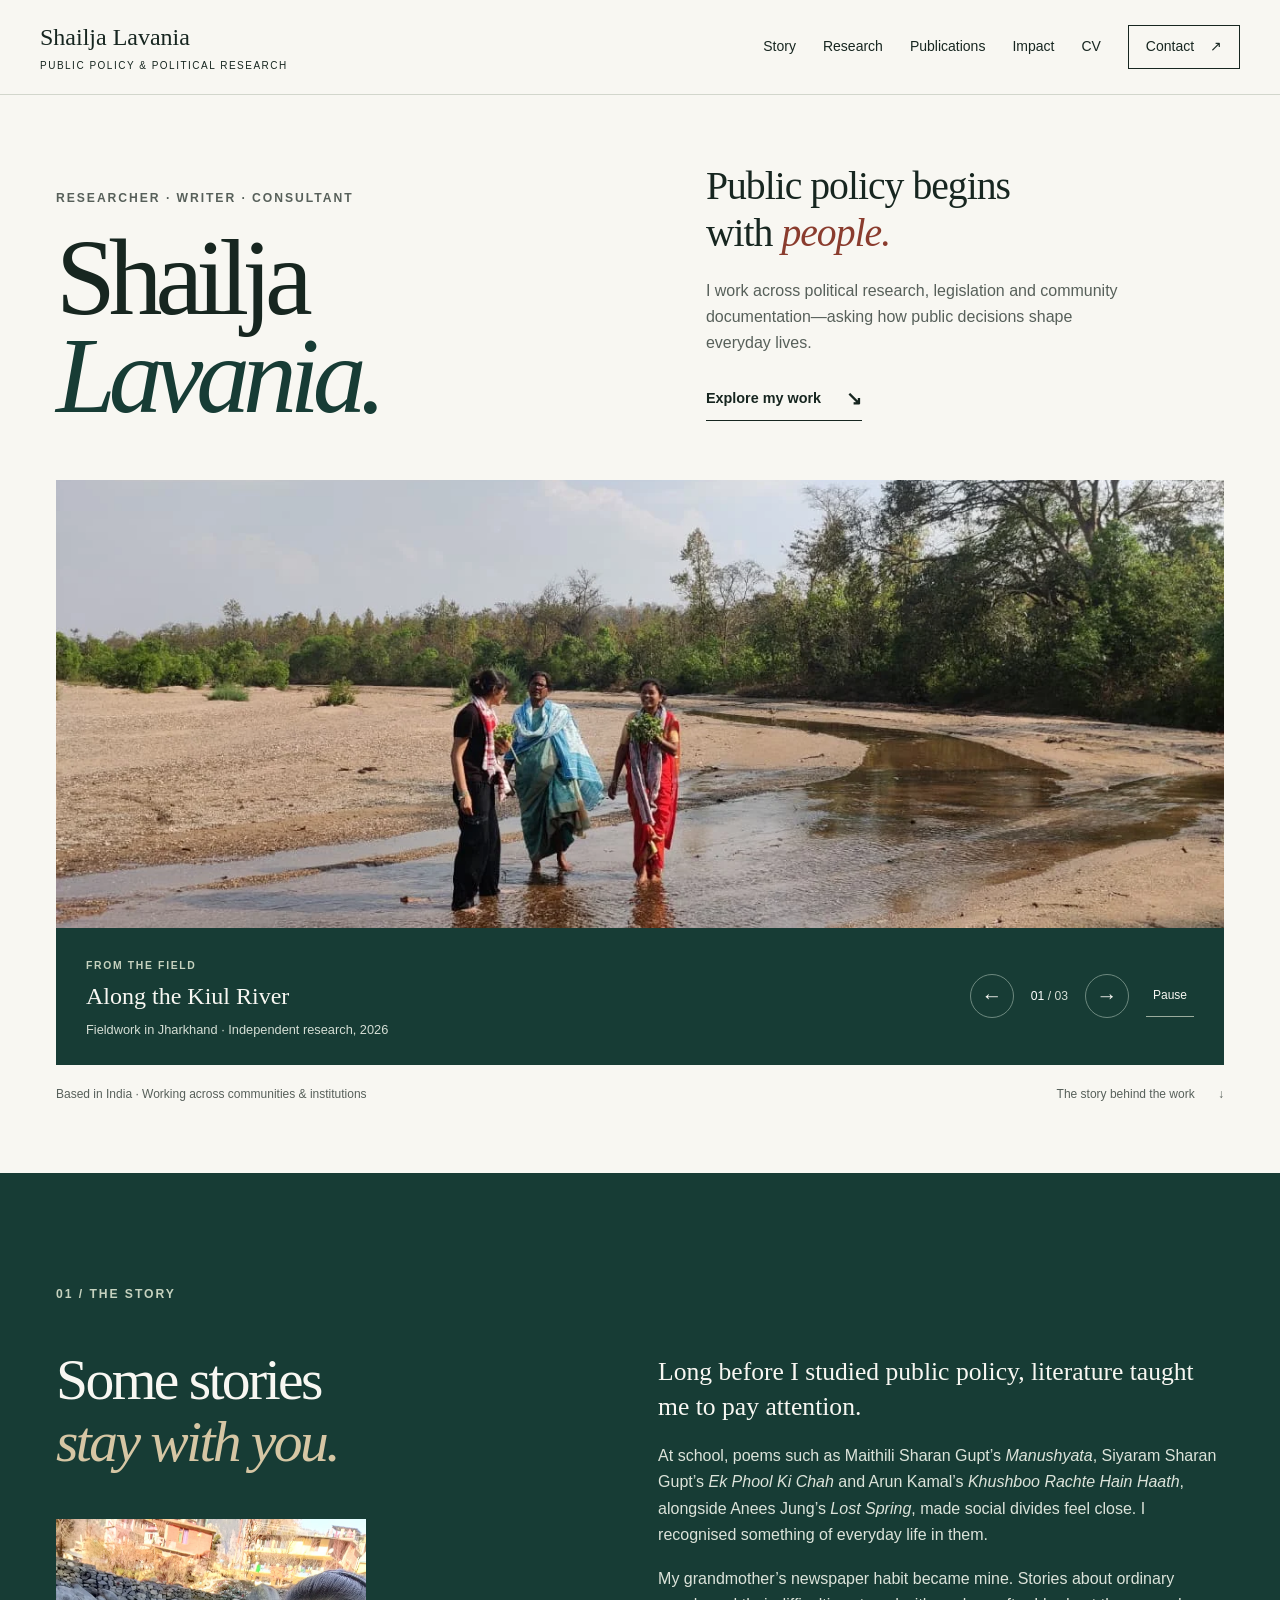
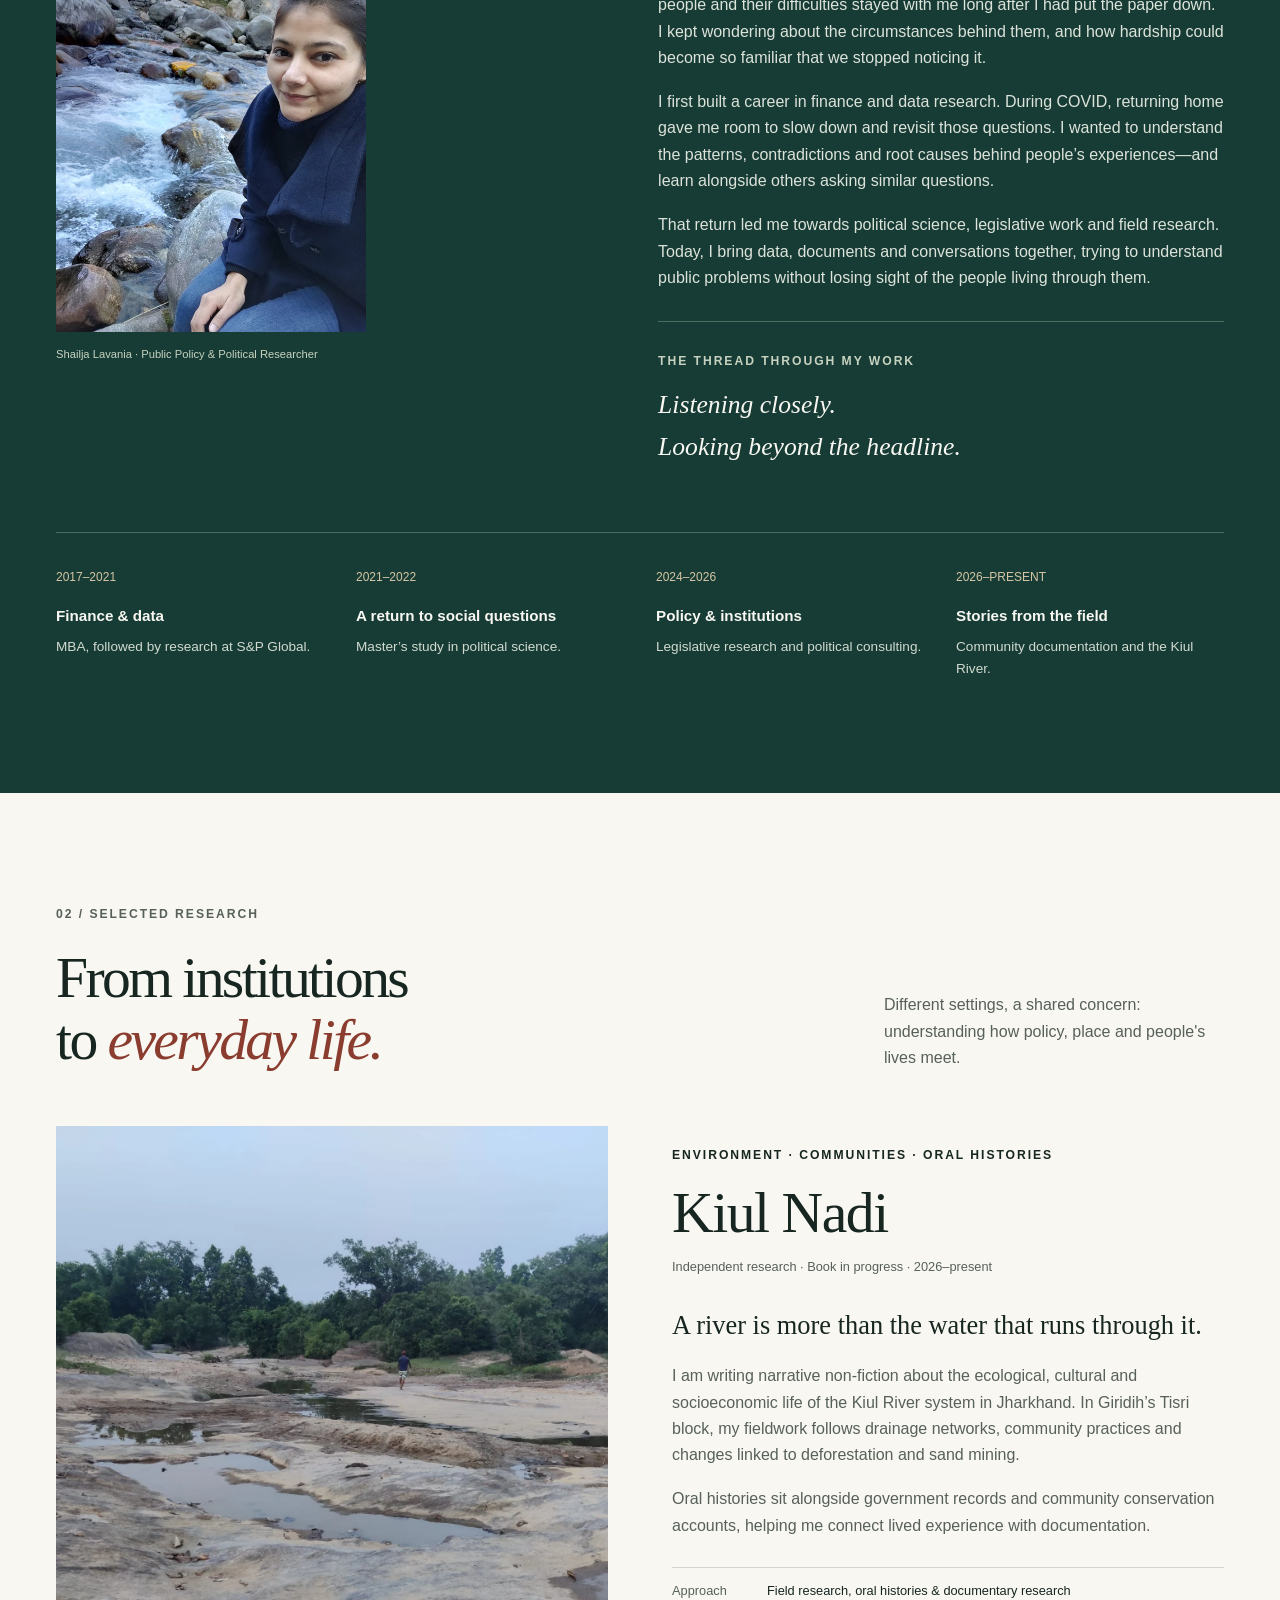
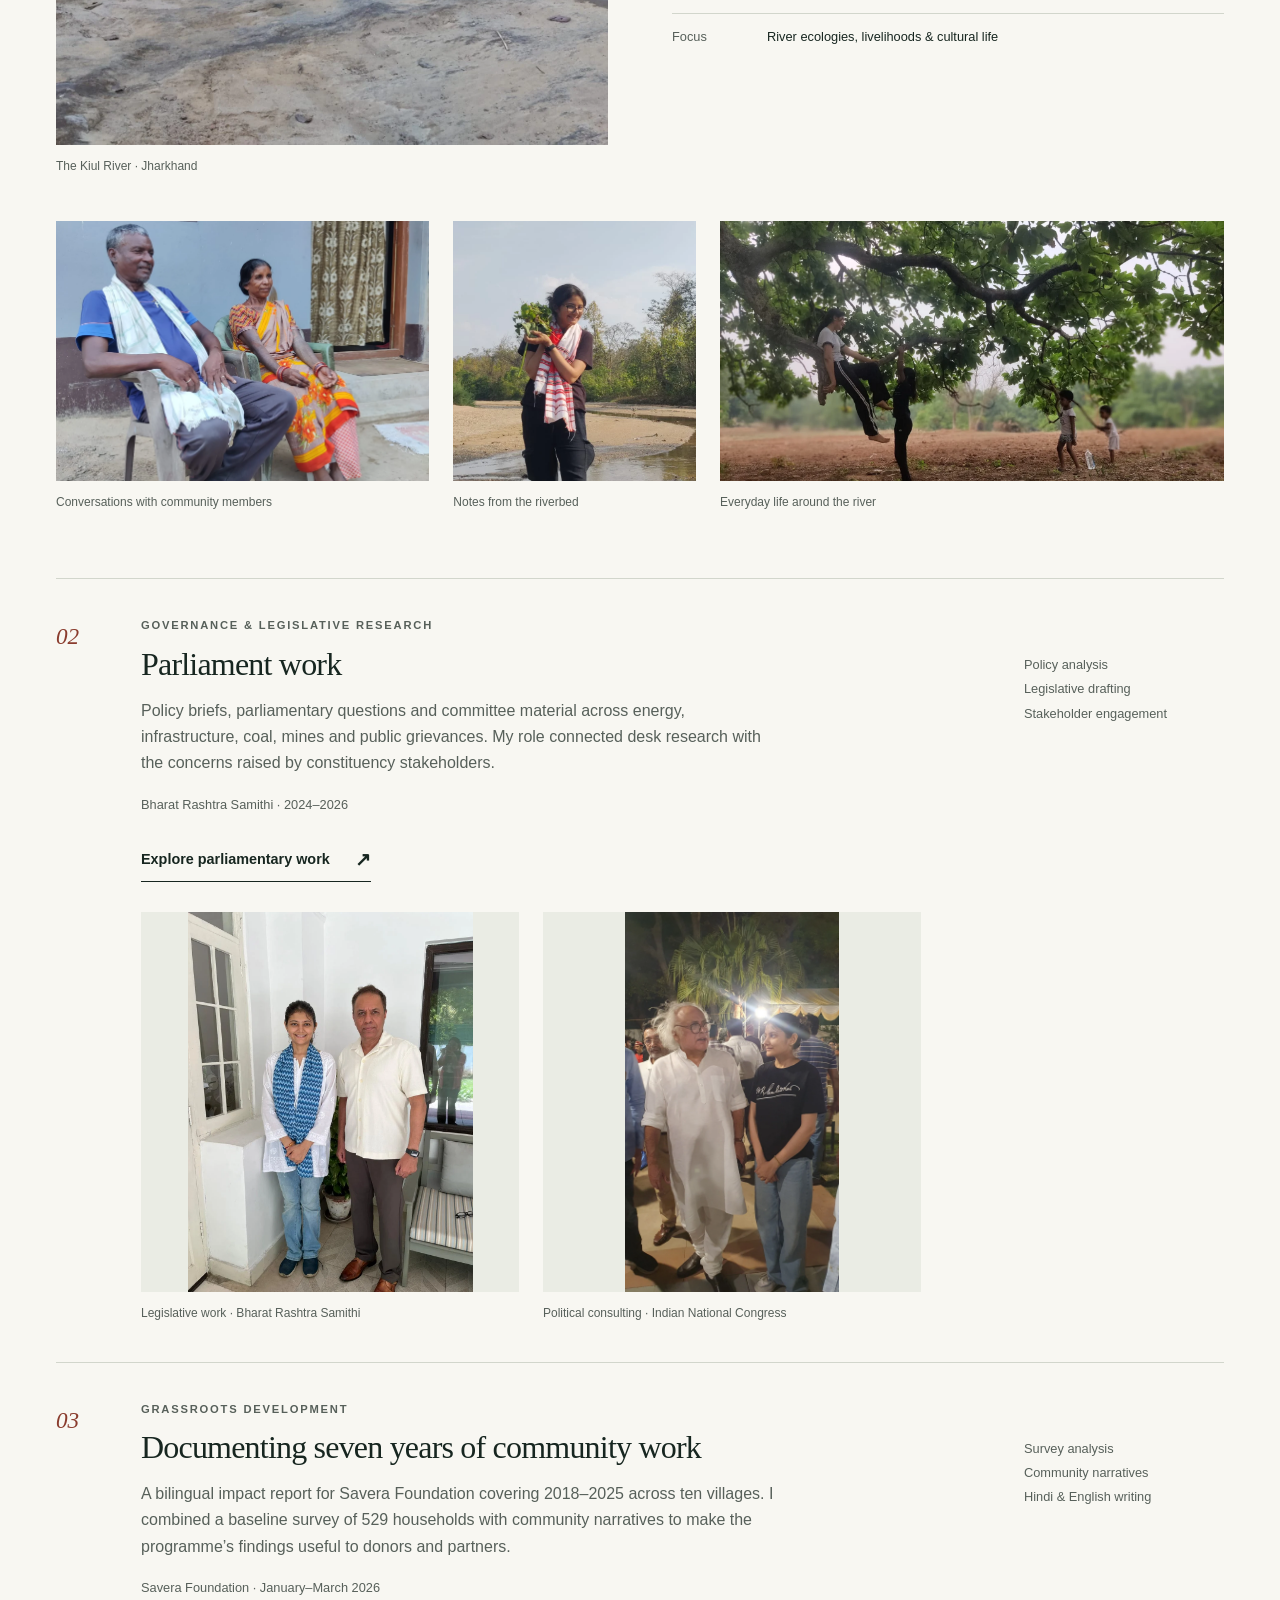
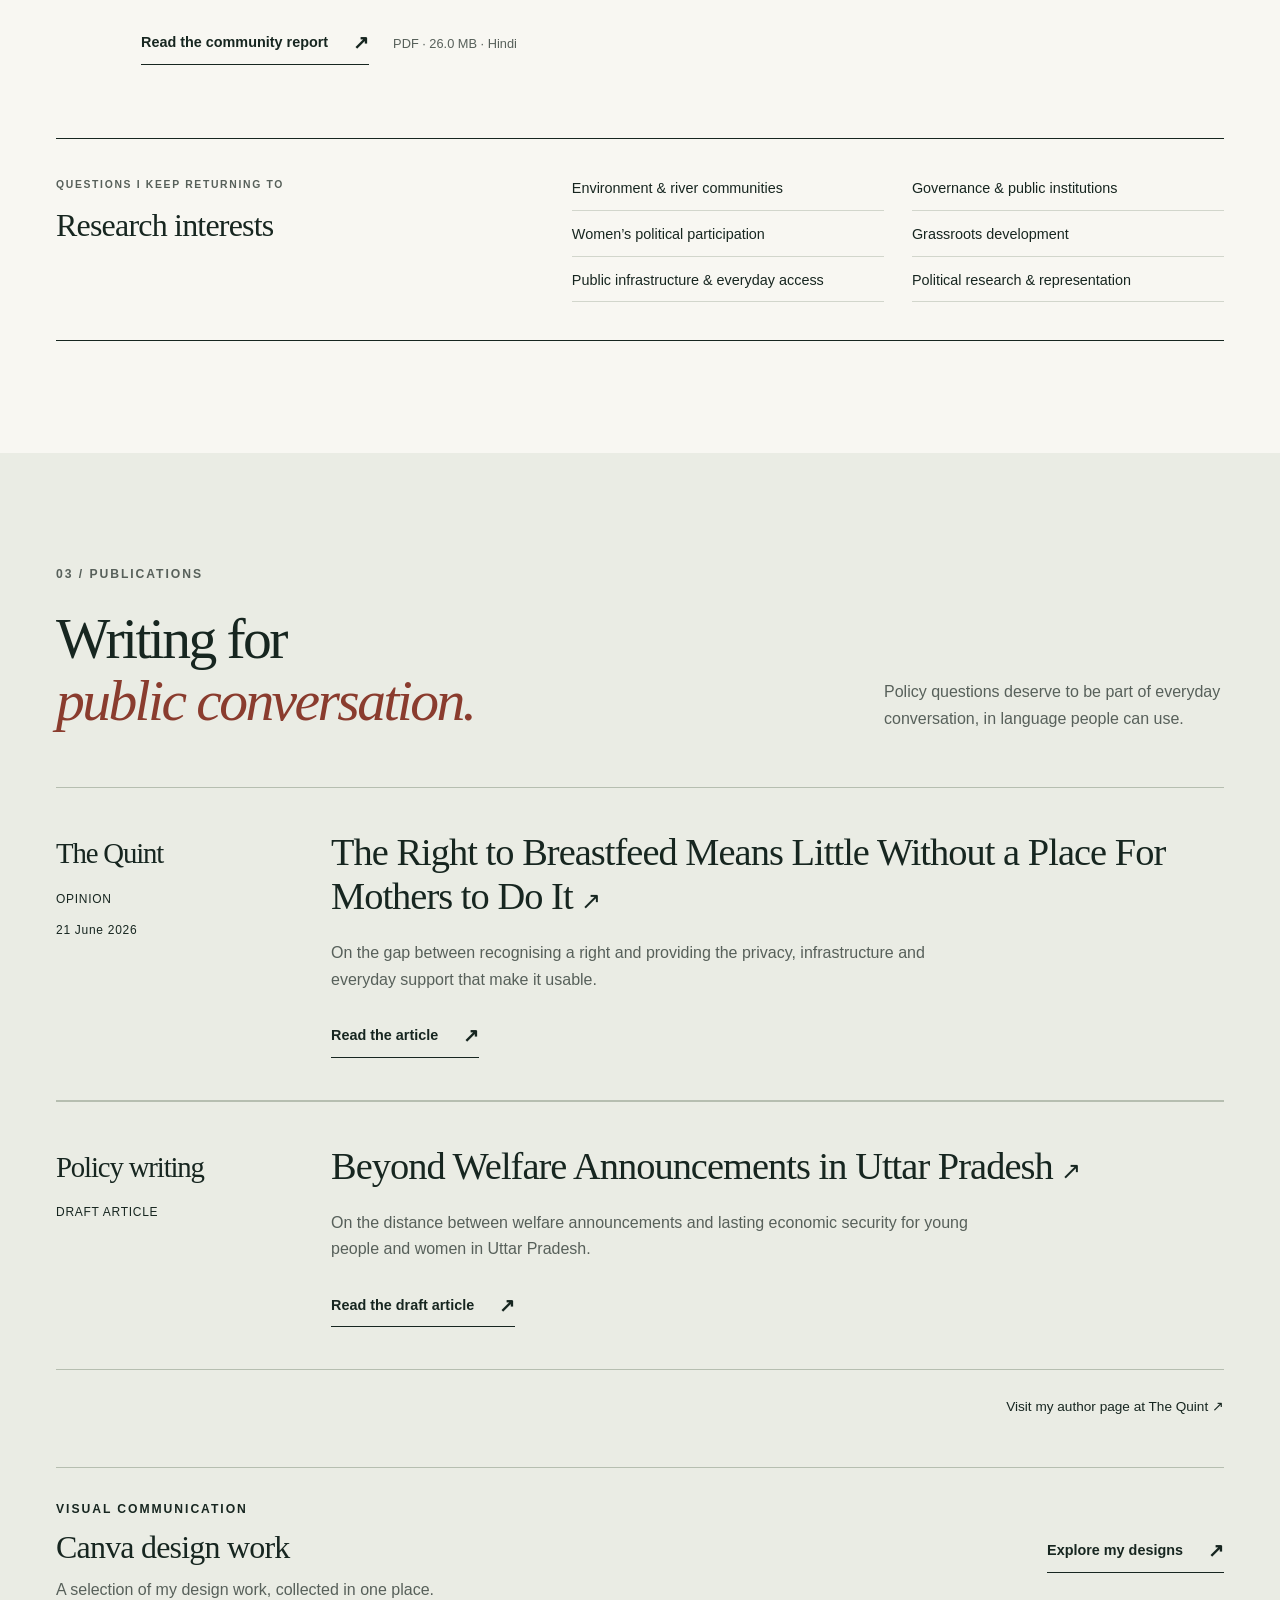
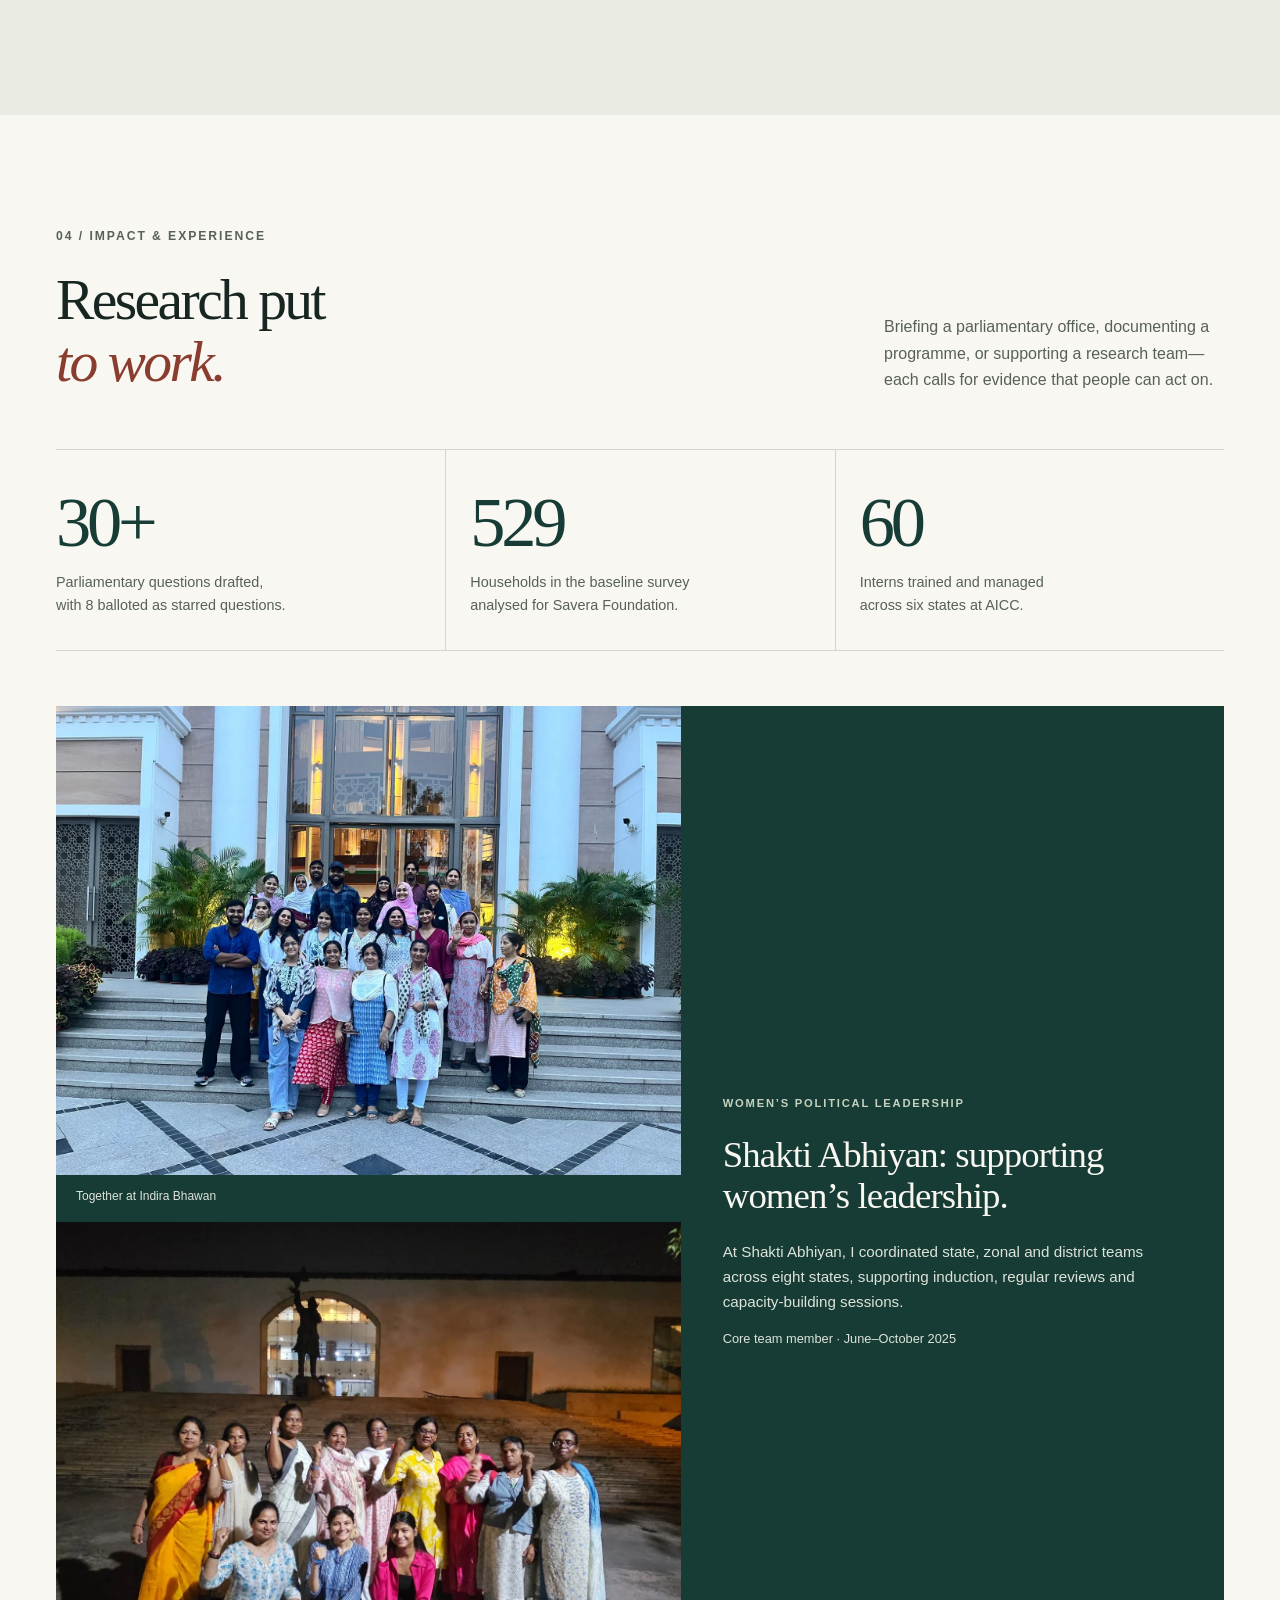
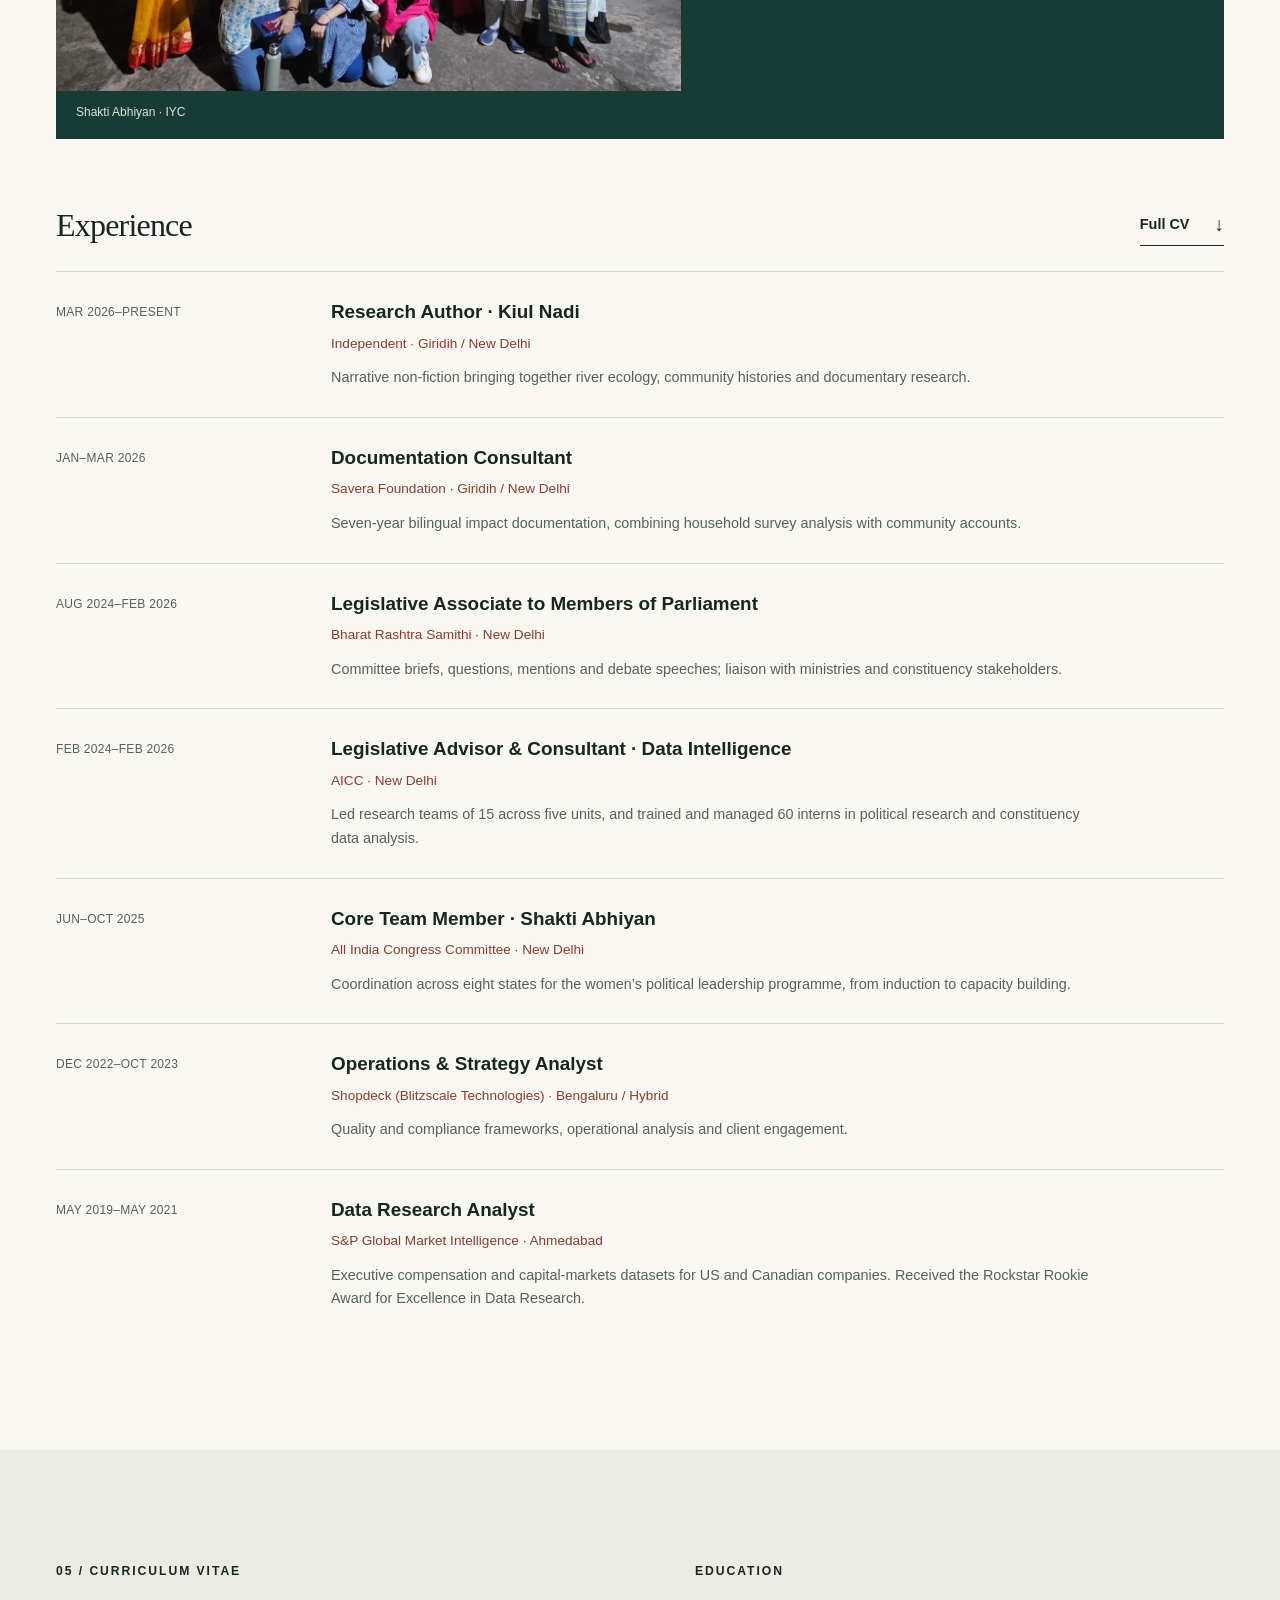
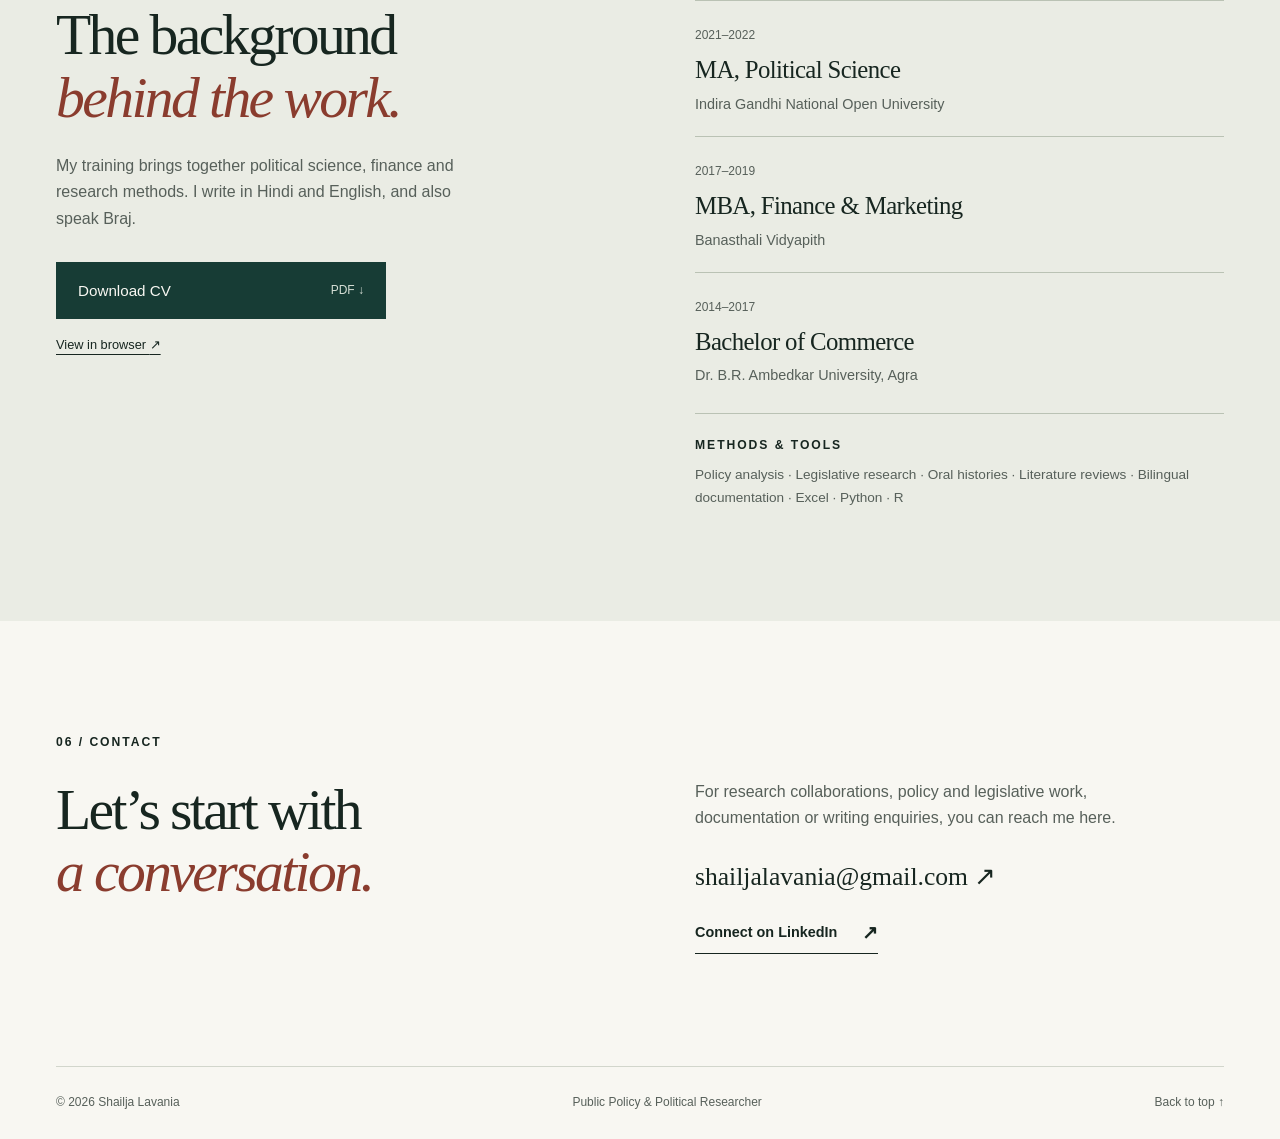
==== index.html @ ca1f8163 "Update portfolio work samples and assets for private dev review" ====
<!DOCTYPE html>

<html lang="en">
<head>
<meta charset="utf-8"/>
<meta content="width=device-width, initial-scale=1" name="viewport"/>
<meta content="#173c35" name="theme-color"/>
<title>Shailja Lavania | Public Policy &amp; Political Researcher</title>
<meta content="Shailja Lavania is a public policy and political researcher working across legislative research, community documentation and the Kiul River in Jharkhand." name="description"/>
<meta content="noindex, nofollow" name="robots"/>
<link href="https://shailja-lavania-private-dev.rainy-mango-3275.chatgpt.site/" rel="canonical"/>
<meta content="Shailja Lavania | Public Policy &amp; Political Researcher" property="og:title"/>
<meta content="Research grounded in people's lives. Legislative research, public policy and stories from the Kiul River." property="og:description"/>
<meta content="website" property="og:type"/>
<meta content="https://shailja-lavania-private-dev.rainy-mango-3275.chatgpt.site/" property="og:url"/>
<link href="assets/favicon.svg" rel="icon" type="image/svg+xml"/>
<link href="styles.css" rel="stylesheet"/>
<script defer="" src="script.js"></script>
<noscript><style>.menu-toggle{display:none}nav{display:flex;position:static;flex-wrap:wrap;flex-direction:row;padding:0;border:0}.header-inner{flex-wrap:wrap;padding-block:15px}.site-header{position:static}.slider-controls{display:none}</style></noscript>
</head>
<body>
<a class="skip-link" href="#main">Skip to content</a>
<header class="site-header">
<div class="header-inner">
<a aria-label="Shailja Lavania, home" class="brand" href="#home">Shailja Lavania<span>PUBLIC POLICY &amp; POLITICAL RESEARCH</span></a>
<button aria-controls="navigation" aria-expanded="false" class="menu-toggle" type="button">Menu <span aria-hidden="true">☰</span></button>
<nav aria-label="Main navigation" id="navigation">
<a href="#story">Story</a><a href="#research">Research</a><a href="#publications">Publications</a><a href="#impact">Impact</a><a href="#cv">CV</a>
<a class="nav-contact" href="#contact">Contact <span aria-hidden="true">↗</span></a>
</nav>
</div>
</header>
<main id="main">
<section aria-labelledby="hero-title" class="hero wrap" id="home">
<div class="hero-intro">
<div class="hero-heading">
<p class="eyebrow">RESEARCHER · WRITER · CONSULTANT</p>
<h1 id="hero-title">Shailja<br/><em>Lavania.</em></h1></div>
<div class="hero-summary">
<p class="hero-statement">Public policy begins<br/> with <em>people.</em></p>
<p>I work across political research, legislation and community documentation—asking how public decisions shape everyday lives.</p>
<a class="text-link" href="#research">Explore my work <span aria-hidden="true">↘</span></a></div>
</div>
<div aria-label="Photographs from my work" aria-roledescription="carousel" class="slideshow" role="region">
<div class="slides">
<figure aria-label="1 of 3" aria-roledescription="slide" class="slide is-active" data-caption="Fieldwork in Jharkhand · Independent research, 2026" data-title="Along the Kiul River" role="group">
<img alt="Walking through the shallow Kiul River with a small group during fieldwork" fetchpriority="high" height="576" src="assets/images/kiul-fieldwork.webp" width="1280"/>
</figure>
<figure aria-hidden="true" aria-label="2 of 3" aria-roledescription="slide" class="slide" data-caption="Shakti Abhiyan · Organising and leadership, 2025" data-title="Women's political participation" hidden="" role="group">
<img alt="A group photograph from Shakti Abhiyan outside Indira Bhawan" height="1200" loading="lazy" src="assets/images/shakti-leadership.webp" width="1600"/>
</figure>
<figure aria-hidden="true" aria-label="3 of 3" aria-roledescription="slide" class="slide" data-caption="Political research · With colleagues" data-title="Research is a shared effort" hidden="" role="group">
<img alt="Shailja standing with research colleagues in an indoor group photograph" height="1013" loading="lazy" src="assets/images/research-team.webp" width="1800"/>
</figure>
</div>
<div class="slider-footer">
<div class="slide-caption"><span class="eyebrow">FROM THE FIELD</span>
<p id="slide-title">Along the Kiul River</p><span id="slide-caption">Fieldwork in Jharkhand · Independent research, 2026</span></div>
<div class="slider-controls"><button aria-label="Previous photograph" class="icon-button" id="previous-slide" type="button">←</button><span aria-hidden="true" class="slide-counter"><b id="slide-number">01</b> / 03</span><button aria-label="Next photograph" class="icon-button" id="next-slide" type="button">→</button><button aria-label="Pause slideshow" class="pause-button" id="toggle-slideshow" type="button">Pause</button></div>
</div>
<p aria-atomic="true" aria-live="polite" class="sr-only" id="slider-announcement"></p>
</div>
<div class="hero-bottom"><span>Based in India · Working across communities &amp; institutions</span><a href="#story">The story behind the work <span aria-hidden="true">↓</span></a></div>
</section>
<section aria-labelledby="story-title" class="story section" id="story">
<div class="wrap">
<p class="eyebrow section-label">01 / THE STORY</p>
<div class="story-grid">
<div class="story-left">
<h2 id="story-title">Some stories<br/><em>stay with you.</em></h2>
<figure class="portrait"><img alt="Shailja Lavania seated beside a rocky stream" height="1600" loading="lazy" src="assets/images/shailja-lavania.webp" width="1202"/><figcaption>Shailja Lavania · Public Policy &amp; Political Researcher</figcaption></figure>
</div>
<div class="story-copy">
<p class="lead">Long before I studied public policy, literature taught me to pay attention.</p>
<p>At school, poems such as Maithili Sharan Gupt’s <cite>Manushyata</cite>, Siyaram Sharan Gupt’s <cite>Ek Phool Ki Chah</cite> and Arun Kamal’s <cite>Khushboo Rachte Hain Haath</cite>, alongside Anees Jung’s <cite>Lost Spring</cite>, made social divides feel close. I recognised something of everyday life in them.</p>
<p>My grandmother’s newspaper habit became mine. Stories about ordinary people and their difficulties stayed with me long after I had put the paper down. I kept wondering about the circumstances behind them, and how hardship could become so familiar that we stopped noticing it.</p>
<p>I first built a career in finance and data research. During COVID, returning home gave me room to slow down and revisit those questions. I wanted to understand the patterns, contradictions and root causes behind people’s experiences—and learn alongside others asking similar questions.</p>
<p>That return led me towards political science, legislative work and field research. Today, I bring data, documents and conversations together, trying to understand public problems without losing sight of the people living through them.</p>
<div class="story-note"><span class="eyebrow">THE THREAD THROUGH MY WORK</span>
<p>Listening closely.<br/>Looking beyond the headline.</p></div>
</div>
</div>
<ol aria-label="My research journey" class="journey">
<li><span>2017–2021</span>
<h3>Finance &amp; data</h3>
<p>MBA, followed by research at S&amp;P Global.</p></li>
<li><span>2021–2022</span>
<h3>A return to social questions</h3>
<p>Master’s study in political science.</p></li>
<li><span>2024–2026</span>
<h3>Policy &amp; institutions</h3>
<p>Legislative research and political consulting.</p></li>
<li><span>2026–PRESENT</span>
<h3>Stories from the field</h3>
<p>Community documentation and the Kiul River.</p></li></ol>
</div>
</section>
<section aria-labelledby="research-title" class="research section wrap" id="research">
<div class="section-heading">
<div>
<p class="eyebrow">02 / SELECTED RESEARCH</p>
<h2 id="research-title">From institutions<br/>to <em>everyday life.</em></h2></div>
<p>Different settings, a shared concern: understanding how policy, place and people's lives meet.</p></div>
<article class="featured-research">
<figure><img alt="Exposed rock, sand and shallow water in the Kiul River" height="1500" loading="lazy" src="assets/images/kiul-river.webp" width="1500"/><figcaption>The Kiul River · Jharkhand</figcaption></figure>
<div class="research-copy">
<p class="eyebrow">ENVIRONMENT · COMMUNITIES · ORAL HISTORIES</p>
<h3>Kiul Nadi</h3>
<p class="project-status">Independent research · Book in progress · 2026–present</p>
<p class="lead">A river is more than the water that runs through it.</p>
<p>I am writing narrative non-fiction about the ecological, cultural and socioeconomic life of the Kiul River system in Jharkhand. In Giridih’s Tisri block, my fieldwork follows drainage networks, community practices and changes linked to deforestation and sand mining.</p>
<p>Oral histories sit alongside government records and community conservation accounts, helping me connect lived experience with documentation.</p>
<dl class="research-details">
<div>
<dt>Approach</dt>
<dd>Field research, oral histories &amp; documentary research</dd></div>
<div>
<dt>Focus</dt>
<dd>River ecologies, livelihoods &amp; cultural life</dd></div>
</dl>
</div>
</article>
<div class="field-strip">
<figure><img alt="Two community members seated outside a home during a field visit" height="1500" loading="lazy" src="assets/images/community-conversations.webp" width="1500"/><figcaption>Conversations with community members</figcaption></figure>
<figure><img alt="Shailja standing on the rocky riverbed with her field notes" height="1600" loading="lazy" src="assets/images/shailja-at-kiul.webp" width="720"/><figcaption>Notes from the riverbed</figcaption></figure>
<figure><img alt="Children playing beneath a broad tree in a rural landscape" height="1200" loading="lazy" src="assets/images/life-by-the-river.webp" width="1600"/><figcaption>Everyday life around the river</figcaption></figure>
</div>
<div class="research-list">
<article id="parliament-work"><span class="research-index">02</span>
<div>
<p class="eyebrow">GOVERNANCE &amp; LEGISLATIVE RESEARCH</p>
<h3>Parliament work</h3>
<p>Policy briefs, parliamentary questions and committee material across energy, infrastructure, coal, mines and public grievances. My role connected desk research with the concerns raised by constituency stakeholders.</p><span class="project-status">Bharat Rashtra Samithi · 2024–2026</span><div class="work-links"><a class="text-link" href="https://drive.google.com/drive/folders/1GnmnTd1PQtSpSLgNcA5cGXBLR6RuvUgW?usp=sharing" rel="noopener noreferrer" target="_blank">Explore parliamentary work <span aria-hidden="true">↗</span></a></div></div>
<span class="method">Policy analysis<br/>Legislative drafting<br/>Stakeholder engagement</span><div aria-label="Photographs from parliamentary work" class="work-gallery parliament-gallery"><figure><a aria-label="View full photograph: Legislative work · Bharat Rashtra Samithi (opens in a new tab)" href="assets/images/parliament-associate.webp" rel="noopener noreferrer" target="_blank"><img alt="Shailja standing beside a colleague in an office doorway" height="1280" loading="lazy" src="assets/images/parliament-associate.webp" width="960"/></a><figcaption>Legislative work · Bharat Rashtra Samithi</figcaption></figure><figure><a aria-label="View full photograph: Political consulting · Indian National Congress (opens in a new tab)" href="assets/images/parliament-consulting.webp" rel="noopener noreferrer" target="_blank"><img alt="Shailja in conversation at an outdoor gathering" height="1600" loading="lazy" src="assets/images/parliament-consulting.webp" width="900"/></a><figcaption>Political consulting · Indian National Congress</figcaption></figure></div></article>
<article id="community-documentation"><span class="research-index">03</span>
<div>
<p class="eyebrow">GRASSROOTS DEVELOPMENT</p>
<h3>Documenting seven years of community work</h3>
<p>A bilingual impact report for Savera Foundation covering 2018–2025 across ten villages. I combined a baseline survey of 529 households with community narratives to make the programme’s findings useful to donors and partners.</p><span class="project-status">Savera Foundation · January–March 2026</span><div class="work-links"><a class="text-link" href="assets/documents/Savera-Foundation-Community-Report.pdf" rel="noopener noreferrer" target="_blank">Read the community report <span aria-hidden="true">↗</span></a><span class="project-status">PDF · 26.0 MB · Hindi</span></div></div>
<span class="method">Survey analysis<br/>Community narratives<br/>Hindi &amp; English writing</span></article>

</div>
<div class="interests" id="interests">
<div>
<p class="eyebrow">QUESTIONS I KEEP RETURNING TO</p>
<h3>Research interests</h3></div>
<ul>
<li>Environment &amp; river communities</li>
<li>Governance &amp; public institutions</li>
<li>Women’s political participation</li>
<li>Grassroots development</li>
<li>Public infrastructure &amp; everyday access</li>
<li>Political research &amp; representation</li></ul>
</div>
</section>
<section aria-labelledby="publications-title" class="publications section" id="publications">
<div class="wrap">
<div class="section-heading">
<div>
<p class="eyebrow">03 / PUBLICATIONS</p>
<h2 id="publications-title">Writing for<br/><em>public conversation.</em></h2></div>
<p>Policy questions deserve to be part of everyday conversation, in language people can use.</p></div>
<article class="publication">
<div class="publication-meta"><span class="publication-outlet">The Quint</span><span>OPINION</span><time datetime="2026-06-21">21 June 2026</time></div>
<div>
<h3><a href="https://www.thequint.com/opinion/nursing-mothers-breastfeeding-lack-of-safety-privacy-in-india" rel="noopener noreferrer" target="_blank">The Right to Breastfeed Means Little Without a Place For Mothers to Do It <span aria-hidden="true">↗</span><span class="sr-only"> (opens in a new tab)</span></a></h3>
<p>On the gap between recognising a right and providing the privacy, infrastructure and everyday support that make it usable.</p>
<a class="text-link" href="https://www.thequint.com/opinion/nursing-mothers-breastfeeding-lack-of-safety-privacy-in-india" rel="noopener noreferrer" target="_blank">Read the article <span aria-hidden="true">↗</span><span class="sr-only"> (opens in a new tab)</span></a></div>
</article>
<article class="publication"><div class="publication-meta"><span class="publication-outlet">Policy writing</span><span>DRAFT ARTICLE</span></div><div><h3><a href="writing/beyond-welfare-announcements.html">Beyond Welfare Announcements in Uttar Pradesh <span aria-hidden="true">↗</span></a></h3><p>On the distance between welfare announcements and lasting economic security for young people and women in Uttar Pradesh.</p><a class="text-link" href="writing/beyond-welfare-announcements.html">Read the draft article <span aria-hidden="true">↗</span></a></div></article><a class="all-writing" href="https://www.thequint.com/author/2517842/shailja-lavania" rel="noopener noreferrer" target="_blank">Visit my author page at The Quint <span aria-hidden="true">↗</span><span class="sr-only"> (opens in a new tab)</span></a>
<article class="design-work"><div><p class="eyebrow">VISUAL COMMUNICATION</p><h3>Canva design work</h3><p>A selection of my design work, collected in one place.</p></div><a class="text-link" href="https://drive.google.com/drive/folders/1hWVpjpyasZnEg22r_VHKNlLgEexVgsgF?usp=sharing" rel="noopener noreferrer" target="_blank">Explore my designs <span aria-hidden="true">↗</span><span class="sr-only"> (opens in a new tab)</span></a></article></div>
</section>
<section aria-labelledby="impact-title" class="impact section wrap" id="impact">
<div class="section-heading">
<div>
<p class="eyebrow">04 / IMPACT &amp; EXPERIENCE</p>
<h2 id="impact-title">Research put<br/><em>to work.</em></h2></div>
<p>Briefing a parliamentary office, documenting a programme, or supporting a research team—each calls for evidence that people can act on.</p></div>
<div class="impact-numbers">
<div><strong>30+</strong>
<p>Parliamentary questions drafted,<br/>with 8 balloted as starred questions.</p></div>
<div><strong>529</strong>
<p>Households in the baseline survey<br/>analysed for Savera Foundation.</p></div>
<div><strong>60</strong>
<p>Interns trained and managed<br/>across six states at AICC.</p></div>
</div>
<div class="impact-photo" id="shakti-abhiyan"><div aria-label="Shakti Abhiyan photographs" class="shakti-gallery"><figure><a aria-label="View full photograph: Together at Indira Bhawan (opens in a new tab)" href="assets/images/shakti-leadership.webp" rel="noopener noreferrer" target="_blank"><img alt="Shakti Abhiyan participants on the steps outside Indira Bhawan" height="1200" loading="lazy" src="assets/images/shakti-leadership.webp" width="1600"/></a><figcaption>Together at Indira Bhawan</figcaption></figure><figure><a aria-label="View full photograph: Shakti Abhiyan · IYC (opens in a new tab)" href="assets/images/shakti-iyc.webp" rel="noopener noreferrer" target="_blank"><img alt="Shakti Abhiyan participants gathered outdoors in the evening" height="960" loading="lazy" src="assets/images/shakti-iyc.webp" width="1280"/></a><figcaption>Shakti Abhiyan · IYC</figcaption></figure></div>
<div>
<p class="eyebrow">WOMEN’S POLITICAL LEADERSHIP</p>
<h3>Shakti Abhiyan: supporting women’s leadership.</h3>
<p>At Shakti Abhiyan, I coordinated state, zonal and district teams across eight states, supporting induction, regular reviews and capacity-building sessions.</p>
<p class="project-status">Core team member · June–October 2025</p></div>
</div>
<div class="experience-heading">
<h3>Experience</h3>
<a class="text-link" href="#cv">Full CV <span aria-hidden="true">↓</span></a></div>
<div class="experience-list">
<article>
<p class="experience-date">MAR 2026–PRESENT</p>
<div>
<h4>Research Author · Kiul Nadi</h4>
<p class="organisation">Independent · Giridih / New Delhi</p>
<p>Narrative non-fiction bringing together river ecology, community histories and documentary research.</p></div>
</article>
<article>
<p class="experience-date">JAN–MAR 2026</p>
<div>
<h4>Documentation Consultant</h4>
<p class="organisation">Savera Foundation · Giridih / New Delhi</p>
<p>Seven-year bilingual impact documentation, combining household survey analysis with community accounts.</p></div>
</article>
<article>
<p class="experience-date">AUG 2024–FEB 2026</p>
<div>
<h4>Legislative Associate to Members of Parliament</h4>
<p class="organisation">Bharat Rashtra Samithi · New Delhi</p>
<p>Committee briefs, questions, mentions and debate speeches; liaison with ministries and constituency stakeholders.</p></div>
</article>
<article>
<p class="experience-date">FEB 2024–FEB 2026</p>
<div>
<h4>Legislative Advisor &amp; Consultant · Data Intelligence</h4>
<p class="organisation">AICC · New Delhi</p>
<p>Led research teams of 15 across five units, and trained and managed 60 interns in political research and constituency data analysis.</p></div>
</article>
<article>
<p class="experience-date">JUN–OCT 2025</p>
<div>
<h4>Core Team Member · Shakti Abhiyan</h4>
<p class="organisation">All India Congress Committee · New Delhi</p>
<p>Coordination across eight states for the women’s political leadership programme, from induction to capacity building.</p></div>
</article>

<article>
<p class="experience-date">DEC 2022–OCT 2023</p>
<div>
<h4>Operations &amp; Strategy Analyst</h4>
<p class="organisation">Shopdeck (Blitzscale Technologies) · Bengaluru / Hybrid</p>
<p>Quality and compliance frameworks, operational analysis and client engagement.</p></div>
</article>
<article>
<p class="experience-date">MAY 2019–MAY 2021</p>
<div>
<h4>Data Research Analyst</h4>
<p class="organisation">S&amp;P Global Market Intelligence · Ahmedabad</p>
<p>Executive compensation and capital-markets datasets for US and Canadian companies. Received the Rockstar Rookie Award for Excellence in Data Research.</p></div>
</article>
</div>
</section>
<section aria-labelledby="cv-title" class="cv section" id="cv">
<div class="wrap cv-grid">
<div>
<p class="eyebrow">05 / CURRICULUM VITAE</p>
<h2 id="cv-title">The background<br/><em>behind the work.</em></h2>
<p>My training brings together political science, finance and research methods. I write in Hindi and English, and also speak Braj.</p>
<a class="button" download="" href="assets/documents/Shailja-Lavania-CV.pdf">Download CV <span>PDF <span aria-hidden="true">↓</span></span></a>
<a class="cv-view" href="assets/documents/Shailja-Lavania-CV.pdf" rel="noopener noreferrer" target="_blank">View in browser <span aria-hidden="true">↗</span><span class="sr-only"> (opens in a new tab)</span></a></div>
<div class="education">
<p class="eyebrow">EDUCATION</p>
<article><span>2021–2022</span>
<h3>MA, Political Science</h3>
<p>Indira Gandhi National Open University</p></article>
<article><span>2017–2019</span>
<h3>MBA, Finance &amp; Marketing</h3>
<p>Banasthali Vidyapith</p></article>
<article><span>2014–2017</span>
<h3>Bachelor of Commerce</h3>
<p>Dr. B.R. Ambedkar University, Agra</p></article>
<div class="tools-note">
<p class="eyebrow">METHODS &amp; TOOLS</p>
<p>Policy analysis · Legislative research · Oral histories · Literature reviews · Bilingual documentation · Excel · Python · R</p></div>
</div>
</div>
</section>
<section aria-labelledby="contact-title" class="contact section wrap" id="contact">
<p class="eyebrow">06 / CONTACT</p>
<div class="contact-grid">
<h2 id="contact-title">Let’s start with<br/><em>a conversation.</em></h2>
<div>
<p>For research collaborations, policy and legislative work, documentation or writing enquiries, you can reach me here.</p>
<a class="email-link" href="mailto:shailjalavania@gmail.com">shailjalavania@gmail.com <span aria-hidden="true">↗</span></a>
<a class="text-link" href="https://www.linkedin.com/in/shailja-lavania-724481148/" rel="noopener noreferrer" target="_blank">Connect on LinkedIn <span aria-hidden="true">↗</span><span class="sr-only"> (opens in a new tab)</span></a></div>
</div>
</section>
</main>
<footer class="wrap site-footer">
<p>© <span id="year">2026</span> Shailja Lavania</p><span>Public Policy &amp; Political Researcher</span><a href="#home">Back to top ↑</a></footer>
</body>
</html>
---- styles.css ----
/* Edit these variables to change the site's palette and spacing. No build required. */
:root {
  --paper:#f8f7f2;
  --ink:#172620;
  --muted:#57605a;
  --green:#173c35;
  --accent:#8a3c2e;
  --line:#d2d6cc;
  --serif:Georgia,'Times New Roman',serif;
  --sans:Arial,Helvetica,sans-serif;
  --width:1280px
}

* {
  box-sizing:border-box
}
html {
  scroll-behavior:smooth;
  scroll-padding-top:110px
}
body {
  margin:0;
  background:var(--paper);
  color:var(--ink);
  font-family:var(--sans);
  font-size:16px;
  line-height:1.65
}
button,a {
  -webkit-tap-highlight-color:transparent
}
a {
  color:inherit;
  text-underline-offset:5px
}
a:hover {
  color:var(--accent)
}
button {
  font:inherit;
  color:inherit;
  cursor:pointer
}
button:disabled {
  cursor:default
}
img {
  display:block;
  width:100%;
  height:auto
}
figure,p,h1,h2,h3,h4 {
  margin:0
}
p+p {
  margin-top:1.1em
}
h1,h2,h3,h4 {
  font-weight:400
}
h1,h2,h3 {
  font-family:var(--serif);
  line-height:1.08
}
em {
  font-weight:400
}
h2 {
  font-size:clamp(2.65rem,4.5vw,4.5rem);
  letter-spacing:-.045em
}
h2 em {
  color:var(--accent)
}
h3 {
  font-size:2rem;
  letter-spacing:-.025em
}
h4 {
  font-size:1.18rem;
  font-weight:600;
  line-height:1.4
}
a,button {
  touch-action:manipulation
}
:focus-visible {
  outline:3px solid var(--accent);
  outline-offset:6px
}
::selection {
  background:#d7dfcf
}
.wrap {
  width:min(var(--width),calc(100% - 112px));
  margin-inline:auto
}
.section {
  padding-block:112px
}
.eyebrow {
  font-size:.76rem;
  letter-spacing:.16em;
  font-weight:600;
  line-height:1.5
}
.sr-only {
  position:absolute;
  width:1px;
  height:1px;
  padding:0;
  margin:-1px;
  overflow:hidden;
  clip:rect(0,0,0,0);
  white-space:nowrap;
  border:0
}
.skip-link {
  position:fixed;
  top:10px;
  left:20px;
  z-index:100;
  background:var(--paper);
  padding:10px 20px;
  transform:translateY(-160%)
}
.skip-link:focus {
  transform:translateY(0)
}
.site-header {
  position:sticky;
  top:0;
  z-index:30;
  background:var(--paper);
  border-bottom:1px solid var(--line)
}
.header-inner {
  width:min(1440px,calc(100% - 80px));
  margin:auto;
  min-height:94px;
  display:flex;
  justify-content:space-between;
  align-items:center;
  gap:32px
}
.brand {
  font-family:var(--serif);
  font-size:1.5rem;
  text-decoration:none;
  line-height:1.3;
  white-space:nowrap
}
.brand span {
  display:block;
  font-family:var(--sans);
  font-size:.625rem;
  letter-spacing:.15em;
  margin-top:5px
}
nav {
  display:flex;
  gap:27px;
  align-items:center
}
nav a {
  font-size:.875rem;
  text-decoration:none;
  padding-block:12px
}
nav a[aria-current="location"] {
  text-decoration:underline;
  text-decoration-color:var(--accent);
  text-decoration-thickness:2px
}
.nav-contact {
  border:1px solid var(--ink);
  padding:9px 17px
}
.nav-contact span {
  margin-left:12px
}
.menu-toggle {
  display:none
}
.hero {
  padding-top:68px
}
.hero-intro {
  display:grid;
  grid-template-columns:1.1fr 1fr;
  gap:80px;
  align-items:end;
  padding-bottom:55px
}
.hero-heading .eyebrow {
  margin-bottom:22px;
  color:var(--muted)
}
h1 {
  font-size:clamp(5rem,8.4vw,8.4rem);
  letter-spacing:-.065em;
  line-height:.91
}
h1 em {
  color:var(--green)
}
.hero-summary {
  max-width:430px;
  padding-bottom:4px
}
.hero-statement {
  font-family:var(--serif);
  font-size:clamp(2rem,3.1vw,3rem);
  line-height:1.18;
  letter-spacing:-.025em
}
.hero-statement em {
  color:var(--accent)
}
.hero-summary>p:nth-child(2) {
  color:var(--muted);
  font-size:1rem;
  margin-block:21px
}
.text-link {
  display:inline-flex;
  align-items:center;
  gap:25px;
  font-size:.9rem;
  font-weight:600;
  text-decoration:none;
  border-bottom:1px solid currentColor;
  padding-block:5px
}
.text-link span[aria-hidden] {
  font-size:1.2rem
}
.slides {
  position:relative;
  height:clamp(320px,35vw,465px);
  overflow:hidden;
  background:#dce0d6
}
.slide {
  height:100%;
  width:100%
}
.slide img {
  height:100%;
  object-fit:cover;
  object-position:50% 54%
}
.slide:nth-child(2) img {
  object-position:50% 50%
}
.slide.is-entering {
  animation:fade-in .6s ease
}
.slider-footer {
  display:flex;
  justify-content:space-between;
  align-items:center;
  gap:25px;
  background:var(--green);
  color:var(--paper);
  padding:23px 30px
}
.slide-caption>.eyebrow {
  color:#c6d2bf;
  font-size:.65rem
}
.slide-caption p {
  font-family:var(--serif);
  font-size:1.5rem;
  line-height:1.3;
  margin:4px 0
}
.slide-caption>span:last-child {
  color:#d5ded5;
  font-size:.8rem
}
.slider-controls {
  display:flex;
  align-items:center;
  gap:17px;
  flex-shrink:0
}
.icon-button {
  background:transparent;
  border:1px solid #6d897f;
  width:44px;
  height:44px;
  border-radius:50%;
  font-size:1.3rem
}
.icon-button:hover {
  background:#30534a
}
.slide-counter {
  font-size:.76rem;
  font-variant-numeric:tabular-nums;
  white-space:nowrap;
  color:#d5ded5
}
.slide-counter b {
  color:white;
  font-weight:400
}
.pause-button {
  background:none;
  border:0;
  border-bottom:1px solid #9bac9d;
  padding:10px 3px;
  font-size:.75rem;
  min-width:48px
}
.slider-footer :focus-visible {
  outline-color:#f2d7aa
}
.hero-bottom {
  display:flex;
  justify-content:space-between;
  gap:24px;
  padding:20px 0;
  font-size:.75rem;
  color:var(--muted)
}
.hero-bottom a {
  text-decoration:none;
  white-space:nowrap
}
.hero-bottom a span {
  margin-left:20px
}
.story {
  background:var(--green);
  color:var(--paper);
  margin-top:48px
}
.story .section-label {
  color:#c6d2bf;
  margin-bottom:45px
}
.story-grid {
  display:grid;
  grid-template-columns:1fr 1.15fr;
  gap:110px
}
.story h2 em {
  color:#d6c6a4
}
.story-copy {
  padding-top:5px
}
.story-copy p {
  color:#dce3da;
  font-size:1rem
}
.story-copy .lead {
  font-size:1.6rem;
  color:var(--paper);
  font-family:var(--serif);
  line-height:1.4
}
.portrait {
  margin-top:46px;
  max-width:310px
}
.portrait img {
  aspect-ratio:1/1;
  object-fit:cover;
  object-position:center 25%
}
.portrait figcaption {
  font-size:.7rem;
  color:#c6d2bf;
  line-height:1.6;
  margin-top:14px
}
.story-note {
  border-top:1px solid #4c6c60;
  margin-top:30px;
  padding-top:25px
}
.story-note .eyebrow {
  color:#c6d2bf
}
.story-note p {
  font-family:var(--serif);
  font-style:italic;
  font-size:1.6rem;
  margin-top:10px;
  color:var(--paper)
}
.journey {
  margin:64px 0 0;
  padding:30px 0 0;
  border-top:1px solid #4c6c60;
  list-style:none;
  display:grid;
  grid-template-columns:repeat(4,1fr);
  gap:32px
}
.journey span {
  font-size:.75rem;
  color:#d6c6a4
}
.journey h3 {
  font-family:var(--sans);
  font-size:.95rem;
  font-weight:600;
  line-height:1.4;
  margin:15px 0 10px;
  letter-spacing:0
}
.journey p {
  font-size:.85rem;
  line-height:1.65;
  color:#d0dacf
}
.section-heading {
  display:flex;
  align-items:end;
  justify-content:space-between;
  gap:65px;
  margin-bottom:55px
}
.section-heading .eyebrow {
  margin-bottom:24px;
  color:var(--muted)
}
.section-heading>p {
  max-width:340px;
  color:var(--muted);
  font-size:1rem
}
.featured-research {
  display:grid;
  grid-template-columns:1fr 1fr;
  gap:64px;
  align-items:start
}
.featured-research>figure img {
  aspect-ratio:1/1.12;
  object-fit:cover
}
figcaption {
  font-size:.75rem;
  color:var(--muted);
  margin-top:12px
}
.research-copy {
  padding-top:20px
}
.research-copy h3 {
  font-size:3.6rem;
  margin:17px 0 12px
}
.project-status {
  font-size:.8rem;
  color:var(--muted);
  line-height:1.7
}
.research-copy .lead {
  font-family:var(--serif);
  font-size:1.65rem;
  line-height:1.35;
  margin:30px 0 20px
}
.research-copy>p:not(.lead):not(.eyebrow):not(.project-status) {
  color:var(--muted)
}
.research-details {
  margin:28px 0 0
}
.research-details>div {
  border-top:1px solid var(--line);
  padding:12px 0;
  display:grid;
  grid-template-columns:85px 1fr;
  gap:10px;
  font-size:.8rem
}
.research-details dt {
  color:var(--muted)
}
.research-details dd {
  margin:0
}
.field-strip {
  display:grid;
  grid-template-columns:1fr .65fr 1.35fr;
  gap:24px;
  margin:45px 0 65px
}
.field-strip img {
  height:260px;
  object-fit:cover
}
.field-strip figure:nth-child(2) img {
  object-position:center 48%
}
.research-list article {
  display:grid;
  grid-template-columns:55px 1fr 200px;
  gap:30px;
  padding:38px 0;
  border-top:1px solid var(--line)
}
.research-index {
  font-family:var(--serif);
  font-style:italic;
  font-size:1.45rem;
  color:var(--accent)
}
.research-list .eyebrow {
  color:var(--muted);
  font-size:.7rem;
  margin-bottom:13px
}
.research-list h3 {
  font-size:2rem;
  margin-bottom:16px
}
.research-list article>div>p:not(.eyebrow) {
  color:var(--muted);
  max-width:640px;
  margin-bottom:14px
}
.method {
  font-size:.8rem;
  line-height:1.9;
  padding-top:36px;
  color:var(--muted)
}
.interests {
  display:grid;
  grid-template-columns:1fr 1.4fr;
  gap:50px;
  margin-top:35px;
  padding:38px 0;
  border-block:1px solid var(--ink)
}
.interests .eyebrow {
  color:var(--muted);
  font-size:.65rem;
  margin-bottom:15px
}
.interests h3 {
  font-size:2rem
}
.interests ul {
  margin:0;
  padding:0;
  list-style:none;
  display:grid;
  grid-template-columns:1fr 1fr;
  gap:12px 28px;
  font-size:.9rem
}
.interests li {
  border-bottom:1px solid var(--line);
  padding-bottom:9px
}
.publications {
  background:#eaece4
}
.publication {
  border-block:1px solid #b6beb0;
  padding:42px 0;
  display:grid;
  grid-template-columns:220px 1fr;
  gap:55px
}
.publication-meta {
  display:flex;
  flex-direction:column;
  gap:12px;
  font-size:.75rem;
  letter-spacing:.06em
}
.publication-outlet {
  font-family:var(--serif);
  font-size:1.8rem;
  letter-spacing:-.04em
}
.publication h3 {
  font-size:clamp(1.8rem,3vw,2.9rem);
  max-width:860px;
  line-height:1.15
}
.publication h3 a {
  text-decoration:none
}
.publication h3 a span[aria-hidden] {
  font-family:var(--sans);
  font-size:1.5rem
}
.publication h3 a:hover {
  text-decoration:underline;
  text-decoration-thickness:1px
}
.publication article {
  min-width:0
}
.publication p {
  color:var(--muted);
  max-width:640px;
  margin-top:22px
}
.publication .text-link {
  margin-top:22px
}
.all-writing {
  display:block;
  margin-top:26px;
  font-size:.85rem;
  text-align:right;
  text-decoration:none
}
.impact-numbers {
  border-block:1px solid var(--line);
  display:grid;
  grid-template-columns:repeat(3,1fr);
  margin-bottom:55px
}
.impact-numbers>div {
  padding:32px 24px;
  border-left:1px solid var(--line)
}
.impact-numbers>div:first-child {
  padding-left:0;
  border-left:0
}
.impact-numbers strong {
  font-family:var(--serif);
  font-size:4.4rem;
  font-weight:400;
  line-height:1.15;
  letter-spacing:-.06em;
  color:var(--green)
}
.impact-numbers p {
  color:var(--muted);
  font-size:.9rem;
  margin-top:8px
}
.impact-photo {
  display:grid;
  grid-template-columns:1.15fr 1fr;
  gap:0;
  background:var(--green);
  color:var(--paper)
}
.impact-photo>img {
  height:100%;
  min-height:360px;
  object-fit:cover
}
.impact-photo>div {
  padding:48px 42px;
  align-self:center
}
.impact-photo .eyebrow {
  color:#c6d2bf;
  font-size:.7rem
}
.impact-photo h3 {
  font-size:2.3rem;
  line-height:1.13;
  margin:22px 0
}
.impact-photo p:not(.eyebrow) {
  color:#dce3da;
  font-size:.95rem
}
.impact-photo .project-status {
  font-size:.8rem!important
}
.experience-heading {
  display:flex;
  align-items:center;
  justify-content:space-between;
  margin:65px 0 25px
}
.experience-list article {
  display:grid;
  grid-template-columns:220px 1fr;
  gap:55px;
  border-top:1px solid var(--line);
  padding:27px 0
}
.experience-date {
  font-size:.75rem;
  color:var(--muted);
  padding-top:4px;
  letter-spacing:.025em
}
.organisation {
  font-size:.85rem;
  color:var(--accent);
  margin:7px 0 11px
}
.experience-list article>div>p:last-child {
  font-size:.9rem;
  color:var(--muted);
  max-width:780px;
  margin-top:0
}
.cv {
  background:#eaece4
}
.cv-grid {
  display:grid;
  grid-template-columns:1fr 1fr;
  gap:110px
}
.cv h2 {
  margin:24px 0
}
.cv-grid>div>p:not(.eyebrow) {
  color:var(--muted);
  max-width:410px
}
.button {
  display:flex;
  align-items:center;
  justify-content:space-between;
  gap:45px;
  max-width:330px;
  background:var(--green);
  color:var(--paper);
  padding:16px 22px;
  margin-top:30px;
  text-decoration:none;
  font-size:.95rem
}
.button>span {
  font-size:.75rem;
  color:#d5ded5
}
.button:hover {
  color:white;
  background:#285447
}
.cv-view {
  display:inline-block;
  margin-top:15px;
  font-size:.8rem
}
.education>.eyebrow {
  margin-bottom:20px
}
.education article {
  border-top:1px solid #bac2b4;
  padding:20px 0
}
.education article>span {
  font-size:.75rem;
  color:var(--muted)
}
.education h3 {
  font-size:1.55rem;
  margin:9px 0
}
.education article>p {
  font-size:.9rem;
  color:var(--muted)
}
.tools-note {
  border-top:1px solid #bac2b4;
  padding-top:22px;
  margin-top:5px
}
.tools-note>p:last-child {
  font-size:.85rem;
  color:var(--muted);
  margin-top:10px
}
.contact .eyebrow {
  margin-bottom:27px
}
.contact-grid {
  display:grid;
  grid-template-columns:1fr 1fr;
  gap:110px
}
.contact-grid>div>p {
  max-width:440px;
  color:var(--muted)
}
.email-link {
  font-family:var(--serif);
  font-size:clamp(1.25rem,2vw,1.85rem);
  display:block;
  margin:25px 0 13px;
  text-decoration:none;
  overflow-wrap:anywhere
}
.site-footer {
  border-top:1px solid var(--line);
  display:flex;
  justify-content:space-between;
  align-items:center;
  gap:24px;
  padding-block:26px;
  font-size:.75rem;
  color:var(--muted)
}
.site-footer a {
  text-decoration:none
}
.impact-photo>* {
  min-width:0
}
.impact-photo h3 {
  overflow-wrap:break-word
}
/* Let enlarged text reflow rather than widen the viewport. */
main div,main article,main figure {
  min-width:0
}
h1,h2,h3,h4,p,li,dd {
  overflow-wrap:break-word
}
h1,h2,h3,h4 {
  min-width:0
}
.experience-heading {
  flex-wrap:wrap;
  gap:16px
}
@media(max-width:600px) {
  .header-inner {
    flex-wrap:wrap;
    gap:10px 16px;
    padding-block:12px
  }
  .brand {
    white-space:normal;
    flex:1 1 180px;
    min-width:0
  }
  .brand span {
    overflow-wrap:anywhere
  }
  .impact-numbers>div {
    flex-wrap:wrap
  }
  .research-details>div {
    grid-template-columns:minmax(0,85px) minmax(0,1fr)
  }
  .hero-bottom a {
    white-space:normal
  }
}
/* Only opt into reveal motion after JavaScript is ready;
content stays visible otherwise. */
@media(prefers-reduced-motion:no-preference) {
  .reveal-ready {
    opacity:0;
    transform:translateY(16px);
    transition:opacity .65s ease,transform .65s ease
  }
  .reveal-ready.is-visible {
    opacity:1;
    transform:none
  }
  @keyframes fade-in {
    from {
      opacity:.35
    }
    to {
      opacity:1
    }
  }
}
@media(min-width:1500px) {
  .hero-intro {
    padding-bottom:65px
  }
}
@media(max-width:1100px) {
  .wrap {
    width:calc(100% - 64px)
  }
  .header-inner {
    width:calc(100% - 48px);
    gap:20px
  }
  nav {
    gap:18px
  }
  .brand {
    font-size:1.25rem
  }
  .brand span {
    font-size:.55rem
  }
  .hero-intro {
    gap:45px
  }
  .story-grid,.cv-grid,.contact-grid {
    gap:55px
  }
  .featured-research {
    gap:38px
  }
  .research-copy {
    padding-top:0
  }
  .research-copy h3 {
    font-size:3rem
  }
  .section {
    padding-block:85px
  }
  .research-list article {
    grid-template-columns:35px 1fr 150px;
    gap:22px
  }
  .field-strip img {
    height:220px
  }
  .impact-photo>div {
    padding:30px
  }
  .impact-photo h3 {
    font-size:2rem
  }
}
@media(max-width:860px) {
  html {
    scroll-padding-top:94px
  }
  .header-inner {
    min-height:80px
  }
  .menu-toggle {
    display:flex;
    align-items:center;
    gap:13px;
    border:1px solid var(--line);
    background:transparent;
    min-height:44px;
    padding:8px 13px;
    font-size:.85rem
  }
  .site-header:has(.menu-toggle[aria-expanded="true"]) {
    border-color:var(--ink)
  }
  nav {
    display:none;
    position:absolute;
    top:100%;
    left:0;
    right:0;
    padding:15px 32px 25px;
    background:var(--paper);
    border-bottom:1px solid var(--ink);
    flex-direction:column;
    align-items:stretch;
    gap:0
  }
  nav.is-open {
    display:flex
  }
  nav a {
    font-size:1rem;
    border-bottom:1px solid var(--line);
    padding:12px 0
  }
  .nav-contact {
    border:0;
    padding:12px 0
  }
  .hero {
    padding-top:42px
  }
  .hero-intro {
    gap:30px
  }
  h1 {
    font-size:6rem
  }
  .hero-statement {
    font-size:2rem
  }
  .hero-summary>p:nth-child(2) {
    font-size:.9rem
  }
  .hero-bottom {
    font-size:.7rem
  }
  .story-grid {
    gap:40px;
    grid-template-columns:.85fr 1.15fr
  }
  .story h2 {
    font-size:2.8rem
  }
  .story-copy .lead {
    font-size:1.4rem
  }
  .story-copy p {
    font-size:.95rem
  }
  .journey {
    grid-template-columns:1fr 1fr;
    gap:30px
  }
  .section-heading {
    gap:35px
  }
  .section-heading>p {
    max-width:260px;
    font-size:.9rem
  }
  .featured-research {
    grid-template-columns:.9fr 1.1fr;
    gap:28px
  }
  .featured-research>figure img {
    aspect-ratio:1/1.7
  }
  .research-copy .eyebrow {
    font-size:.65rem
  }
  .research-copy .lead {
    font-size:1.4rem;
    margin-top:20px
  }
  .research-copy>p {
    font-size:.9rem
  }
  .research-list article {
    grid-template-columns:30px 1fr
  }
  .method {
    display:none
  }
  .interests {
    grid-template-columns:1fr;
    gap:25px
  }
  .publication {
    grid-template-columns:150px 1fr;
    gap:30px
  }
  .impact-numbers p {
    font-size:.8rem
  }
  .impact-photo {
    grid-template-columns:1fr
  }
  .impact-photo>img {
    max-height:470px;
    min-height:0;
    object-position:center 48%
  }
  .impact-photo>div {
    padding:35px
  }
  .impact-photo h3 br {
    display:none
  }
  .experience-list article {
    grid-template-columns:170px 1fr;
    gap:30px
  }
  .cv-grid,.contact-grid {
    gap:35px
  }
  .email-link {
    font-size:1.3rem
  }
}
@media(max-width:600px) {
  .wrap {
    width:calc(100% - 40px)
  }
  .header-inner {
    width:calc(100% - 40px);
    min-height:76px
  }
  .brand {
    font-size:1.28rem
  }
  .brand span {
    font-size:.49rem;
    letter-spacing:.12em
  }
  .menu-toggle {
    padding:7px 10px;
    font-size:.8rem;
    gap:9px
  }
  nav {
    padding-inline:20px
  }
  .hero {
    padding-top:36px
  }
  .hero-intro {
    grid-template-columns:1fr;
    gap:30px;
    padding-bottom:32px
  }
  .hero-heading .eyebrow {
    font-size:.65rem;
    margin-bottom:20px
  }
  h1 {
    font-size:clamp(4.8rem,19vw,7rem);
    line-height:.94
  }
  .hero-summary {
    max-width:100%;
    padding:0
  }
  .hero-statement {
    font-size:2rem
  }
  .hero-statement br {
    display:none
  }
  .hero-summary>p:nth-child(2) {
    font-size:.95rem;
    margin-block:16px;
    max-width:420px
  }
  .slides {
    height:290px
  }
  .slide:first-child img {
    object-position:50% center
  }
  .slider-footer {
    display:block;
    padding:20px
  }
  .slide-caption p {
    font-size:1.35rem
  }
  .slide-caption>span:last-child {
    font-size:.75rem
  }
  .slider-controls {
    margin-top:18px;
    gap:17px
  }
  .pause-button {
    margin-left:auto
  }
  .hero-bottom {
    display:block;
    padding-top:18px
  }
  .hero-bottom>span {
    display:block;
    font-size:.7rem
  }
  .hero-bottom a {
    display:inline-block;
    margin-top:9px
  }
  .story {
    margin-top:24px
  }
  .section {
    padding-block:64px
  }
  .story .section-label {
    margin-bottom:30px
  }
  .story-grid {
    grid-template-columns:1fr;
    gap:32px
  }
  .story h2,h2 {
    font-size:2.8rem
  }
  .story-left {
    display:flex;
    flex-wrap:wrap;
    gap:30px;
    align-items:center
  }
  .portrait {
    margin-top:0;
    max-width:210px
  }
  .portrait figcaption {
    font-size:.65rem
  }
  .story-copy .lead {
    font-size:1.45rem
  }
  .story-copy p {
    font-size:1rem
  }
  .story-note {
    margin-top:25px
  }
  .journey {
    margin-top:40px;
    gap:28px 20px
  }
  .journey span {
    font-size:.7rem
  }
  .journey h3 {
    font-size:.85rem
  }
  .journey p {
    font-size:.8rem
  }
  .section-heading {
    display:block;
    margin-bottom:32px
  }
  .section-heading .eyebrow {
    margin-bottom:20px
  }
  .section-heading>p {
    margin-top:24px;
    max-width:100%;
    font-size:.95rem
  }
  .featured-research {
    grid-template-columns:1fr;
    gap:25px
  }
  .featured-research>figure img {
    aspect-ratio:1.15/1
  }
  .research-copy h3 {
    font-size:2.9rem
  }
  .research-copy>p {
    font-size:1rem
  }
  .research-copy .lead {
    font-size:1.65rem
  }
  .field-strip {
    gap:12px;
    grid-template-columns:1fr 1fr;
    margin:32px 0 38px
  }
  .field-strip img {
    height:200px
  }
  .field-strip figure:nth-child(3) {
    grid-column:1/-1
  }
  .field-strip figure:nth-child(3) img {
    height:210px
  }
  figcaption {
    font-size:.7rem;
    line-height:1.5
  }
  .research-list article {
    gap:14px;
    padding-block:28px;
    grid-template-columns:25px 1fr
  }
  .research-list h3 {
    font-size:1.7rem
  }
  .research-list article>div>p:not(.eyebrow) {
    font-size:.95rem
  }
  .research-index {
    font-size:1.2rem
  }
  .interests {
    margin-top:22px;
    padding-block:28px
  }
  .interests ul {
    font-size:.85rem;
    gap:14px 20px
  }
  .publication {
    grid-template-columns:1fr;
    gap:24px;
    padding-block:28px
  }
  .publication-meta {
    flex-direction:row;
    align-items:center;
    flex-wrap:wrap;
    gap:12px 18px
  }
  .publication-outlet {
    font-size:1.6rem
  }
  .publication-meta>span:nth-child(2) {
    font-size:.65rem
  }
  .publication-meta time {
    font-size:.7rem
  }
  .publication h3 {
    font-size:2rem
  }
  .publication p {
    font-size:.95rem
  }
  .all-writing {
    text-align:left;
    font-size:.8rem
  }
  .impact-numbers {
    grid-template-columns:1fr;
    margin-bottom:32px
  }
  .impact-numbers>div,.impact-numbers>div:first-child {
    border-left:0;
    border-bottom:1px solid var(--line);
    padding:22px 0;
    display:flex;
    align-items:center;
    gap:25px
  }
  .impact-numbers>div:last-child {
    border-bottom:0
  }
  .impact-numbers strong {
    font-size:3.5rem;
    min-width:100px
  }
  .impact-numbers p {
    font-size:.85rem;
    margin:0
  }
  .impact-photo>div {
    padding:26px
  }
  .impact-photo>img {
    height:290px
  }
  .impact-photo h3 {
    font-size:1.9rem
  }
  .experience-heading {
    margin-top:42px
  }
  .experience-list article {
    grid-template-columns:1fr;
    gap:8px;
    padding:23px 0
  }
  .experience-date {
    font-size:.7rem
  }
  .experience-list h4 {
    font-size:1.1rem
  }
  .cv-grid,.contact-grid {
    grid-template-columns:1fr;
    gap:40px
  }
  .cv-grid h2 {
    margin-block:22px
  }
  .education article {
    padding-block:17px
  }
  .contact .eyebrow {
    margin-bottom:22px
  }
  .contact-grid {
    gap:25px
  }
  .email-link {
    font-size:clamp(1.05rem,5.3vw,1.65rem)
  }
  .site-footer {
    flex-wrap:wrap;
    gap:8px 20px;
    font-size:.7rem;
    padding-block:22px
  }
  .site-footer>span {
    order:3;
    width:100%
  }
  .site-footer>a {
    margin-left:auto
  }
}
@media(prefers-reduced-motion:reduce) {
  html {
    scroll-behavior:auto
  }
  *,*::before,*::after {
    animation:none!important;
    transition:none!important
  }
}
@media print {
  .site-header,.slideshow,.hero-bottom,.field-strip,.portrait,.impact-photo,.contact,.site-footer,.skip-link {
    display:none
  }
  .wrap {
    width:100%
  }
  .section {
    padding:25px 0;
    background:white!important;
    color:black!important
  }
  body {
    background:white;
    color:black
  }
  .story p,.story h2 em,.journey p,.journey span {
    color:black!important
  }
  .hero {
    padding:0
  }
  .hero-intro {
    padding:0
  }
  h1 {
    font-size:4rem
  }
  h2 {
    font-size:2.3rem
  }
  a {
    color:black
  }
  .reveal-ready {
    opacity:1;
    transform:none
  }
  .experience-list article {
    break-inside:avoid
  }
  .featured-research>figure {
    display:none
  }
  .featured-research {
    display:block
  }
}

/* Work samples retain their complete photographs at every screen size. */
.work-links { display:flex; flex-wrap:wrap; align-items:center; gap:12px 24px; margin-top:22px; }
.work-gallery { display:grid; grid-template-columns:repeat(2,minmax(0,1fr)); gap:24px; }
.parliament-gallery { grid-column:2/-1; max-width:780px; }
.work-gallery img { height:380px; object-fit:contain; background:#eaece4; }
.work-gallery a,.shakti-gallery a { display:block; }
.impact-photo>.shakti-gallery { padding:0; align-self:stretch; display:grid; gap:0; }
.shakti-gallery figure { padding:0 0 16px; }
.shakti-gallery img { height:auto; object-fit:contain; }
.shakti-gallery figcaption { padding-inline:20px; color:#dce3da; }
.portrait img { aspect-ratio:auto; object-fit:contain; }
.design-work { display:flex; justify-content:space-between; align-items:center; gap:32px; margin-top:48px; padding-top:32px; border-top:1px solid #b6beb0; }
.design-work h3 { margin:12px 0; }
.design-work p:not(.eyebrow) { color:var(--muted); }
.design-work>a { flex-shrink:0; }
.article-header { display:flex; flex-wrap:wrap; align-items:center; justify-content:space-between; gap:24px; padding-block:28px; border-bottom:1px solid var(--line); }
.article-body { width:min(760px,calc(100% - 40px)); margin:64px auto 96px; overflow-wrap:anywhere; }
.article-body h1 { font-size:clamp(2.4rem,5vw,4rem); line-height:1.1; letter-spacing:-.035em; margin:20px 0 36px; }
.article-body h2 { font-size:clamp(1.8rem,3vw,2.4rem); line-height:1.2; margin:42px 0 20px; }
.article-body p { margin-block:20px; font-size:1.06rem; line-height:1.85; }
.article-body figure { margin-block:28px; }
.article-end { margin-top:48px; padding-top:24px; border-top:1px solid var(--line); }
@media(max-width:600px) {
  .parliament-gallery { grid-column:1/-1; }
  .work-gallery { gap:20px; grid-template-columns:1fr; }
  .work-gallery img { height:auto; max-height:520px; }
  .design-work { display:block; }
  .design-work>a { margin-top:20px; }
  .article-body { margin-top:36px; }
}
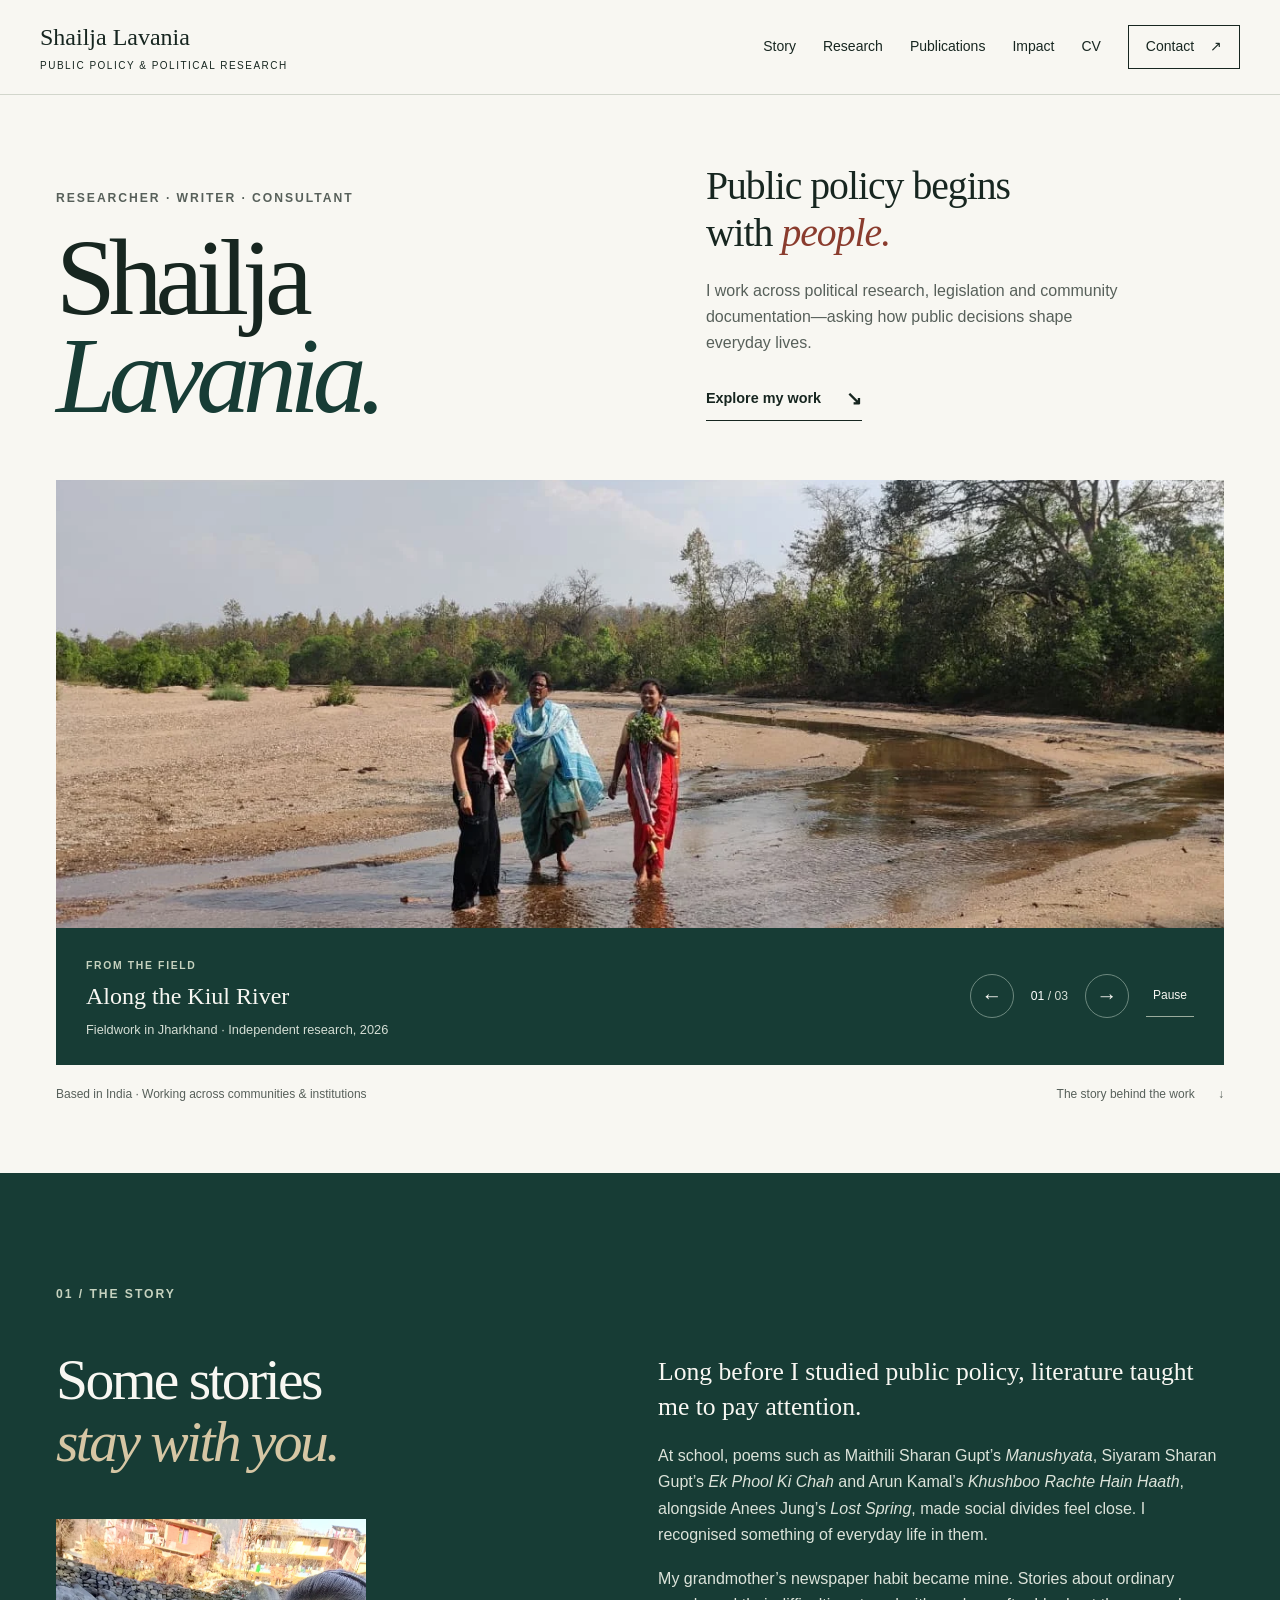
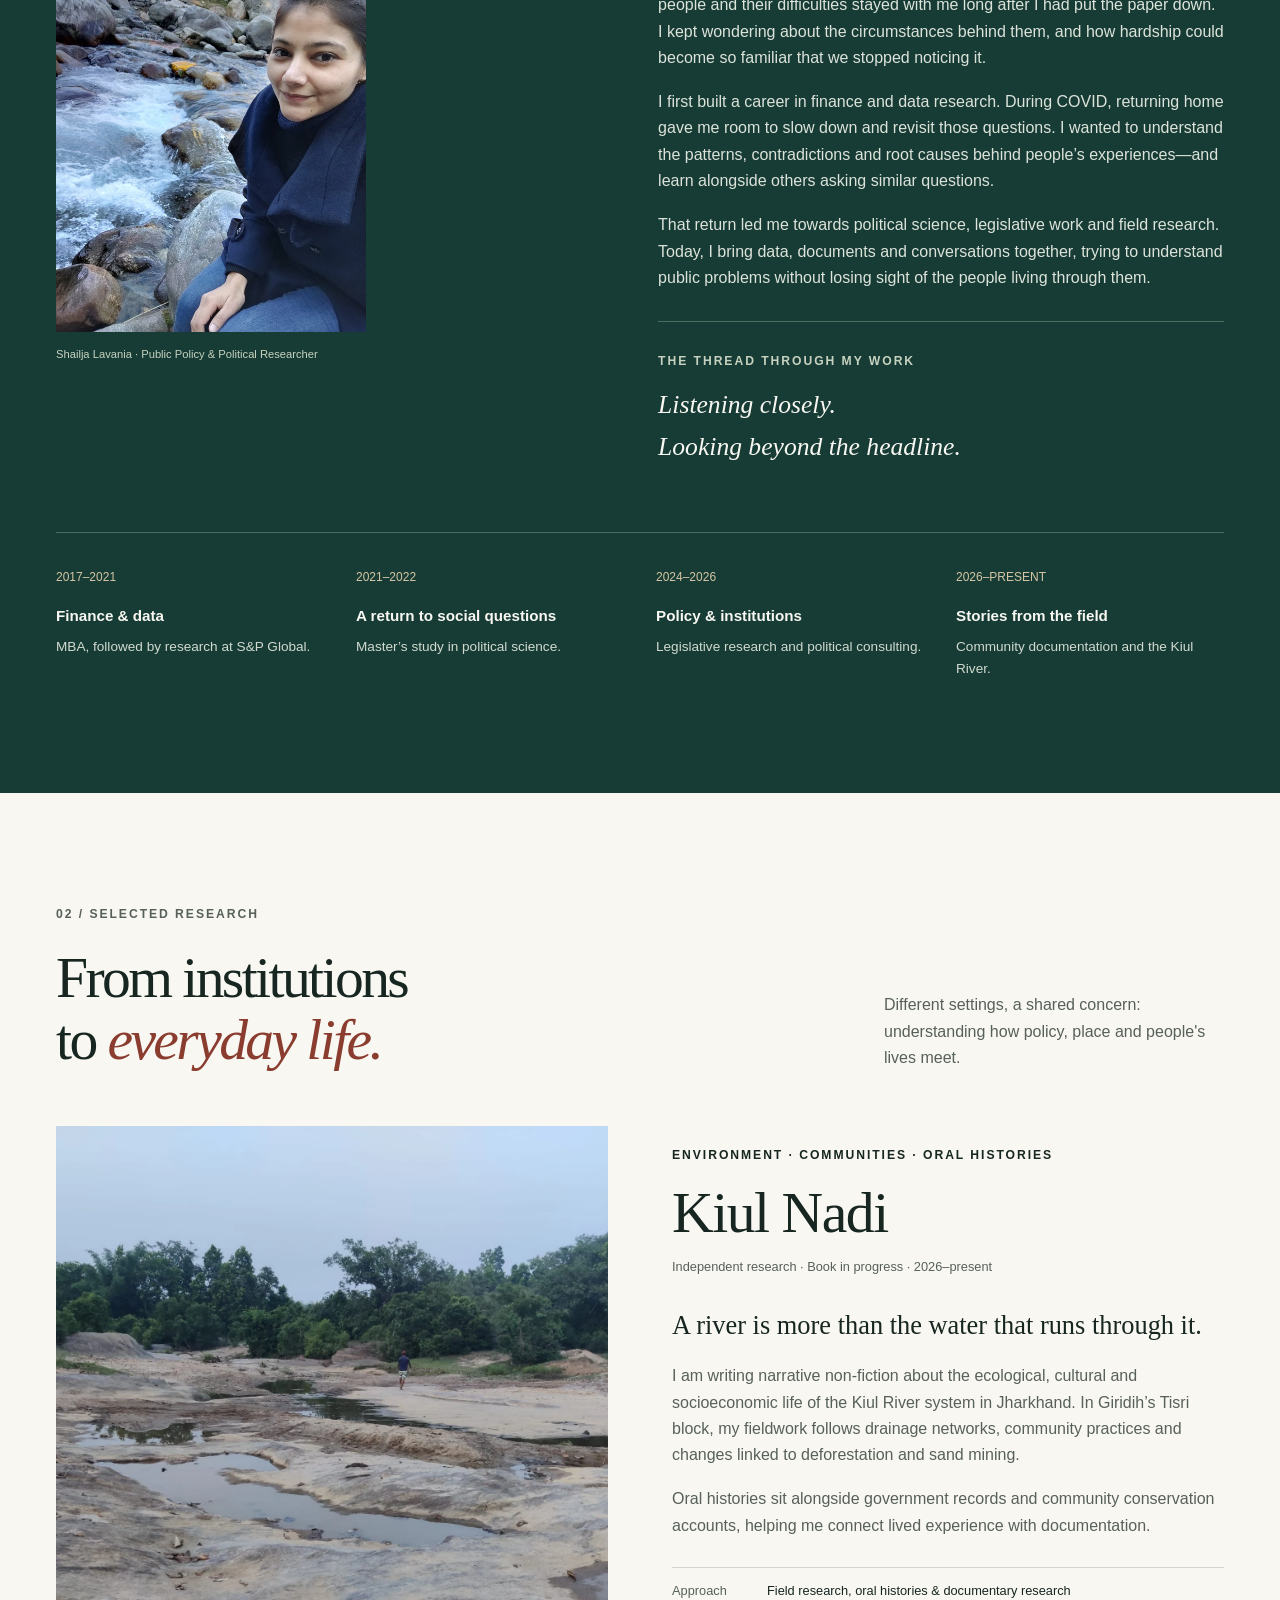
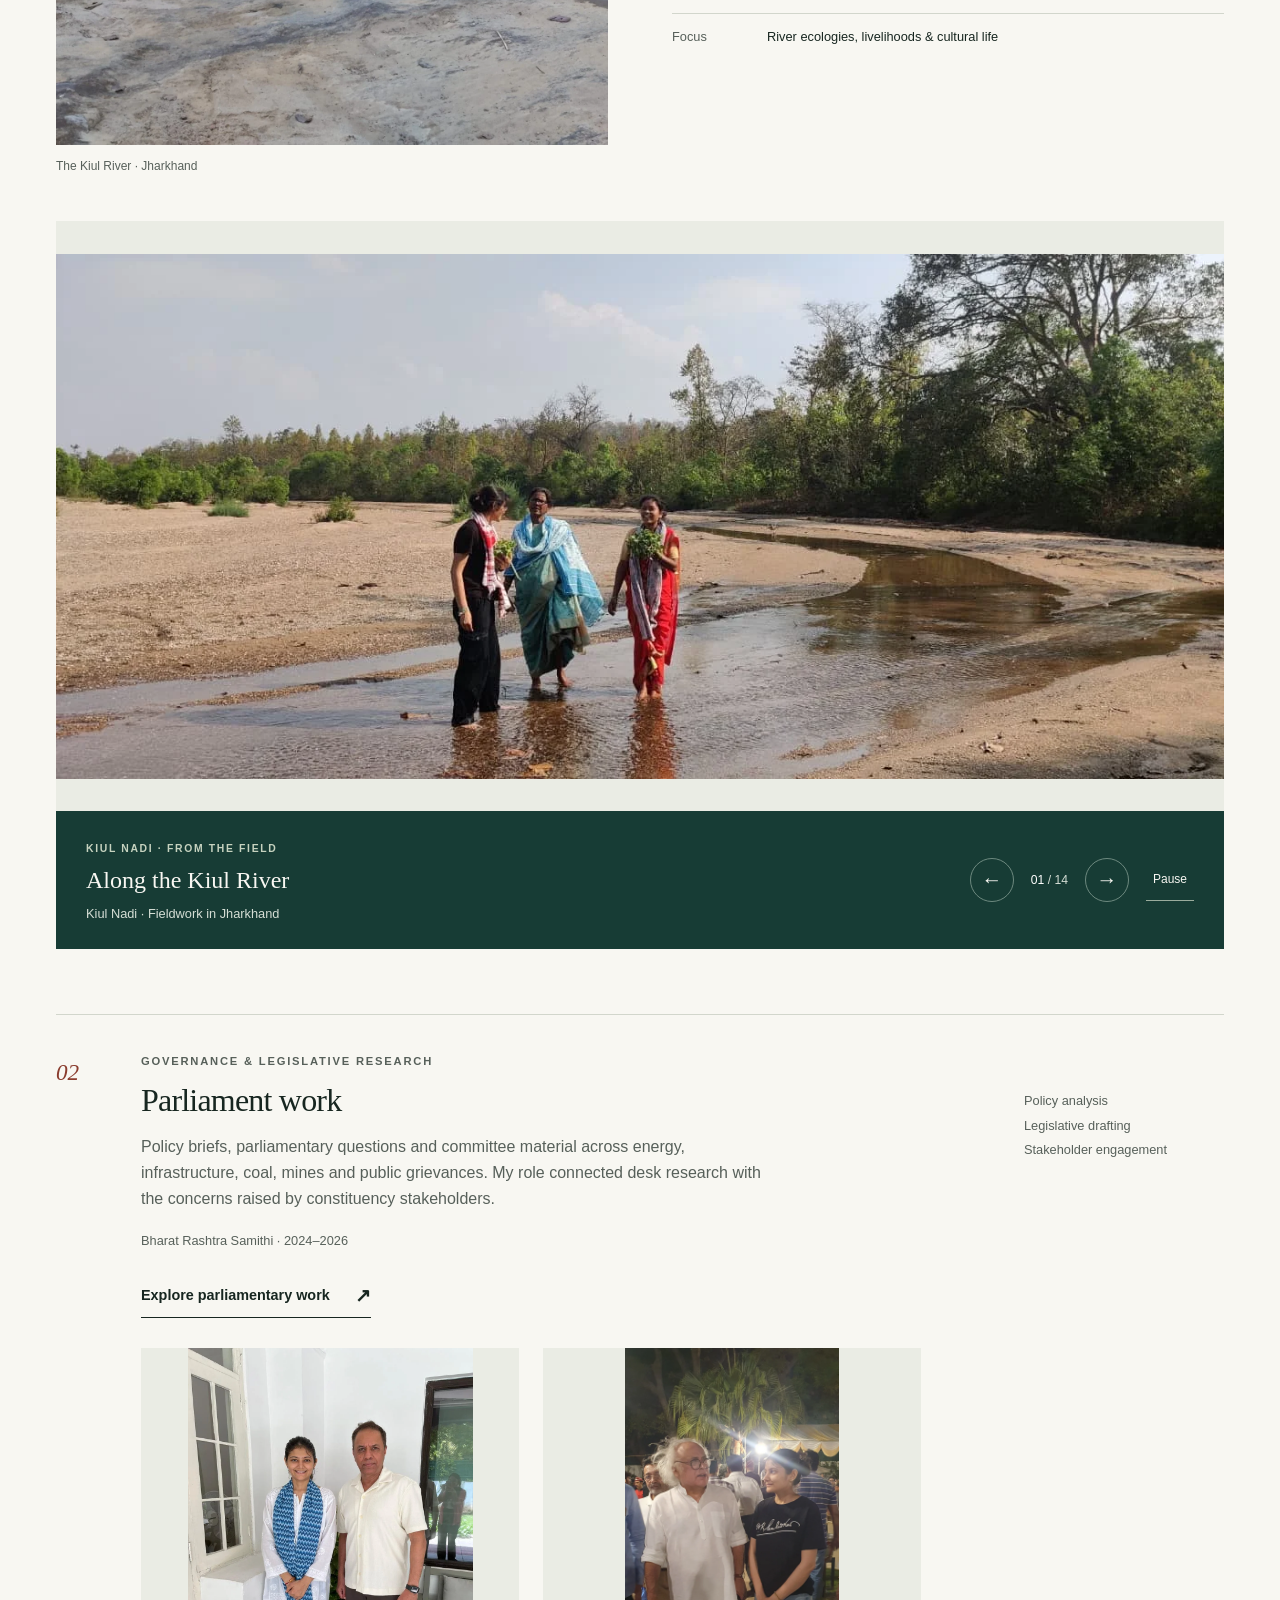
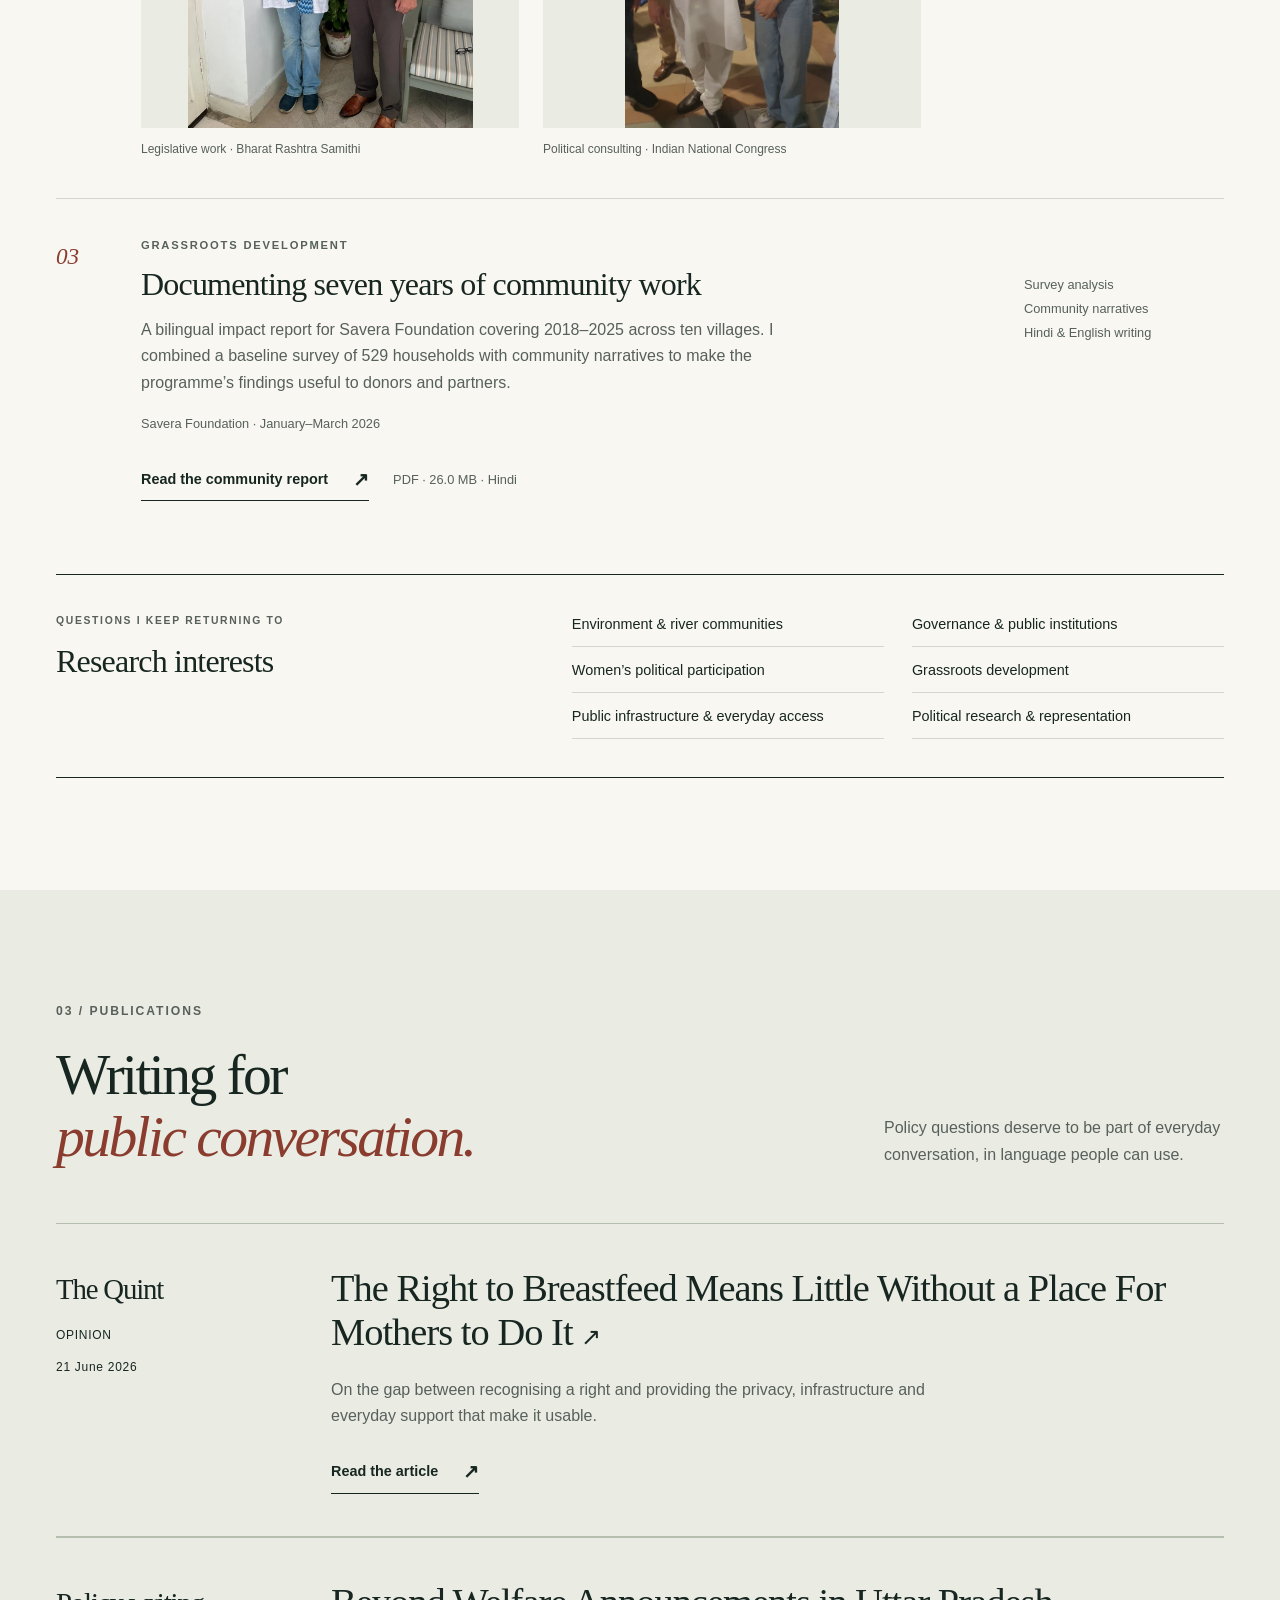
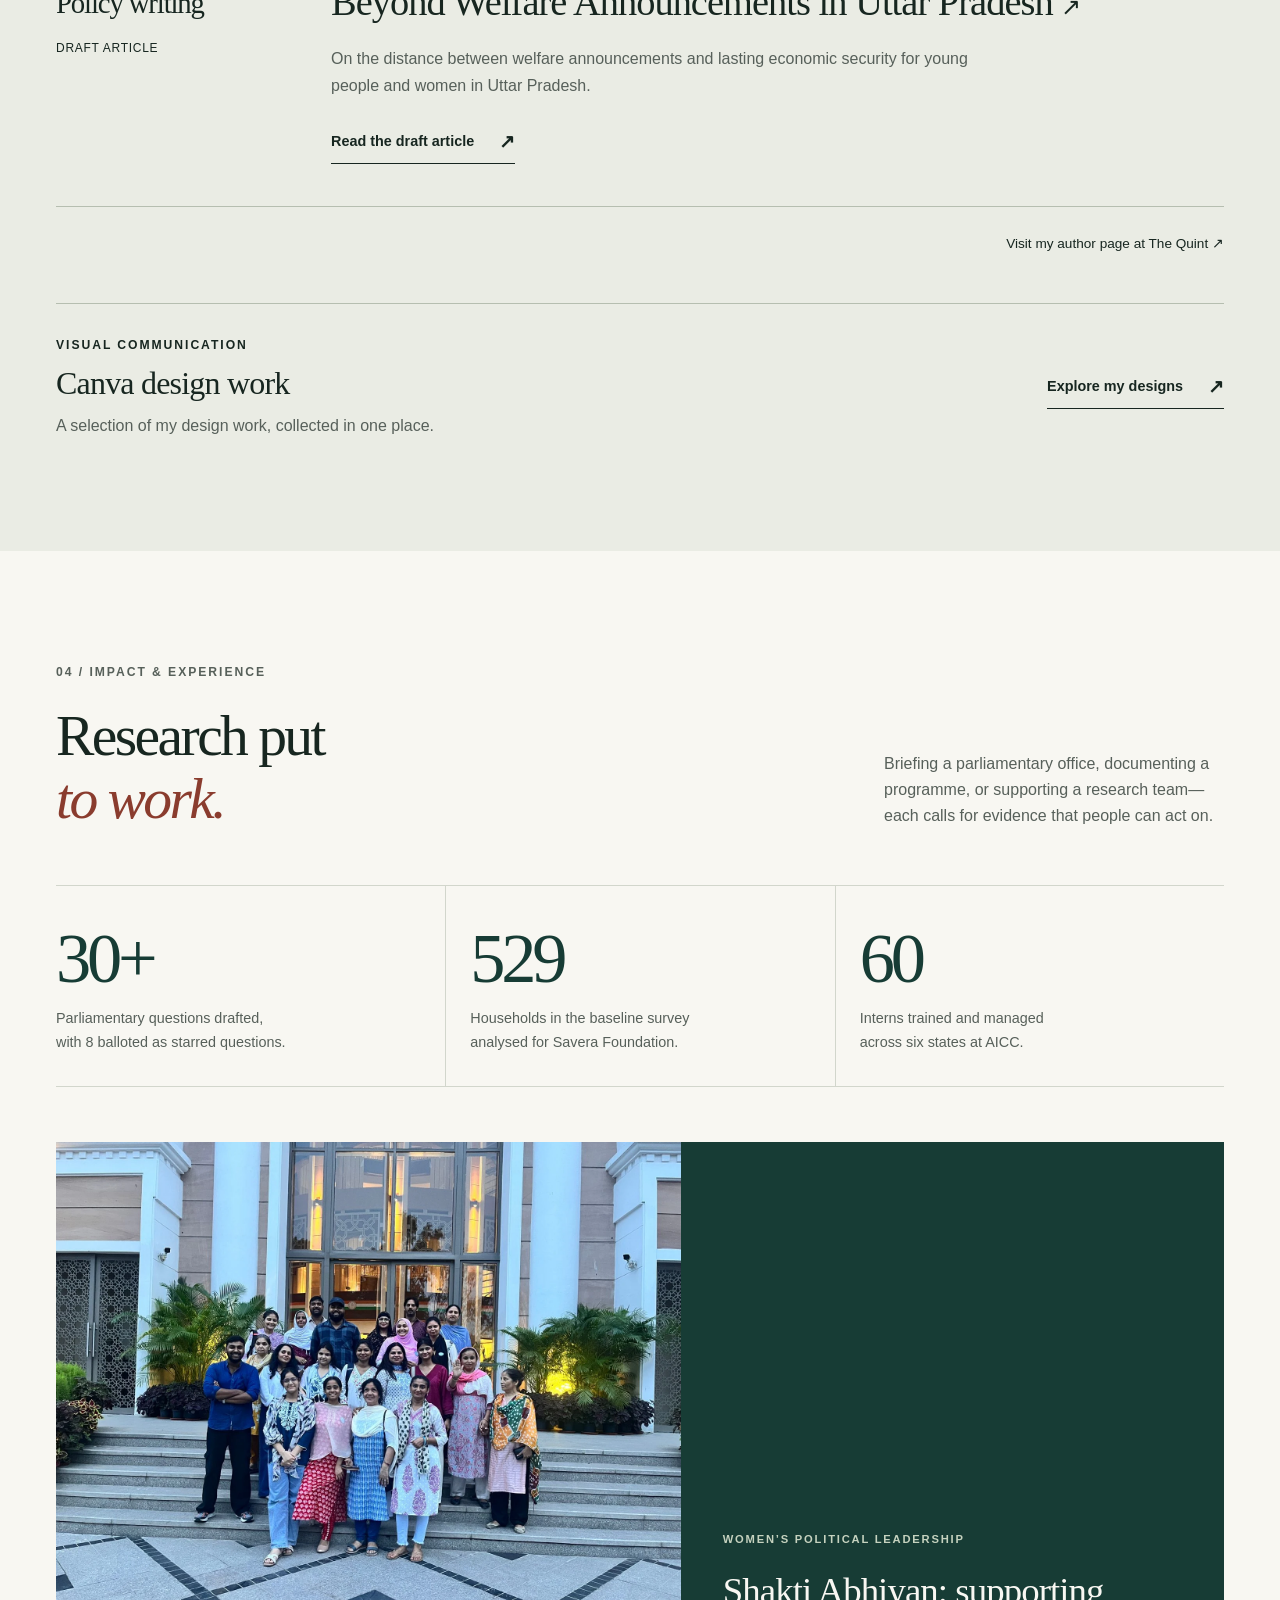
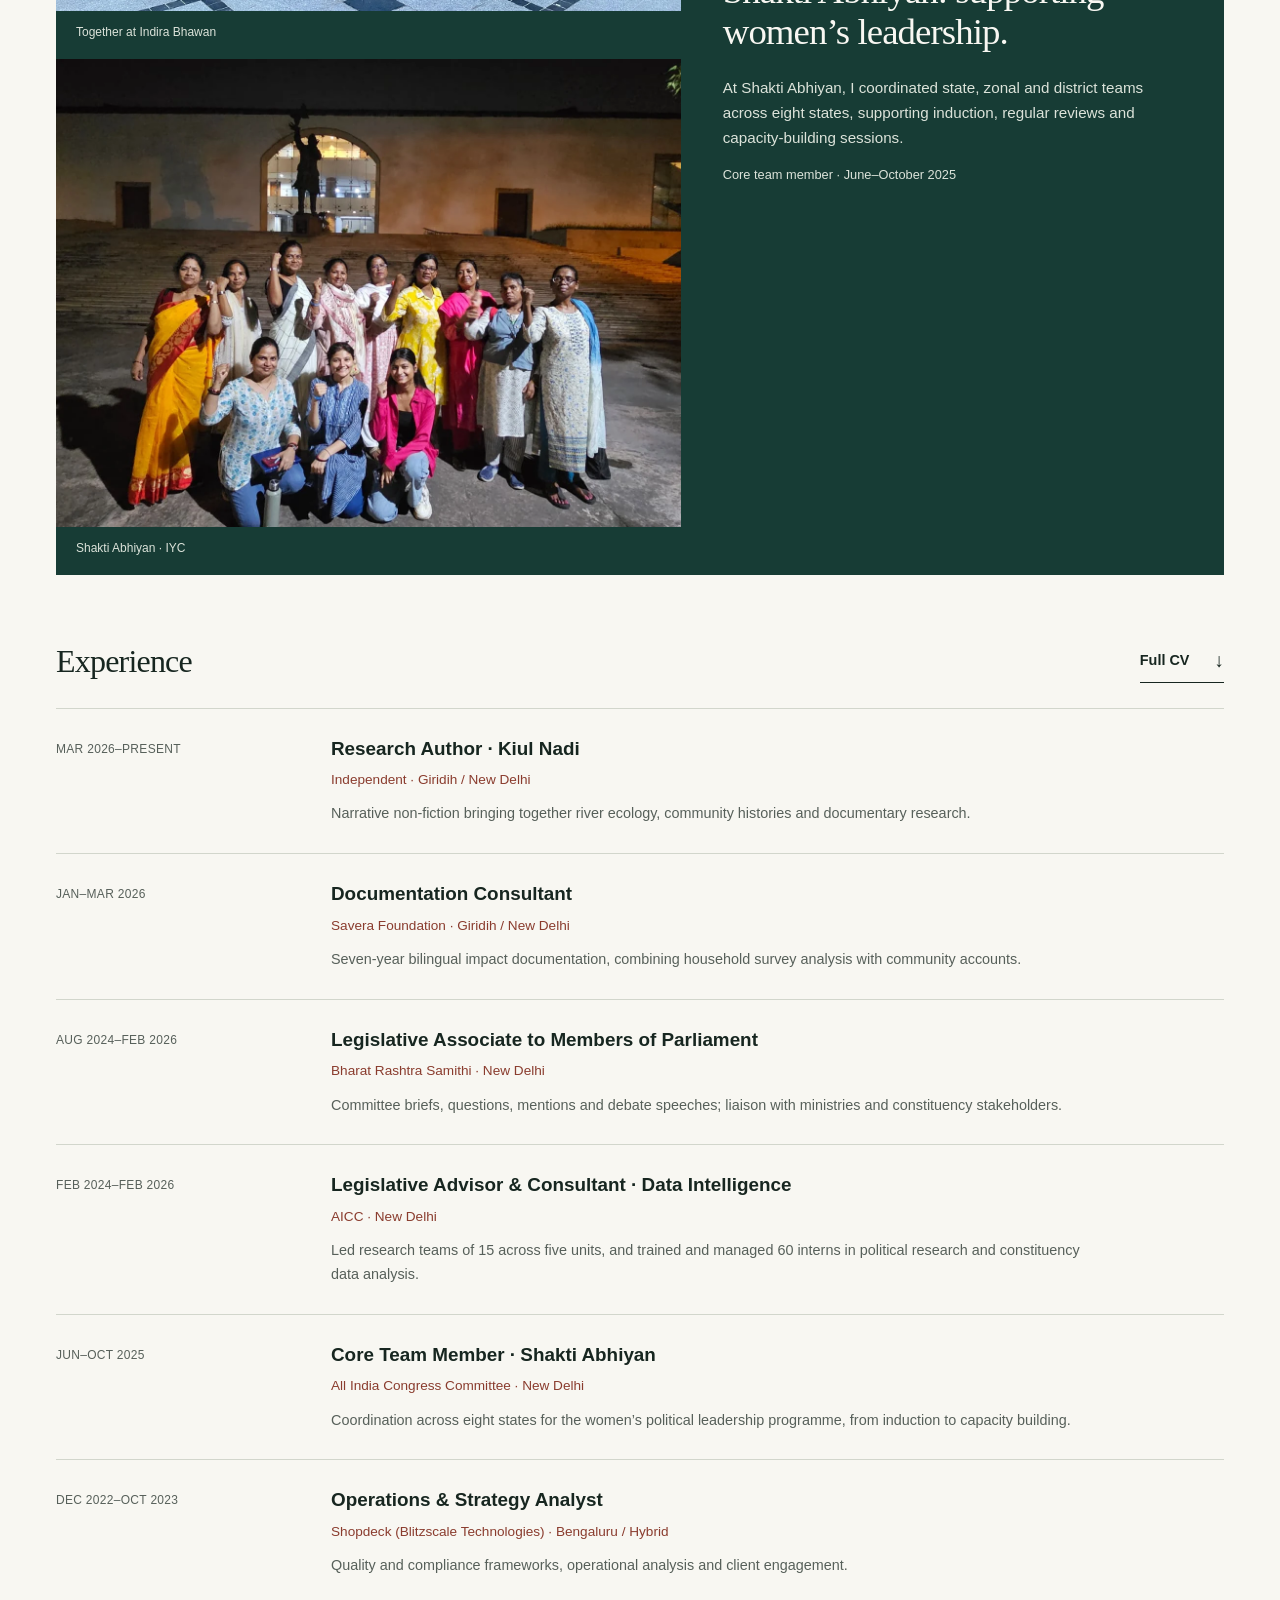
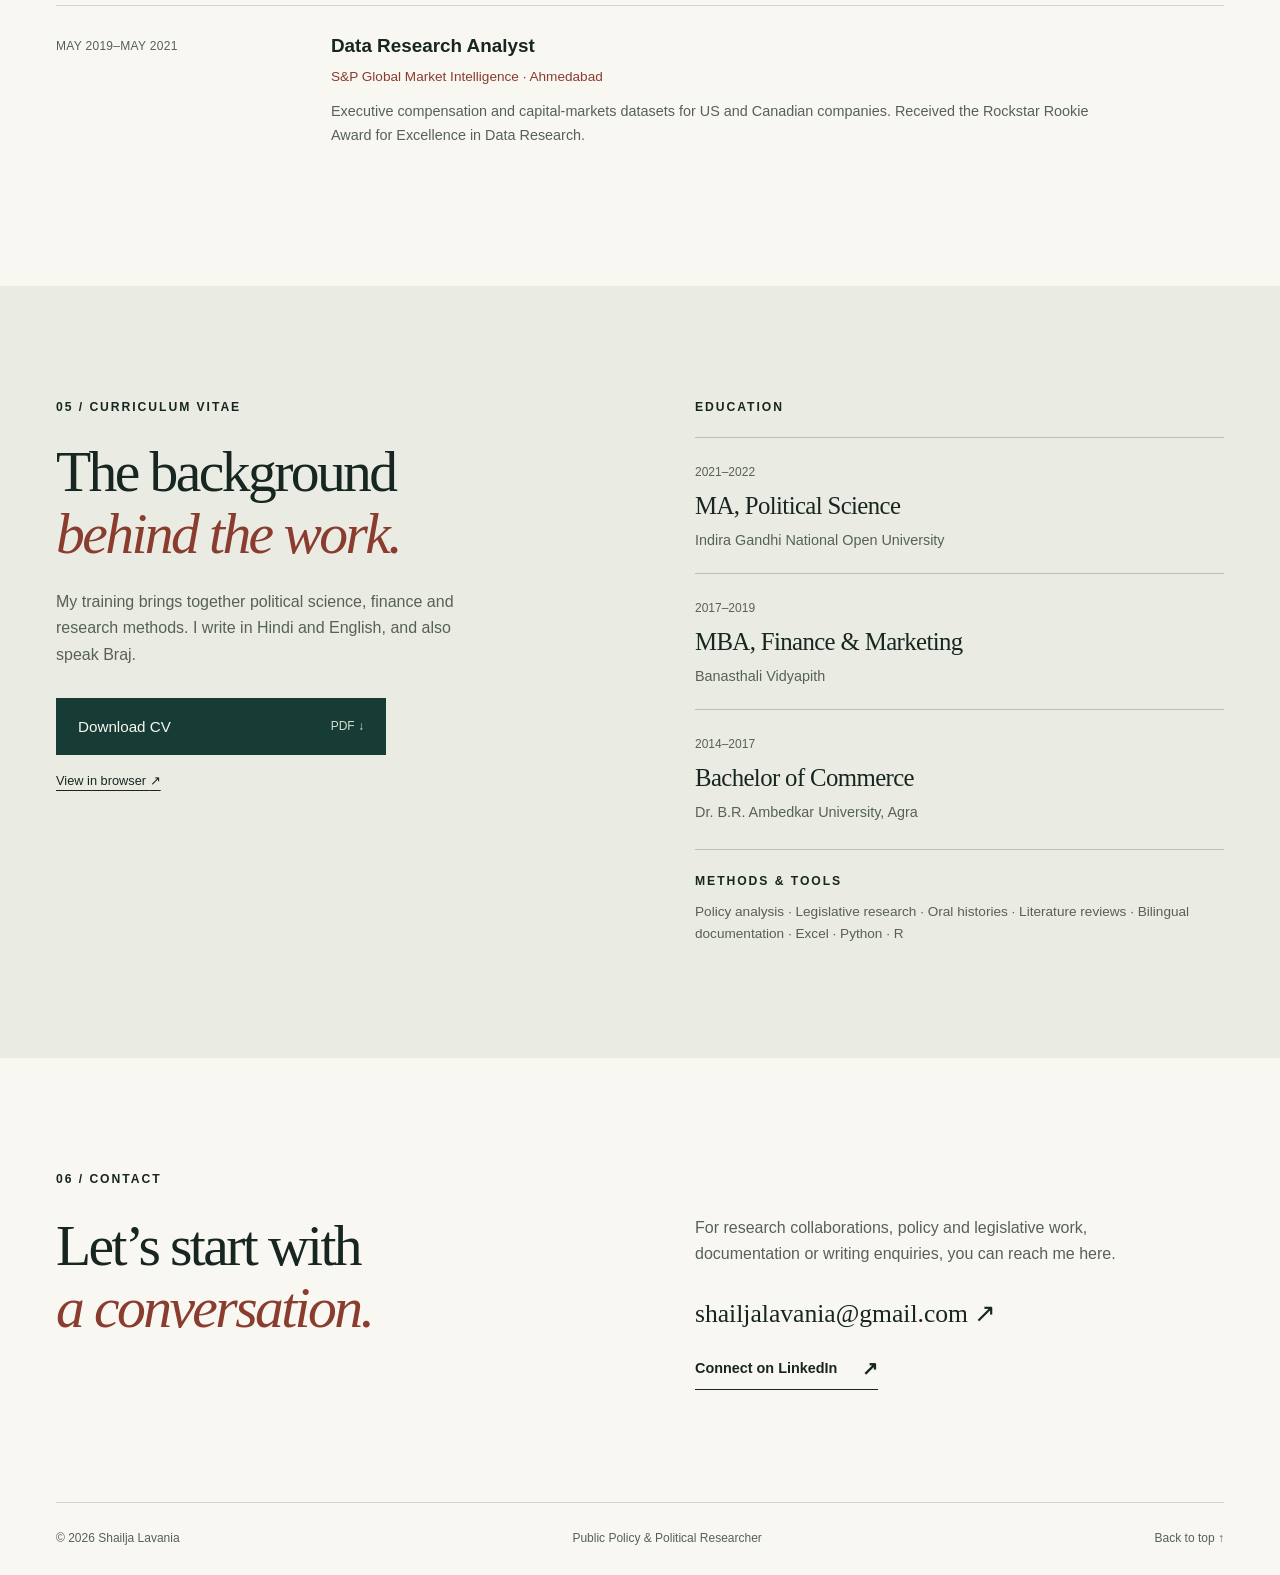
==== commit ed109381: "Add independent Kiul Nadi photo slider with all fieldwork images" ====
--- a/index.html
+++ b/index.html
@@ -8,11 +8,11 @@
 <title>Shailja Lavania | Public Policy &amp; Political Researcher</title>
 <meta content="Shailja Lavania is a public policy and political researcher working across legislative research, community documentation and the Kiul River in Jharkhand." name="description"/>
 <meta content="noindex, nofollow" name="robots"/>
-<link href="https://shailja-lavania-private-dev.rainy-mango-3275.chatgpt.site/" rel="canonical"/>
+<link href="https://shailja-lavania-private-dev.shailja21.chatgpt.site/" rel="canonical"/>
 <meta content="Shailja Lavania | Public Policy &amp; Political Researcher" property="og:title"/>
 <meta content="Research grounded in people's lives. Legislative research, public policy and stories from the Kiul River." property="og:description"/>
 <meta content="website" property="og:type"/>
-<meta content="https://shailja-lavania-private-dev.rainy-mango-3275.chatgpt.site/" property="og:url"/>
+<meta content="https://shailja-lavania-private-dev.shailja21.chatgpt.site/" property="og:url"/>
 <link href="assets/favicon.svg" rel="icon" type="image/svg+xml"/>
 <link href="styles.css" rel="stylesheet"/>
 <script defer="" src="script.js"></script>
@@ -55,10 +55,10 @@
 </div>
 <div class="slider-footer">
 <div class="slide-caption"><span class="eyebrow">FROM THE FIELD</span>
-<p id="slide-title">Along the Kiul River</p><span id="slide-caption">Fieldwork in Jharkhand · Independent research, 2026</span></div>
-<div class="slider-controls"><button aria-label="Previous photograph" class="icon-button" id="previous-slide" type="button">←</button><span aria-hidden="true" class="slide-counter"><b id="slide-number">01</b> / 03</span><button aria-label="Next photograph" class="icon-button" id="next-slide" type="button">→</button><button aria-label="Pause slideshow" class="pause-button" id="toggle-slideshow" type="button">Pause</button></div>
-</div>
-<p aria-atomic="true" aria-live="polite" class="sr-only" id="slider-announcement"></p>
+<p data-slider="slide-title" id="slide-title">Along the Kiul River</p><span data-slider="slide-caption" id="slide-caption">Fieldwork in Jharkhand · Independent research, 2026</span></div>
+<div class="slider-controls"><button aria-label="Previous photograph" class="icon-button" data-slider="previous-slide" id="previous-slide" type="button">←</button><span aria-hidden="true" class="slide-counter"><b data-slider="slide-number" id="slide-number">01</b> / 03</span><button aria-label="Next photograph" class="icon-button" data-slider="next-slide" id="next-slide" type="button">→</button><button aria-label="Pause slideshow" class="pause-button" data-slider="toggle-slideshow" id="toggle-slideshow" type="button">Pause</button></div>
+</div>
+<p aria-atomic="true" aria-live="polite" class="sr-only" data-slider="slider-announcement" id="slider-announcement"></p>
 </div>
 <div class="hero-bottom"><span>Based in India · Working across communities &amp; institutions</span><a href="#story">The story behind the work <span aria-hidden="true">↓</span></a></div>
 </section>
@@ -120,11 +120,7 @@
 </dl>
 </div>
 </article>
-<div class="field-strip">
-<figure><img alt="Two community members seated outside a home during a field visit" height="1500" loading="lazy" src="assets/images/community-conversations.webp" width="1500"/><figcaption>Conversations with community members</figcaption></figure>
-<figure><img alt="Shailja standing on the rocky riverbed with her field notes" height="1600" loading="lazy" src="assets/images/shailja-at-kiul.webp" width="720"/><figcaption>Notes from the riverbed</figcaption></figure>
-<figure><img alt="Children playing beneath a broad tree in a rural landscape" height="1200" loading="lazy" src="assets/images/life-by-the-river.webp" width="1600"/><figcaption>Everyday life around the river</figcaption></figure>
-</div>
+<div aria-label="Kiul Nadi project photographs" aria-roledescription="carousel" class="slideshow kiul-slideshow" id="kiul-gallery" role="region"><div class="slides"><figure aria-label="1 of 14" aria-roledescription="slide" class="slide is-active" data-caption="Kiul Nadi · Fieldwork in Jharkhand" data-title="Along the Kiul River" role="group"><img alt="Shailja and a small group walking through shallow river water" height="576" loading="lazy" src="assets/images/kiul-gallery-01.webp" width="1280"/></figure><figure aria-hidden="true" aria-label="2 of 14" aria-roledescription="slide" class="slide" data-caption="Kiul Nadi · Fieldwork in Jharkhand" data-title="The riverbed" hidden="" role="group"><img alt="Exposed rocks and shallow water along the Kiul River" height="1500" loading="lazy" src="assets/images/kiul-gallery-02.webp" width="1500"/></figure><figure aria-hidden="true" aria-label="3 of 14" aria-roledescription="slide" class="slide" data-caption="Kiul Nadi · Fieldwork in Jharkhand" data-title="Notes from the riverbed" hidden="" role="group"><img alt="Shailja standing on the rocky riverbed with field notes" height="1600" loading="lazy" src="assets/images/kiul-gallery-03.webp" width="720"/></figure><figure aria-hidden="true" aria-label="4 of 14" aria-roledescription="slide" class="slide" data-caption="Kiul Nadi · Fieldwork in Jharkhand" data-title="Community conversations" hidden="" role="group"><img alt="Two community members seated outside a home" height="1500" loading="lazy" src="assets/images/kiul-gallery-04.webp" width="1500"/></figure><figure aria-hidden="true" aria-label="5 of 14" aria-roledescription="slide" class="slide" data-caption="Kiul Nadi · Fieldwork in Jharkhand" data-title="Meeting along the way" hidden="" role="group"><img alt="A group photograph with community members during a field visit" height="577" loading="lazy" src="assets/images/kiul-gallery-05.webp" width="1280"/></figure><figure aria-hidden="true" aria-label="6 of 14" aria-roledescription="slide" class="slide" data-caption="Kiul Nadi · Fieldwork in Jharkhand" data-title="Field notes in Jharkhand" hidden="" role="group"><img alt="A notebook and papers in a village courtyard" height="1599" loading="lazy" src="assets/images/kiul-gallery-06.webp" width="899"/></figure><figure aria-hidden="true" aria-label="7 of 14" aria-roledescription="slide" class="slide" data-caption="Kiul Nadi · Fieldwork in Jharkhand" data-title="Everyday surroundings" hidden="" role="group"><img alt="A shaded rural veranda with household belongings" height="1500" loading="lazy" src="assets/images/kiul-gallery-07.webp" width="1500"/></figure><figure aria-hidden="true" aria-label="8 of 14" aria-roledescription="slide" class="slide" data-caption="Kiul Nadi · Fieldwork in Jharkhand" data-title="Life at the water’s edge" hidden="" role="group"><img alt="A hand holding a small snail beside the river" height="1280" loading="lazy" src="assets/images/kiul-gallery-08.webp" width="576"/></figure><figure aria-hidden="true" aria-label="9 of 14" aria-roledescription="slide" class="slide" data-caption="Kiul Nadi · Fieldwork in Jharkhand" data-title="Exploring by the water" hidden="" role="group"><img alt="Children gathered beside water beneath leafy vegetation" height="1600" loading="lazy" src="assets/images/kiul-gallery-09.webp" width="1600"/></figure><figure aria-hidden="true" aria-label="10 of 14" aria-roledescription="slide" class="slide" data-caption="Kiul Nadi · Fieldwork in Jharkhand" data-title="Beneath the trees" hidden="" role="group"><img alt="Children playing beneath a broad tree" height="1200" loading="lazy" src="assets/images/kiul-gallery-10.webp" width="1600"/></figure><figure aria-hidden="true" aria-label="11 of 14" aria-roledescription="slide" class="slide" data-caption="Kiul Nadi · Fieldwork in Jharkhand" data-title="Around the village" hidden="" role="group"><img alt="Children beside a signboard beneath a tree" height="1600" loading="lazy" src="assets/images/kiul-gallery-11.webp" width="720"/></figure><figure aria-hidden="true" aria-label="12 of 14" aria-roledescription="slide" class="slide" data-caption="Kiul Nadi · Fieldwork in Jharkhand" data-title="Learning together" hidden="" role="group"><img alt="Shailja standing near a board with children seated in a courtyard" height="738" loading="lazy" src="assets/images/kiul-gallery-12.webp" width="1599"/></figure><figure aria-hidden="true" aria-label="13 of 14" aria-roledescription="slide" class="slide" data-caption="Kiul Nadi · Fieldwork in Jharkhand" data-title="Following the river" hidden="" role="group"><img alt="A group wading along a sandy stretch of the river" height="720" loading="lazy" src="assets/images/kiul-gallery-13.webp" width="1600"/></figure><figure aria-hidden="true" aria-label="14 of 14" aria-roledescription="slide" class="slide" data-caption="Kiul Nadi · Fieldwork in Jharkhand" data-title="Fieldwork with others" hidden="" role="group"><img alt="A small group walking together through the Kiul River" height="720" loading="lazy" src="assets/images/kiul-gallery-14.webp" width="1600"/></figure></div><div class="slider-footer"><div class="slide-caption"><span class="eyebrow">KIUL NADI · FROM THE FIELD</span><p data-slider="slide-title">Along the Kiul River</p><span data-slider="slide-caption">Kiul Nadi · Fieldwork in Jharkhand</span></div><div class="slider-controls"><button aria-label="Previous Kiul photograph" class="icon-button" data-slider="previous-slide" type="button">←</button><span aria-hidden="true" class="slide-counter"><b data-slider="slide-number">01</b> / 14</span><button aria-label="Next Kiul photograph" class="icon-button" data-slider="next-slide" type="button">→</button><button aria-label="Pause slideshow" class="pause-button" data-slider="toggle-slideshow" type="button">Pause</button></div></div><p aria-atomic="true" aria-live="polite" class="sr-only" data-slider="slider-announcement"></p></div>
 <div class="research-list">
 <article id="parliament-work"><span class="research-index">02</span>
 <div>
@@ -138,7 +134,6 @@
 <h3>Documenting seven years of community work</h3>
 <p>A bilingual impact report for Savera Foundation covering 2018–2025 across ten villages. I combined a baseline survey of 529 households with community narratives to make the programme’s findings useful to donors and partners.</p><span class="project-status">Savera Foundation · January–March 2026</span><div class="work-links"><a class="text-link" href="assets/documents/Savera-Foundation-Community-Report.pdf" rel="noopener noreferrer" target="_blank">Read the community report <span aria-hidden="true">↗</span></a><span class="project-status">PDF · 26.0 MB · Hindi</span></div></div>
 <span class="method">Survey analysis<br/>Community narratives<br/>Hindi &amp; English writing</span></article>
-
 </div>
 <div class="interests" id="interests">
 <div>
@@ -230,7 +225,6 @@
 <p class="organisation">All India Congress Committee · New Delhi</p>
 <p>Coordination across eight states for the women’s political leadership programme, from induction to capacity building.</p></div>
 </article>
-
 <article>
 <p class="experience-date">DEC 2022–OCT 2023</p>
 <div>
--- a/styles.css
+++ b/styles.css
@@ -1472,6 +1472,13 @@
 .article-body p { margin-block:20px; font-size:1.06rem; line-height:1.85; }
 .article-body figure { margin-block:28px; }
 .article-end { margin-top:48px; padding-top:24px; border-top:1px solid var(--line); }
+.kiul-slideshow { margin:45px 0 65px; min-width:0; }
+.kiul-slideshow .slides { height:clamp(340px,48vw,590px); background:#eaece4; }
+.kiul-slideshow .slide img { object-fit:contain; object-position:center; }
+@media(max-width:600px) {
+  .kiul-slideshow { margin:32px 0 38px; }
+  .kiul-slideshow .slides { height:420px; max-height:65svh; }
+}
 @media(max-width:600px) {
   .parliament-gallery { grid-column:1/-1; }
   .work-gallery { gap:20px; grid-template-columns:1fr; }
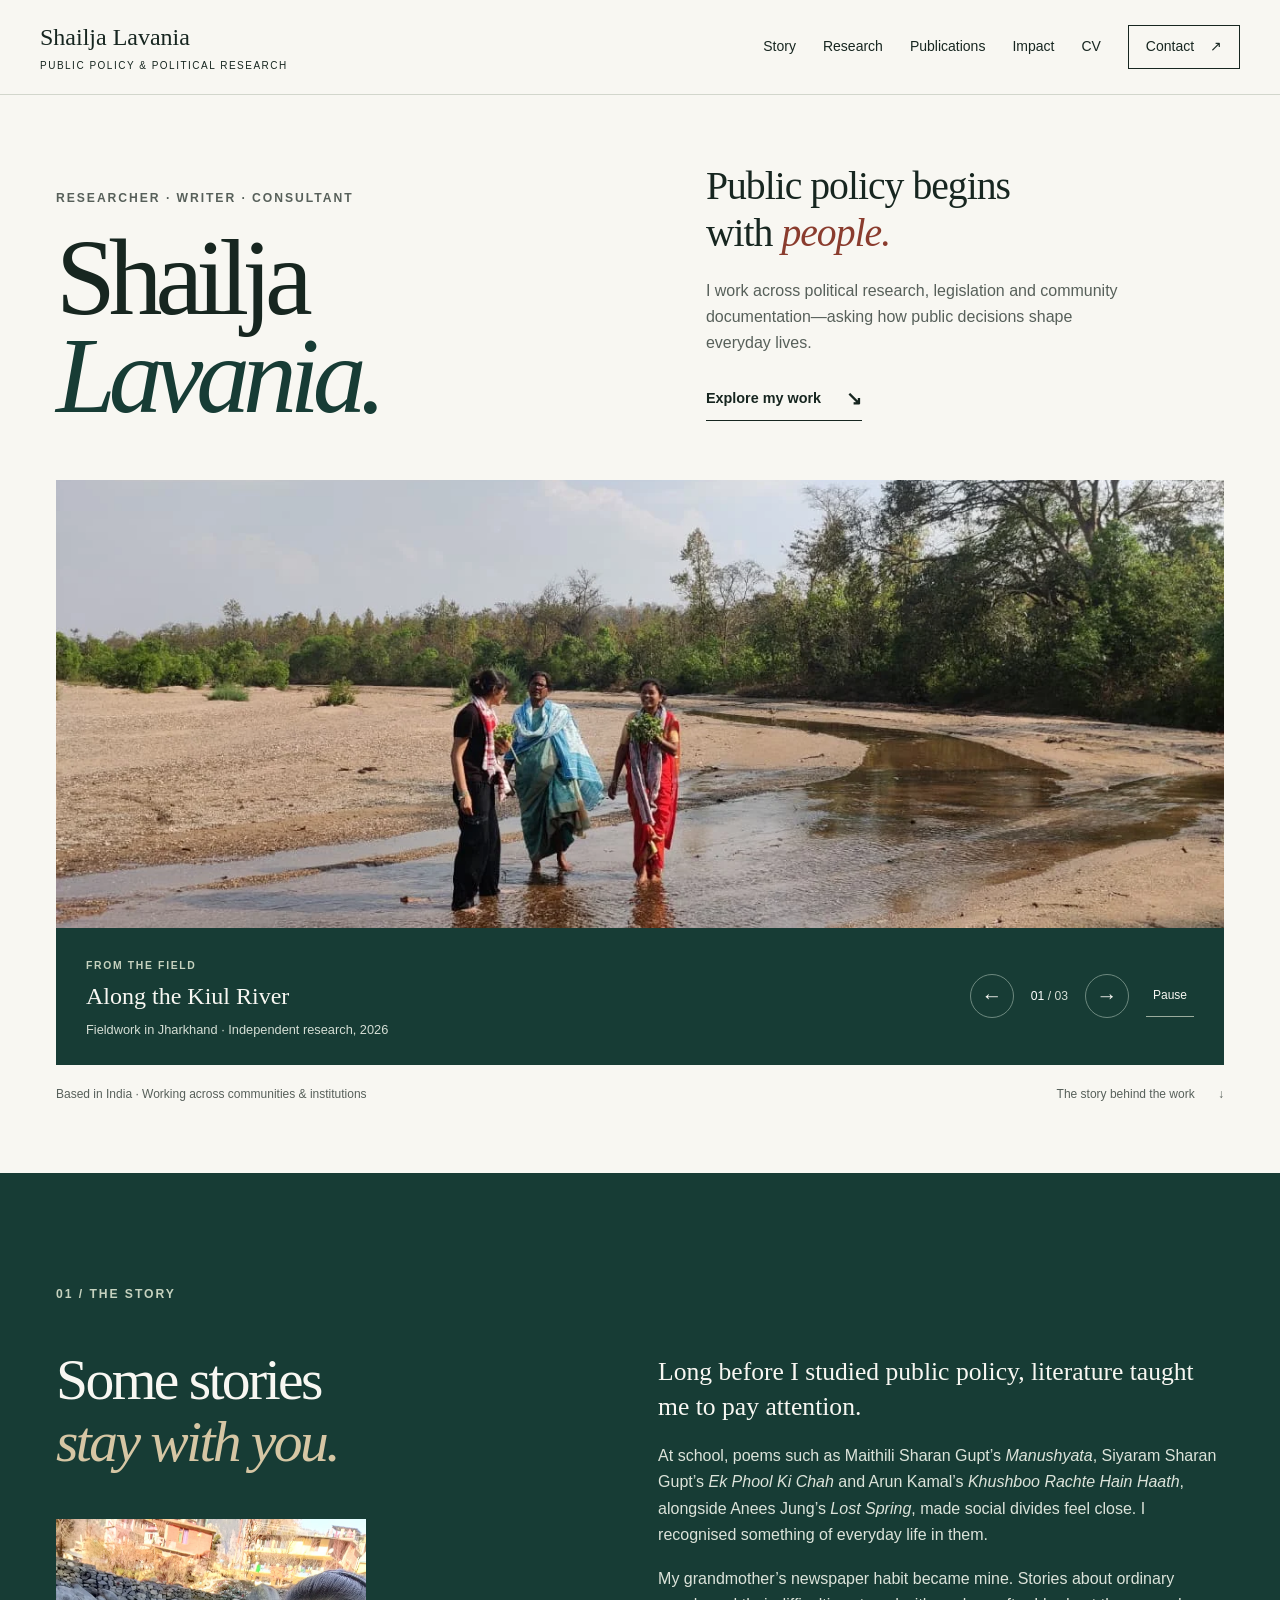
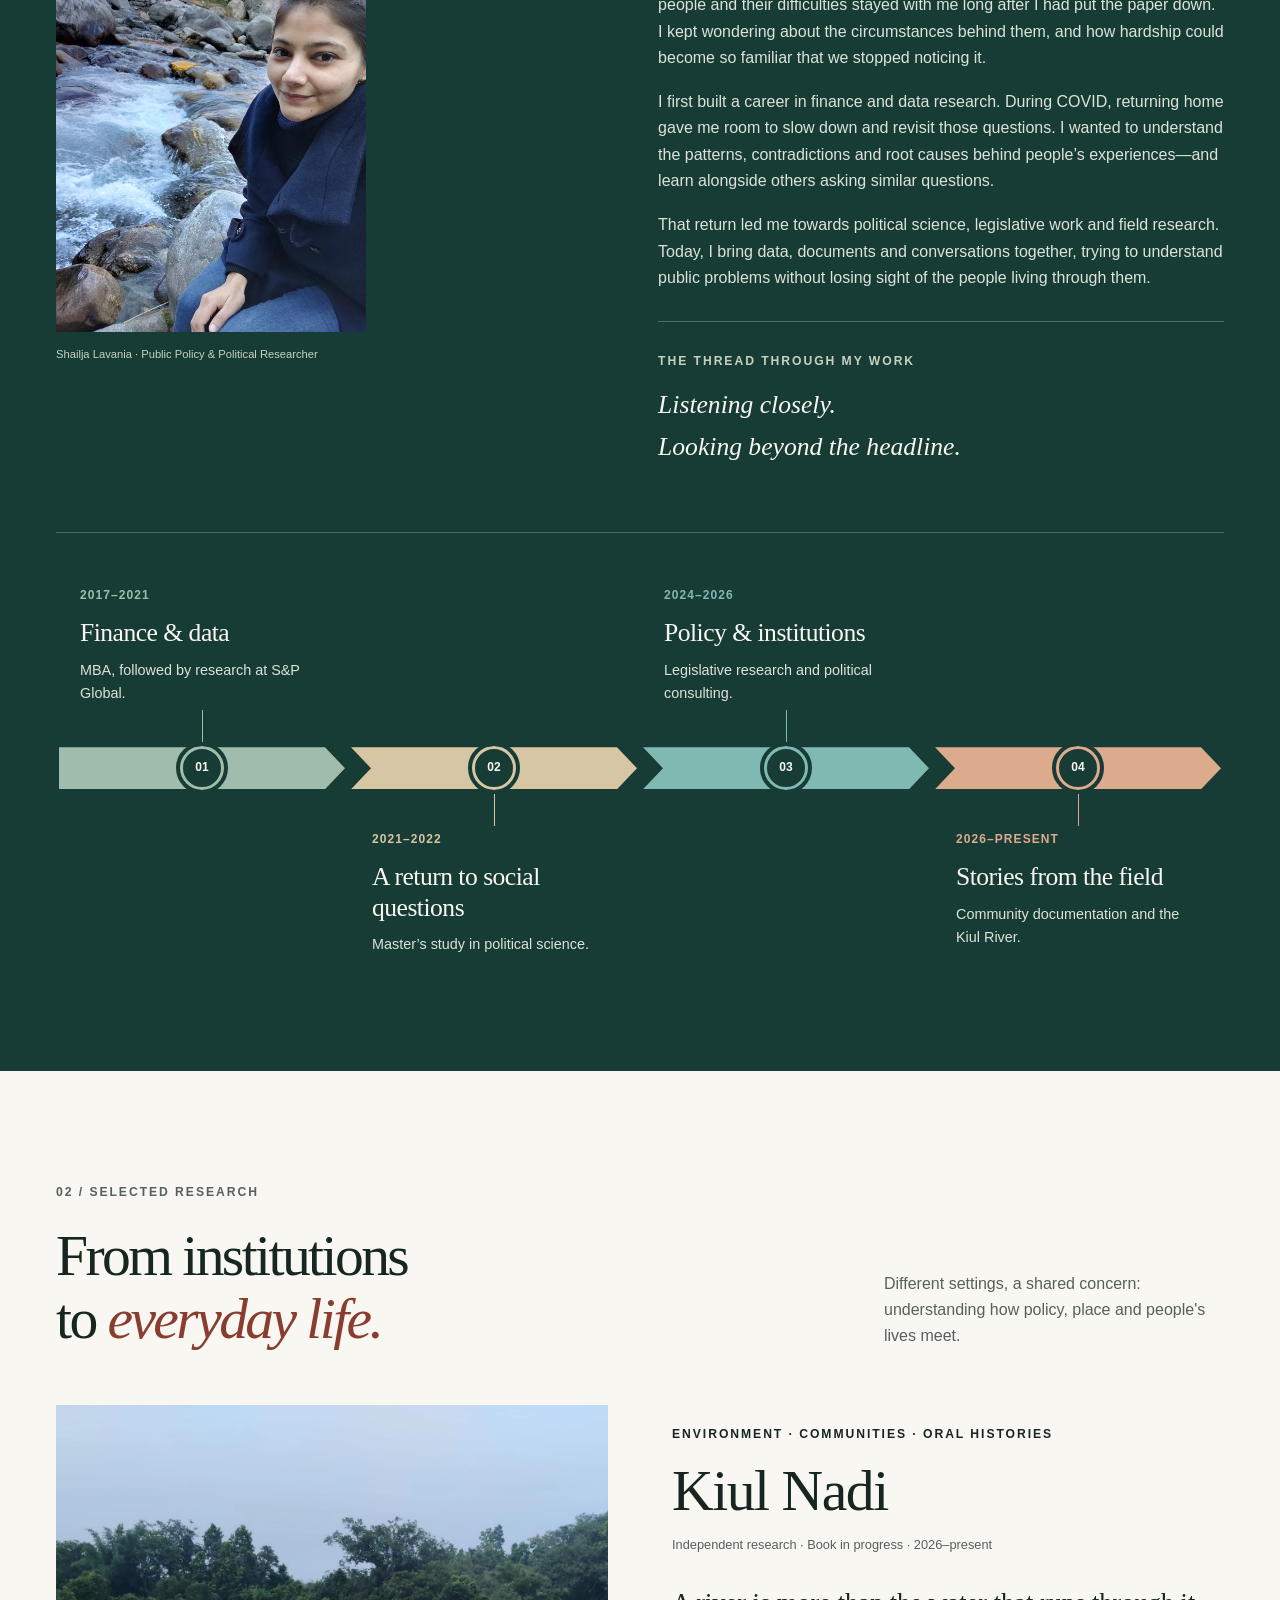
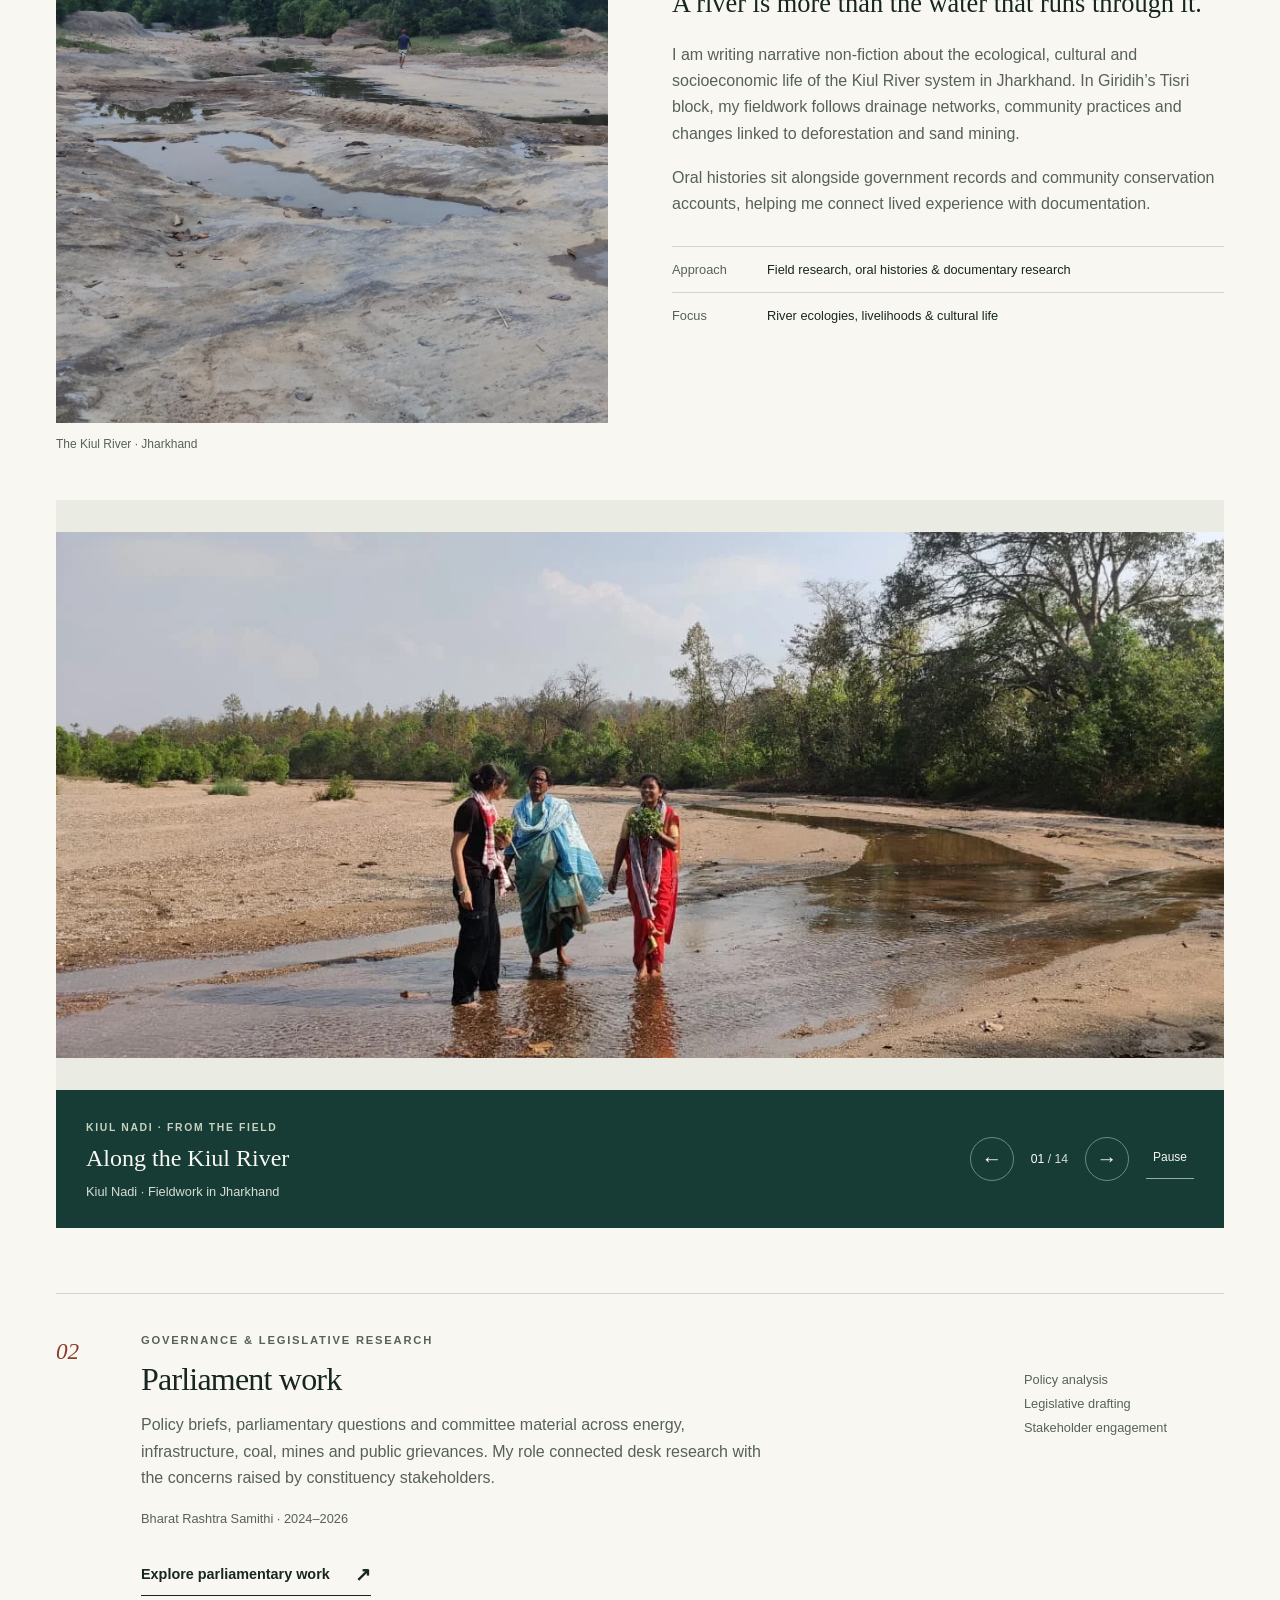
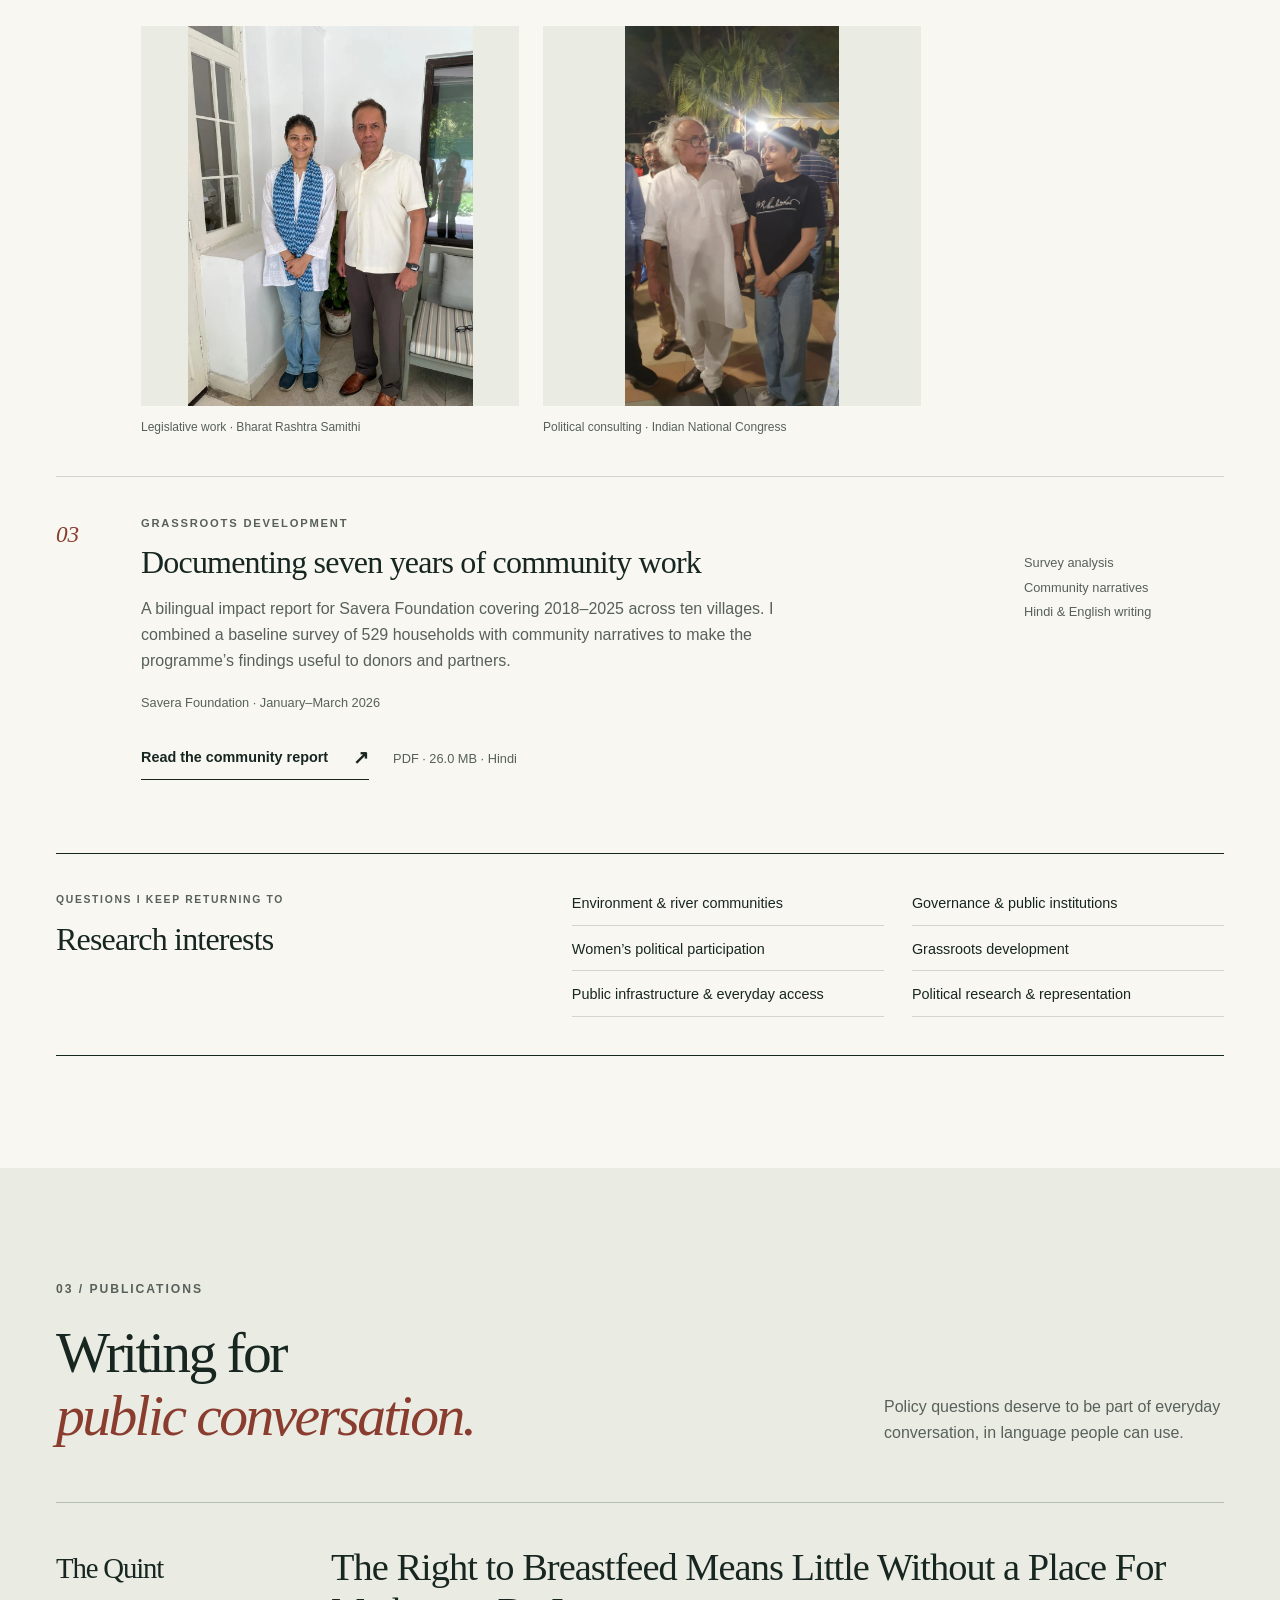
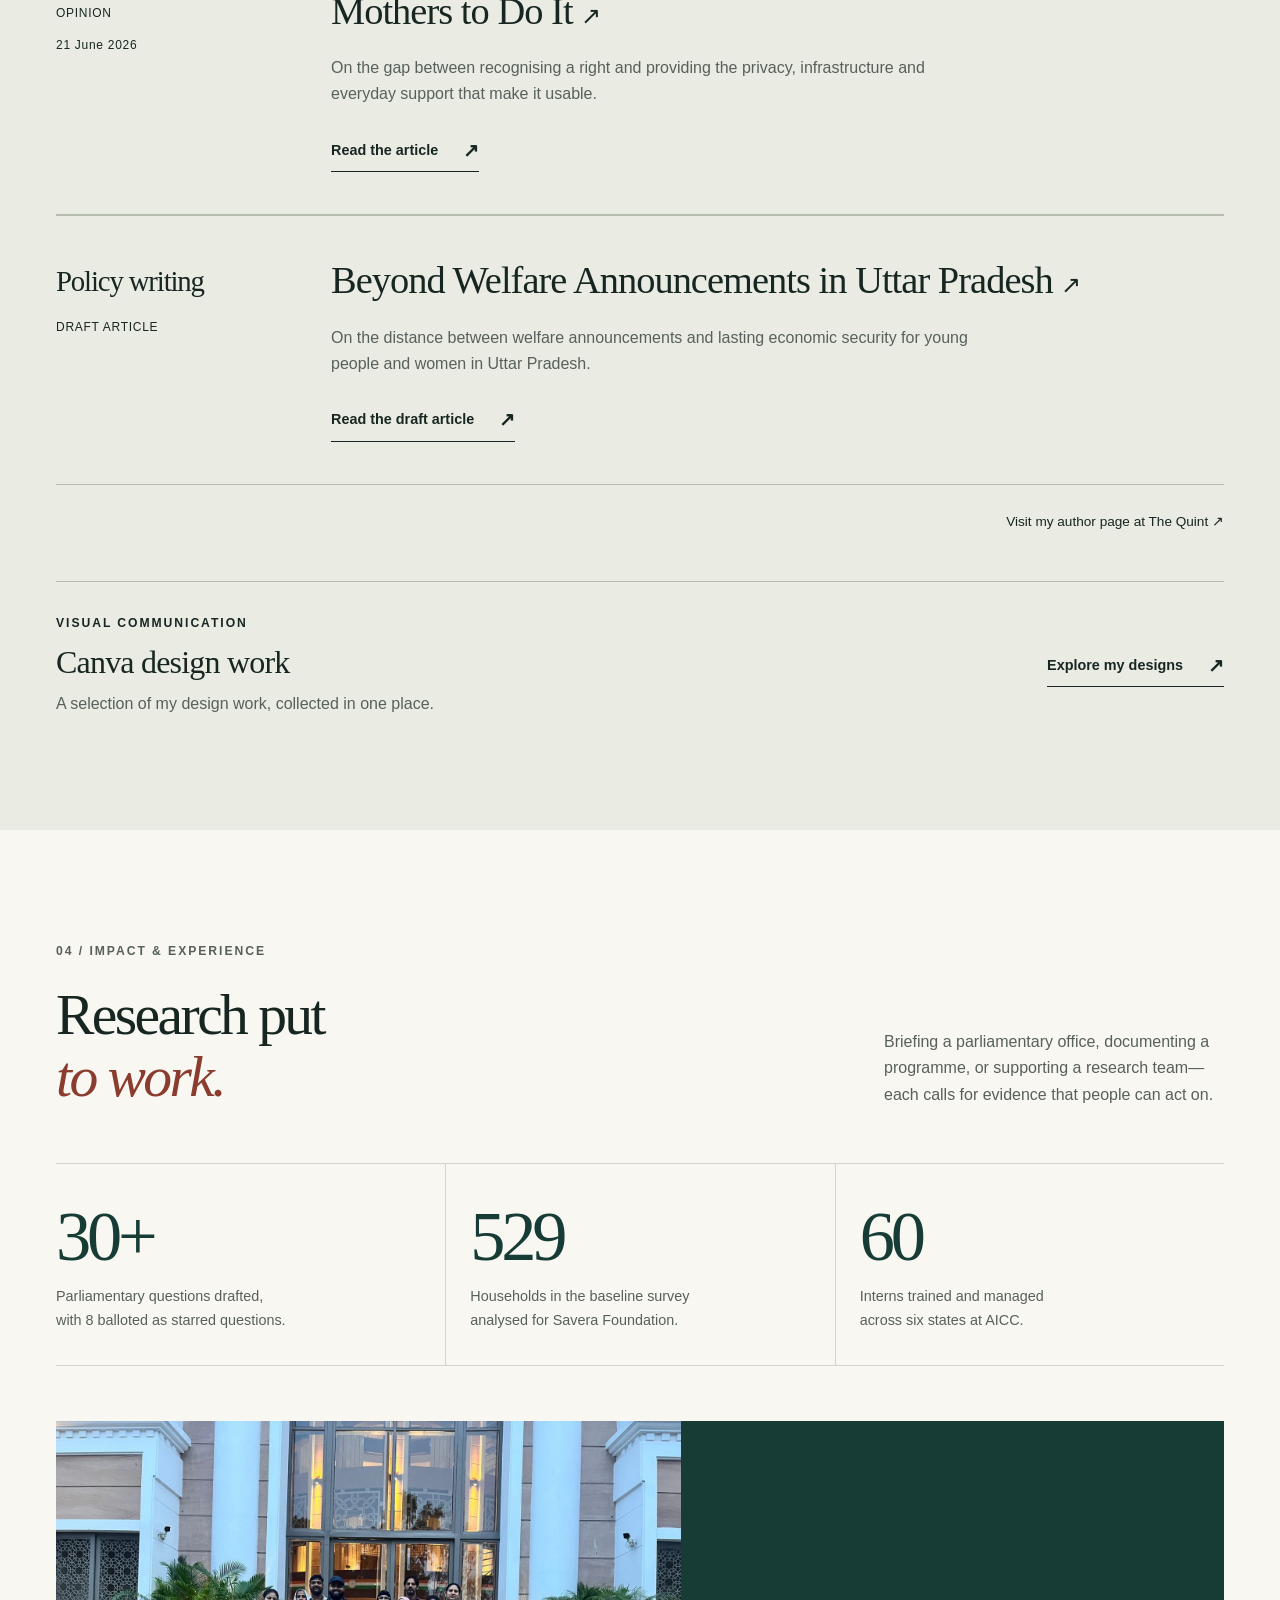
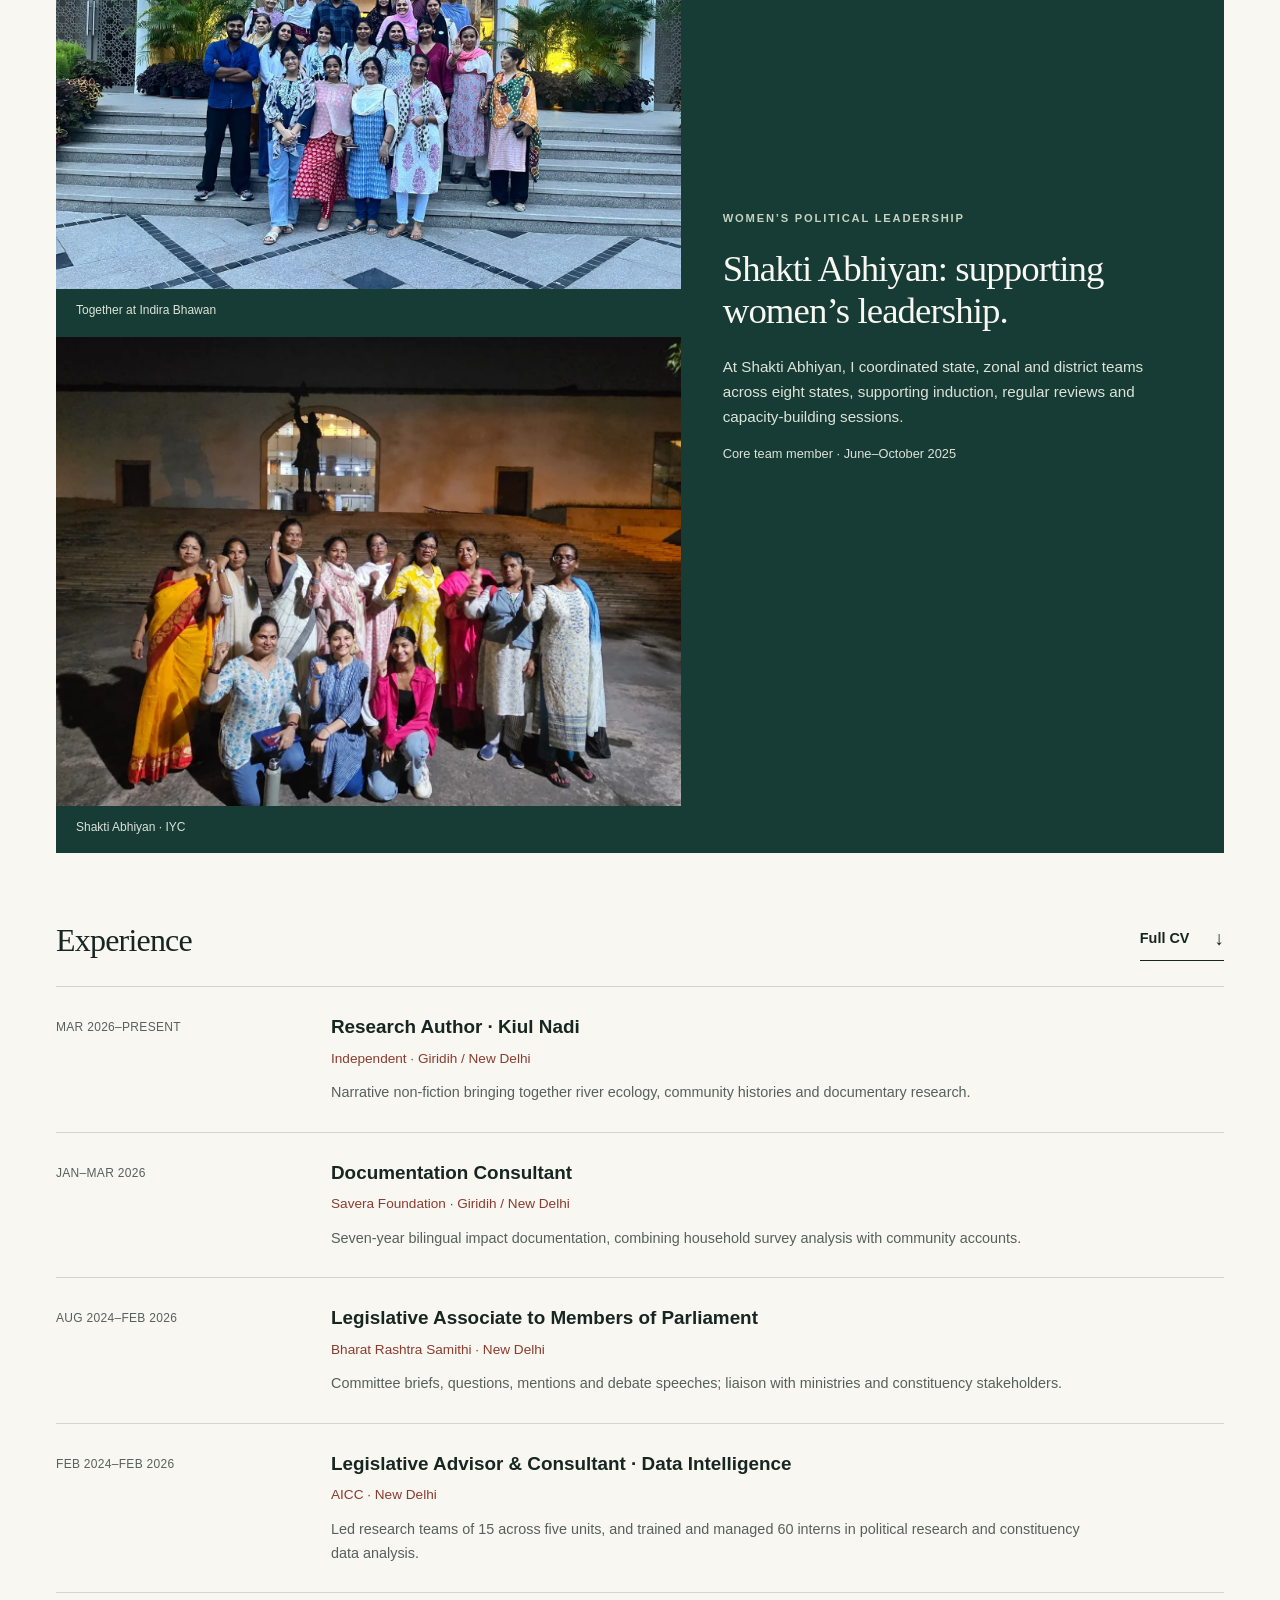
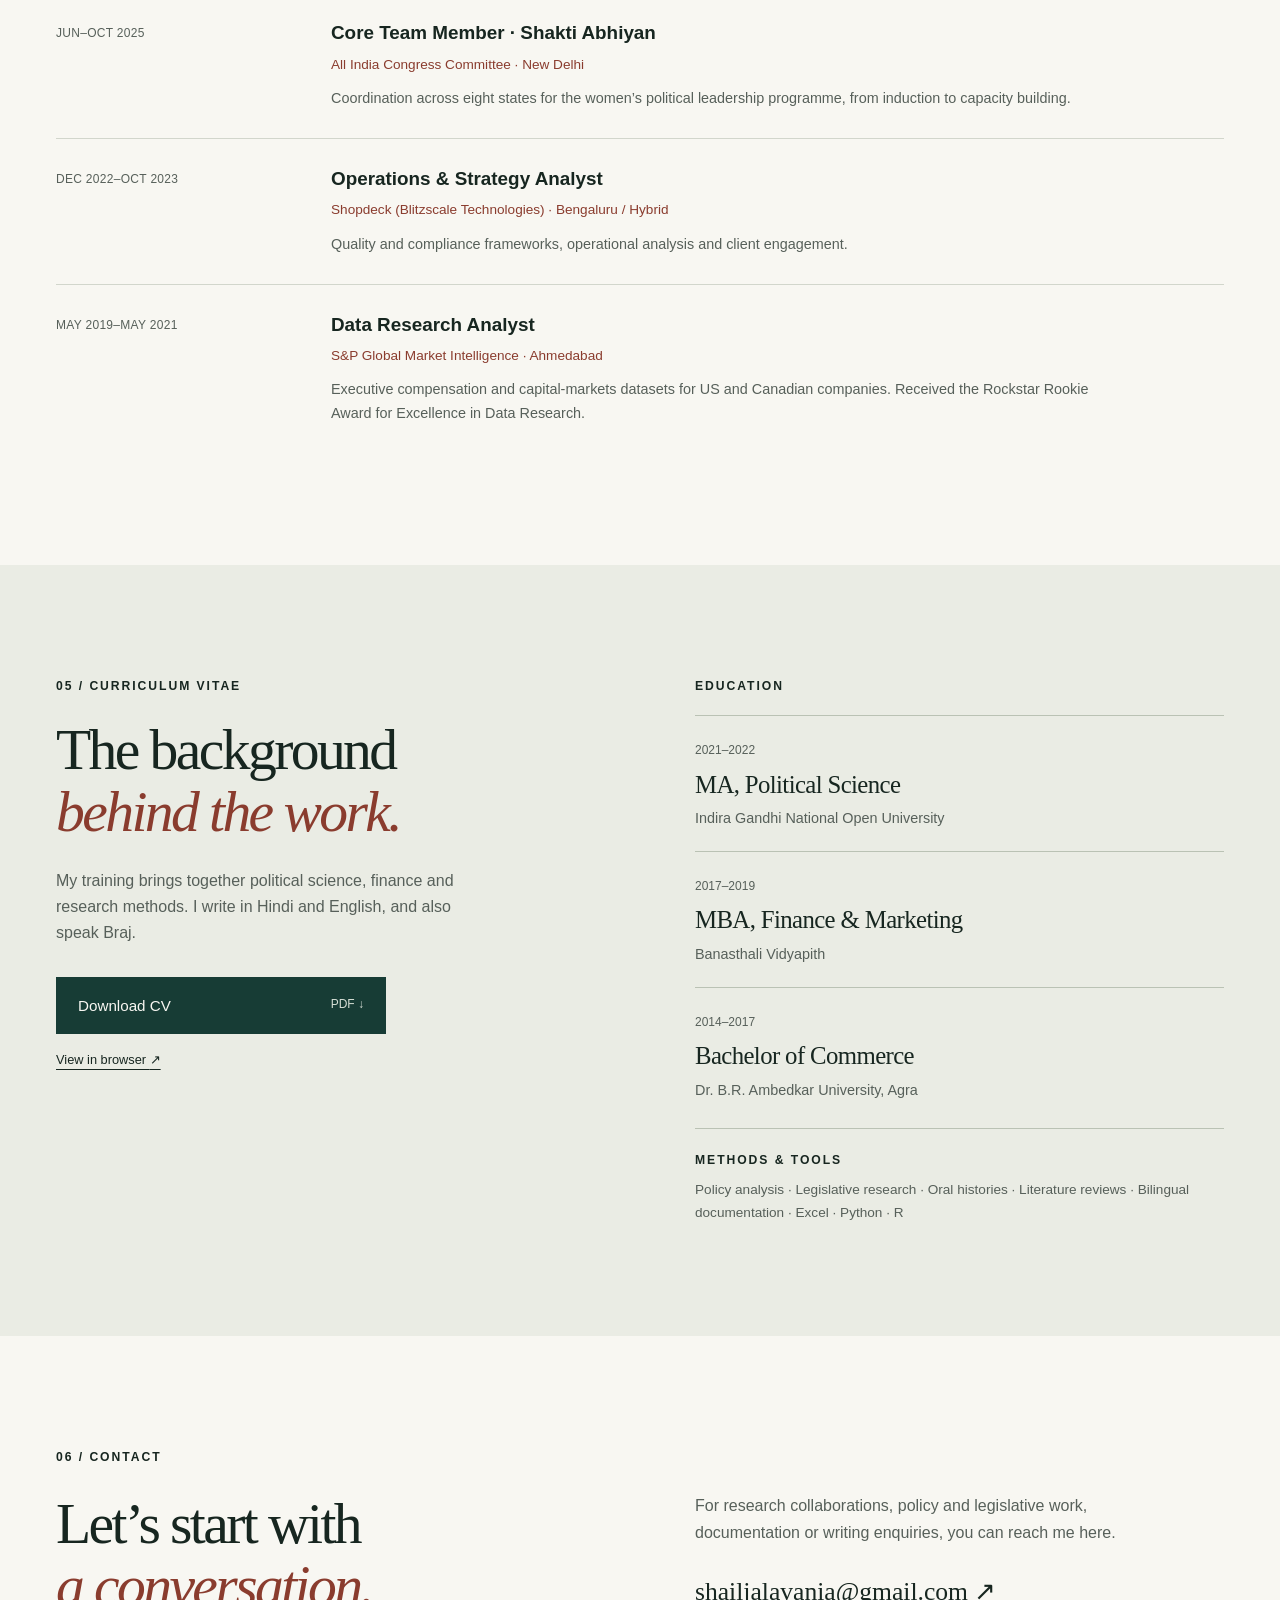
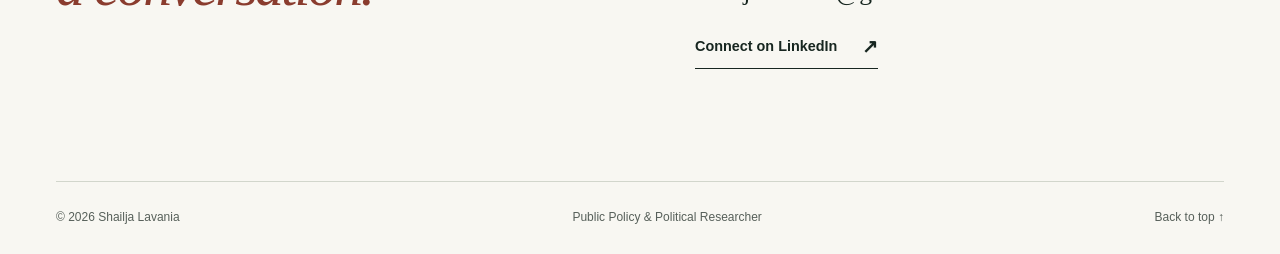
==== commit 2a94acfa: "Redesign research journey as responsive arrow timeline" ====
--- a/index.html
+++ b/index.html
@@ -81,18 +81,18 @@
 </div>
 </div>
 <ol aria-label="My research journey" class="journey">
-<li><span>2017–2021</span>
+<li><div class="journey-copy"><span class="journey-date">2017–2021</span>
 <h3>Finance &amp; data</h3>
-<p>MBA, followed by research at S&amp;P Global.</p></li>
-<li><span>2021–2022</span>
+<p>MBA, followed by research at S&amp;P Global.</p></div><div aria-hidden="true" class="journey-rail"><span class="journey-node">01</span></div></li>
+<li><div class="journey-copy"><span class="journey-date">2021–2022</span>
 <h3>A return to social questions</h3>
-<p>Master’s study in political science.</p></li>
-<li><span>2024–2026</span>
+<p>Master’s study in political science.</p></div><div aria-hidden="true" class="journey-rail"><span class="journey-node">02</span></div></li>
+<li><div class="journey-copy"><span class="journey-date">2024–2026</span>
 <h3>Policy &amp; institutions</h3>
-<p>Legislative research and political consulting.</p></li>
-<li><span>2026–PRESENT</span>
+<p>Legislative research and political consulting.</p></div><div aria-hidden="true" class="journey-rail"><span class="journey-node">03</span></div></li>
+<li><div class="journey-copy"><span class="journey-date">2026–PRESENT</span>
 <h3>Stories from the field</h3>
-<p>Community documentation and the Kiul River.</p></li></ol>
+<p>Community documentation and the Kiul River.</p></div><div aria-hidden="true" class="journey-rail"><span class="journey-node">04</span></div></li></ol>
 </div>
 </section>
 <section aria-labelledby="research-title" class="research section wrap" id="research">
--- a/styles.css
+++ b/styles.css
@@ -392,32 +392,10 @@
   margin-top:10px;
   color:var(--paper)
 }
-.journey {
-  margin:64px 0 0;
-  padding:30px 0 0;
-  border-top:1px solid #4c6c60;
-  list-style:none;
-  display:grid;
-  grid-template-columns:repeat(4,1fr);
-  gap:32px
-}
-.journey span {
-  font-size:.75rem;
-  color:#d6c6a4
-}
-.journey h3 {
-  font-family:var(--sans);
-  font-size:.95rem;
-  font-weight:600;
-  line-height:1.4;
-  margin:15px 0 10px;
-  letter-spacing:0
-}
-.journey p {
-  font-size:.85rem;
-  line-height:1.65;
-  color:#d0dacf
-}
+
+
+
+
 .section-heading {
   display:flex;
   align-items:end;
@@ -1005,10 +983,7 @@
   .story-copy p {
     font-size:.95rem
   }
-  .journey {
-    grid-template-columns:1fr 1fr;
-    gap:30px
-  }
+
   .section-heading {
     gap:35px
   }
@@ -1202,19 +1177,10 @@
   .story-note {
     margin-top:25px
   }
-  .journey {
-    margin-top:40px;
-    gap:28px 20px
-  }
-  .journey span {
-    font-size:.7rem
-  }
-  .journey h3 {
-    font-size:.85rem
-  }
-  .journey p {
-    font-size:.8rem
-  }
+
+
+
+
   .section-heading {
     display:block;
     margin-bottom:32px
@@ -1451,6 +1417,57 @@
 }
 
 /* Work samples retain their complete photographs at every screen size. */
+/* Research journey: connected milestones, alternating above and below the rail. */
+.journey {
+  display:grid;
+  grid-template-columns:repeat(4,minmax(0,1fr));
+  grid-template-rows:minmax(165px,auto) 52px minmax(165px,auto);
+  list-style:none;
+  margin:64px 0 0;
+  padding:44px 0 0;
+  border-top:1px solid #4c6c60;
+  gap:0;
+}
+.journey li {
+  --milestone:#9fbcad;
+  display:grid;
+  grid-template-rows:subgrid;
+  grid-row:1/4;
+  min-width:0;
+  position:relative;
+}
+.journey li:nth-child(2) { --milestone:#d6c6a4; grid-column:2; }
+.journey li:nth-child(3) { --milestone:#7fb9b1; grid-column:3; }
+.journey li:nth-child(4) { --milestone:#dcaa8d; grid-column:4; }
+.journey-copy { grid-row:1; align-self:end; padding:0 24px 36px; }
+.journey li:nth-child(even) .journey-copy { grid-row:3; align-self:start; padding:36px 24px 0; }
+.journey .journey-date { display:block; color:var(--milestone); font-size:.75rem; font-weight:600; letter-spacing:.09em; }
+.journey h3 { font-family:var(--serif); font-size:1.6rem; line-height:1.2; letter-spacing:-.02em; margin:12px 0 10px; color:var(--paper); }
+.journey p { font-size:.9rem; line-height:1.65; color:#dce3da; max-width:250px; }
+.journey-rail { grid-row:2; position:relative; display:grid; place-items:center; }
+.journey-rail::before { content:""; position:absolute; inset:5px 3px; background:var(--milestone); clip-path:polygon(0 0,calc(100% - 20px) 0,100% 50%,calc(100% - 20px) 100%,0 100%,20px 50%); }
+.journey li:first-child .journey-rail::before { clip-path:polygon(0 0,calc(100% - 20px) 0,100% 50%,calc(100% - 20px) 100%,0 100%); }
+.journey-rail::after { content:""; position:absolute; width:1px; height:32px; background:var(--milestone); bottom:100%; left:50%; }
+.journey li:nth-child(even) .journey-rail::after { bottom:auto; top:100%; }
+.journey .journey-node { z-index:1; display:grid; place-items:center; width:44px; height:44px; border-radius:50%; border:3px solid var(--milestone); outline:4px solid var(--green); background:var(--green); color:var(--paper); font-size:.75rem; font-weight:600; font-variant-numeric:tabular-nums; }
+@media(max-width:860px) {
+  .journey { grid-template-columns:1fr; grid-template-rows:none; padding-top:32px; margin-top:40px; }
+  .journey li,.journey li:nth-child(n) { grid-column:1; grid-row:auto; grid-template-columns:52px minmax(0,1fr); grid-template-rows:auto; }
+  .journey .journey-copy,.journey li:nth-child(even) .journey-copy { grid-column:2; grid-row:1; align-self:start; padding:5px 0 38px 28px; }
+  .journey li:last-child .journey-copy { padding-bottom:5px; }
+  .journey-rail { grid-column:1; grid-row:1; align-items:start; padding-top:8px; }
+  .journey .journey-rail::before,.journey li:first-child .journey-rail::before { inset:0 15px 0; clip-path:polygon(0 0,50% 10px,100% 0,100% calc(100% - 12px),50% 100%,0 calc(100% - 12px)); }
+  .journey .journey-rail::after,.journey li:nth-child(even) .journey-rail::after { top:29px; bottom:auto; left:100%; width:17px; height:1px; }
+  .journey h3 { font-size:1.55rem; margin-top:9px; }
+  .journey p { max-width:440px; }
+}
+@media print {
+  .journey { display:block; }
+  .journey li { display:block; break-inside:avoid; margin-bottom:20px; }
+  .journey .journey-copy,.journey li:nth-child(even) .journey-copy { padding:0; }
+  .journey-rail { display:none; }
+  .journey h3,.journey .journey-date { color:black; }
+}
 .work-links { display:flex; flex-wrap:wrap; align-items:center; gap:12px 24px; margin-top:22px; }
 .work-gallery { display:grid; grid-template-columns:repeat(2,minmax(0,1fr)); gap:24px; }
 .parliament-gallery { grid-column:2/-1; max-width:780px; }
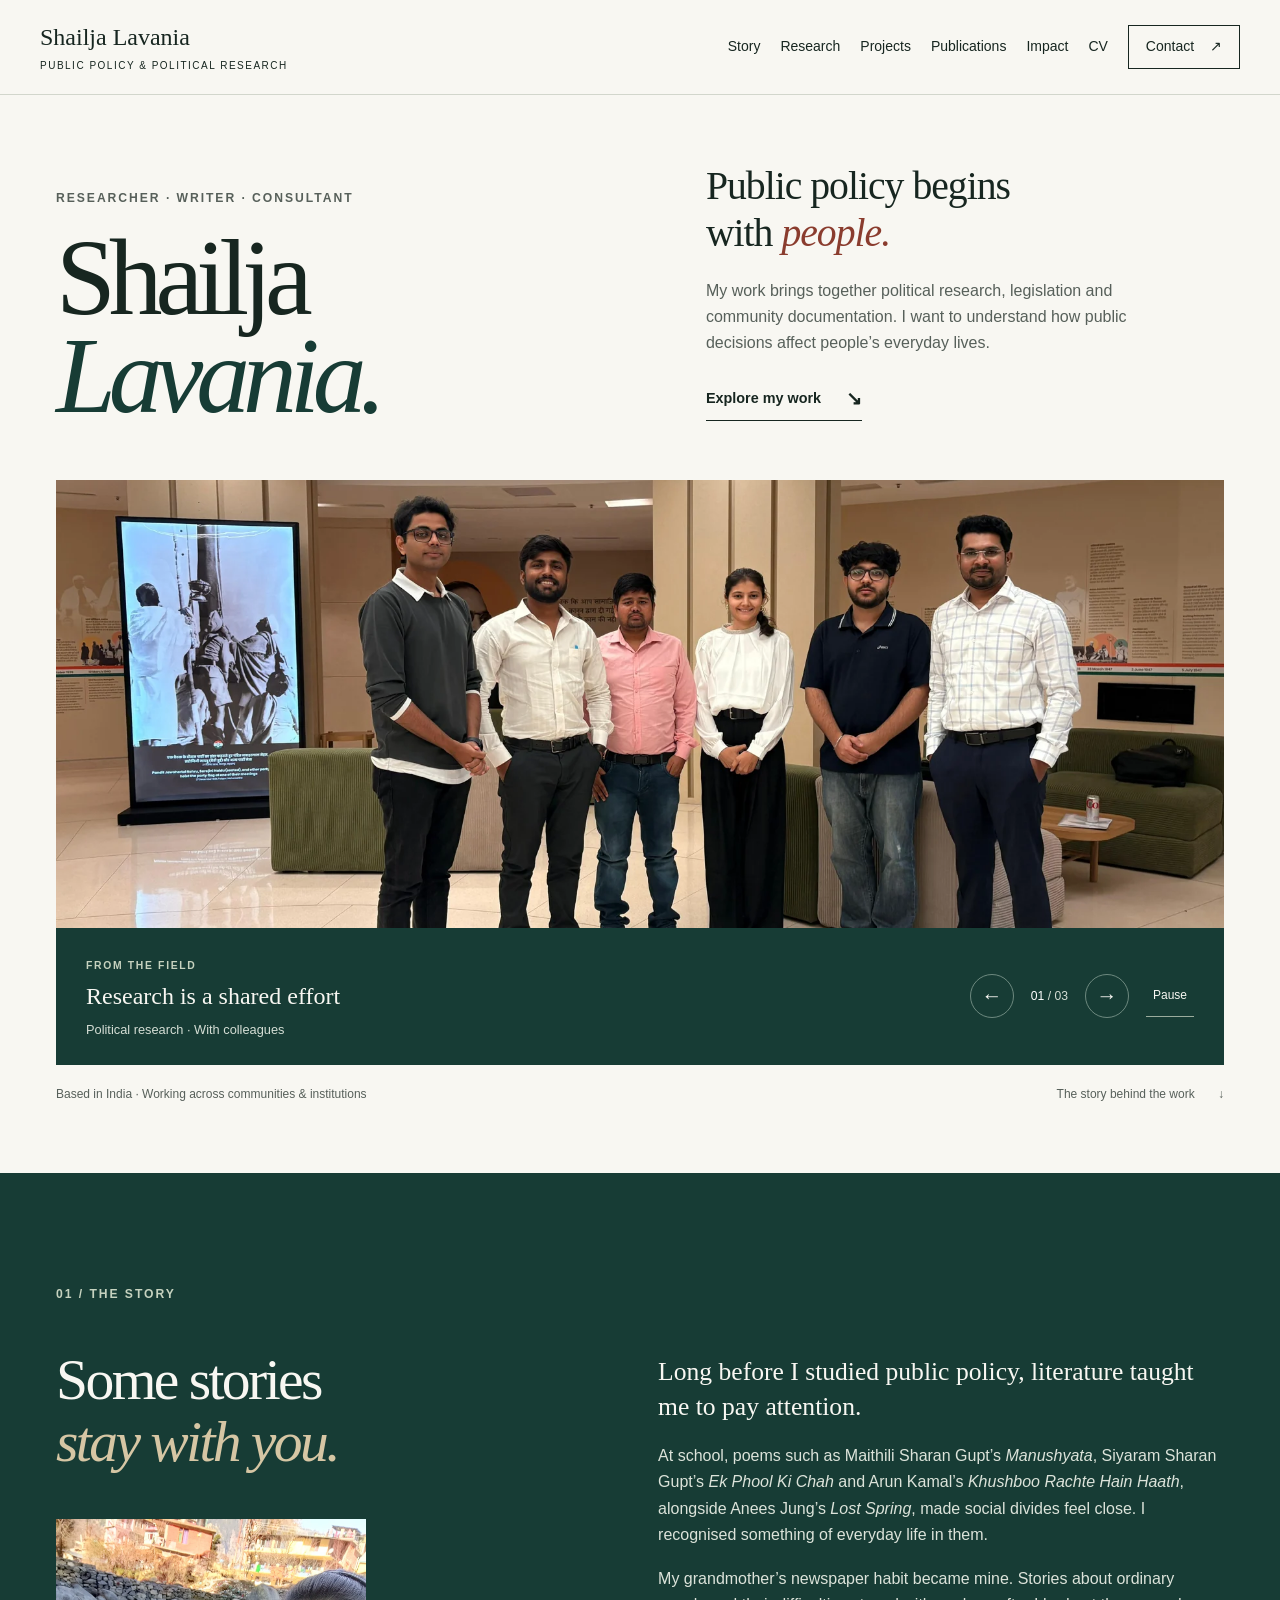
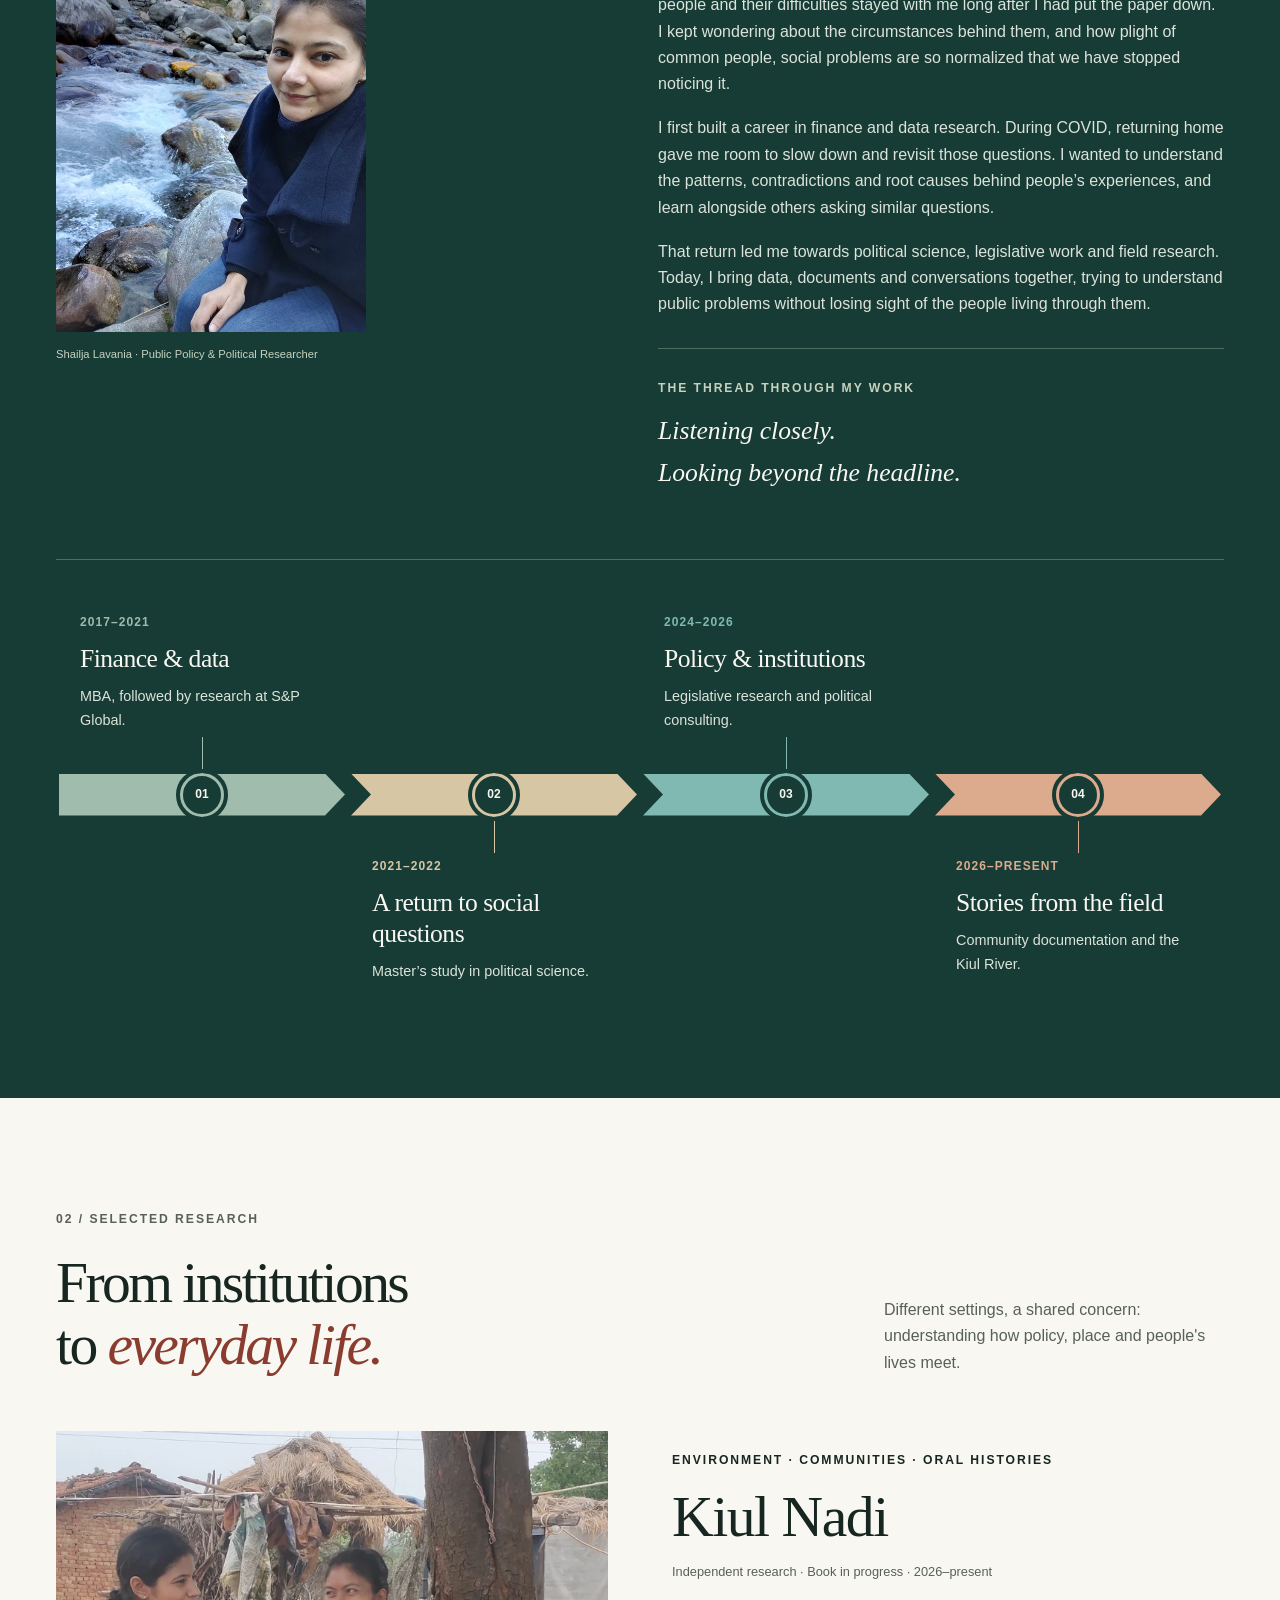
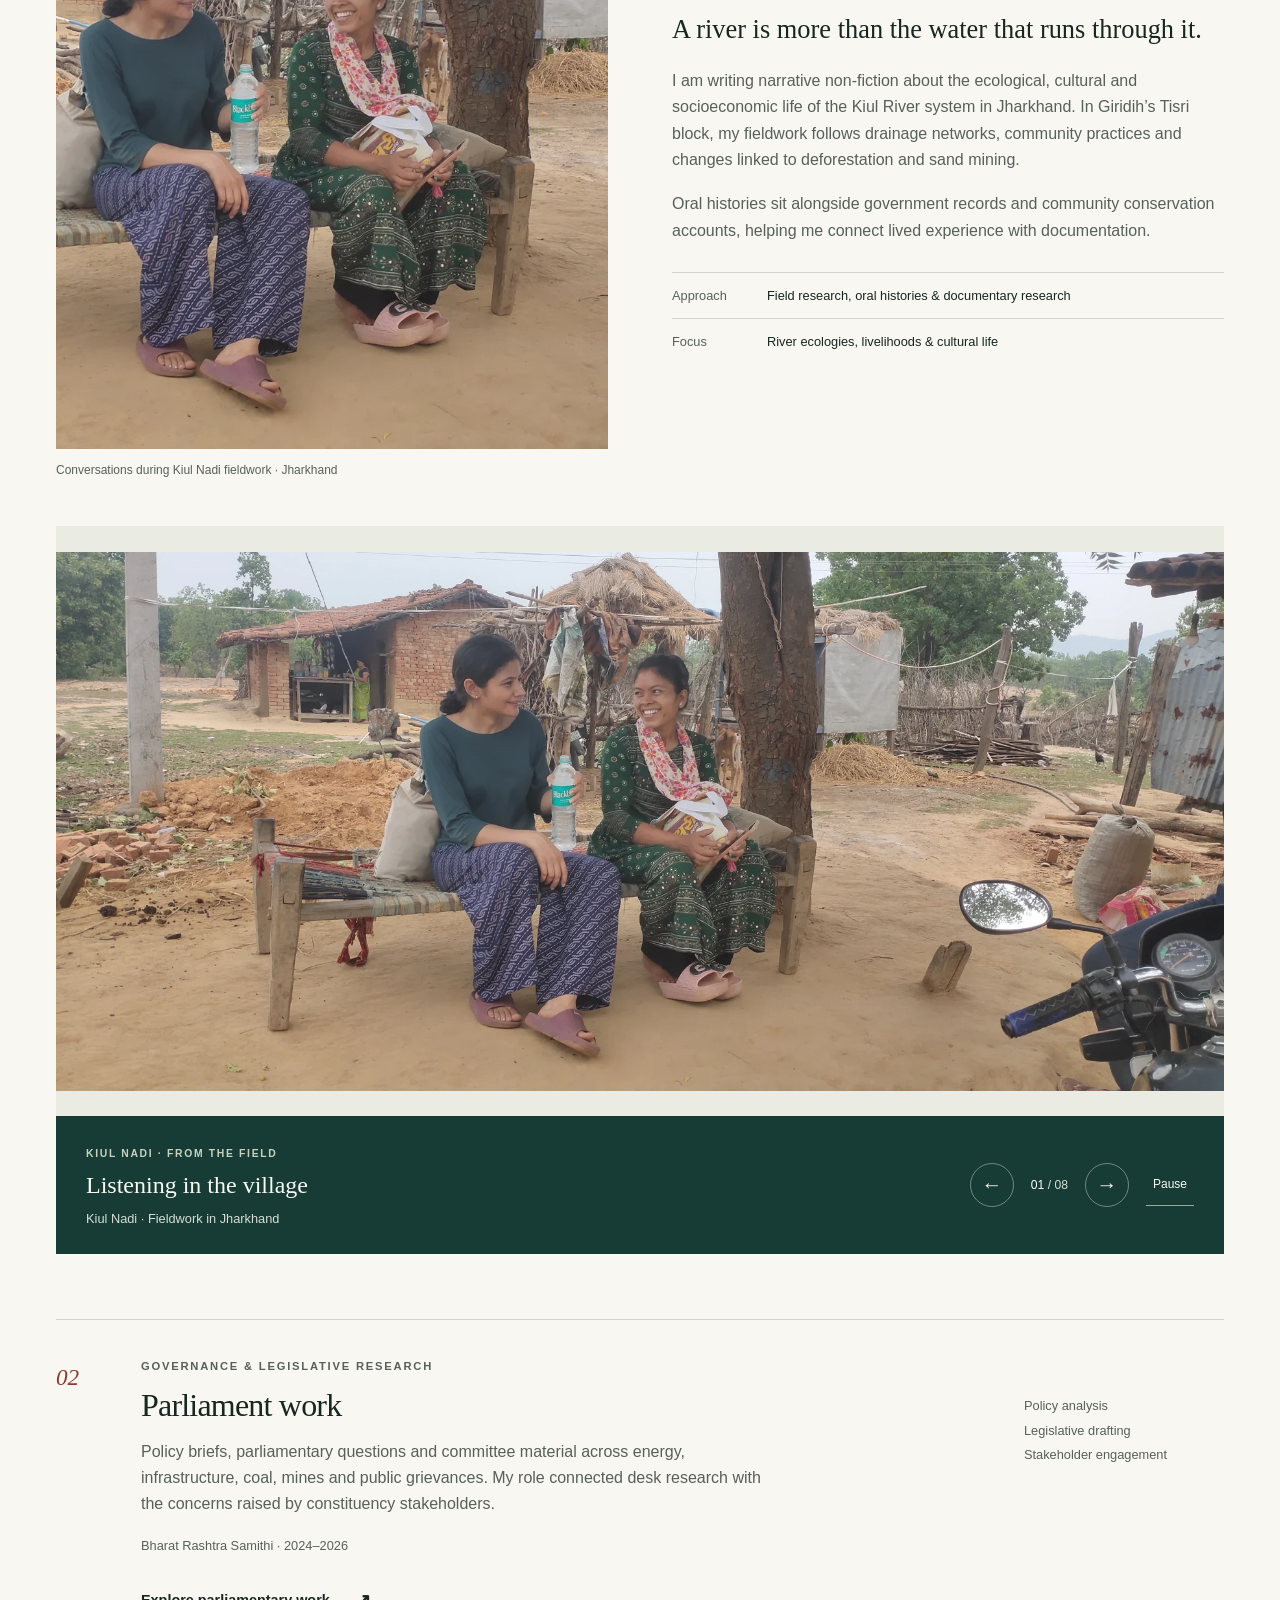
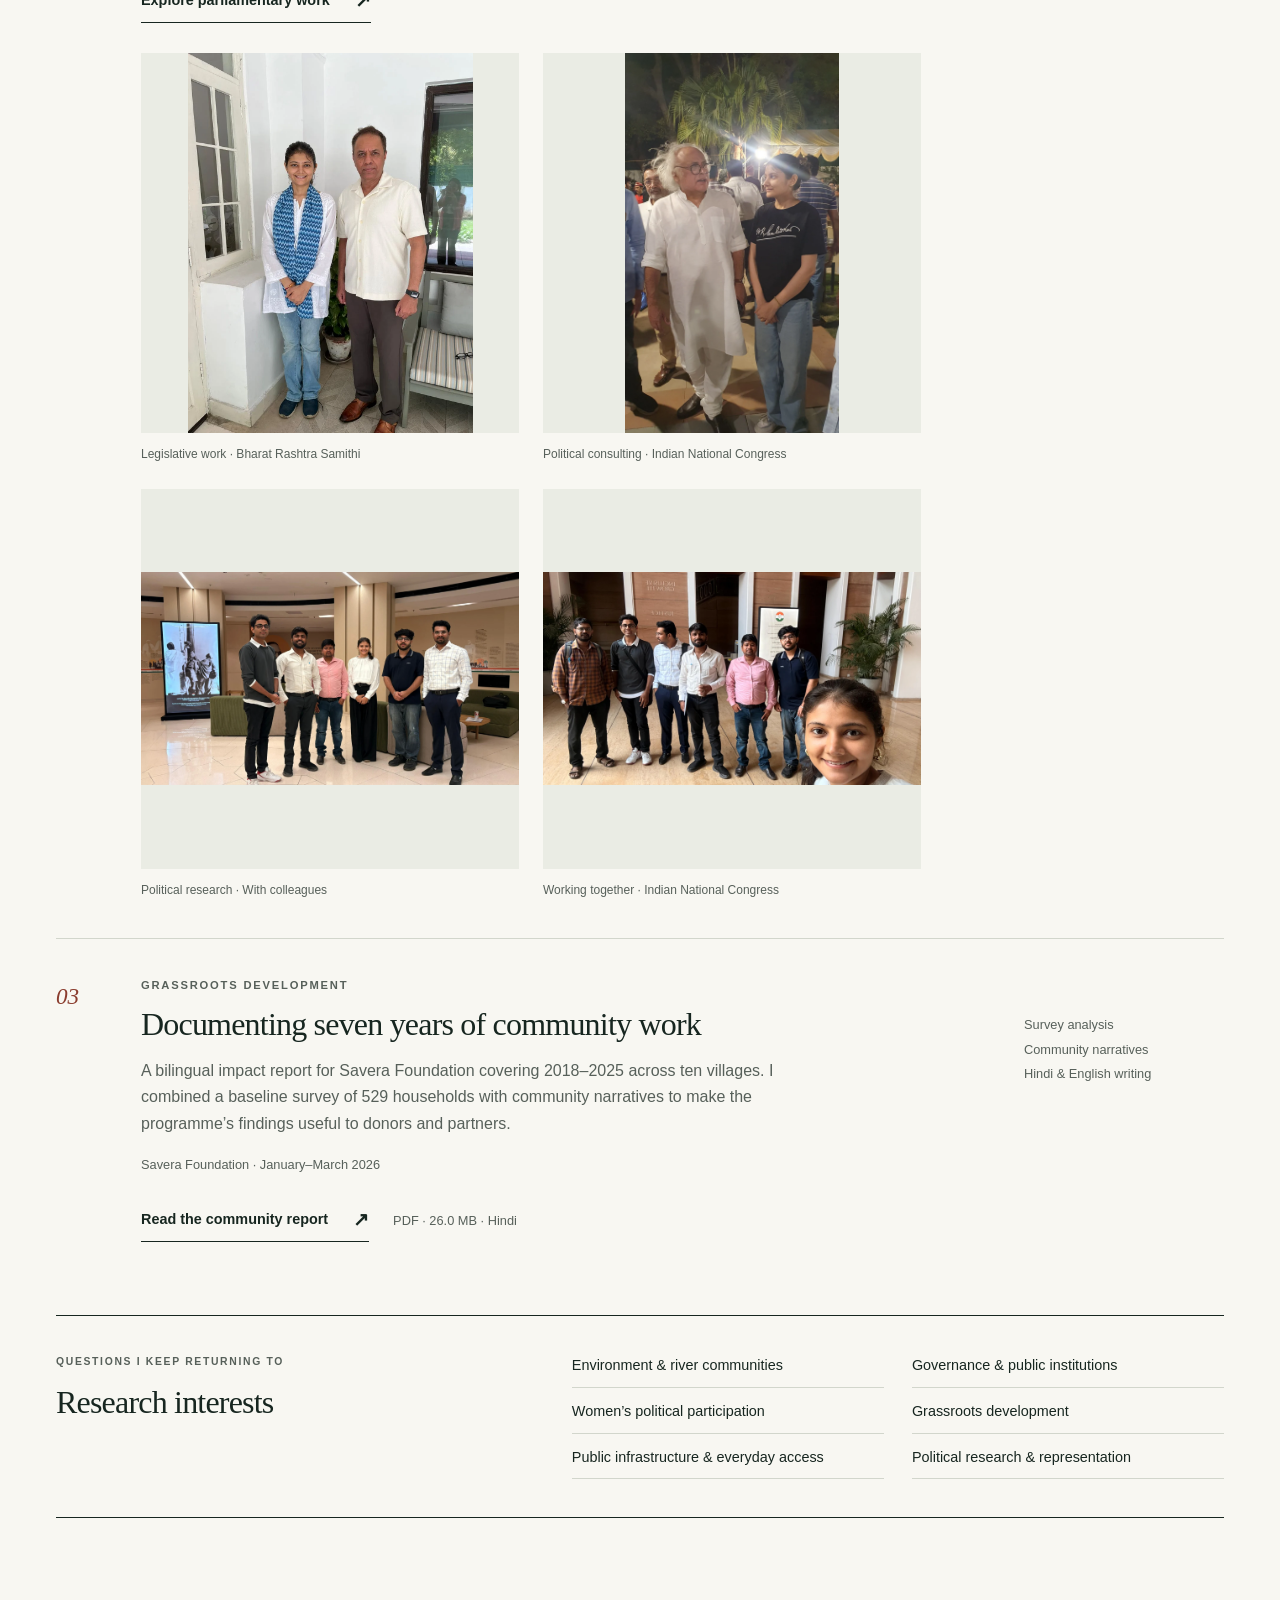
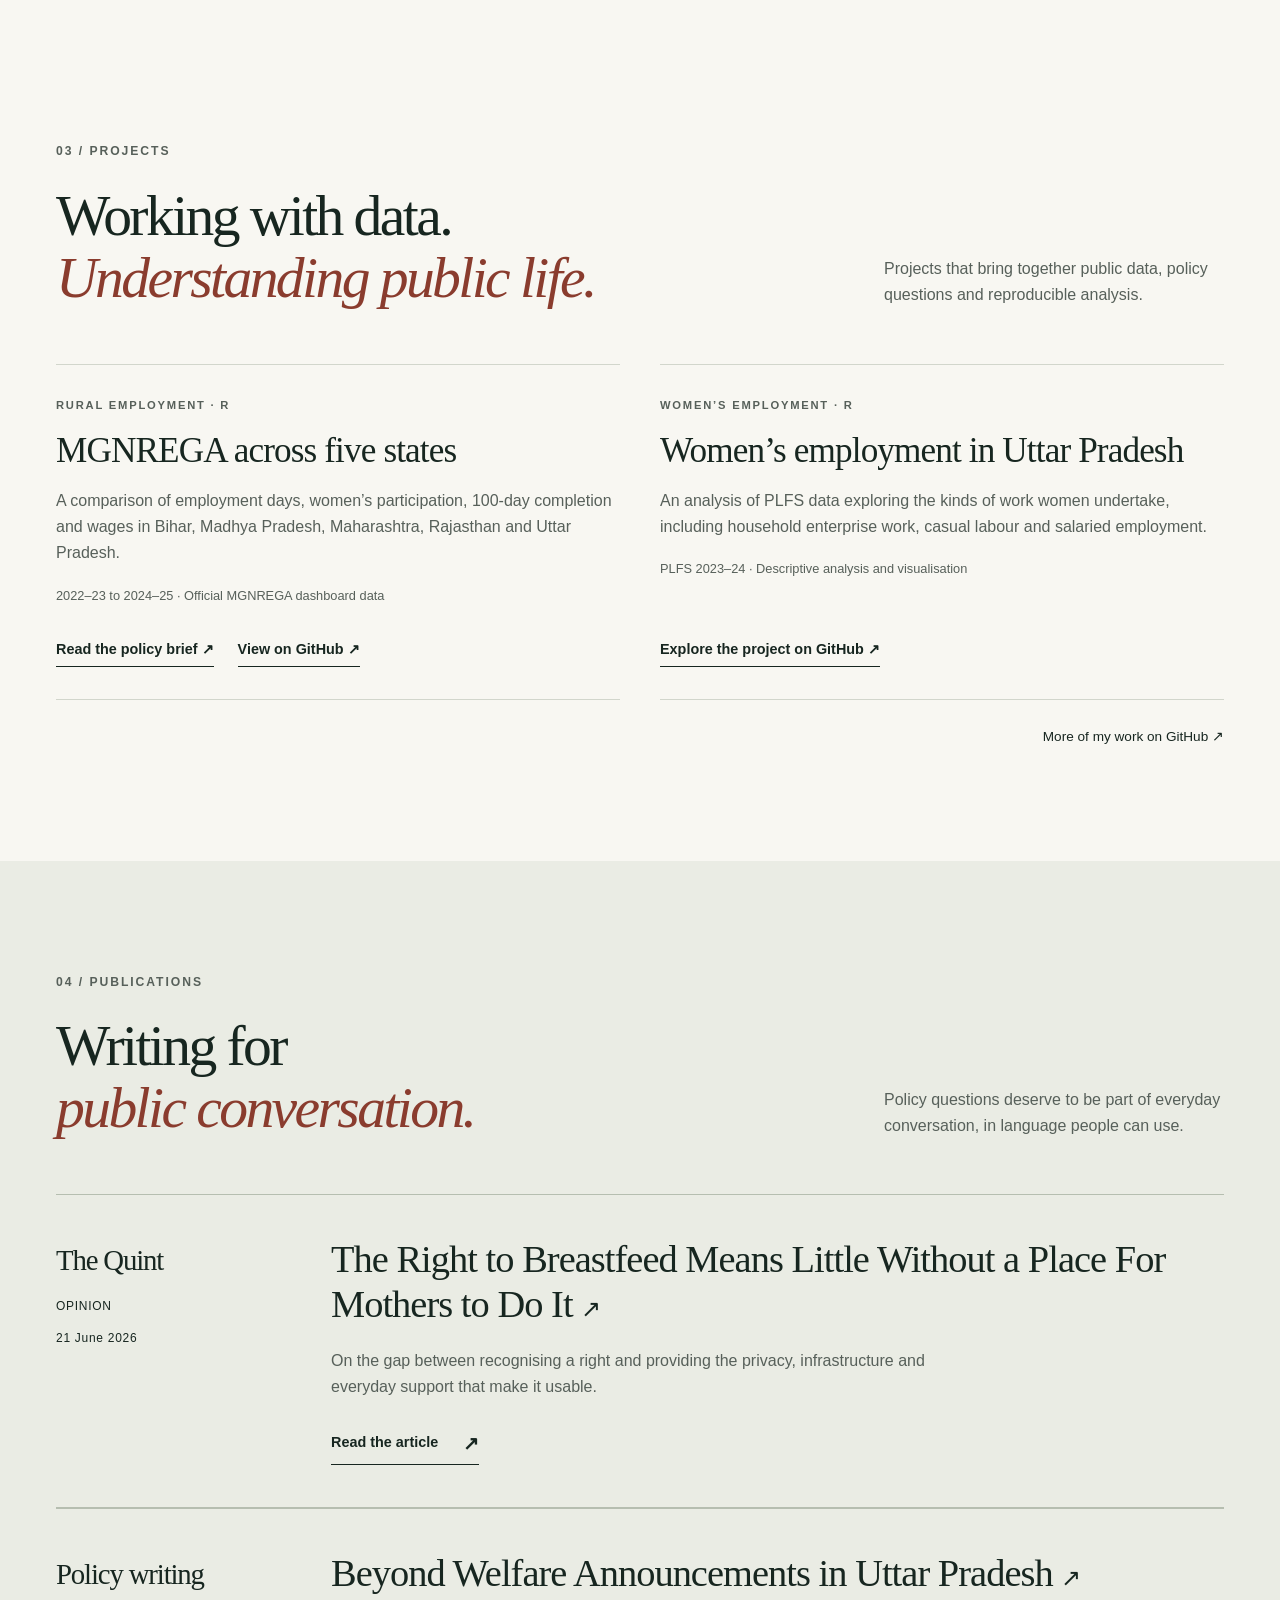
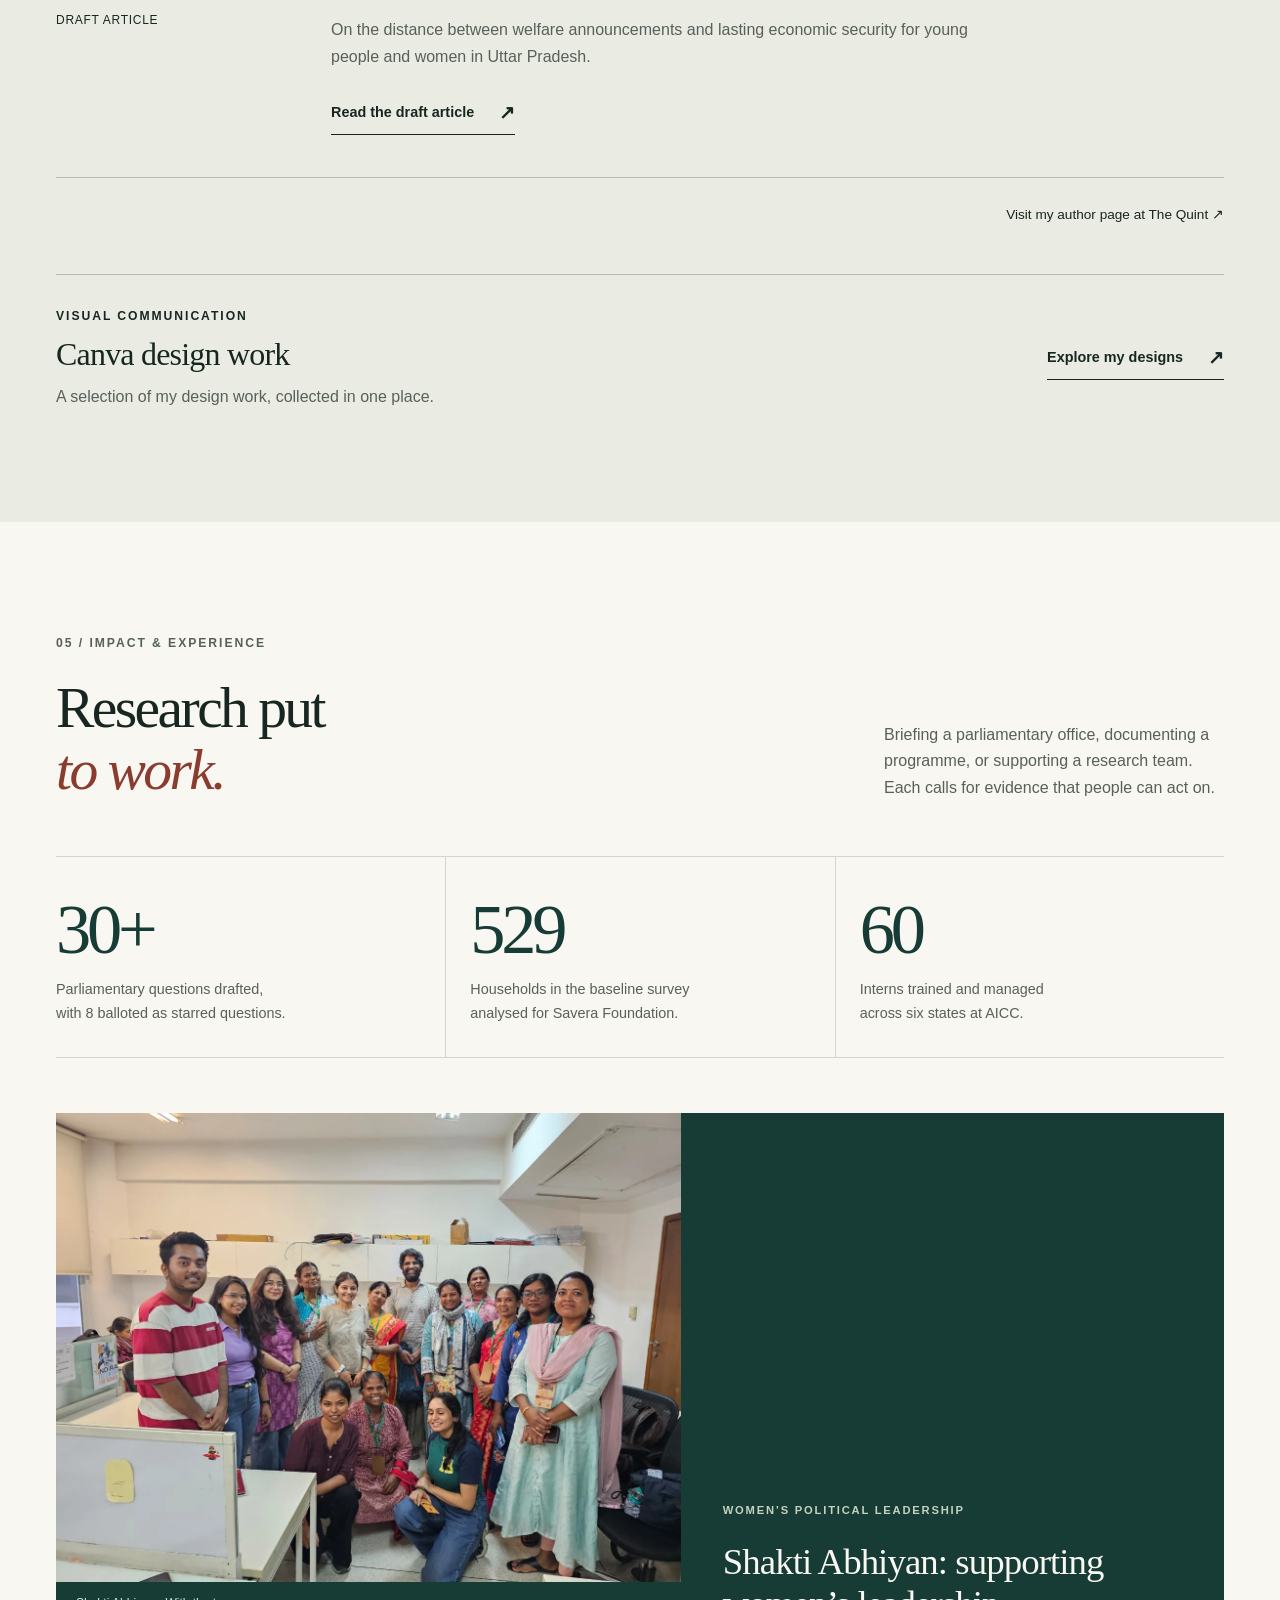
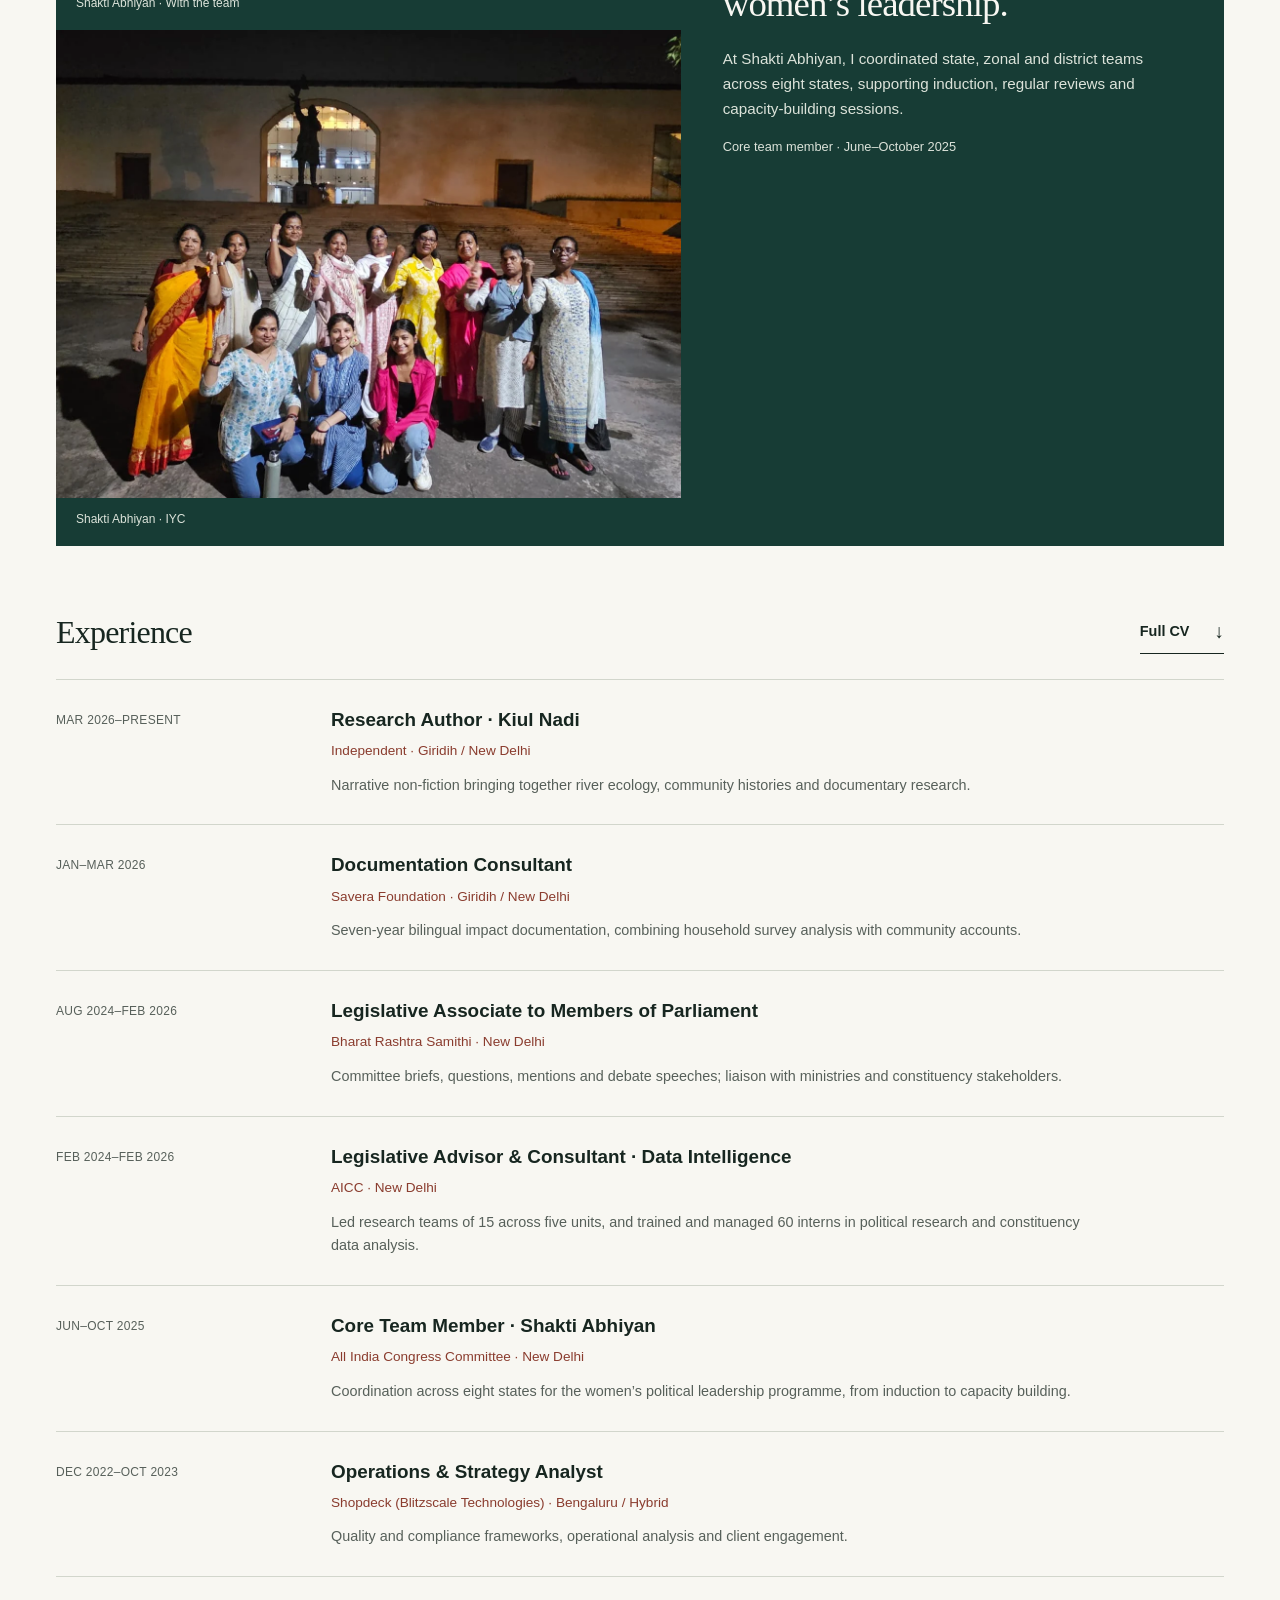
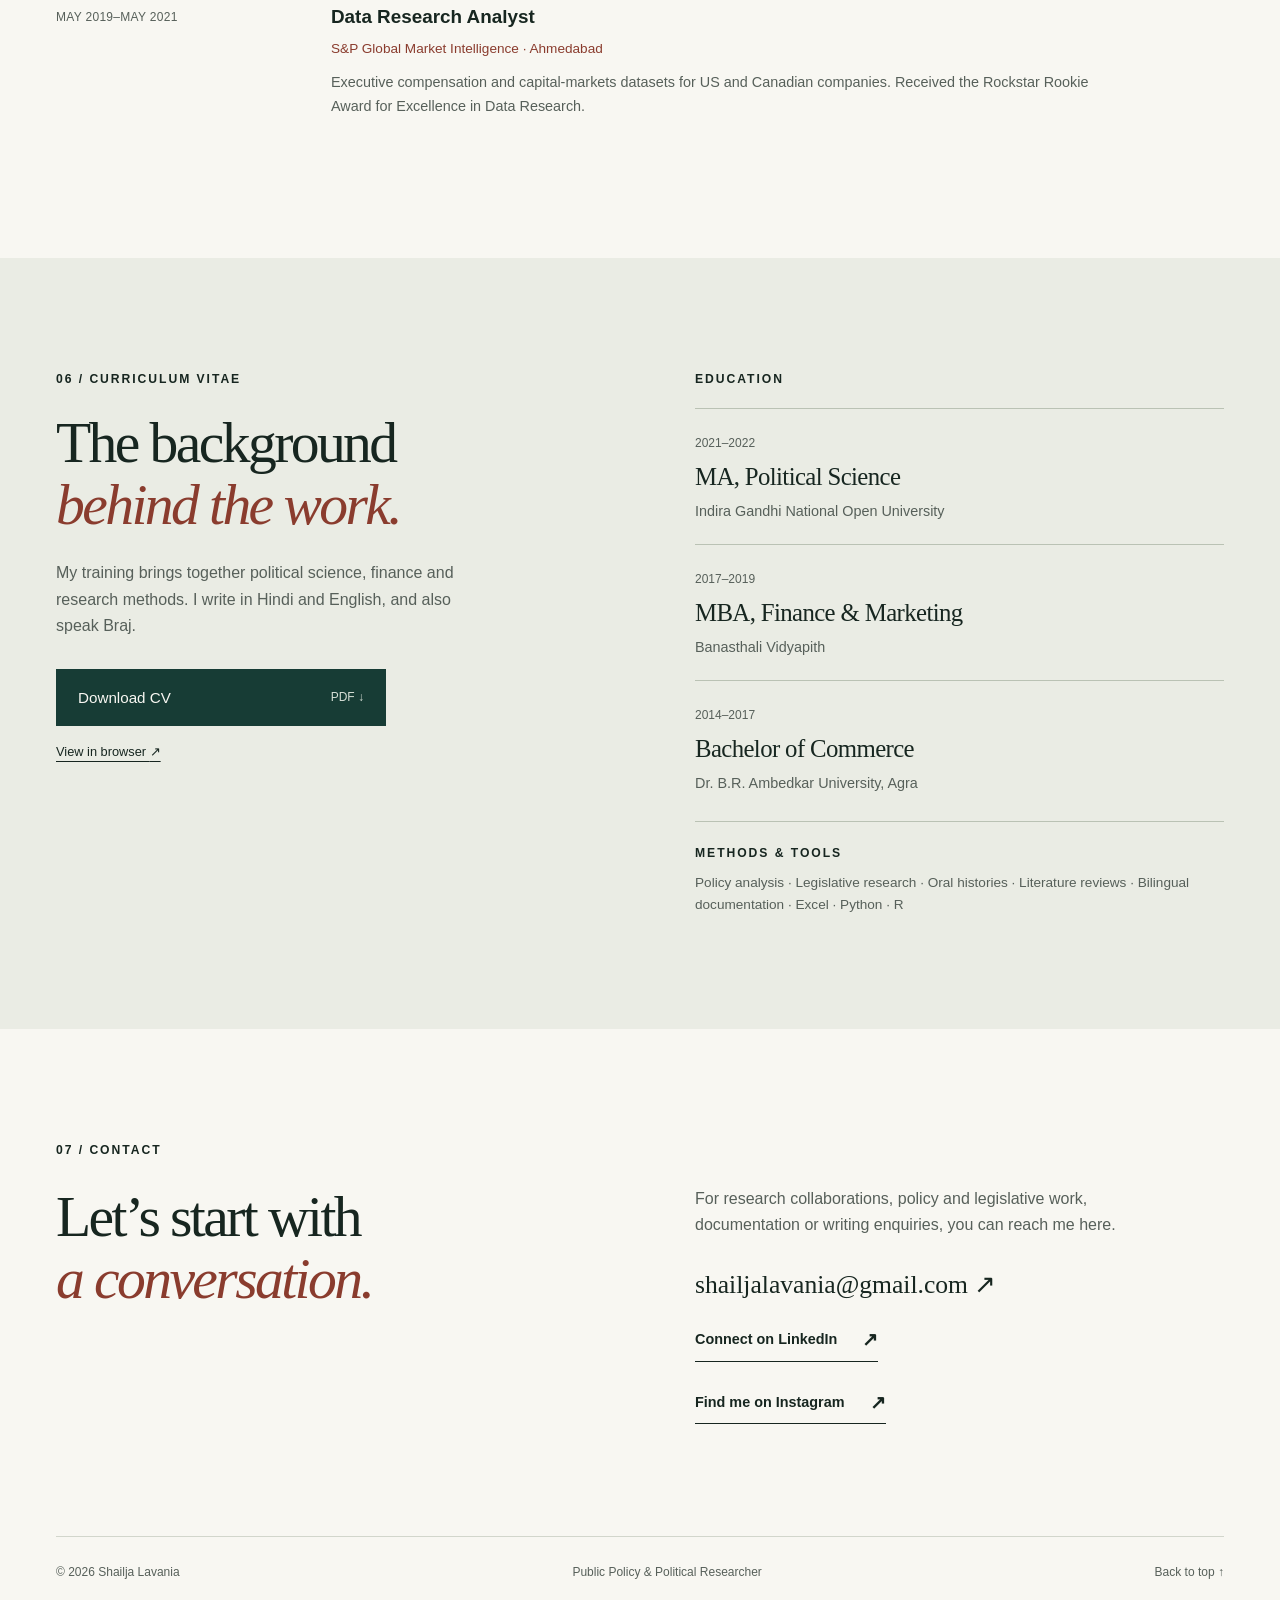
==== commit 19e35a29: "Add policy projects and refresh portfolio photos CV and copy" ====
--- a/index.html
+++ b/index.html
@@ -25,7 +25,7 @@
 <a aria-label="Shailja Lavania, home" class="brand" href="#home">Shailja Lavania<span>PUBLIC POLICY &amp; POLITICAL RESEARCH</span></a>
 <button aria-controls="navigation" aria-expanded="false" class="menu-toggle" type="button">Menu <span aria-hidden="true">☰</span></button>
 <nav aria-label="Main navigation" id="navigation">
-<a href="#story">Story</a><a href="#research">Research</a><a href="#publications">Publications</a><a href="#impact">Impact</a><a href="#cv">CV</a>
+<a href="#story">Story</a><a href="#research">Research</a><a href="#projects">Projects</a><a href="#publications">Publications</a><a href="#impact">Impact</a><a href="#cv">CV</a>
 <a class="nav-contact" href="#contact">Contact <span aria-hidden="true">↗</span></a>
 </nav>
 </div>
@@ -38,24 +38,20 @@
 <h1 id="hero-title">Shailja<br/><em>Lavania.</em></h1></div>
 <div class="hero-summary">
 <p class="hero-statement">Public policy begins<br/> with <em>people.</em></p>
-<p>I work across political research, legislation and community documentation—asking how public decisions shape everyday lives.</p>
+<p>My work brings together political research, legislation and community documentation. I want to understand how public decisions affect people’s everyday lives.</p>
 <a class="text-link" href="#research">Explore my work <span aria-hidden="true">↘</span></a></div>
 </div>
 <div aria-label="Photographs from my work" aria-roledescription="carousel" class="slideshow" role="region">
-<div class="slides">
-<figure aria-label="1 of 3" aria-roledescription="slide" class="slide is-active" data-caption="Fieldwork in Jharkhand · Independent research, 2026" data-title="Along the Kiul River" role="group">
-<img alt="Walking through the shallow Kiul River with a small group during fieldwork" fetchpriority="high" height="576" src="assets/images/kiul-fieldwork.webp" width="1280"/>
-</figure>
-<figure aria-hidden="true" aria-label="2 of 3" aria-roledescription="slide" class="slide" data-caption="Shakti Abhiyan · Organising and leadership, 2025" data-title="Women's political participation" hidden="" role="group">
+<div class="slides"><figure aria-hidden="false" aria-label="1 of 3" aria-roledescription="slide" class="slide is-active" data-caption="Political research · With colleagues" data-title="Research is a shared effort" role="group">
+<img alt="Shailja standing with research colleagues in an indoor group photograph" fetchpriority="high" height="1013" loading="eager" src="assets/images/research-team.webp" width="1800"/>
+</figure><figure aria-hidden="true" aria-label="2 of 3" aria-roledescription="slide" class="slide" data-caption="Shakti Abhiyan · Organising and leadership, 2025" data-title="Women's political participation" hidden="" role="group">
 <img alt="A group photograph from Shakti Abhiyan outside Indira Bhawan" height="1200" loading="lazy" src="assets/images/shakti-leadership.webp" width="1600"/>
-</figure>
-<figure aria-hidden="true" aria-label="3 of 3" aria-roledescription="slide" class="slide" data-caption="Political research · With colleagues" data-title="Research is a shared effort" hidden="" role="group">
-<img alt="Shailja standing with research colleagues in an indoor group photograph" height="1013" loading="lazy" src="assets/images/research-team.webp" width="1800"/>
-</figure>
-</div>
+</figure><figure aria-hidden="true" aria-label="3 of 3" aria-roledescription="slide" class="slide" data-caption="Conversations and shared moments during fieldwork" data-title="With the community" hidden="" role="group">
+<img alt="Shailja with children and adults during a community visit" height="1800" loading="lazy" src="assets/images/community-field-visit.webp" width="1800"/>
+</figure></div>
 <div class="slider-footer">
 <div class="slide-caption"><span class="eyebrow">FROM THE FIELD</span>
-<p data-slider="slide-title" id="slide-title">Along the Kiul River</p><span data-slider="slide-caption" id="slide-caption">Fieldwork in Jharkhand · Independent research, 2026</span></div>
+<p data-slider="slide-title" id="slide-title">Research is a shared effort</p><span data-slider="slide-caption" id="slide-caption">Political research · With colleagues</span></div>
 <div class="slider-controls"><button aria-label="Previous photograph" class="icon-button" data-slider="previous-slide" id="previous-slide" type="button">←</button><span aria-hidden="true" class="slide-counter"><b data-slider="slide-number" id="slide-number">01</b> / 03</span><button aria-label="Next photograph" class="icon-button" data-slider="next-slide" id="next-slide" type="button">→</button><button aria-label="Pause slideshow" class="pause-button" data-slider="toggle-slideshow" id="toggle-slideshow" type="button">Pause</button></div>
 </div>
 <p aria-atomic="true" aria-live="polite" class="sr-only" data-slider="slider-announcement" id="slider-announcement"></p>
@@ -73,8 +69,8 @@
 <div class="story-copy">
 <p class="lead">Long before I studied public policy, literature taught me to pay attention.</p>
 <p>At school, poems such as Maithili Sharan Gupt’s <cite>Manushyata</cite>, Siyaram Sharan Gupt’s <cite>Ek Phool Ki Chah</cite> and Arun Kamal’s <cite>Khushboo Rachte Hain Haath</cite>, alongside Anees Jung’s <cite>Lost Spring</cite>, made social divides feel close. I recognised something of everyday life in them.</p>
-<p>My grandmother’s newspaper habit became mine. Stories about ordinary people and their difficulties stayed with me long after I had put the paper down. I kept wondering about the circumstances behind them, and how hardship could become so familiar that we stopped noticing it.</p>
-<p>I first built a career in finance and data research. During COVID, returning home gave me room to slow down and revisit those questions. I wanted to understand the patterns, contradictions and root causes behind people’s experiences—and learn alongside others asking similar questions.</p>
+<p>My grandmother’s newspaper habit became mine. Stories about ordinary people and their difficulties stayed with me long after I had put the paper down. I kept wondering about the circumstances behind them, and how plight of common people, social problems are so normalized that we have stopped noticing it.</p>
+<p>I first built a career in finance and data research. During COVID, returning home gave me room to slow down and revisit those questions. I wanted to understand the patterns, contradictions and root causes behind people’s experiences, and learn alongside others asking similar questions.</p>
 <p>That return led me towards political science, legislative work and field research. Today, I bring data, documents and conversations together, trying to understand public problems without losing sight of the people living through them.</p>
 <div class="story-note"><span class="eyebrow">THE THREAD THROUGH MY WORK</span>
 <p>Listening closely.<br/>Looking beyond the headline.</p></div>
@@ -102,7 +98,7 @@
 <h2 id="research-title">From institutions<br/>to <em>everyday life.</em></h2></div>
 <p>Different settings, a shared concern: understanding how policy, place and people's lives meet.</p></div>
 <article class="featured-research">
-<figure><img alt="Exposed rock, sand and shallow water in the Kiul River" height="1500" loading="lazy" src="assets/images/kiul-river.webp" width="1500"/><figcaption>The Kiul River · Jharkhand</figcaption></figure>
+<figure><img alt="Shailja speaking with a woman seated outside a home" height="831" loading="lazy" src="assets/images/kiul-feature-current.webp" width="1800"/><figcaption>Conversations during Kiul Nadi fieldwork · Jharkhand</figcaption></figure>
 <div class="research-copy">
 <p class="eyebrow">ENVIRONMENT · COMMUNITIES · ORAL HISTORIES</p>
 <h3>Kiul Nadi</h3>
@@ -120,14 +116,14 @@
 </dl>
 </div>
 </article>
-<div aria-label="Kiul Nadi project photographs" aria-roledescription="carousel" class="slideshow kiul-slideshow" id="kiul-gallery" role="region"><div class="slides"><figure aria-label="1 of 14" aria-roledescription="slide" class="slide is-active" data-caption="Kiul Nadi · Fieldwork in Jharkhand" data-title="Along the Kiul River" role="group"><img alt="Shailja and a small group walking through shallow river water" height="576" loading="lazy" src="assets/images/kiul-gallery-01.webp" width="1280"/></figure><figure aria-hidden="true" aria-label="2 of 14" aria-roledescription="slide" class="slide" data-caption="Kiul Nadi · Fieldwork in Jharkhand" data-title="The riverbed" hidden="" role="group"><img alt="Exposed rocks and shallow water along the Kiul River" height="1500" loading="lazy" src="assets/images/kiul-gallery-02.webp" width="1500"/></figure><figure aria-hidden="true" aria-label="3 of 14" aria-roledescription="slide" class="slide" data-caption="Kiul Nadi · Fieldwork in Jharkhand" data-title="Notes from the riverbed" hidden="" role="group"><img alt="Shailja standing on the rocky riverbed with field notes" height="1600" loading="lazy" src="assets/images/kiul-gallery-03.webp" width="720"/></figure><figure aria-hidden="true" aria-label="4 of 14" aria-roledescription="slide" class="slide" data-caption="Kiul Nadi · Fieldwork in Jharkhand" data-title="Community conversations" hidden="" role="group"><img alt="Two community members seated outside a home" height="1500" loading="lazy" src="assets/images/kiul-gallery-04.webp" width="1500"/></figure><figure aria-hidden="true" aria-label="5 of 14" aria-roledescription="slide" class="slide" data-caption="Kiul Nadi · Fieldwork in Jharkhand" data-title="Meeting along the way" hidden="" role="group"><img alt="A group photograph with community members during a field visit" height="577" loading="lazy" src="assets/images/kiul-gallery-05.webp" width="1280"/></figure><figure aria-hidden="true" aria-label="6 of 14" aria-roledescription="slide" class="slide" data-caption="Kiul Nadi · Fieldwork in Jharkhand" data-title="Field notes in Jharkhand" hidden="" role="group"><img alt="A notebook and papers in a village courtyard" height="1599" loading="lazy" src="assets/images/kiul-gallery-06.webp" width="899"/></figure><figure aria-hidden="true" aria-label="7 of 14" aria-roledescription="slide" class="slide" data-caption="Kiul Nadi · Fieldwork in Jharkhand" data-title="Everyday surroundings" hidden="" role="group"><img alt="A shaded rural veranda with household belongings" height="1500" loading="lazy" src="assets/images/kiul-gallery-07.webp" width="1500"/></figure><figure aria-hidden="true" aria-label="8 of 14" aria-roledescription="slide" class="slide" data-caption="Kiul Nadi · Fieldwork in Jharkhand" data-title="Life at the water’s edge" hidden="" role="group"><img alt="A hand holding a small snail beside the river" height="1280" loading="lazy" src="assets/images/kiul-gallery-08.webp" width="576"/></figure><figure aria-hidden="true" aria-label="9 of 14" aria-roledescription="slide" class="slide" data-caption="Kiul Nadi · Fieldwork in Jharkhand" data-title="Exploring by the water" hidden="" role="group"><img alt="Children gathered beside water beneath leafy vegetation" height="1600" loading="lazy" src="assets/images/kiul-gallery-09.webp" width="1600"/></figure><figure aria-hidden="true" aria-label="10 of 14" aria-roledescription="slide" class="slide" data-caption="Kiul Nadi · Fieldwork in Jharkhand" data-title="Beneath the trees" hidden="" role="group"><img alt="Children playing beneath a broad tree" height="1200" loading="lazy" src="assets/images/kiul-gallery-10.webp" width="1600"/></figure><figure aria-hidden="true" aria-label="11 of 14" aria-roledescription="slide" class="slide" data-caption="Kiul Nadi · Fieldwork in Jharkhand" data-title="Around the village" hidden="" role="group"><img alt="Children beside a signboard beneath a tree" height="1600" loading="lazy" src="assets/images/kiul-gallery-11.webp" width="720"/></figure><figure aria-hidden="true" aria-label="12 of 14" aria-roledescription="slide" class="slide" data-caption="Kiul Nadi · Fieldwork in Jharkhand" data-title="Learning together" hidden="" role="group"><img alt="Shailja standing near a board with children seated in a courtyard" height="738" loading="lazy" src="assets/images/kiul-gallery-12.webp" width="1599"/></figure><figure aria-hidden="true" aria-label="13 of 14" aria-roledescription="slide" class="slide" data-caption="Kiul Nadi · Fieldwork in Jharkhand" data-title="Following the river" hidden="" role="group"><img alt="A group wading along a sandy stretch of the river" height="720" loading="lazy" src="assets/images/kiul-gallery-13.webp" width="1600"/></figure><figure aria-hidden="true" aria-label="14 of 14" aria-roledescription="slide" class="slide" data-caption="Kiul Nadi · Fieldwork in Jharkhand" data-title="Fieldwork with others" hidden="" role="group"><img alt="A small group walking together through the Kiul River" height="720" loading="lazy" src="assets/images/kiul-gallery-14.webp" width="1600"/></figure></div><div class="slider-footer"><div class="slide-caption"><span class="eyebrow">KIUL NADI · FROM THE FIELD</span><p data-slider="slide-title">Along the Kiul River</p><span data-slider="slide-caption">Kiul Nadi · Fieldwork in Jharkhand</span></div><div class="slider-controls"><button aria-label="Previous Kiul photograph" class="icon-button" data-slider="previous-slide" type="button">←</button><span aria-hidden="true" class="slide-counter"><b data-slider="slide-number">01</b> / 14</span><button aria-label="Next Kiul photograph" class="icon-button" data-slider="next-slide" type="button">→</button><button aria-label="Pause slideshow" class="pause-button" data-slider="toggle-slideshow" type="button">Pause</button></div></div><p aria-atomic="true" aria-live="polite" class="sr-only" data-slider="slider-announcement"></p></div>
+<div aria-label="Kiul Nadi project photographs" aria-roledescription="carousel" class="slideshow kiul-slideshow" id="kiul-gallery" role="region"><div class="slides"><figure aria-label="1 of 8" aria-roledescription="slide" class="slide is-active" data-caption="Kiul Nadi · Fieldwork in Jharkhand" data-title="Listening in the village" role="group"><img alt="Shailja speaking with a woman seated outside a home" height="831" loading="lazy" src="assets/images/kiul-current-01.webp" width="1800"/></figure><figure aria-hidden="true" aria-label="2 of 8" aria-roledescription="slide" class="slide" data-caption="Kiul Nadi · Fieldwork in Jharkhand" data-title="Conversations with women" hidden="" role="group"><img alt="A group of women gathered for an evening conversation" height="1350" loading="lazy" src="assets/images/kiul-current-02.webp" width="1800"/></figure><figure aria-hidden="true" aria-label="3 of 8" aria-roledescription="slide" class="slide" data-caption="Kiul Nadi · Fieldwork in Jharkhand" data-title="Work and everyday life" hidden="" role="group"><img alt="People gathered beneath a tree with leaves and leaf plates" height="831" loading="lazy" src="assets/images/kiul-current-03.webp" width="1800"/></figure><figure aria-hidden="true" aria-label="4 of 8" aria-roledescription="slide" class="slide" data-caption="Kiul Nadi · Fieldwork in Jharkhand" data-title="Around the trees" hidden="" role="group"><img alt="Community members seated beneath trees with gathered leaves" height="831" loading="lazy" src="assets/images/kiul-current-04.webp" width="1800"/></figure><figure aria-hidden="true" aria-label="5 of 8" aria-roledescription="slide" class="slide" data-caption="Kiul Nadi · Fieldwork in Jharkhand" data-title="Notes from the riverbed" hidden="" role="group"><img alt="Shailja standing on the riverbed with field notes" height="1600" loading="lazy" src="assets/images/kiul-current-05.webp" width="720"/></figure><figure aria-hidden="true" aria-label="6 of 8" aria-roledescription="slide" class="slide" data-caption="Kiul Nadi · Fieldwork in Jharkhand" data-title="Meeting along the way" hidden="" role="group"><img alt="Shailja with community members during a field visit" height="577" loading="lazy" src="assets/images/kiul-current-06.webp" width="1280"/></figure><figure aria-hidden="true" aria-label="7 of 8" aria-roledescription="slide" class="slide" data-caption="Kiul Nadi · Fieldwork in Jharkhand" data-title="Learning together" hidden="" role="group"><img alt="Shailja near a board with children seated in a courtyard" height="738" loading="lazy" src="assets/images/kiul-current-07.webp" width="1599"/></figure><figure aria-hidden="true" aria-label="8 of 8" aria-roledescription="slide" class="slide" data-caption="Kiul Nadi · Fieldwork in Jharkhand" data-title="Field notes in Jharkhand" hidden="" role="group"><img alt="A notebook and papers in a village courtyard" height="1599" loading="lazy" src="assets/images/kiul-current-08.webp" width="899"/></figure></div><div class="slider-footer"><div class="slide-caption"><span class="eyebrow">KIUL NADI · FROM THE FIELD</span><p data-slider="slide-title">Listening in the village</p><span data-slider="slide-caption">Kiul Nadi · Fieldwork in Jharkhand</span></div><div class="slider-controls"><button aria-label="Previous Kiul photograph" class="icon-button" data-slider="previous-slide" type="button">←</button><span aria-hidden="true" class="slide-counter"><b data-slider="slide-number">01</b> / 08</span><button aria-label="Next Kiul photograph" class="icon-button" data-slider="next-slide" type="button">→</button><button aria-label="Pause slideshow" class="pause-button" data-slider="toggle-slideshow" type="button">Pause</button></div></div><p aria-atomic="true" aria-live="polite" class="sr-only" data-slider="slider-announcement"></p></div>
 <div class="research-list">
 <article id="parliament-work"><span class="research-index">02</span>
 <div>
 <p class="eyebrow">GOVERNANCE &amp; LEGISLATIVE RESEARCH</p>
 <h3>Parliament work</h3>
 <p>Policy briefs, parliamentary questions and committee material across energy, infrastructure, coal, mines and public grievances. My role connected desk research with the concerns raised by constituency stakeholders.</p><span class="project-status">Bharat Rashtra Samithi · 2024–2026</span><div class="work-links"><a class="text-link" href="https://drive.google.com/drive/folders/1GnmnTd1PQtSpSLgNcA5cGXBLR6RuvUgW?usp=sharing" rel="noopener noreferrer" target="_blank">Explore parliamentary work <span aria-hidden="true">↗</span></a></div></div>
-<span class="method">Policy analysis<br/>Legislative drafting<br/>Stakeholder engagement</span><div aria-label="Photographs from parliamentary work" class="work-gallery parliament-gallery"><figure><a aria-label="View full photograph: Legislative work · Bharat Rashtra Samithi (opens in a new tab)" href="assets/images/parliament-associate.webp" rel="noopener noreferrer" target="_blank"><img alt="Shailja standing beside a colleague in an office doorway" height="1280" loading="lazy" src="assets/images/parliament-associate.webp" width="960"/></a><figcaption>Legislative work · Bharat Rashtra Samithi</figcaption></figure><figure><a aria-label="View full photograph: Political consulting · Indian National Congress (opens in a new tab)" href="assets/images/parliament-consulting.webp" rel="noopener noreferrer" target="_blank"><img alt="Shailja in conversation at an outdoor gathering" height="1600" loading="lazy" src="assets/images/parliament-consulting.webp" width="900"/></a><figcaption>Political consulting · Indian National Congress</figcaption></figure></div></article>
+<span class="method">Policy analysis<br/>Legislative drafting<br/>Stakeholder engagement</span><div aria-label="Photographs from parliamentary work" class="work-gallery parliament-gallery"><figure><a aria-label="View full photograph: Legislative work · Bharat Rashtra Samithi (opens in a new tab)" href="assets/images/parliament-associate.webp" rel="noopener noreferrer" target="_blank"><img alt="Shailja standing beside a colleague in an office doorway" height="1280" loading="lazy" src="assets/images/parliament-associate.webp" width="960"/></a><figcaption>Legislative work · Bharat Rashtra Samithi</figcaption></figure><figure><a aria-label="View full photograph: Political consulting · Indian National Congress (opens in a new tab)" href="assets/images/parliament-consulting.webp" rel="noopener noreferrer" target="_blank"><img alt="Shailja in conversation at an outdoor gathering" height="1600" loading="lazy" src="assets/images/parliament-consulting.webp" width="900"/></a><figcaption>Political consulting · Indian National Congress</figcaption></figure><figure><img alt="Shailja standing with research colleagues in an indoor group photograph" height="1013" loading="lazy" src="assets/images/inc-research-team.webp" width="1800"/><figcaption>Political research · With colleagues</figcaption></figure><figure><img alt="Shailja taking a group photograph with colleagues" height="1013" loading="lazy" src="assets/images/inc-team-gathering.webp" width="1800"/><figcaption>Working together · Indian National Congress</figcaption></figure></div></article>
 <article id="community-documentation"><span class="research-index">03</span>
 <div>
 <p class="eyebrow">GRASSROOTS DEVELOPMENT</p>
@@ -148,11 +144,11 @@
 <li>Political research &amp; representation</li></ul>
 </div>
 </section>
-<section aria-labelledby="publications-title" class="publications section" id="publications">
+<section aria-labelledby="projects-title" class="projects section wrap" id="projects"><div class="section-heading"><div><p class="eyebrow">03 / PROJECTS</p><h2 id="projects-title">Working with data.<br/><em>Understanding public life.</em></h2></div><p>Projects that bring together public data, policy questions and reproducible analysis.</p></div><div class="project-grid"><article class="project-card"><p class="eyebrow">RURAL EMPLOYMENT · R</p><h3>MGNREGA across five states</h3><p>A comparison of employment days, women’s participation, 100-day completion and wages in Bihar, Madhya Pradesh, Maharashtra, Rajasthan and Uttar Pradesh.</p><p class="project-status">2022–23 to 2024–25 · Official MGNREGA dashboard data</p><div class="project-links"><a class="text-link" href="https://shailja-lavania.github.io/mgnrega-state-comparison/" rel="noopener noreferrer" target="_blank">Read the policy brief ↗</a><a class="text-link" href="https://github.com/Shailja-Lavania/mgnrega-state-comparison" rel="noopener noreferrer" target="_blank">View on GitHub ↗</a></div></article><article class="project-card"><p class="eyebrow">WOMEN’S EMPLOYMENT · R</p><h3>Women’s employment in Uttar Pradesh</h3><p>An analysis of PLFS data exploring the kinds of work women undertake, including household enterprise work, casual labour and salaried employment.</p><p class="project-status">PLFS 2023–24 · Descriptive analysis and visualisation</p><div class="project-links"><a class="text-link" href="https://github.com/Shailja-Lavania/up-women-employment-plfs-analysis" rel="noopener noreferrer" target="_blank">Explore the project on GitHub ↗</a></div></article></div><a class="all-writing" href="https://github.com/Shailja-Lavania" rel="noopener noreferrer" target="_blank">More of my work on GitHub ↗</a></section><section aria-labelledby="publications-title" class="publications section" id="publications">
 <div class="wrap">
 <div class="section-heading">
 <div>
-<p class="eyebrow">03 / PUBLICATIONS</p>
+<p class="eyebrow">04 / PUBLICATIONS</p>
 <h2 id="publications-title">Writing for<br/><em>public conversation.</em></h2></div>
 <p>Policy questions deserve to be part of everyday conversation, in language people can use.</p></div>
 <article class="publication">
@@ -168,9 +164,9 @@
 <section aria-labelledby="impact-title" class="impact section wrap" id="impact">
 <div class="section-heading">
 <div>
-<p class="eyebrow">04 / IMPACT &amp; EXPERIENCE</p>
+<p class="eyebrow">05 / IMPACT &amp; EXPERIENCE</p>
 <h2 id="impact-title">Research put<br/><em>to work.</em></h2></div>
-<p>Briefing a parliamentary office, documenting a programme, or supporting a research team—each calls for evidence that people can act on.</p></div>
+<p>Briefing a parliamentary office, documenting a programme, or supporting a research team. Each calls for evidence that people can act on.</p></div>
 <div class="impact-numbers">
 <div><strong>30+</strong>
 <p>Parliamentary questions drafted,<br/>with 8 balloted as starred questions.</p></div>
@@ -179,7 +175,7 @@
 <div><strong>60</strong>
 <p>Interns trained and managed<br/>across six states at AICC.</p></div>
 </div>
-<div class="impact-photo" id="shakti-abhiyan"><div aria-label="Shakti Abhiyan photographs" class="shakti-gallery"><figure><a aria-label="View full photograph: Together at Indira Bhawan (opens in a new tab)" href="assets/images/shakti-leadership.webp" rel="noopener noreferrer" target="_blank"><img alt="Shakti Abhiyan participants on the steps outside Indira Bhawan" height="1200" loading="lazy" src="assets/images/shakti-leadership.webp" width="1600"/></a><figcaption>Together at Indira Bhawan</figcaption></figure><figure><a aria-label="View full photograph: Shakti Abhiyan · IYC (opens in a new tab)" href="assets/images/shakti-iyc.webp" rel="noopener noreferrer" target="_blank"><img alt="Shakti Abhiyan participants gathered outdoors in the evening" height="960" loading="lazy" src="assets/images/shakti-iyc.webp" width="1280"/></a><figcaption>Shakti Abhiyan · IYC</figcaption></figure></div>
+<div class="impact-photo" id="shakti-abhiyan"><div aria-label="Shakti Abhiyan photographs" class="shakti-gallery"><figure><a aria-label="View full photograph: Shakti Abhiyan team (opens in a new tab)" href="assets/images/shakti-team-current.webp" rel="noopener noreferrer" target="_blank"><img alt="Shakti Abhiyan colleagues gathered together in an office" height="960" loading="lazy" src="assets/images/shakti-team-current.webp" width="1280"/></a><figcaption>Shakti Abhiyan · With the team</figcaption></figure><figure><a aria-label="View full photograph: Shakti Abhiyan · IYC (opens in a new tab)" href="assets/images/shakti-iyc.webp" rel="noopener noreferrer" target="_blank"><img alt="Shakti Abhiyan participants gathered outdoors in the evening" height="960" loading="lazy" src="assets/images/shakti-iyc.webp" width="1280"/></a><figcaption>Shakti Abhiyan · IYC</figcaption></figure></div>
 <div>
 <p class="eyebrow">WOMEN’S POLITICAL LEADERSHIP</p>
 <h3>Shakti Abhiyan: supporting women’s leadership.</h3>
@@ -244,7 +240,7 @@
 <section aria-labelledby="cv-title" class="cv section" id="cv">
 <div class="wrap cv-grid">
 <div>
-<p class="eyebrow">05 / CURRICULUM VITAE</p>
+<p class="eyebrow">06 / CURRICULUM VITAE</p>
 <h2 id="cv-title">The background<br/><em>behind the work.</em></h2>
 <p>My training brings together political science, finance and research methods. I write in Hindi and English, and also speak Braj.</p>
 <a class="button" download="" href="assets/documents/Shailja-Lavania-CV.pdf">Download CV <span>PDF <span aria-hidden="true">↓</span></span></a>
@@ -267,13 +263,13 @@
 </div>
 </section>
 <section aria-labelledby="contact-title" class="contact section wrap" id="contact">
-<p class="eyebrow">06 / CONTACT</p>
+<p class="eyebrow">07 / CONTACT</p>
 <div class="contact-grid">
 <h2 id="contact-title">Let’s start with<br/><em>a conversation.</em></h2>
 <div>
 <p>For research collaborations, policy and legislative work, documentation or writing enquiries, you can reach me here.</p>
 <a class="email-link" href="mailto:shailjalavania@gmail.com">shailjalavania@gmail.com <span aria-hidden="true">↗</span></a>
-<a class="text-link" href="https://www.linkedin.com/in/shailja-lavania-724481148/" rel="noopener noreferrer" target="_blank">Connect on LinkedIn <span aria-hidden="true">↗</span><span class="sr-only"> (opens in a new tab)</span></a></div>
+<a class="text-link" href="https://www.linkedin.com/in/shailja-lavania-724481148/" rel="noopener noreferrer" target="_blank">Connect on LinkedIn <span aria-hidden="true">↗</span><span class="sr-only"> (opens in a new tab)</span></a><a class="text-link instagram-link" href="https://www.instagram.com/shailjalavania_/" rel="noopener noreferrer" target="_blank">Find me on Instagram <span aria-hidden="true">↗</span><span class="sr-only"> (opens in a new tab)</span></a></div>
 </div>
 </section>
 </main>
--- a/styles.css
+++ b/styles.css
@@ -1489,6 +1489,18 @@
 .article-body p { margin-block:20px; font-size:1.06rem; line-height:1.85; }
 .article-body figure { margin-block:28px; }
 .article-end { margin-top:48px; padding-top:24px; border-top:1px solid var(--line); }
+.project-grid { display:grid; grid-template-columns:repeat(2,minmax(0,1fr)); gap:40px; }
+.project-card { padding:32px 0; border-block:1px solid var(--line); display:flex; flex-direction:column; align-items:flex-start; }
+.project-card .eyebrow { color:var(--muted); font-size:.7rem; }
+.project-card h3 { margin:18px 0; font-size:2.2rem; }
+.project-card>p:not(.eyebrow) { color:var(--muted); }
+.project-card .project-status { margin:18px 0 26px; }
+.project-links { display:flex; flex-wrap:wrap; gap:16px 24px; margin-top:auto; }
+.instagram-link { margin-top:20px; }
+.contact-grid .instagram-link { display:flex; width:fit-content; }
+#home .slide:nth-child(3) img { object-fit:contain; background:#eaece4; }
+@media(min-width:861px) { #navigation { gap:20px; } }
+@media(max-width:700px) { .project-grid { grid-template-columns:1fr; gap:0; } .project-card h3 { font-size:1.8rem; } }
 .kiul-slideshow { margin:45px 0 65px; min-width:0; }
 .kiul-slideshow .slides { height:clamp(340px,48vw,590px); background:#eaece4; }
 .kiul-slideshow .slide img { object-fit:contain; object-position:center; }
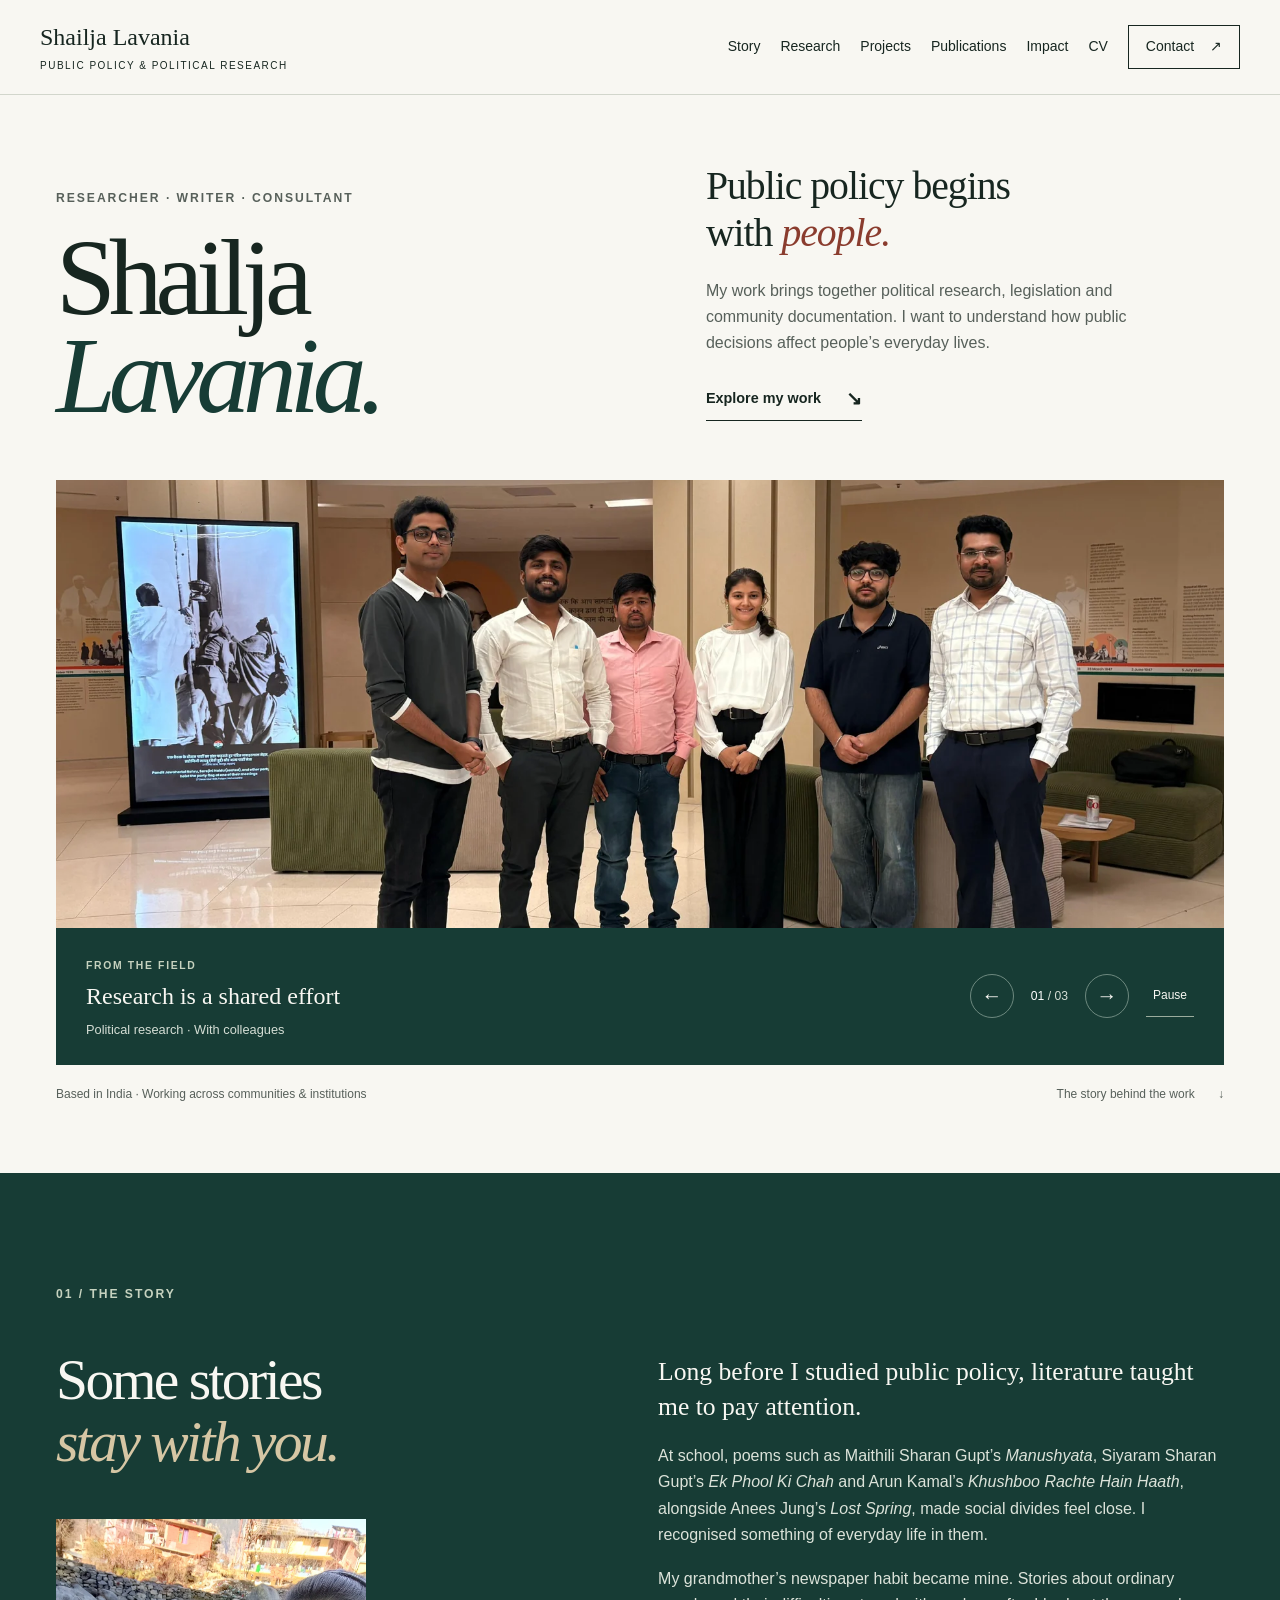
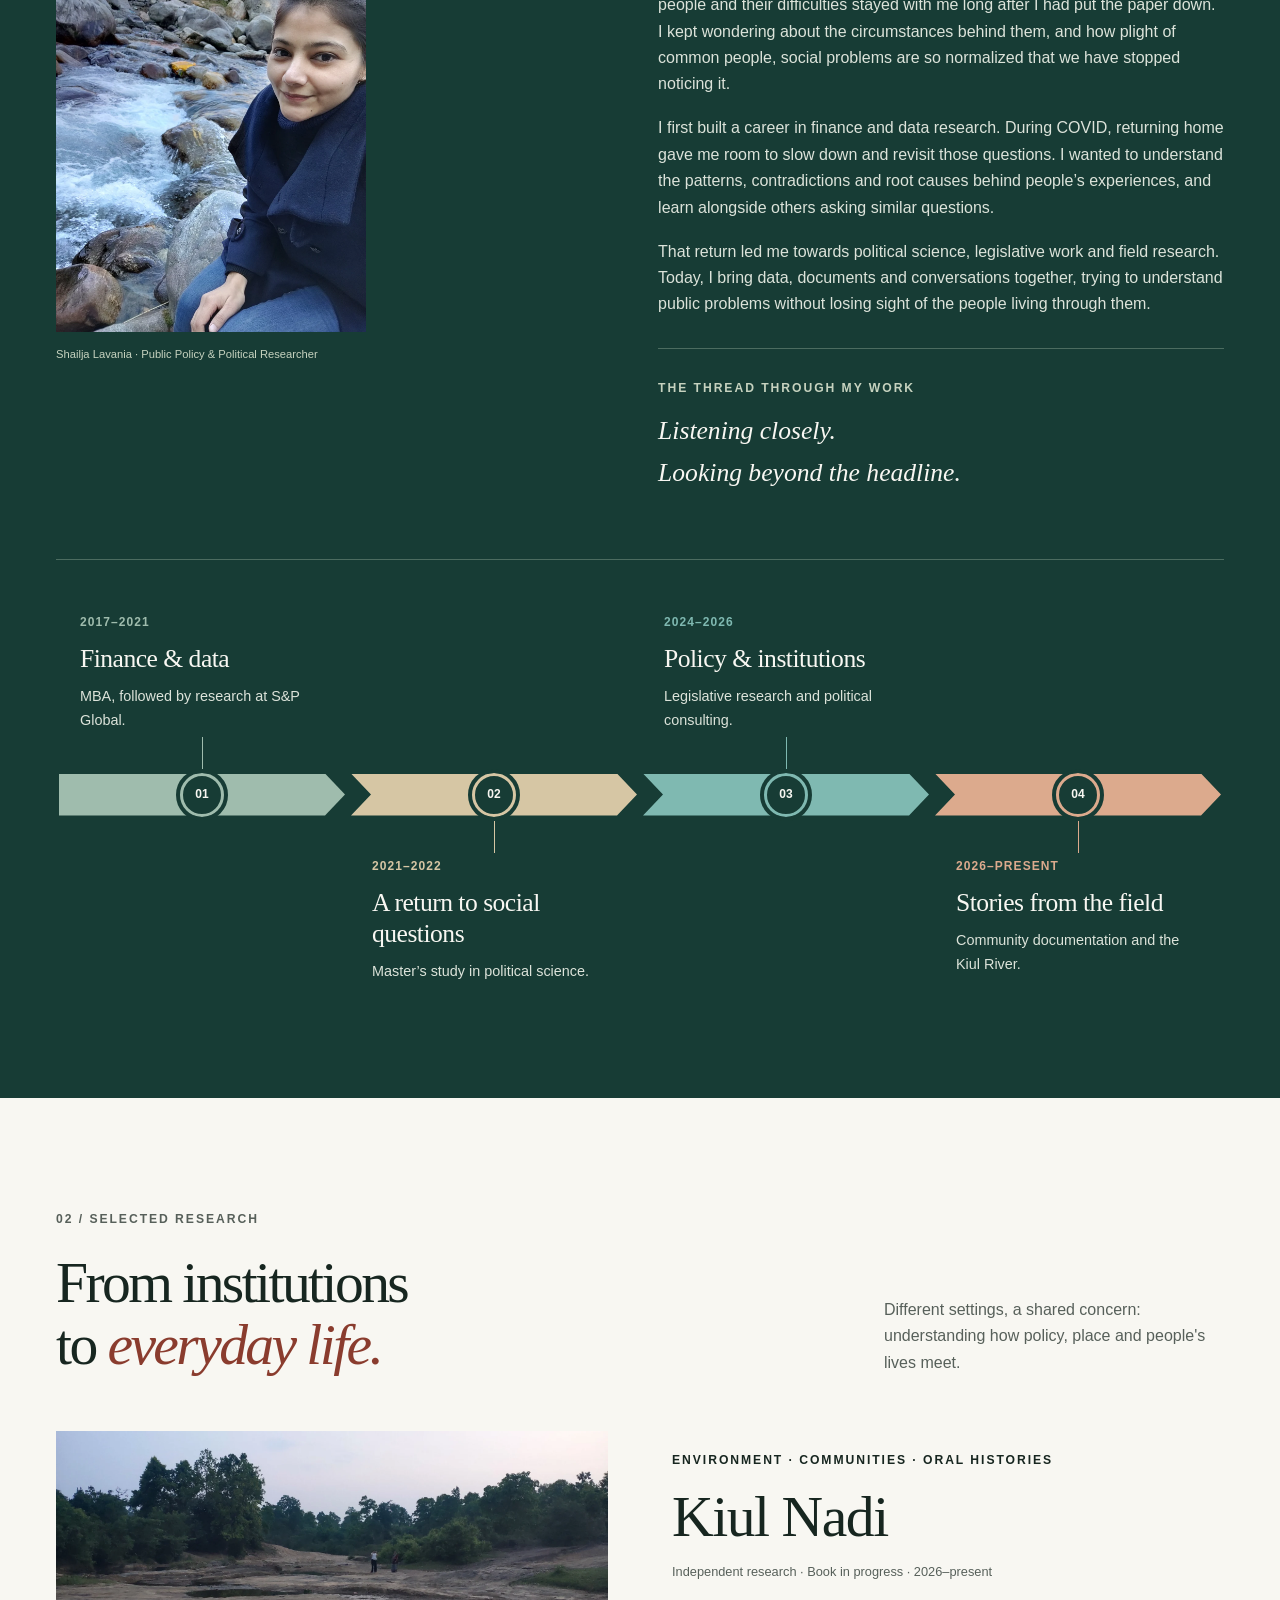
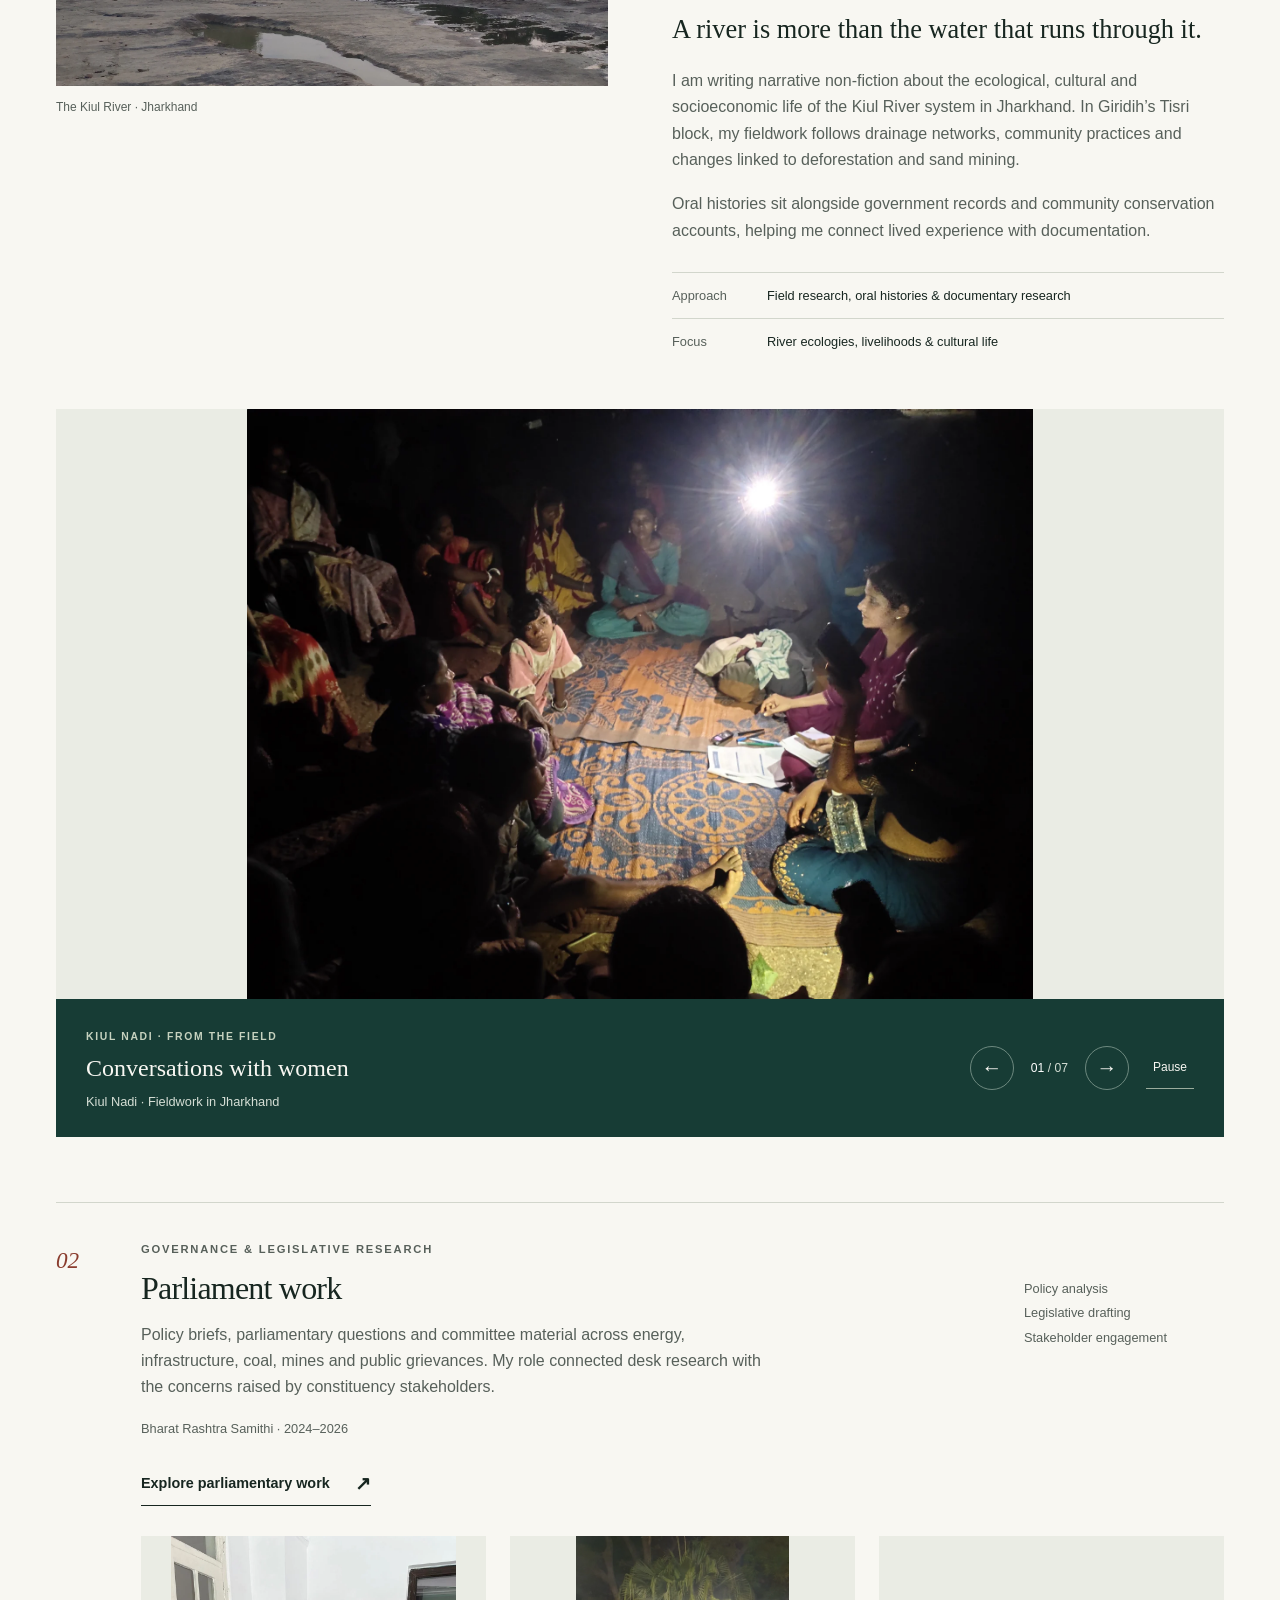
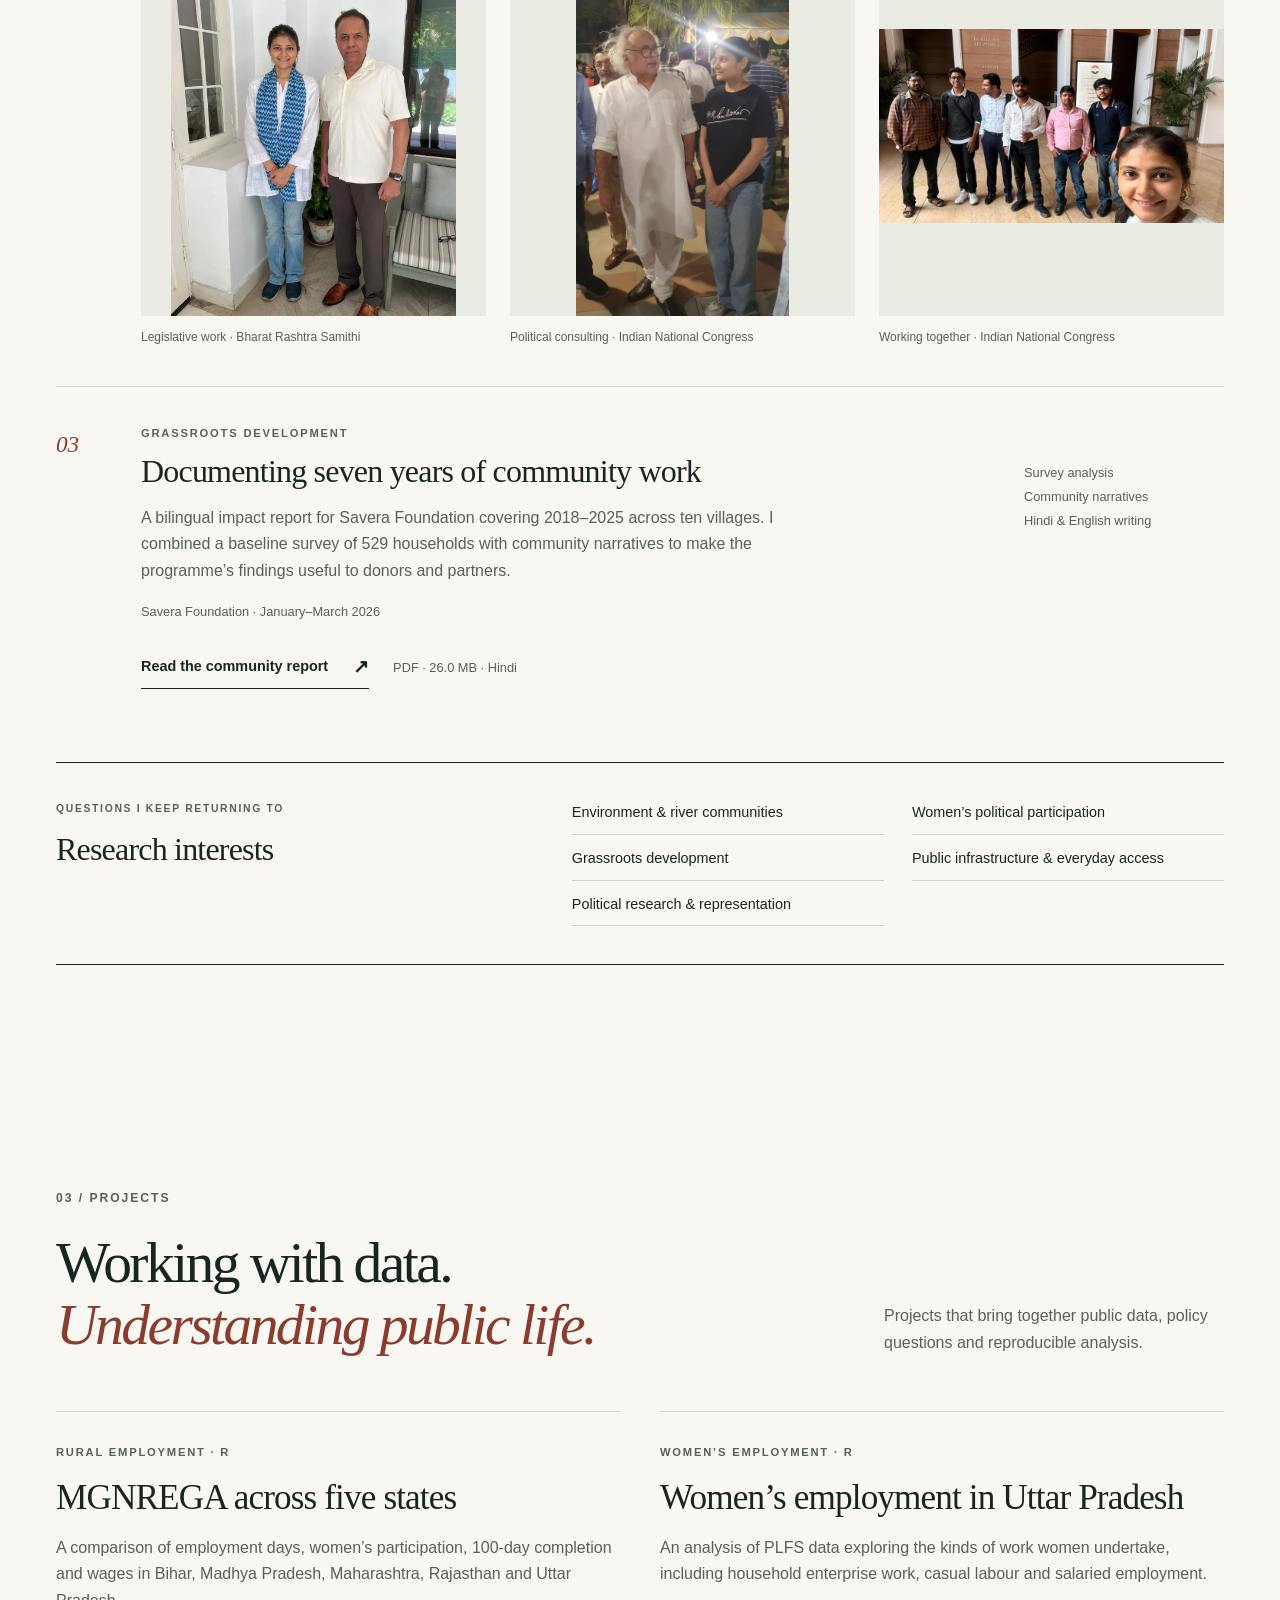
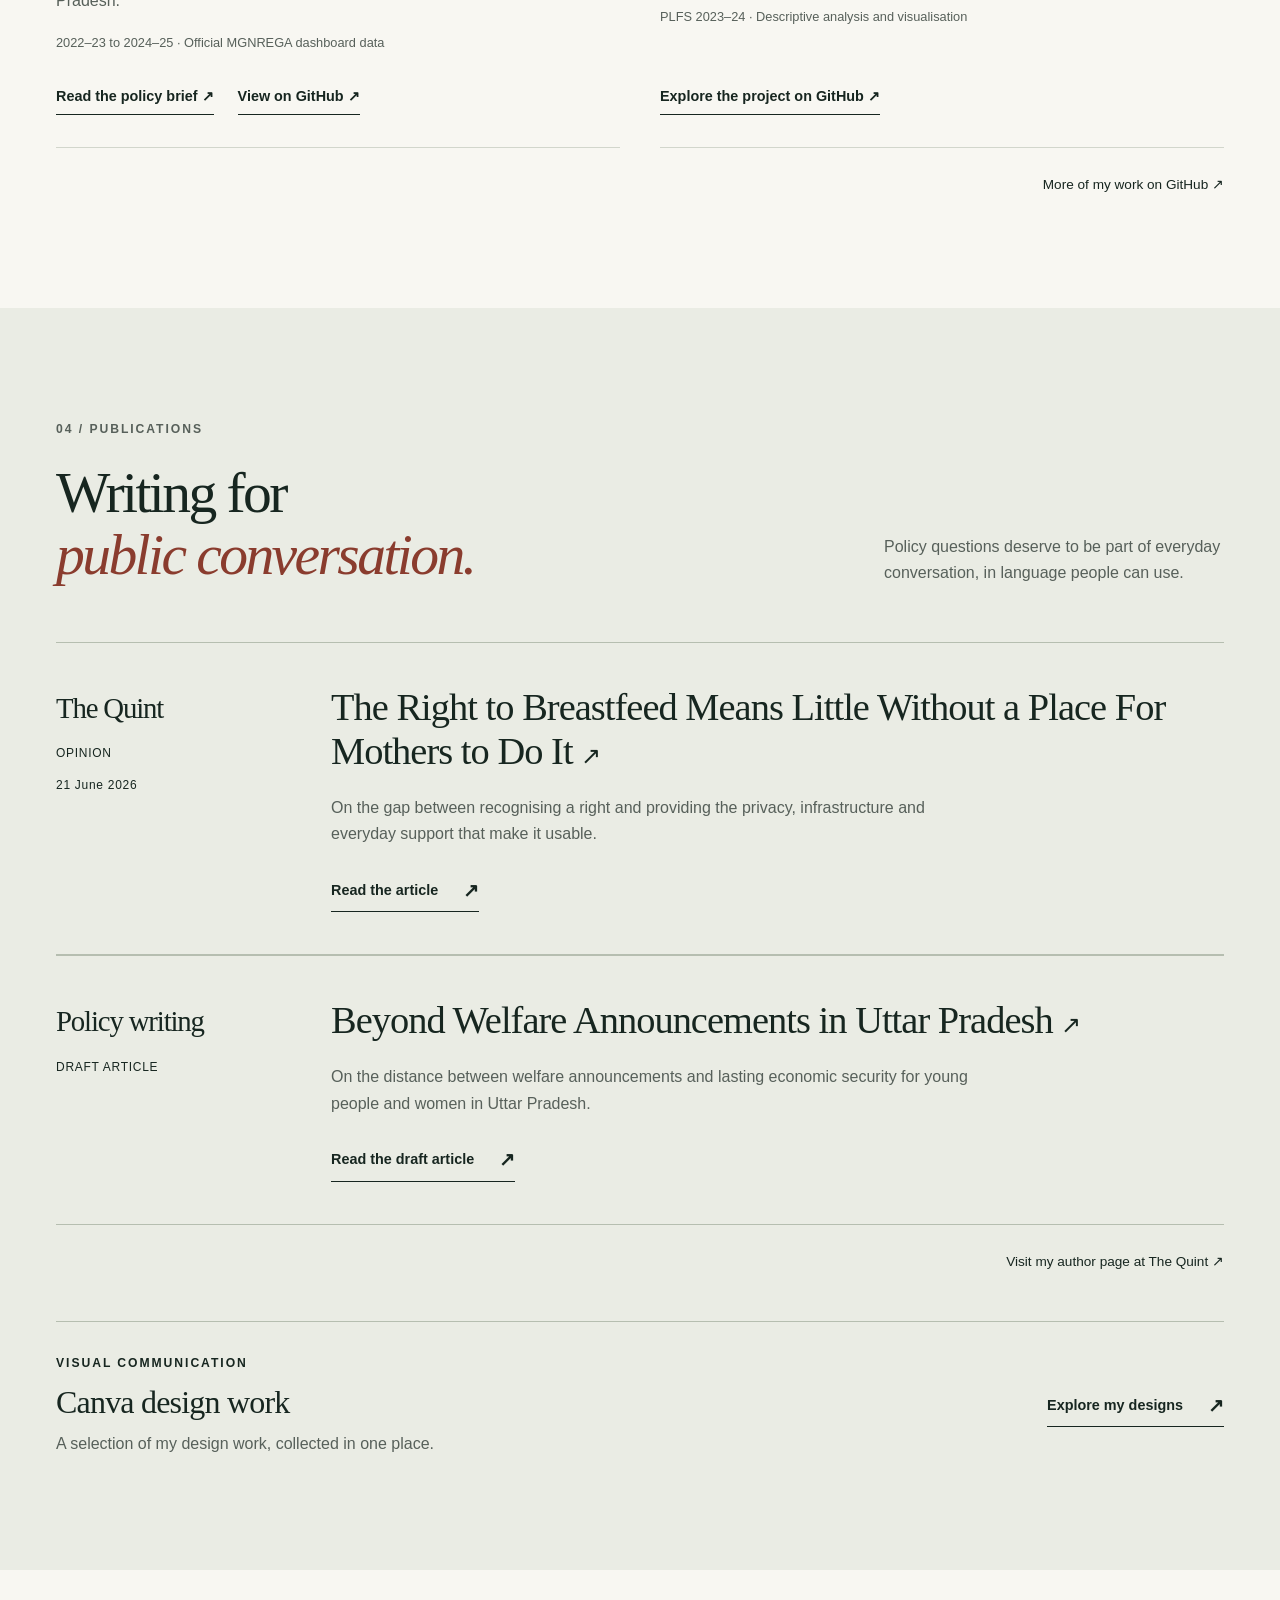
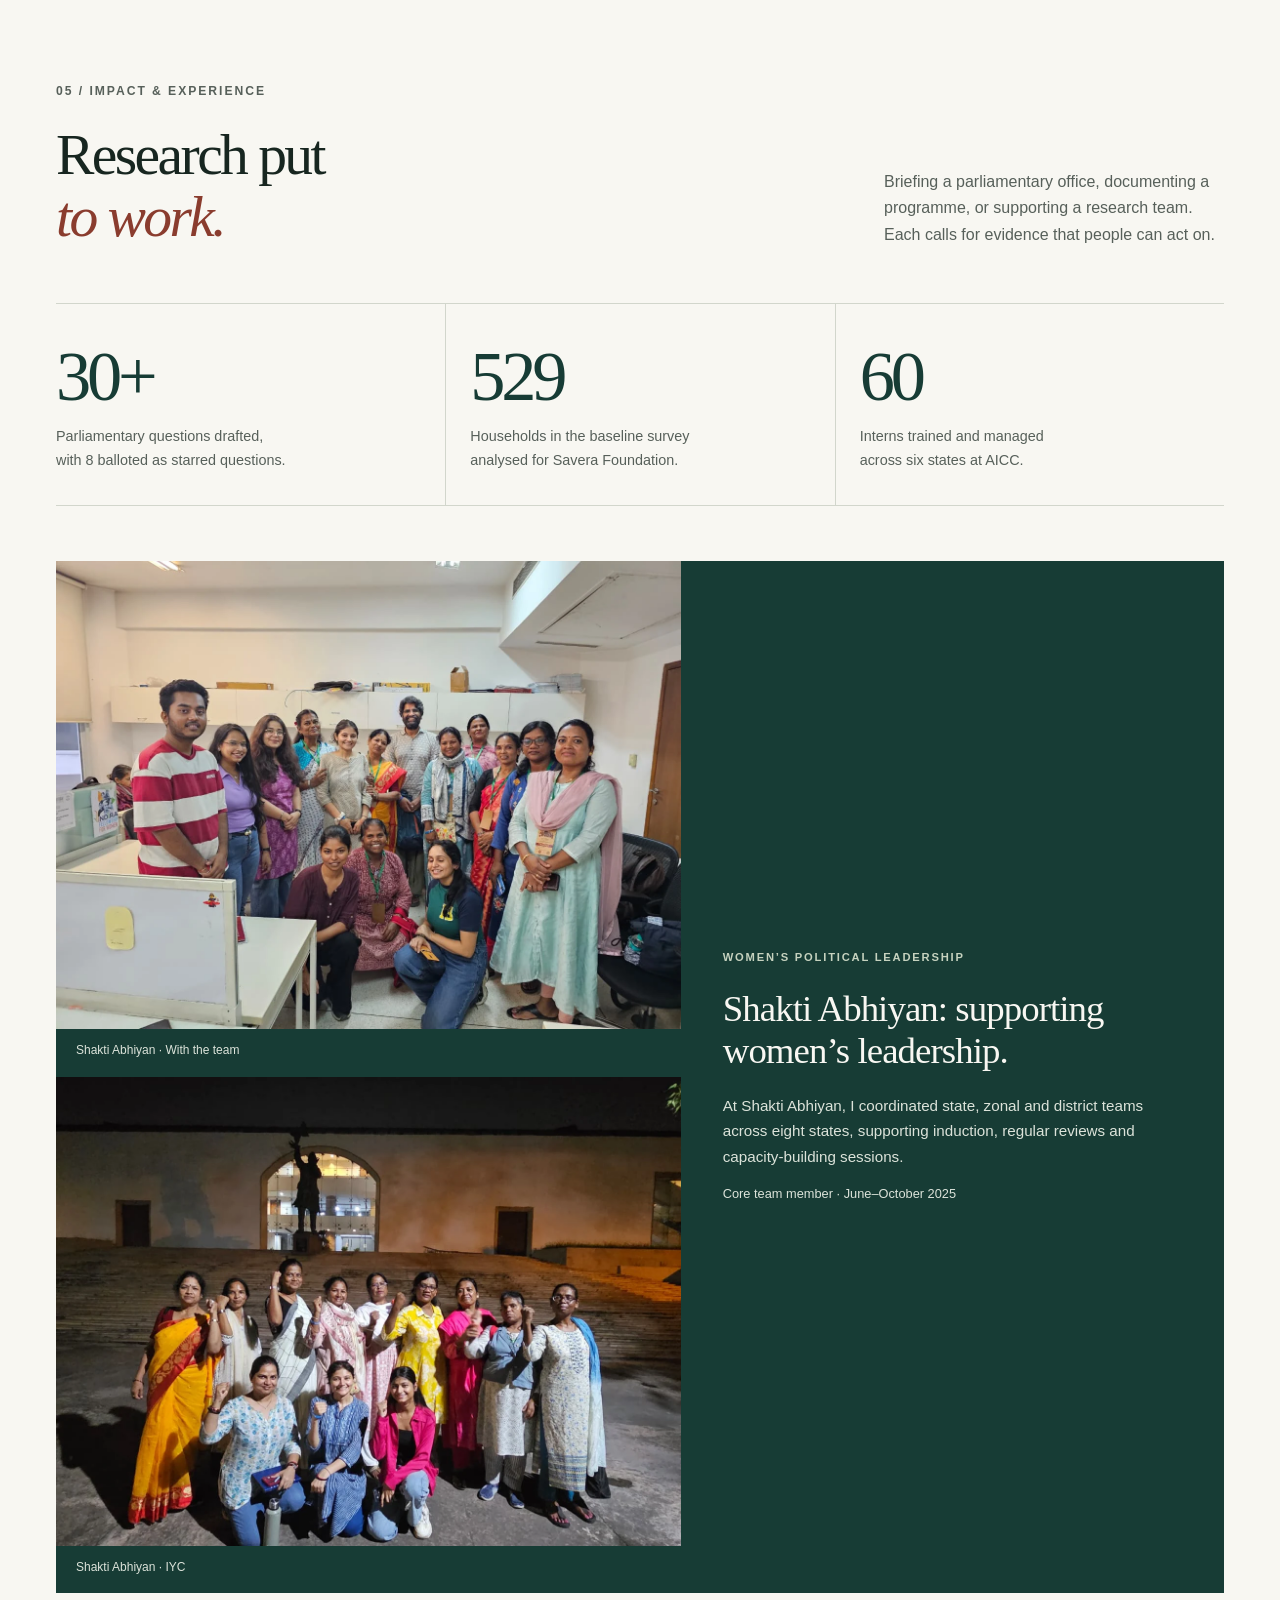
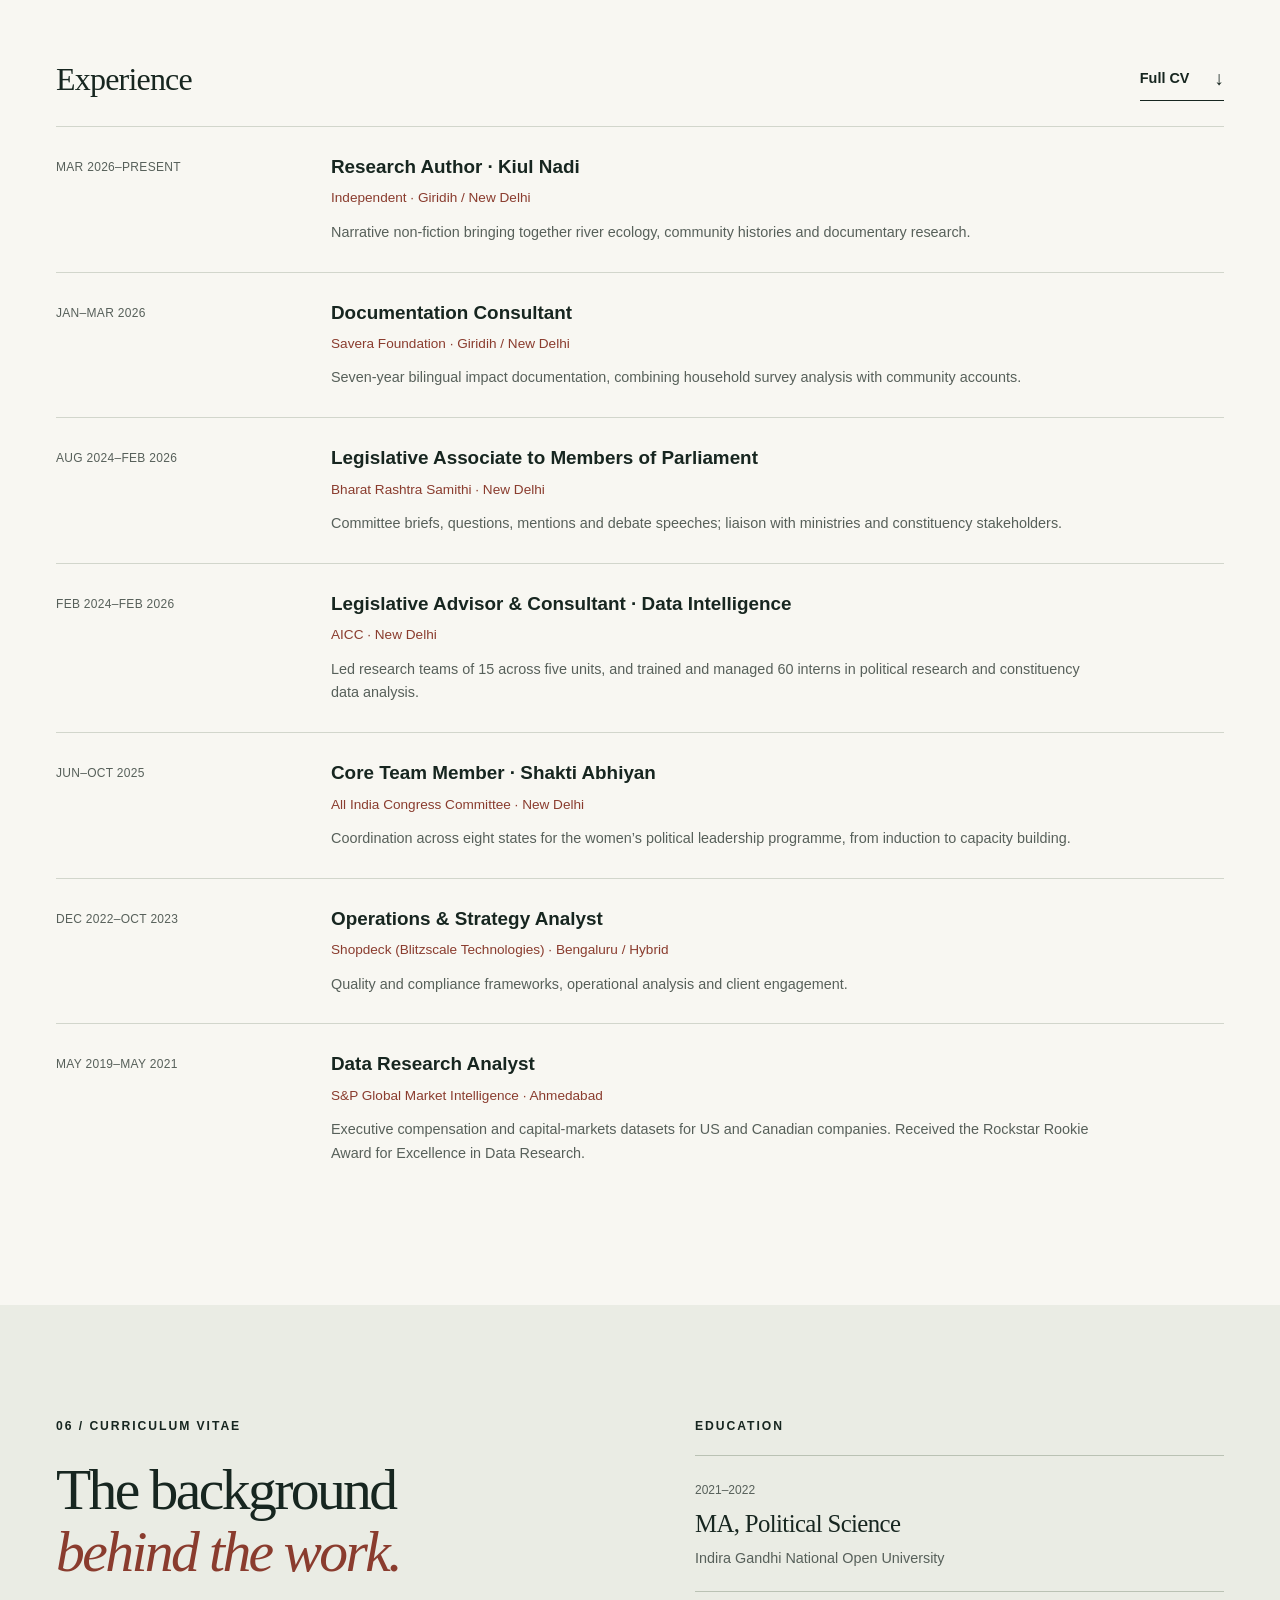
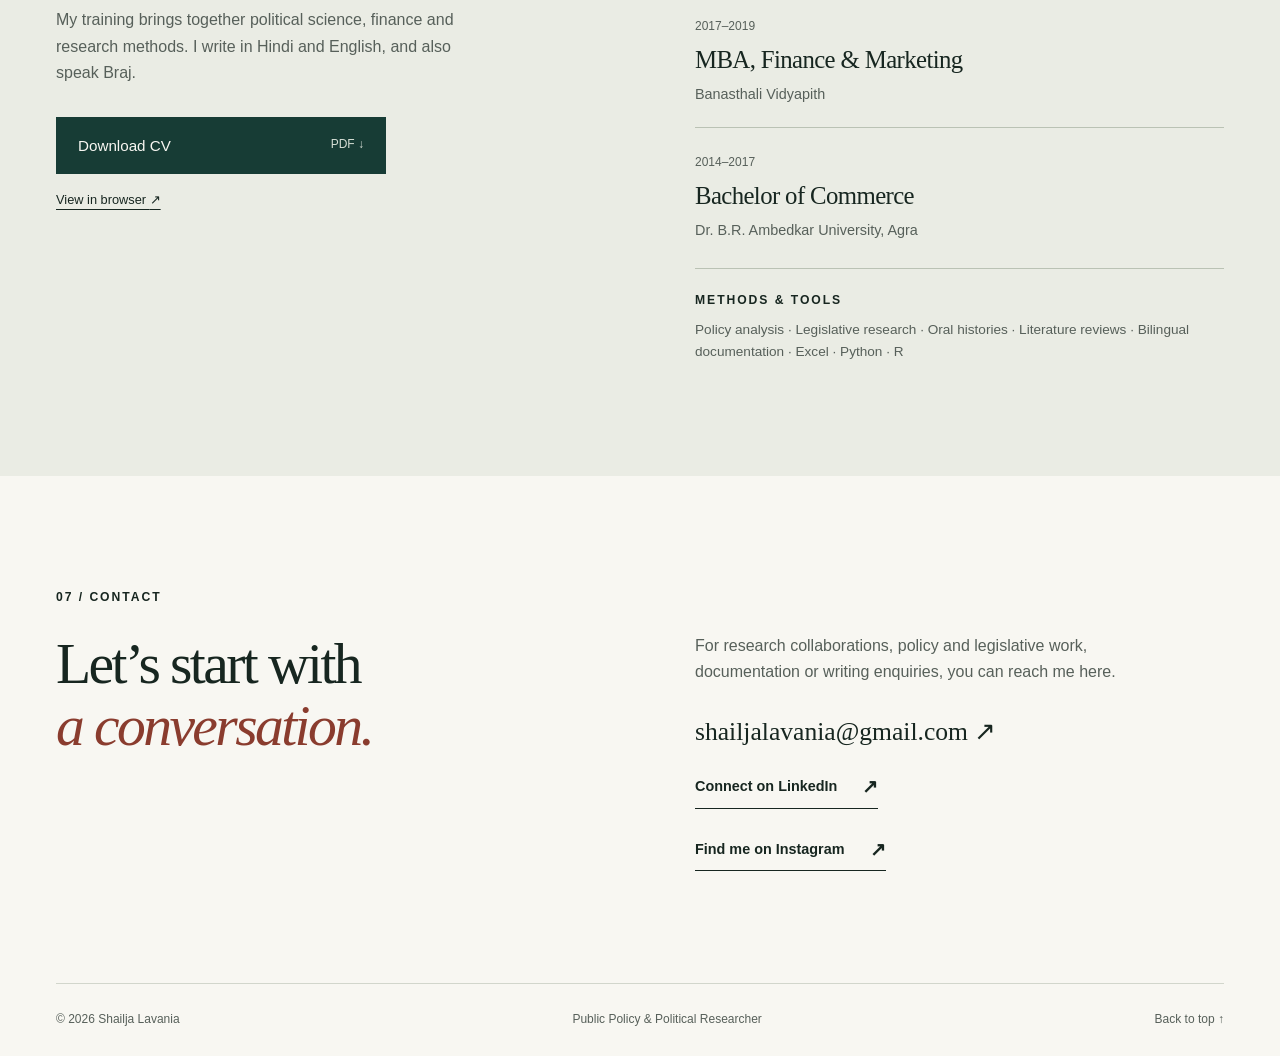
==== commit 3d6f93ea: "Remove repeated photos and feature the updated Kiul river image" ====
--- a/index.html
+++ b/index.html
@@ -98,7 +98,7 @@
 <h2 id="research-title">From institutions<br/>to <em>everyday life.</em></h2></div>
 <p>Different settings, a shared concern: understanding how policy, place and people's lives meet.</p></div>
 <article class="featured-research">
-<figure><img alt="Shailja speaking with a woman seated outside a home" height="831" loading="lazy" src="assets/images/kiul-feature-current.webp" width="1800"/><figcaption>Conversations during Kiul Nadi fieldwork · Jharkhand</figcaption></figure>
+<figure><img alt="Rocky Kiul riverbed with shallow pools and tree-lined banks" height="831" loading="lazy" src="assets/images/kiul-river-current.webp" width="1800"/><figcaption>The Kiul River · Jharkhand</figcaption></figure>
 <div class="research-copy">
 <p class="eyebrow">ENVIRONMENT · COMMUNITIES · ORAL HISTORIES</p>
 <h3>Kiul Nadi</h3>
@@ -116,14 +116,14 @@
 </dl>
 </div>
 </article>
-<div aria-label="Kiul Nadi project photographs" aria-roledescription="carousel" class="slideshow kiul-slideshow" id="kiul-gallery" role="region"><div class="slides"><figure aria-label="1 of 8" aria-roledescription="slide" class="slide is-active" data-caption="Kiul Nadi · Fieldwork in Jharkhand" data-title="Listening in the village" role="group"><img alt="Shailja speaking with a woman seated outside a home" height="831" loading="lazy" src="assets/images/kiul-current-01.webp" width="1800"/></figure><figure aria-hidden="true" aria-label="2 of 8" aria-roledescription="slide" class="slide" data-caption="Kiul Nadi · Fieldwork in Jharkhand" data-title="Conversations with women" hidden="" role="group"><img alt="A group of women gathered for an evening conversation" height="1350" loading="lazy" src="assets/images/kiul-current-02.webp" width="1800"/></figure><figure aria-hidden="true" aria-label="3 of 8" aria-roledescription="slide" class="slide" data-caption="Kiul Nadi · Fieldwork in Jharkhand" data-title="Work and everyday life" hidden="" role="group"><img alt="People gathered beneath a tree with leaves and leaf plates" height="831" loading="lazy" src="assets/images/kiul-current-03.webp" width="1800"/></figure><figure aria-hidden="true" aria-label="4 of 8" aria-roledescription="slide" class="slide" data-caption="Kiul Nadi · Fieldwork in Jharkhand" data-title="Around the trees" hidden="" role="group"><img alt="Community members seated beneath trees with gathered leaves" height="831" loading="lazy" src="assets/images/kiul-current-04.webp" width="1800"/></figure><figure aria-hidden="true" aria-label="5 of 8" aria-roledescription="slide" class="slide" data-caption="Kiul Nadi · Fieldwork in Jharkhand" data-title="Notes from the riverbed" hidden="" role="group"><img alt="Shailja standing on the riverbed with field notes" height="1600" loading="lazy" src="assets/images/kiul-current-05.webp" width="720"/></figure><figure aria-hidden="true" aria-label="6 of 8" aria-roledescription="slide" class="slide" data-caption="Kiul Nadi · Fieldwork in Jharkhand" data-title="Meeting along the way" hidden="" role="group"><img alt="Shailja with community members during a field visit" height="577" loading="lazy" src="assets/images/kiul-current-06.webp" width="1280"/></figure><figure aria-hidden="true" aria-label="7 of 8" aria-roledescription="slide" class="slide" data-caption="Kiul Nadi · Fieldwork in Jharkhand" data-title="Learning together" hidden="" role="group"><img alt="Shailja near a board with children seated in a courtyard" height="738" loading="lazy" src="assets/images/kiul-current-07.webp" width="1599"/></figure><figure aria-hidden="true" aria-label="8 of 8" aria-roledescription="slide" class="slide" data-caption="Kiul Nadi · Fieldwork in Jharkhand" data-title="Field notes in Jharkhand" hidden="" role="group"><img alt="A notebook and papers in a village courtyard" height="1599" loading="lazy" src="assets/images/kiul-current-08.webp" width="899"/></figure></div><div class="slider-footer"><div class="slide-caption"><span class="eyebrow">KIUL NADI · FROM THE FIELD</span><p data-slider="slide-title">Listening in the village</p><span data-slider="slide-caption">Kiul Nadi · Fieldwork in Jharkhand</span></div><div class="slider-controls"><button aria-label="Previous Kiul photograph" class="icon-button" data-slider="previous-slide" type="button">←</button><span aria-hidden="true" class="slide-counter"><b data-slider="slide-number">01</b> / 08</span><button aria-label="Next Kiul photograph" class="icon-button" data-slider="next-slide" type="button">→</button><button aria-label="Pause slideshow" class="pause-button" data-slider="toggle-slideshow" type="button">Pause</button></div></div><p aria-atomic="true" aria-live="polite" class="sr-only" data-slider="slider-announcement"></p></div>
+<div aria-label="Kiul Nadi project photographs" aria-roledescription="carousel" class="slideshow kiul-slideshow" id="kiul-gallery" role="region"><div class="slides"><figure aria-hidden="false" aria-label="1 of 7" aria-roledescription="slide" class="slide is-active" data-caption="Kiul Nadi · Fieldwork in Jharkhand" data-title="Conversations with women" role="group"><img alt="A group of women gathered for an evening conversation" height="1350" loading="lazy" src="assets/images/kiul-current-02.webp" width="1800"/></figure><figure aria-hidden="true" aria-label="2 of 7" aria-roledescription="slide" class="slide" data-caption="Kiul Nadi · Fieldwork in Jharkhand" data-title="Work and everyday life" hidden="" role="group"><img alt="People gathered beneath a tree with leaves and leaf plates" height="831" loading="lazy" src="assets/images/kiul-current-03.webp" width="1800"/></figure><figure aria-hidden="true" aria-label="3 of 7" aria-roledescription="slide" class="slide" data-caption="Kiul Nadi · Fieldwork in Jharkhand" data-title="Around the trees" hidden="" role="group"><img alt="Community members seated beneath trees with gathered leaves" height="831" loading="lazy" src="assets/images/kiul-current-04.webp" width="1800"/></figure><figure aria-hidden="true" aria-label="4 of 7" aria-roledescription="slide" class="slide" data-caption="Kiul Nadi · Fieldwork in Jharkhand" data-title="Notes from the riverbed" hidden="" role="group"><img alt="Shailja standing on the riverbed with field notes" height="1600" loading="lazy" src="assets/images/kiul-current-05.webp" width="720"/></figure><figure aria-hidden="true" aria-label="5 of 7" aria-roledescription="slide" class="slide" data-caption="Kiul Nadi · Fieldwork in Jharkhand" data-title="Meeting along the way" hidden="" role="group"><img alt="Shailja with community members during a field visit" height="577" loading="lazy" src="assets/images/kiul-current-06.webp" width="1280"/></figure><figure aria-hidden="true" aria-label="6 of 7" aria-roledescription="slide" class="slide" data-caption="Kiul Nadi · Fieldwork in Jharkhand" data-title="Learning together" hidden="" role="group"><img alt="Shailja near a board with children seated in a courtyard" height="738" loading="lazy" src="assets/images/kiul-current-07.webp" width="1599"/></figure><figure aria-hidden="true" aria-label="7 of 7" aria-roledescription="slide" class="slide" data-caption="Kiul Nadi · Fieldwork in Jharkhand" data-title="Field notes in Jharkhand" hidden="" role="group"><img alt="A notebook and papers in a village courtyard" height="1599" loading="lazy" src="assets/images/kiul-current-08.webp" width="899"/></figure></div><div class="slider-footer"><div class="slide-caption"><span class="eyebrow">KIUL NADI · FROM THE FIELD</span><p data-slider="slide-title">Conversations with women</p><span data-slider="slide-caption">Kiul Nadi · Fieldwork in Jharkhand</span></div><div class="slider-controls"><button aria-label="Previous Kiul photograph" class="icon-button" data-slider="previous-slide" type="button">←</button><span aria-hidden="true" class="slide-counter"><b data-slider="slide-number">01</b> / 07</span><button aria-label="Next Kiul photograph" class="icon-button" data-slider="next-slide" type="button">→</button><button aria-label="Pause slideshow" class="pause-button" data-slider="toggle-slideshow" type="button">Pause</button></div></div><p aria-atomic="true" aria-live="polite" class="sr-only" data-slider="slider-announcement"></p></div>
 <div class="research-list">
 <article id="parliament-work"><span class="research-index">02</span>
 <div>
 <p class="eyebrow">GOVERNANCE &amp; LEGISLATIVE RESEARCH</p>
 <h3>Parliament work</h3>
 <p>Policy briefs, parliamentary questions and committee material across energy, infrastructure, coal, mines and public grievances. My role connected desk research with the concerns raised by constituency stakeholders.</p><span class="project-status">Bharat Rashtra Samithi · 2024–2026</span><div class="work-links"><a class="text-link" href="https://drive.google.com/drive/folders/1GnmnTd1PQtSpSLgNcA5cGXBLR6RuvUgW?usp=sharing" rel="noopener noreferrer" target="_blank">Explore parliamentary work <span aria-hidden="true">↗</span></a></div></div>
-<span class="method">Policy analysis<br/>Legislative drafting<br/>Stakeholder engagement</span><div aria-label="Photographs from parliamentary work" class="work-gallery parliament-gallery"><figure><a aria-label="View full photograph: Legislative work · Bharat Rashtra Samithi (opens in a new tab)" href="assets/images/parliament-associate.webp" rel="noopener noreferrer" target="_blank"><img alt="Shailja standing beside a colleague in an office doorway" height="1280" loading="lazy" src="assets/images/parliament-associate.webp" width="960"/></a><figcaption>Legislative work · Bharat Rashtra Samithi</figcaption></figure><figure><a aria-label="View full photograph: Political consulting · Indian National Congress (opens in a new tab)" href="assets/images/parliament-consulting.webp" rel="noopener noreferrer" target="_blank"><img alt="Shailja in conversation at an outdoor gathering" height="1600" loading="lazy" src="assets/images/parliament-consulting.webp" width="900"/></a><figcaption>Political consulting · Indian National Congress</figcaption></figure><figure><img alt="Shailja standing with research colleagues in an indoor group photograph" height="1013" loading="lazy" src="assets/images/inc-research-team.webp" width="1800"/><figcaption>Political research · With colleagues</figcaption></figure><figure><img alt="Shailja taking a group photograph with colleagues" height="1013" loading="lazy" src="assets/images/inc-team-gathering.webp" width="1800"/><figcaption>Working together · Indian National Congress</figcaption></figure></div></article>
+<span class="method">Policy analysis<br/>Legislative drafting<br/>Stakeholder engagement</span><div aria-label="Photographs from parliamentary work" class="work-gallery parliament-gallery"><figure><a aria-label="View full photograph: Legislative work · Bharat Rashtra Samithi (opens in a new tab)" href="assets/images/parliament-associate.webp" rel="noopener noreferrer" target="_blank"><img alt="Shailja standing beside a colleague in an office doorway" height="1280" loading="lazy" src="assets/images/parliament-associate.webp" width="960"/></a><figcaption>Legislative work · Bharat Rashtra Samithi</figcaption></figure><figure><a aria-label="View full photograph: Political consulting · Indian National Congress (opens in a new tab)" href="assets/images/parliament-consulting.webp" rel="noopener noreferrer" target="_blank"><img alt="Shailja in conversation at an outdoor gathering" height="1600" loading="lazy" src="assets/images/parliament-consulting.webp" width="900"/></a><figcaption>Political consulting · Indian National Congress</figcaption></figure><figure><img alt="Shailja taking a group photograph with colleagues" height="1013" loading="lazy" src="assets/images/inc-team-gathering.webp" width="1800"/><figcaption>Working together · Indian National Congress</figcaption></figure></div></article>
 <article id="community-documentation"><span class="research-index">03</span>
 <div>
 <p class="eyebrow">GRASSROOTS DEVELOPMENT</p>
@@ -137,7 +137,7 @@
 <h3>Research interests</h3></div>
 <ul>
 <li>Environment &amp; river communities</li>
-<li>Governance &amp; public institutions</li>
+
 <li>Women’s political participation</li>
 <li>Grassroots development</li>
 <li>Public infrastructure &amp; everyday access</li>
--- a/styles.css
+++ b/styles.css
@@ -1471,6 +1471,10 @@
 .work-links { display:flex; flex-wrap:wrap; align-items:center; gap:12px 24px; margin-top:22px; }
 .work-gallery { display:grid; grid-template-columns:repeat(2,minmax(0,1fr)); gap:24px; }
 .parliament-gallery { grid-column:2/-1; max-width:780px; }
+.featured-research>figure img[src$="kiul-river-current.webp"] { aspect-ratio:auto; height:auto; object-fit:contain; }
+@media(min-width:1000px) {
+  .parliament-gallery { grid-template-columns:repeat(3,minmax(0,1fr)); max-width:none; }
+}
 .work-gallery img { height:380px; object-fit:contain; background:#eaece4; }
 .work-gallery a,.shakti-gallery a { display:block; }
 .impact-photo>.shakti-gallery { padding:0; align-self:stretch; display:grid; gap:0; }
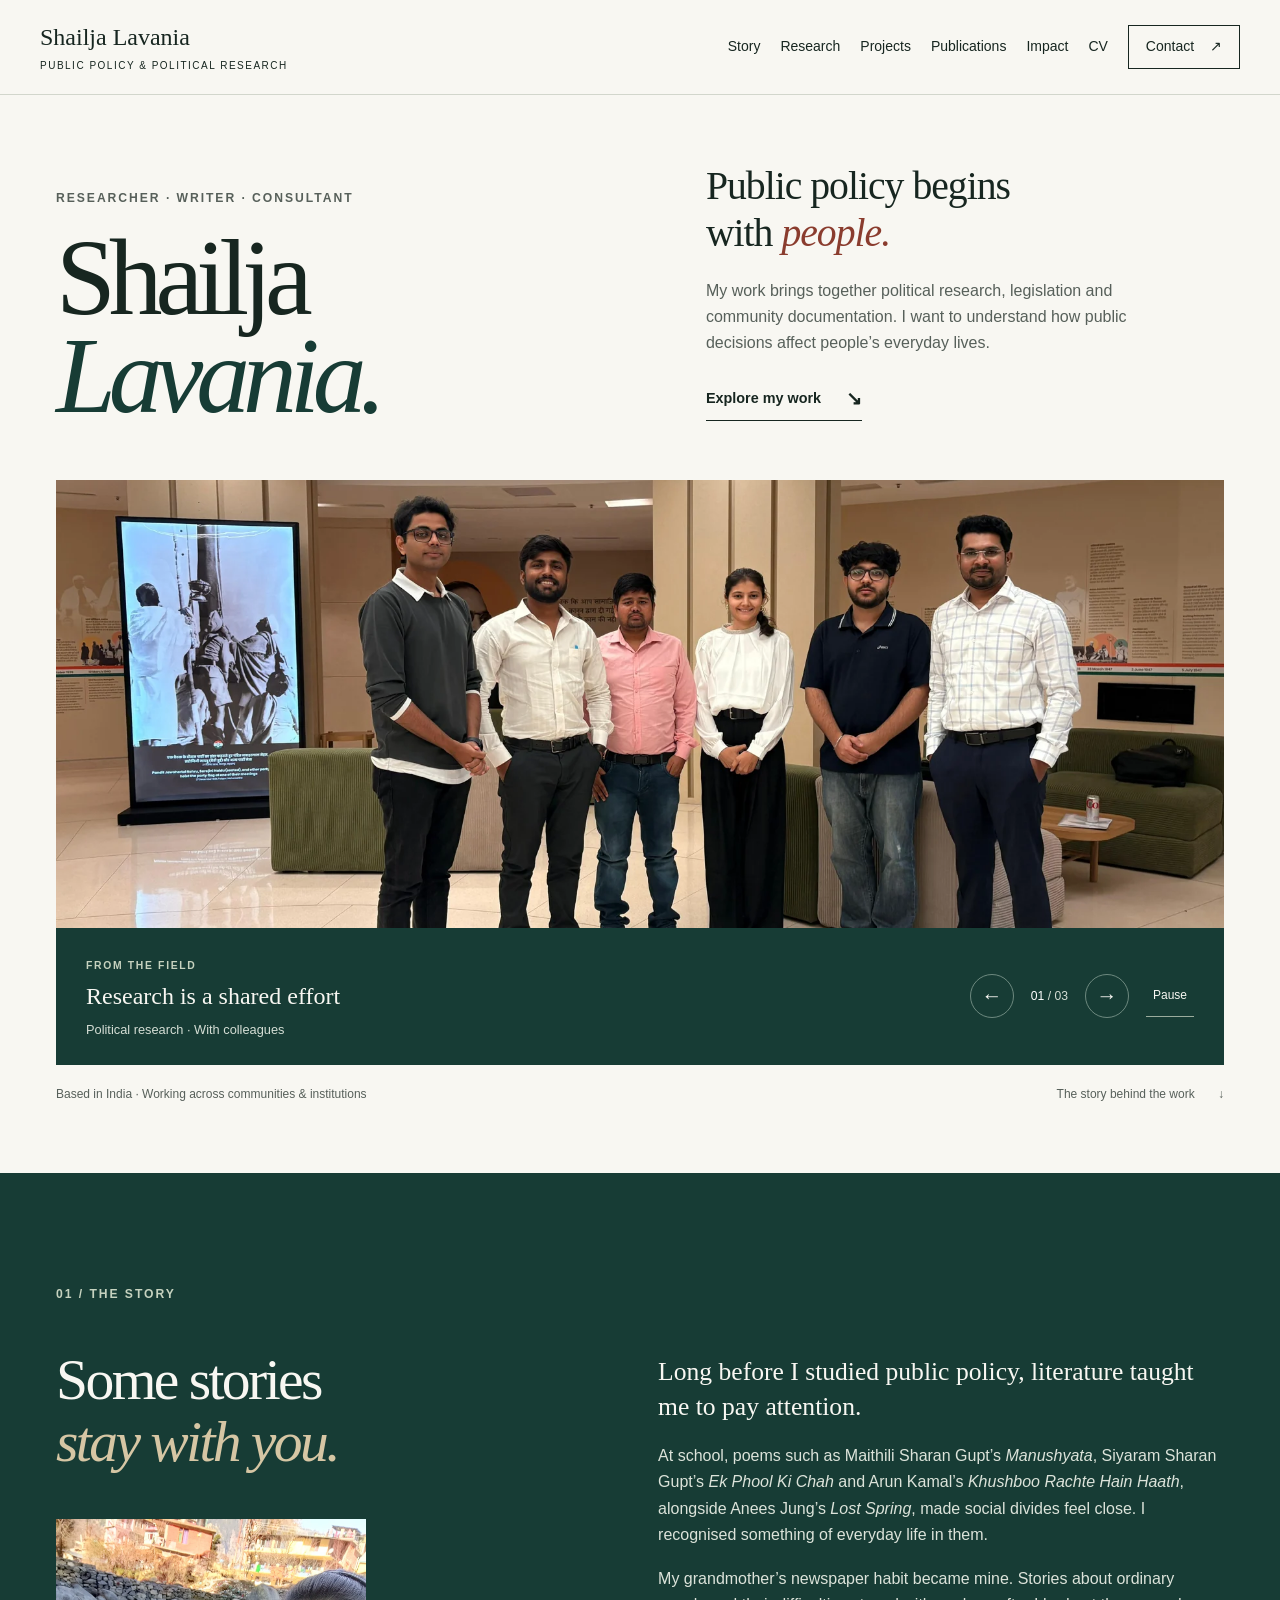
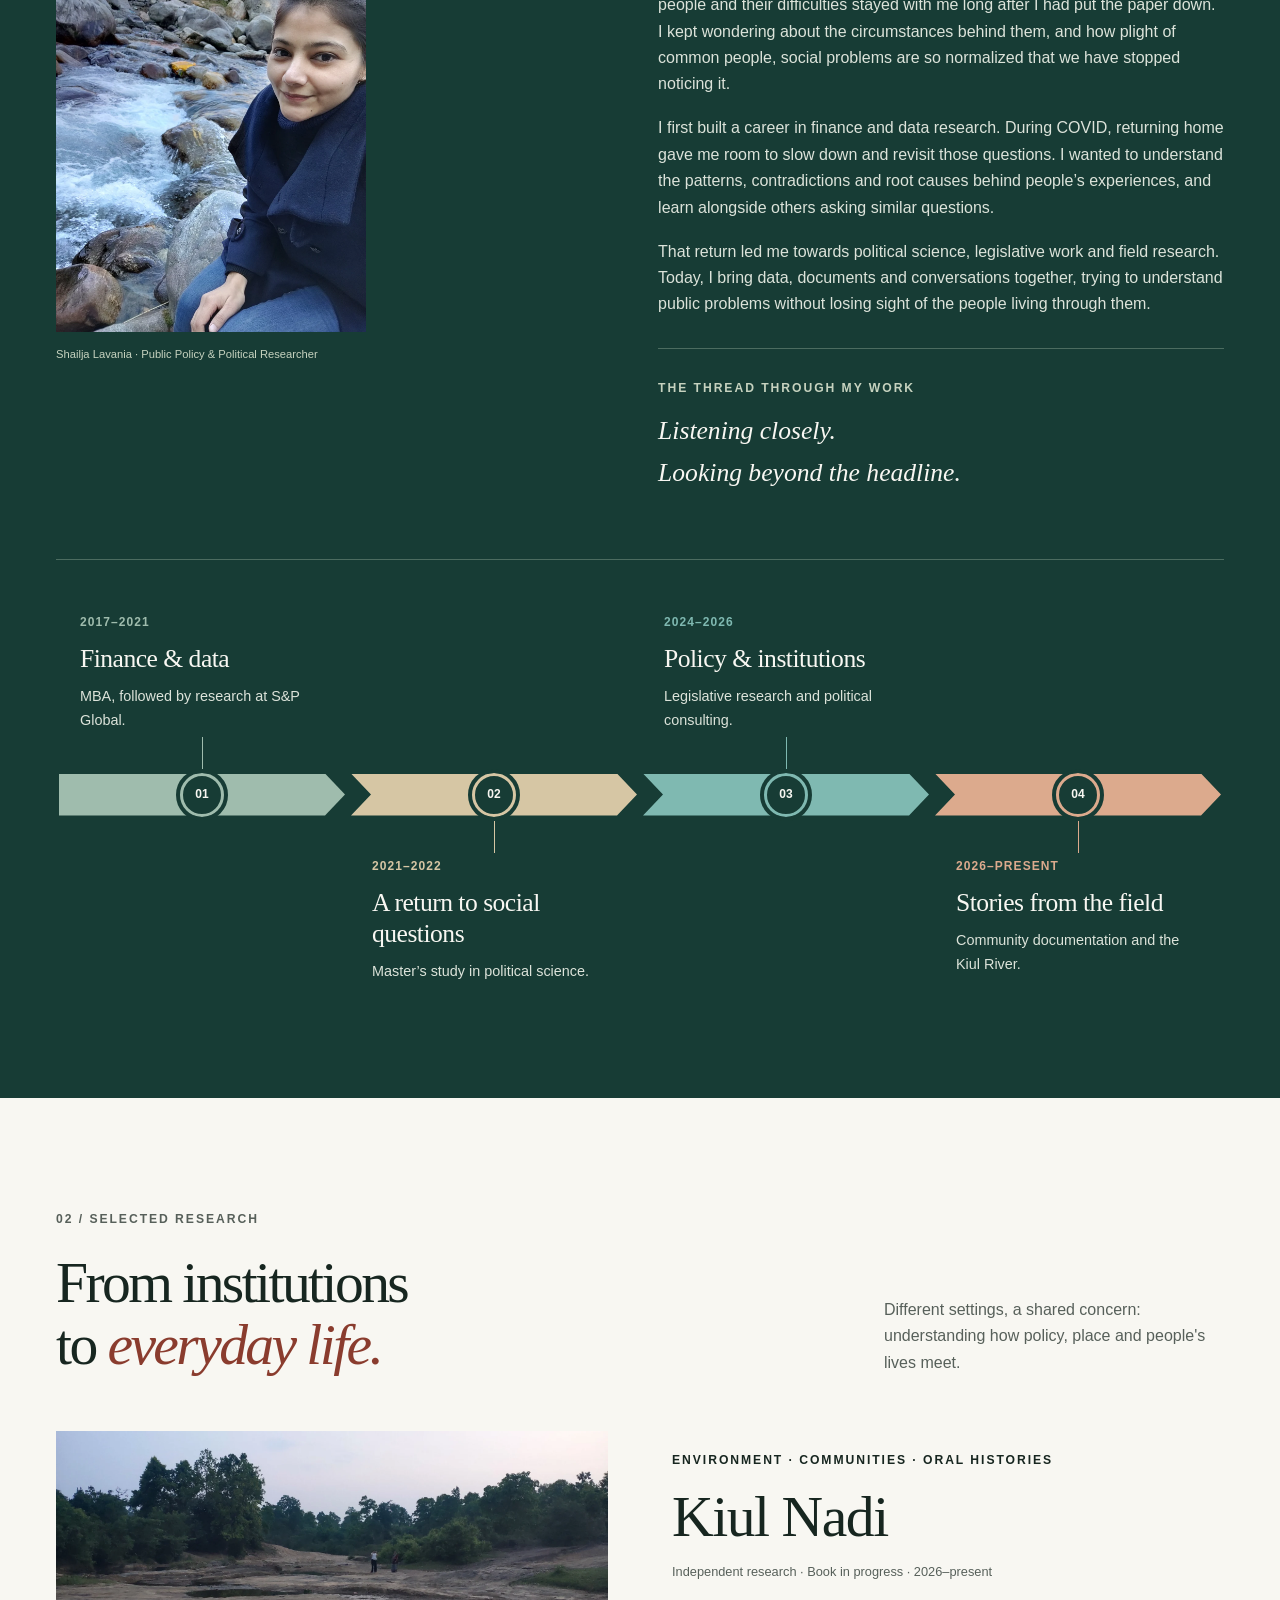
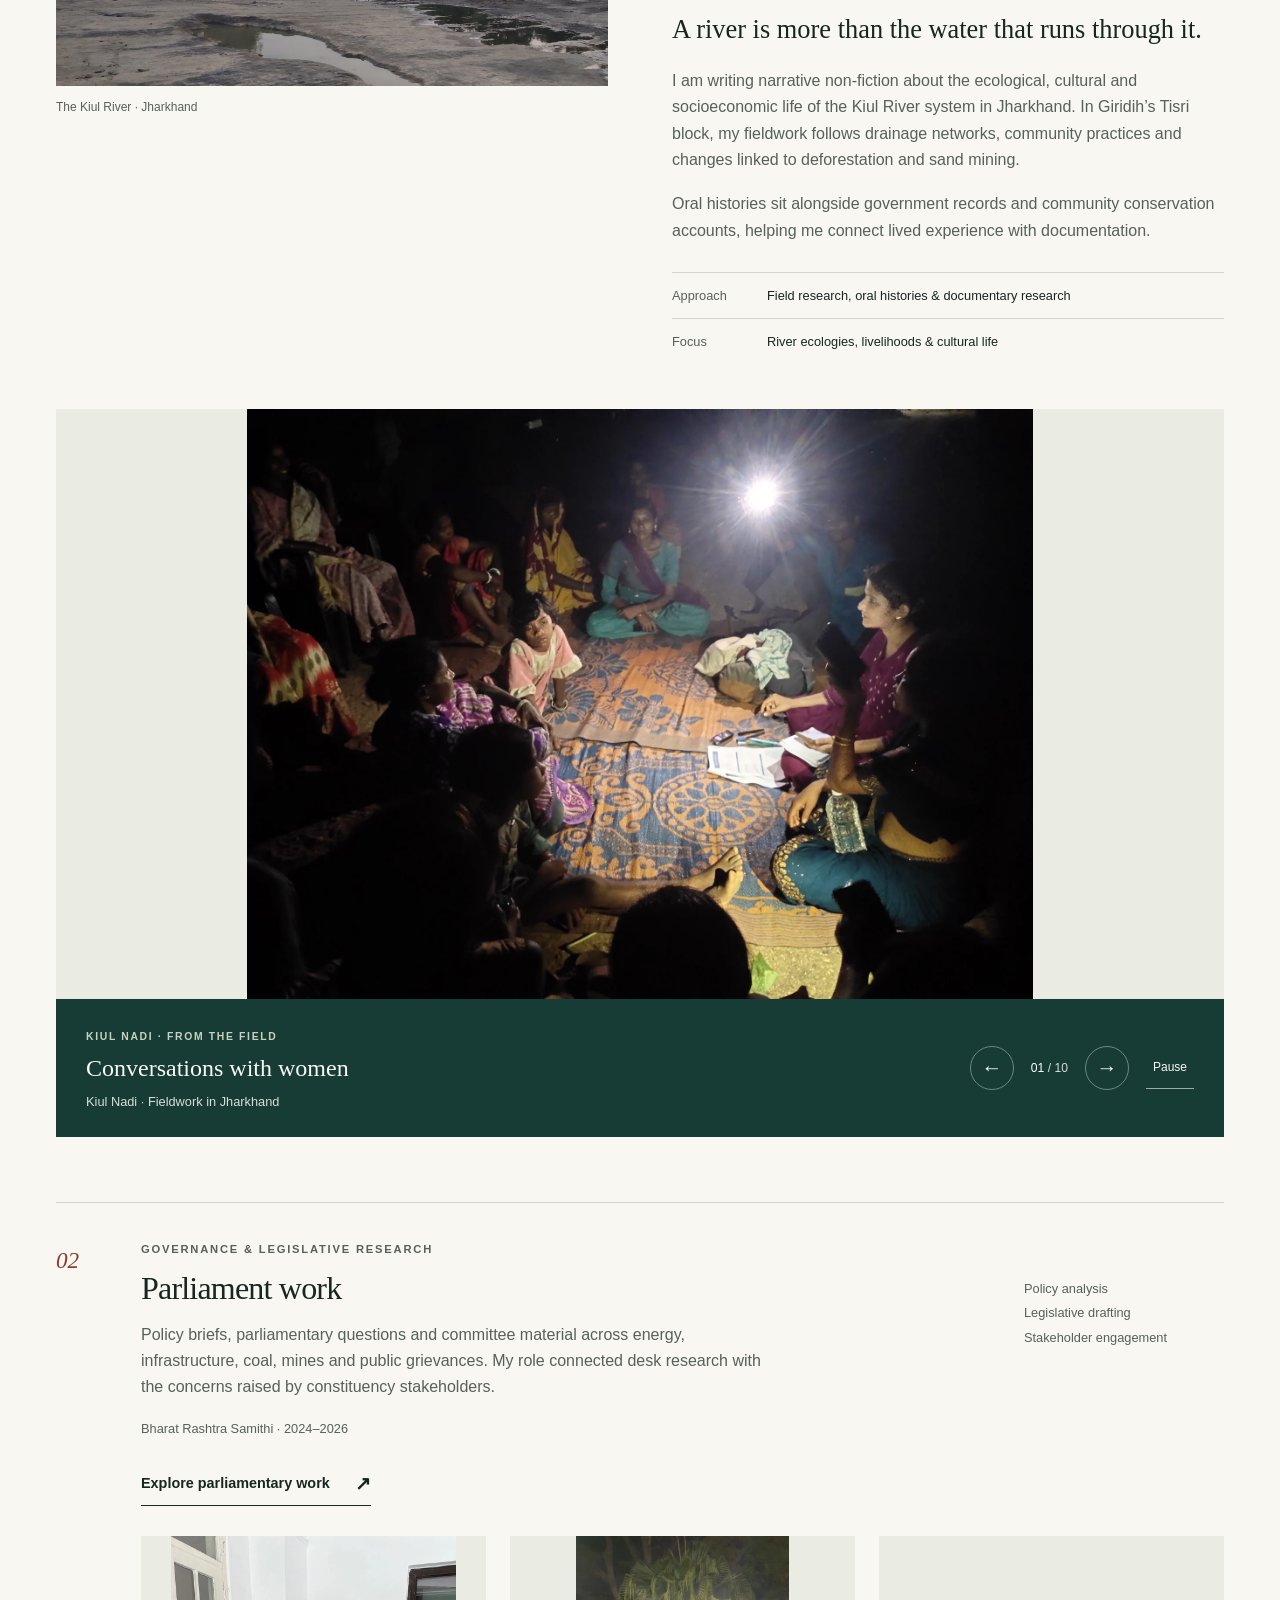
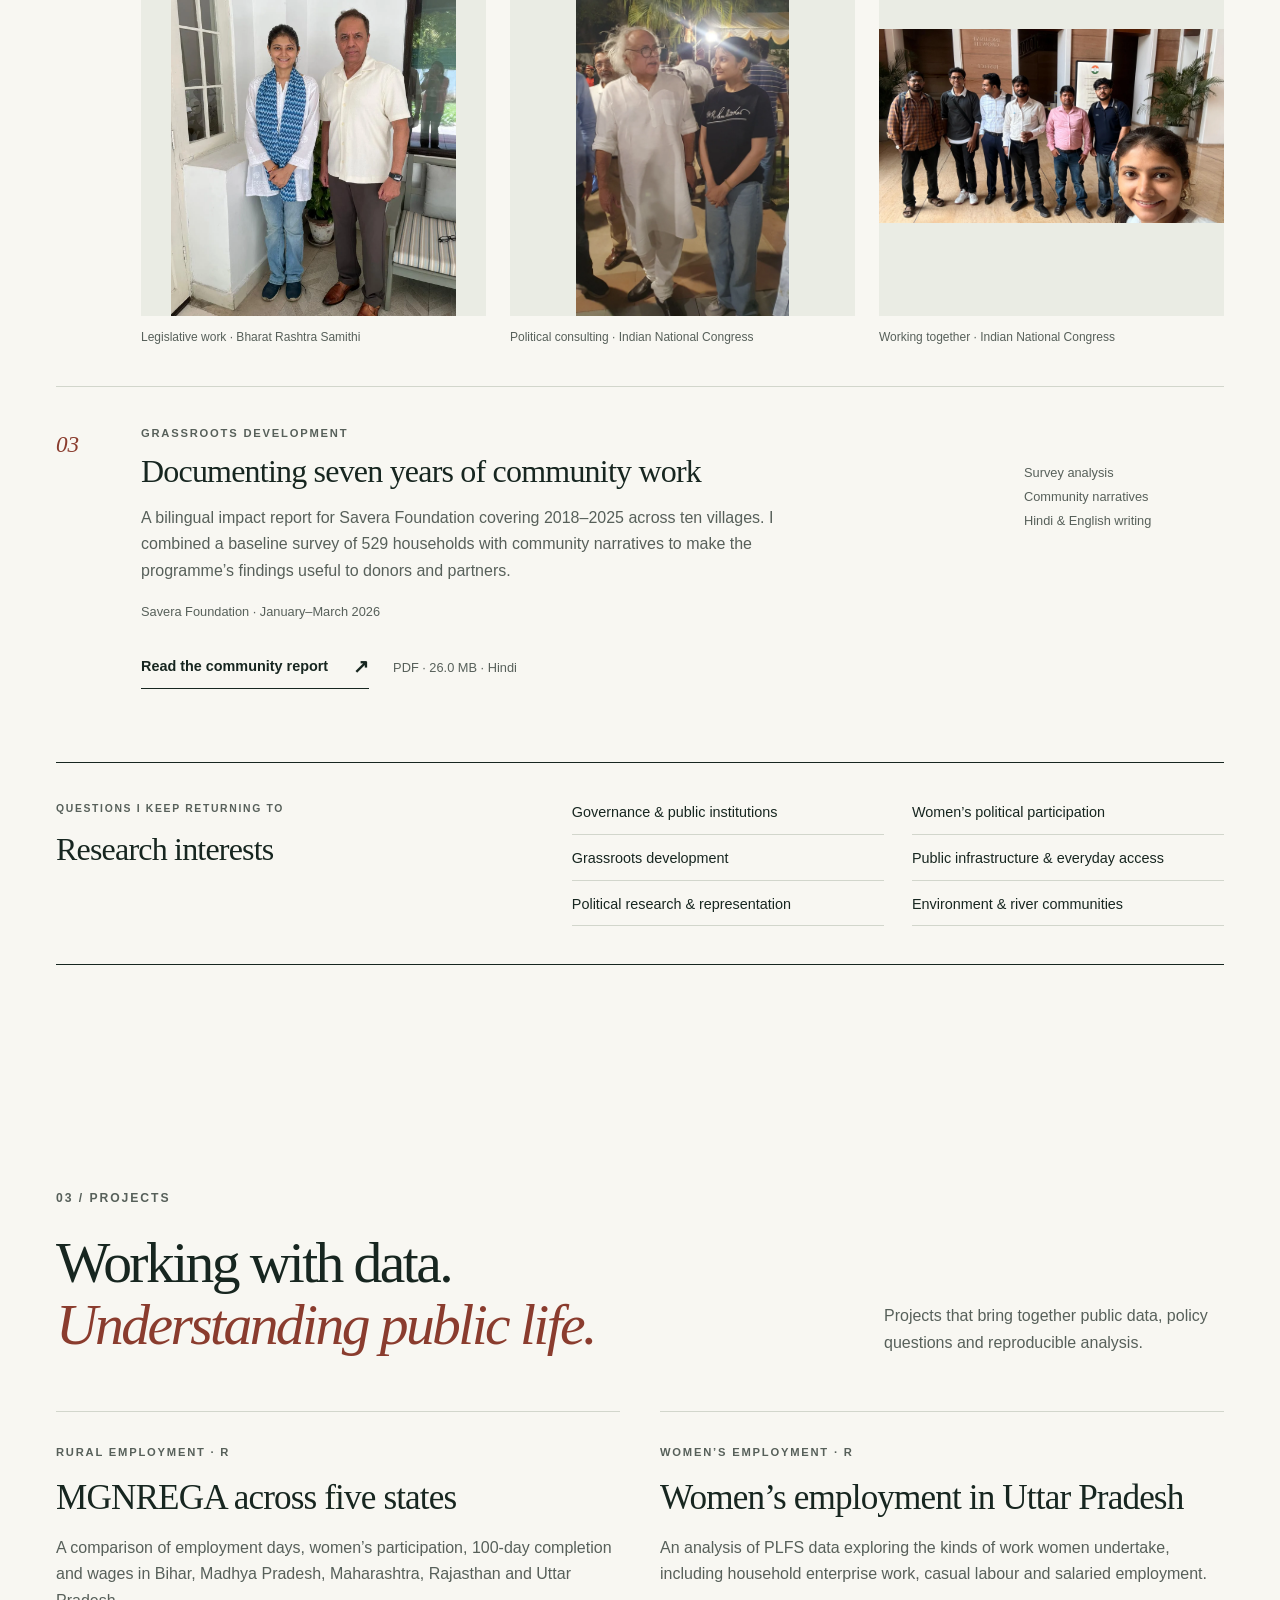
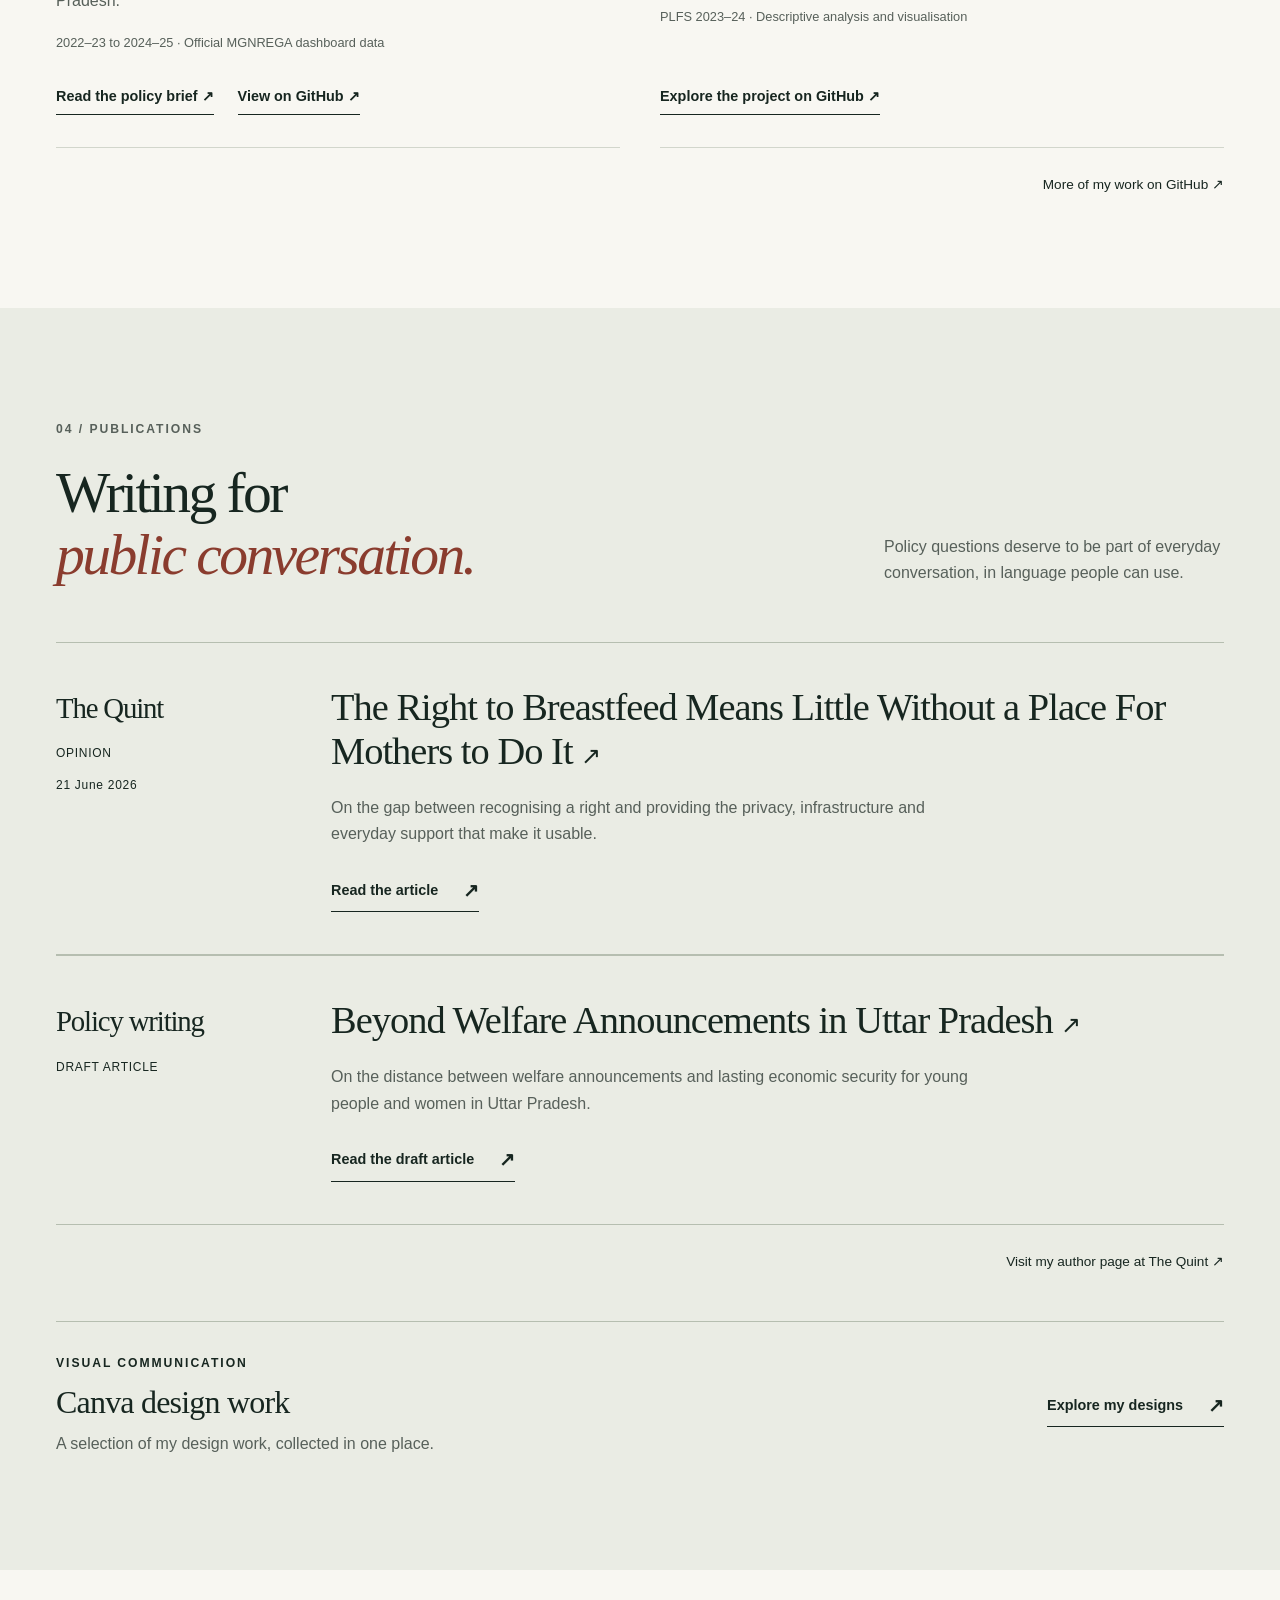
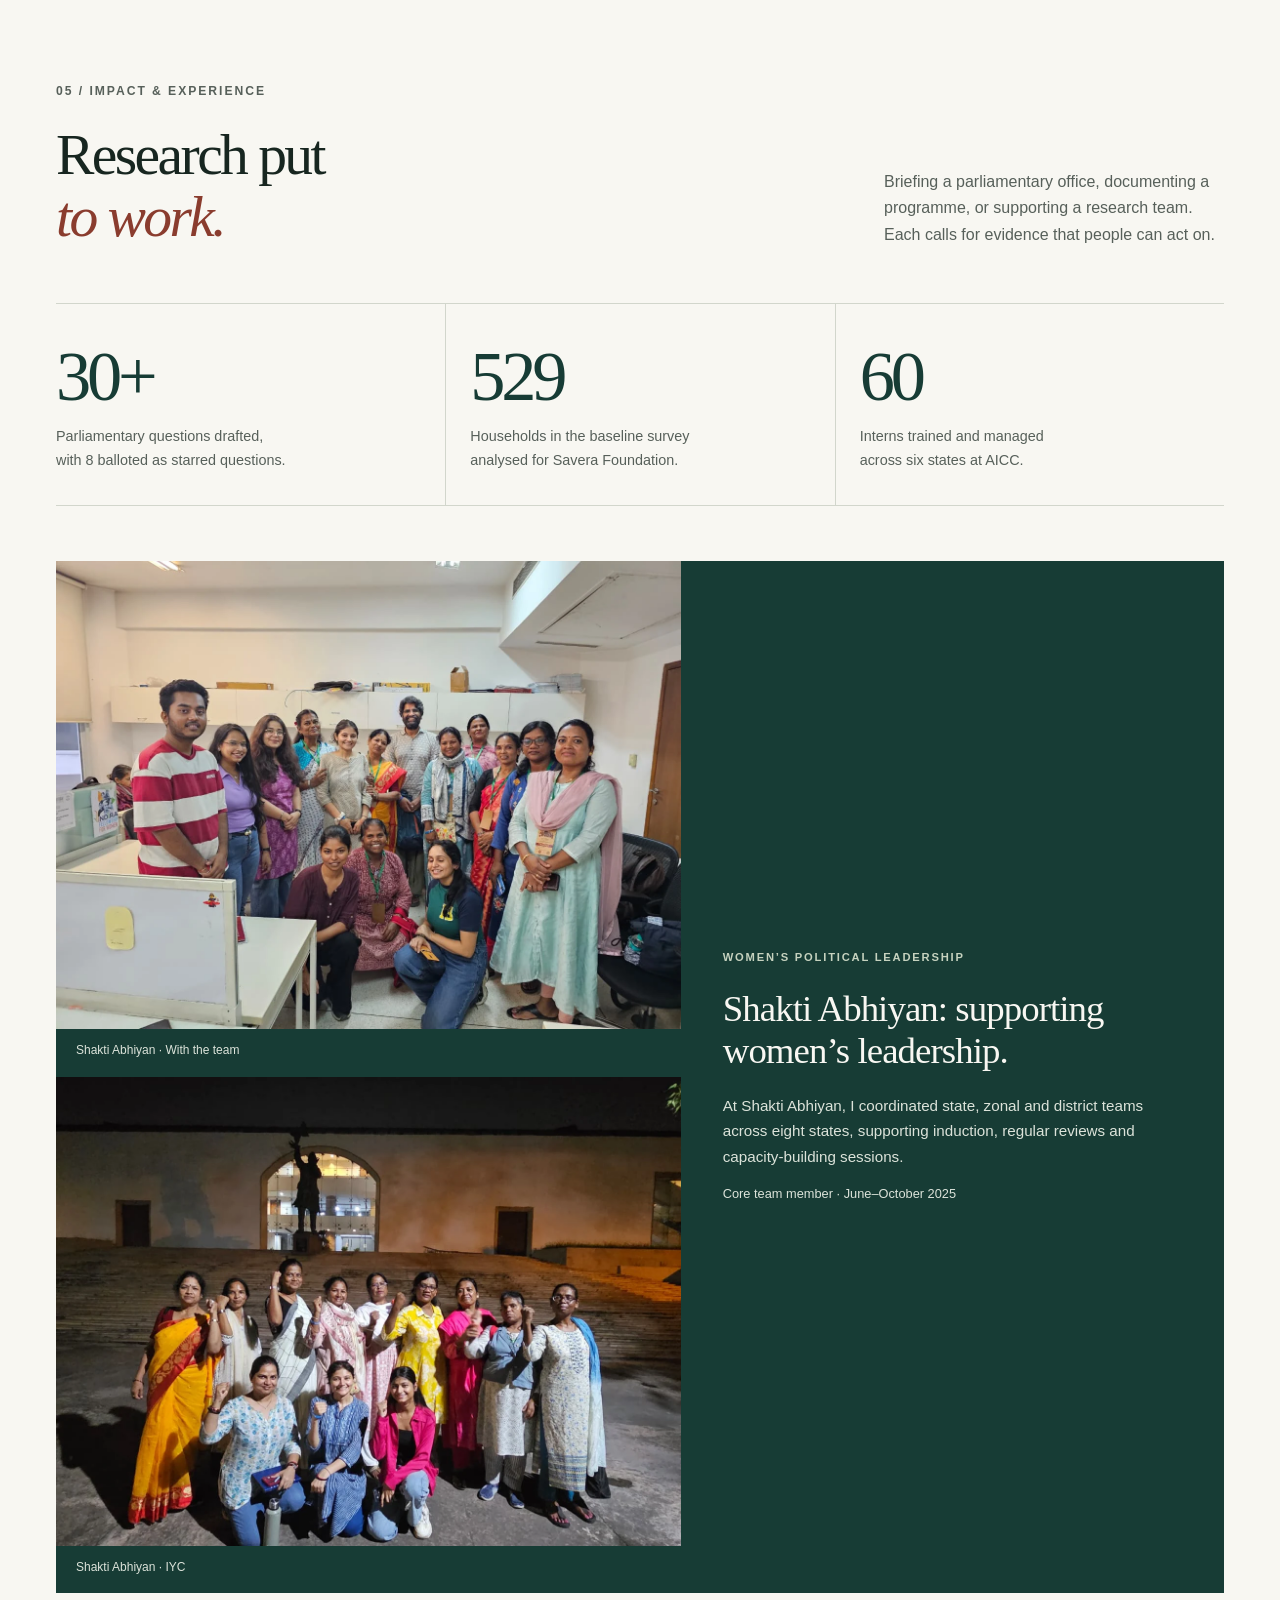
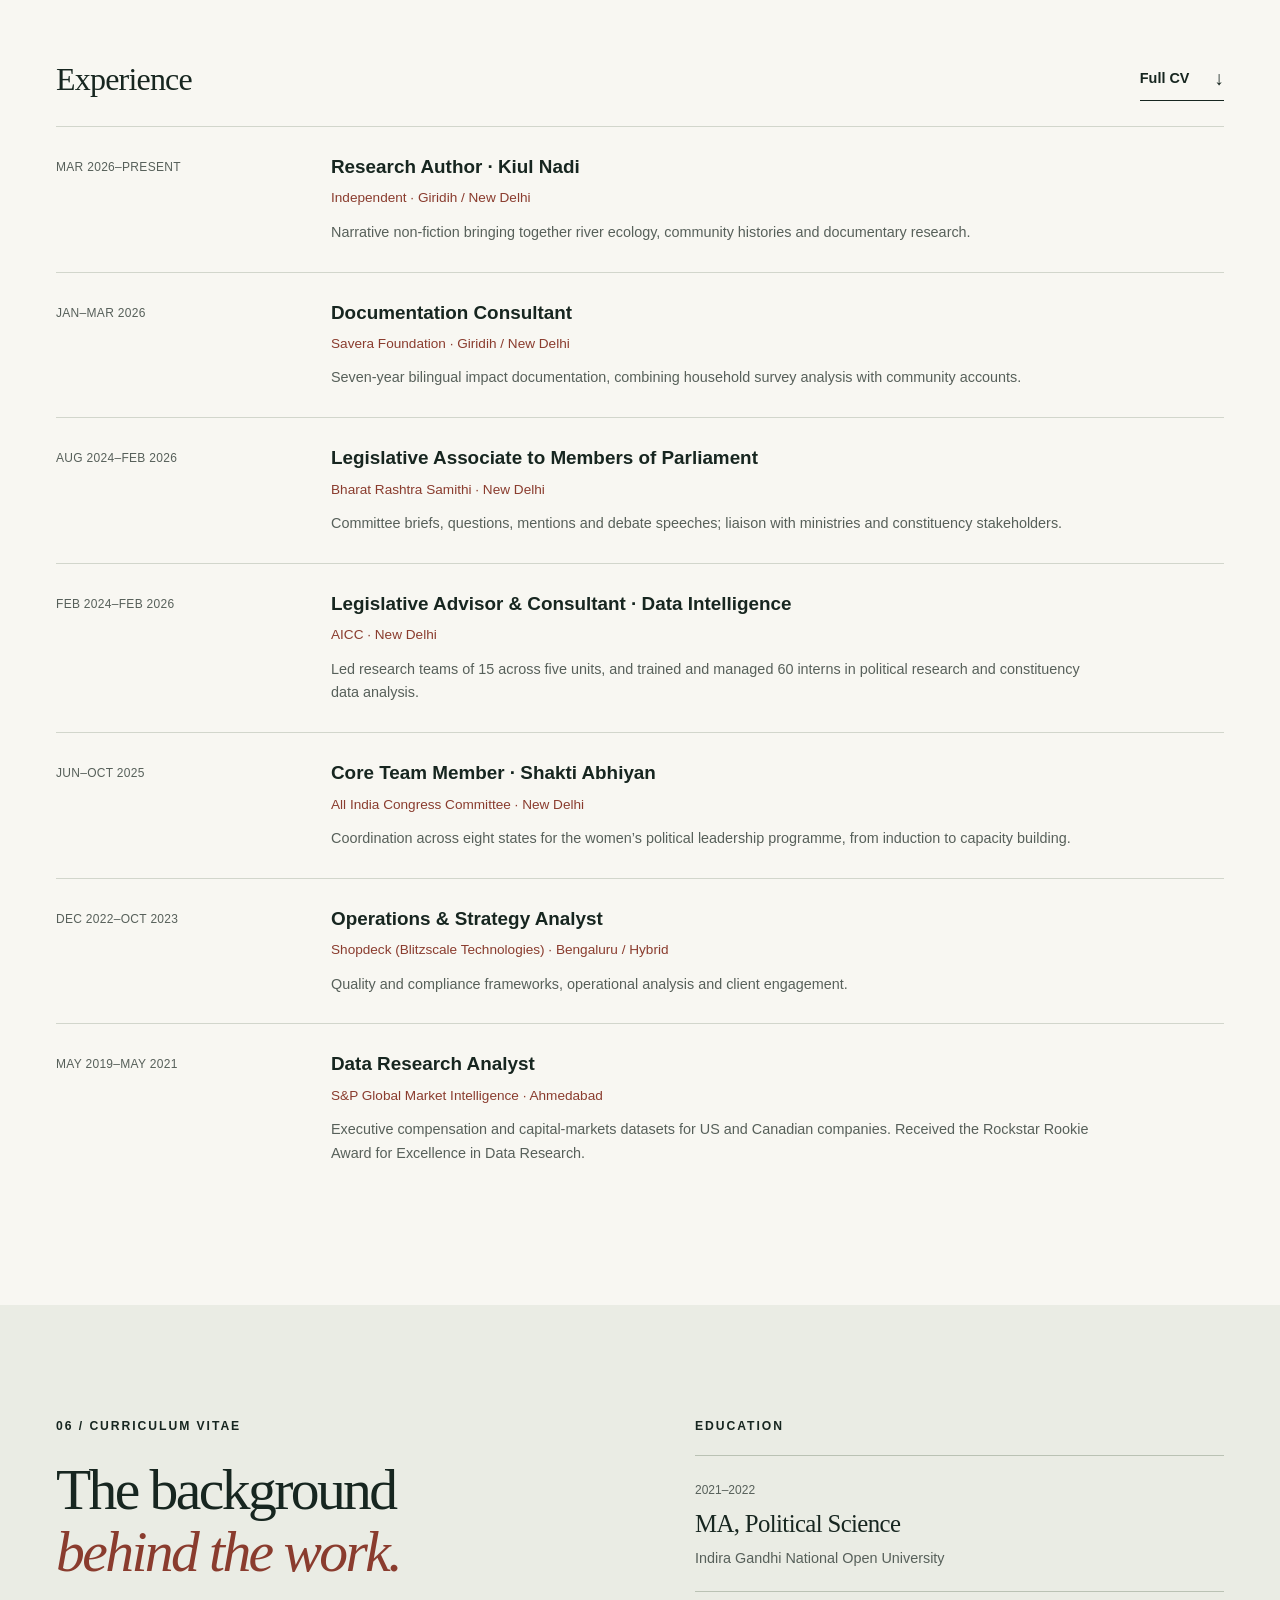
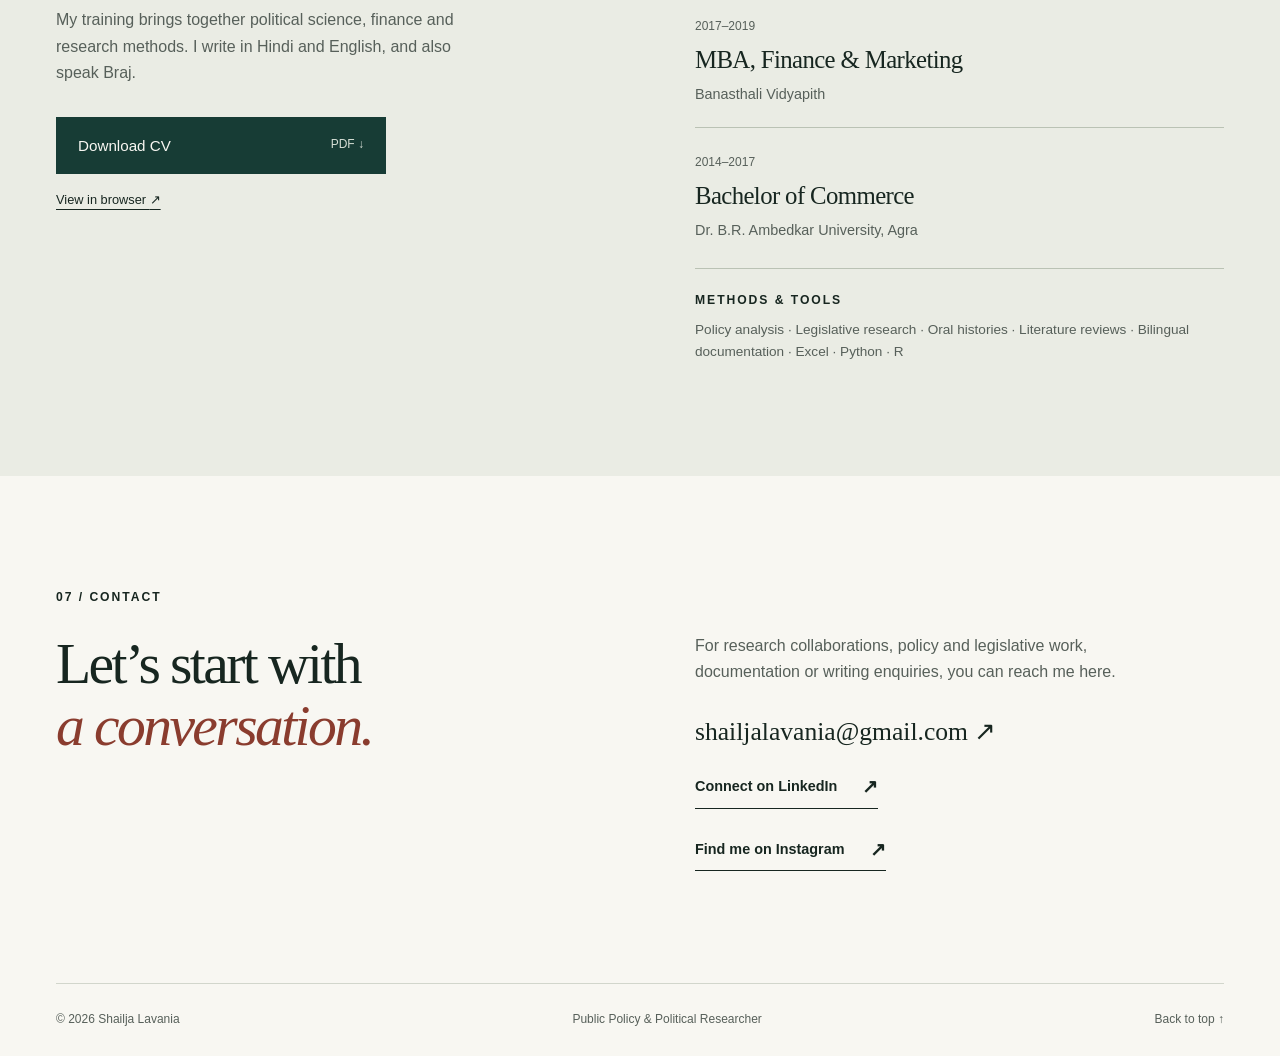
==== commit cf28bec6: "Add missing unique Kiul photos and reorder research interests" ====
--- a/index.html
+++ b/index.html
@@ -116,7 +116,7 @@
 </dl>
 </div>
 </article>
-<div aria-label="Kiul Nadi project photographs" aria-roledescription="carousel" class="slideshow kiul-slideshow" id="kiul-gallery" role="region"><div class="slides"><figure aria-hidden="false" aria-label="1 of 7" aria-roledescription="slide" class="slide is-active" data-caption="Kiul Nadi · Fieldwork in Jharkhand" data-title="Conversations with women" role="group"><img alt="A group of women gathered for an evening conversation" height="1350" loading="lazy" src="assets/images/kiul-current-02.webp" width="1800"/></figure><figure aria-hidden="true" aria-label="2 of 7" aria-roledescription="slide" class="slide" data-caption="Kiul Nadi · Fieldwork in Jharkhand" data-title="Work and everyday life" hidden="" role="group"><img alt="People gathered beneath a tree with leaves and leaf plates" height="831" loading="lazy" src="assets/images/kiul-current-03.webp" width="1800"/></figure><figure aria-hidden="true" aria-label="3 of 7" aria-roledescription="slide" class="slide" data-caption="Kiul Nadi · Fieldwork in Jharkhand" data-title="Around the trees" hidden="" role="group"><img alt="Community members seated beneath trees with gathered leaves" height="831" loading="lazy" src="assets/images/kiul-current-04.webp" width="1800"/></figure><figure aria-hidden="true" aria-label="4 of 7" aria-roledescription="slide" class="slide" data-caption="Kiul Nadi · Fieldwork in Jharkhand" data-title="Notes from the riverbed" hidden="" role="group"><img alt="Shailja standing on the riverbed with field notes" height="1600" loading="lazy" src="assets/images/kiul-current-05.webp" width="720"/></figure><figure aria-hidden="true" aria-label="5 of 7" aria-roledescription="slide" class="slide" data-caption="Kiul Nadi · Fieldwork in Jharkhand" data-title="Meeting along the way" hidden="" role="group"><img alt="Shailja with community members during a field visit" height="577" loading="lazy" src="assets/images/kiul-current-06.webp" width="1280"/></figure><figure aria-hidden="true" aria-label="6 of 7" aria-roledescription="slide" class="slide" data-caption="Kiul Nadi · Fieldwork in Jharkhand" data-title="Learning together" hidden="" role="group"><img alt="Shailja near a board with children seated in a courtyard" height="738" loading="lazy" src="assets/images/kiul-current-07.webp" width="1599"/></figure><figure aria-hidden="true" aria-label="7 of 7" aria-roledescription="slide" class="slide" data-caption="Kiul Nadi · Fieldwork in Jharkhand" data-title="Field notes in Jharkhand" hidden="" role="group"><img alt="A notebook and papers in a village courtyard" height="1599" loading="lazy" src="assets/images/kiul-current-08.webp" width="899"/></figure></div><div class="slider-footer"><div class="slide-caption"><span class="eyebrow">KIUL NADI · FROM THE FIELD</span><p data-slider="slide-title">Conversations with women</p><span data-slider="slide-caption">Kiul Nadi · Fieldwork in Jharkhand</span></div><div class="slider-controls"><button aria-label="Previous Kiul photograph" class="icon-button" data-slider="previous-slide" type="button">←</button><span aria-hidden="true" class="slide-counter"><b data-slider="slide-number">01</b> / 07</span><button aria-label="Next Kiul photograph" class="icon-button" data-slider="next-slide" type="button">→</button><button aria-label="Pause slideshow" class="pause-button" data-slider="toggle-slideshow" type="button">Pause</button></div></div><p aria-atomic="true" aria-live="polite" class="sr-only" data-slider="slider-announcement"></p></div>
+<div aria-label="Kiul Nadi project photographs" aria-roledescription="carousel" class="slideshow kiul-slideshow" id="kiul-gallery" role="region"><div class="slides"><figure aria-hidden="false" aria-label="1 of 10" aria-roledescription="slide" class="slide is-active" data-caption="Kiul Nadi · Fieldwork in Jharkhand" data-title="Conversations with women" role="group"><img alt="A group of women gathered for an evening conversation" height="1350" loading="lazy" src="assets/images/kiul-current-02.webp" width="1800"/></figure><figure aria-hidden="true" aria-label="2 of 10" aria-roledescription="slide" class="slide" data-caption="Kiul Nadi · Fieldwork in Jharkhand" data-title="Work and everyday life" hidden="" role="group"><img alt="People gathered beneath a tree with leaves and leaf plates" height="831" loading="lazy" src="assets/images/kiul-current-03.webp" width="1800"/></figure><figure aria-hidden="true" aria-label="3 of 10" aria-roledescription="slide" class="slide" data-caption="Kiul Nadi · Fieldwork in Jharkhand" data-title="Around the trees" hidden="" role="group"><img alt="Community members seated beneath trees with gathered leaves" height="831" loading="lazy" src="assets/images/kiul-current-04.webp" width="1800"/></figure><figure aria-hidden="true" aria-label="4 of 10" aria-roledescription="slide" class="slide" data-caption="Kiul Nadi · Fieldwork in Jharkhand" data-title="Notes from the riverbed" hidden="" role="group"><img alt="Shailja standing on the riverbed with field notes" height="1600" loading="lazy" src="assets/images/kiul-current-05.webp" width="720"/></figure><figure aria-hidden="true" aria-label="5 of 10" aria-roledescription="slide" class="slide" data-caption="Kiul Nadi · Fieldwork in Jharkhand" data-title="Meeting along the way" hidden="" role="group"><img alt="Shailja with community members during a field visit" height="577" loading="lazy" src="assets/images/kiul-current-06.webp" width="1280"/></figure><figure aria-hidden="true" aria-label="6 of 10" aria-roledescription="slide" class="slide" data-caption="Kiul Nadi · Fieldwork in Jharkhand" data-title="Learning together" hidden="" role="group"><img alt="Shailja near a board with children seated in a courtyard" height="738" loading="lazy" src="assets/images/kiul-current-07.webp" width="1599"/></figure><figure aria-hidden="true" aria-label="7 of 10" aria-roledescription="slide" class="slide" data-caption="Kiul Nadi · Fieldwork in Jharkhand" data-title="Field notes in Jharkhand" hidden="" role="group"><img alt="A notebook and papers in a village courtyard" height="1599" loading="lazy" src="assets/images/kiul-current-08.webp" width="899"/></figure><figure aria-hidden="true" aria-label="8 of 10" aria-roledescription="slide" class="slide" data-caption="Kiul Nadi · Fieldwork in Jharkhand" data-title="Listening in the village" hidden="" role="group"><img alt="Shailja speaking with a woman seated outside a home" height="831" loading="lazy" src="assets/images/kiul-goreti.webp" width="1800"/></figure><figure aria-hidden="true" aria-label="9 of 10" aria-roledescription="slide" class="slide" data-caption="Kiul Nadi · Fieldwork in Jharkhand" data-title="Moments with children" hidden="" role="group"><img alt="Shailja seated with two children outdoors" height="1800" loading="lazy" src="assets/images/kiul-goretikids.webp" width="1350"/></figure><figure aria-hidden="true" aria-label="10 of 10" aria-roledescription="slide" class="slide" data-caption="Kiul Nadi · Fieldwork in Jharkhand" data-title="Learning in the courtyard" hidden="" role="group"><img alt="Shailja beside a chalkboard with children seated on mats" height="831" loading="lazy" src="assets/images/kiul-literacykids.webp" width="1800"/></figure></div><div class="slider-footer"><div class="slide-caption"><span class="eyebrow">KIUL NADI · FROM THE FIELD</span><p data-slider="slide-title">Conversations with women</p><span data-slider="slide-caption">Kiul Nadi · Fieldwork in Jharkhand</span></div><div class="slider-controls"><button aria-label="Previous Kiul photograph" class="icon-button" data-slider="previous-slide" type="button">←</button><span aria-hidden="true" class="slide-counter"><b data-slider="slide-number">01</b> / 10</span><button aria-label="Next Kiul photograph" class="icon-button" data-slider="next-slide" type="button">→</button><button aria-label="Pause slideshow" class="pause-button" data-slider="toggle-slideshow" type="button">Pause</button></div></div><p aria-atomic="true" aria-live="polite" class="sr-only" data-slider="slider-announcement"></p></div>
 <div class="research-list">
 <article id="parliament-work"><span class="research-index">02</span>
 <div>
@@ -135,13 +135,12 @@
 <div>
 <p class="eyebrow">QUESTIONS I KEEP RETURNING TO</p>
 <h3>Research interests</h3></div>
-<ul>
-<li>Environment &amp; river communities</li>
+<ul><li>Governance &amp; public institutions</li>
 
 <li>Women’s political participation</li>
 <li>Grassroots development</li>
 <li>Public infrastructure &amp; everyday access</li>
-<li>Political research &amp; representation</li></ul>
+<li>Political research &amp; representation</li><li>Environment &amp; river communities</li></ul>
 </div>
 </section>
 <section aria-labelledby="projects-title" class="projects section wrap" id="projects"><div class="section-heading"><div><p class="eyebrow">03 / PROJECTS</p><h2 id="projects-title">Working with data.<br/><em>Understanding public life.</em></h2></div><p>Projects that bring together public data, policy questions and reproducible analysis.</p></div><div class="project-grid"><article class="project-card"><p class="eyebrow">RURAL EMPLOYMENT · R</p><h3>MGNREGA across five states</h3><p>A comparison of employment days, women’s participation, 100-day completion and wages in Bihar, Madhya Pradesh, Maharashtra, Rajasthan and Uttar Pradesh.</p><p class="project-status">2022–23 to 2024–25 · Official MGNREGA dashboard data</p><div class="project-links"><a class="text-link" href="https://shailja-lavania.github.io/mgnrega-state-comparison/" rel="noopener noreferrer" target="_blank">Read the policy brief ↗</a><a class="text-link" href="https://github.com/Shailja-Lavania/mgnrega-state-comparison" rel="noopener noreferrer" target="_blank">View on GitHub ↗</a></div></article><article class="project-card"><p class="eyebrow">WOMEN’S EMPLOYMENT · R</p><h3>Women’s employment in Uttar Pradesh</h3><p>An analysis of PLFS data exploring the kinds of work women undertake, including household enterprise work, casual labour and salaried employment.</p><p class="project-status">PLFS 2023–24 · Descriptive analysis and visualisation</p><div class="project-links"><a class="text-link" href="https://github.com/Shailja-Lavania/up-women-employment-plfs-analysis" rel="noopener noreferrer" target="_blank">Explore the project on GitHub ↗</a></div></article></div><a class="all-writing" href="https://github.com/Shailja-Lavania" rel="noopener noreferrer" target="_blank">More of my work on GitHub ↗</a></section><section aria-labelledby="publications-title" class="publications section" id="publications">
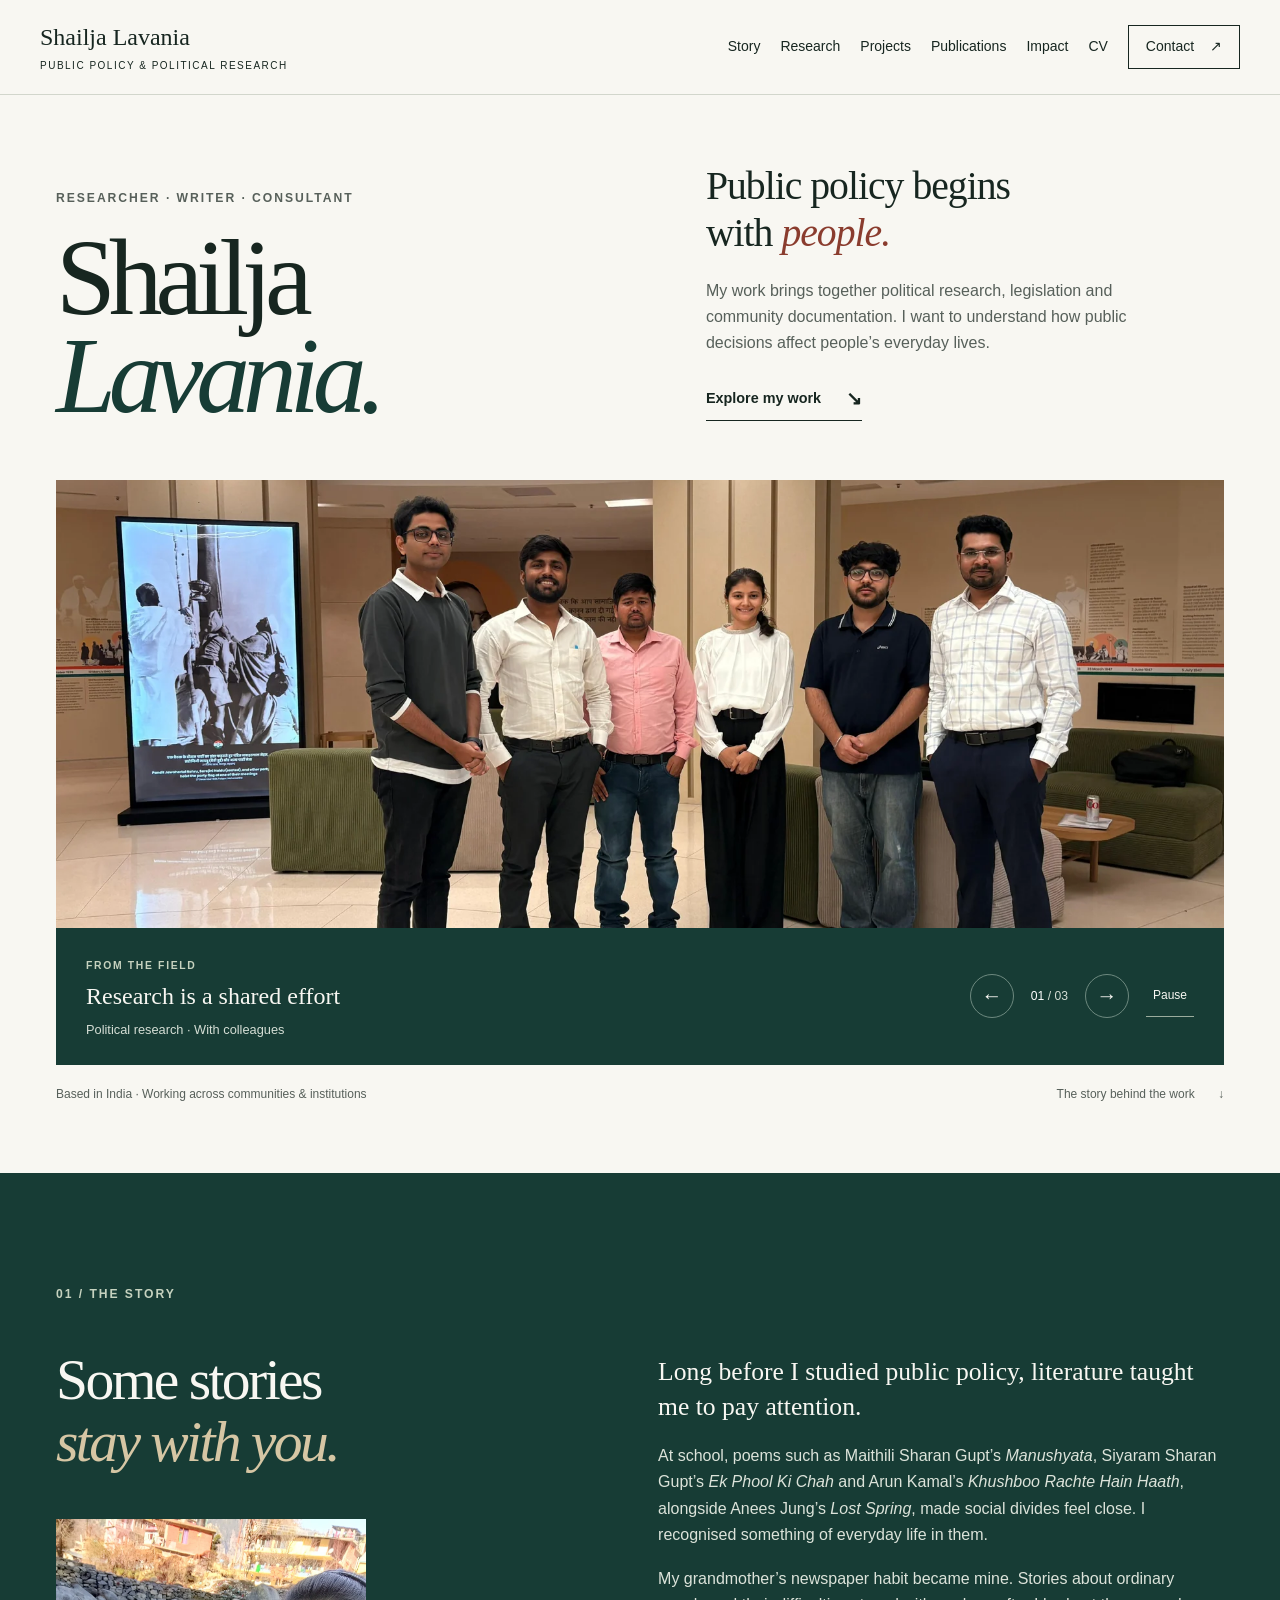
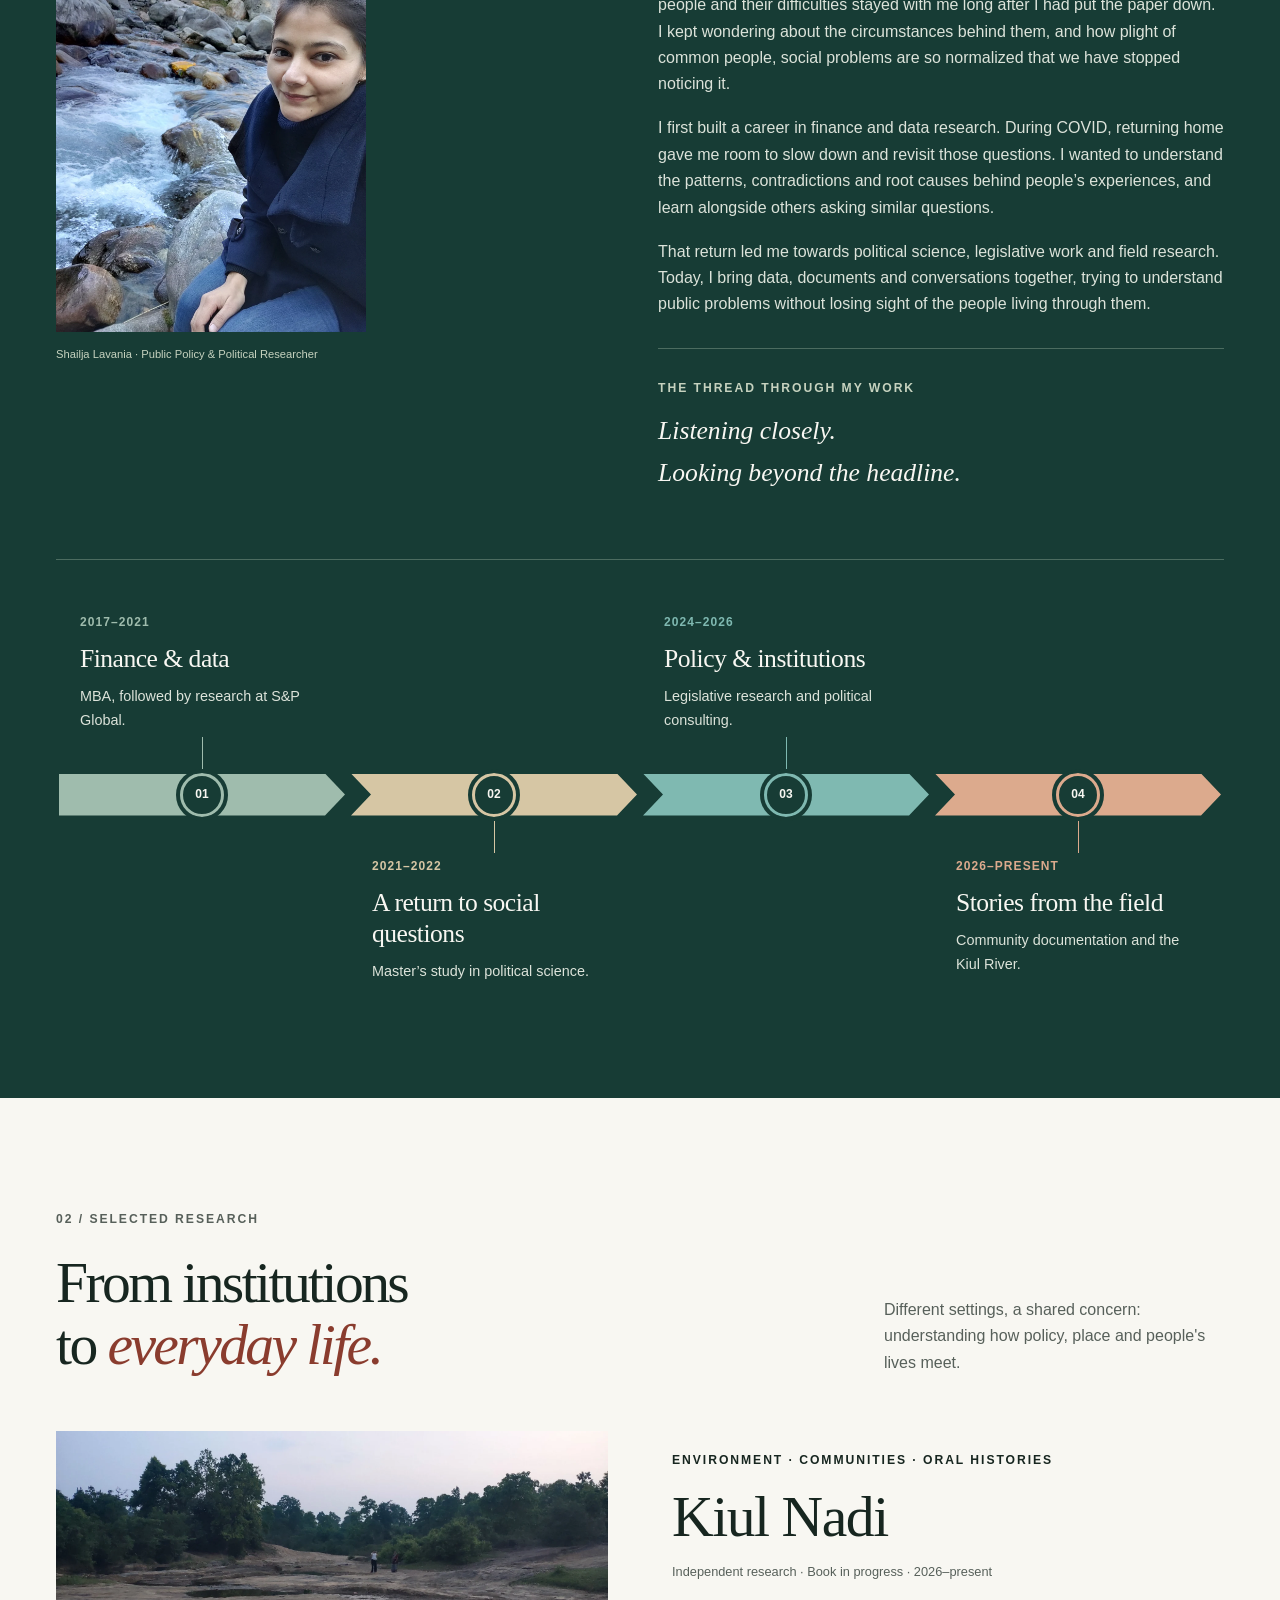
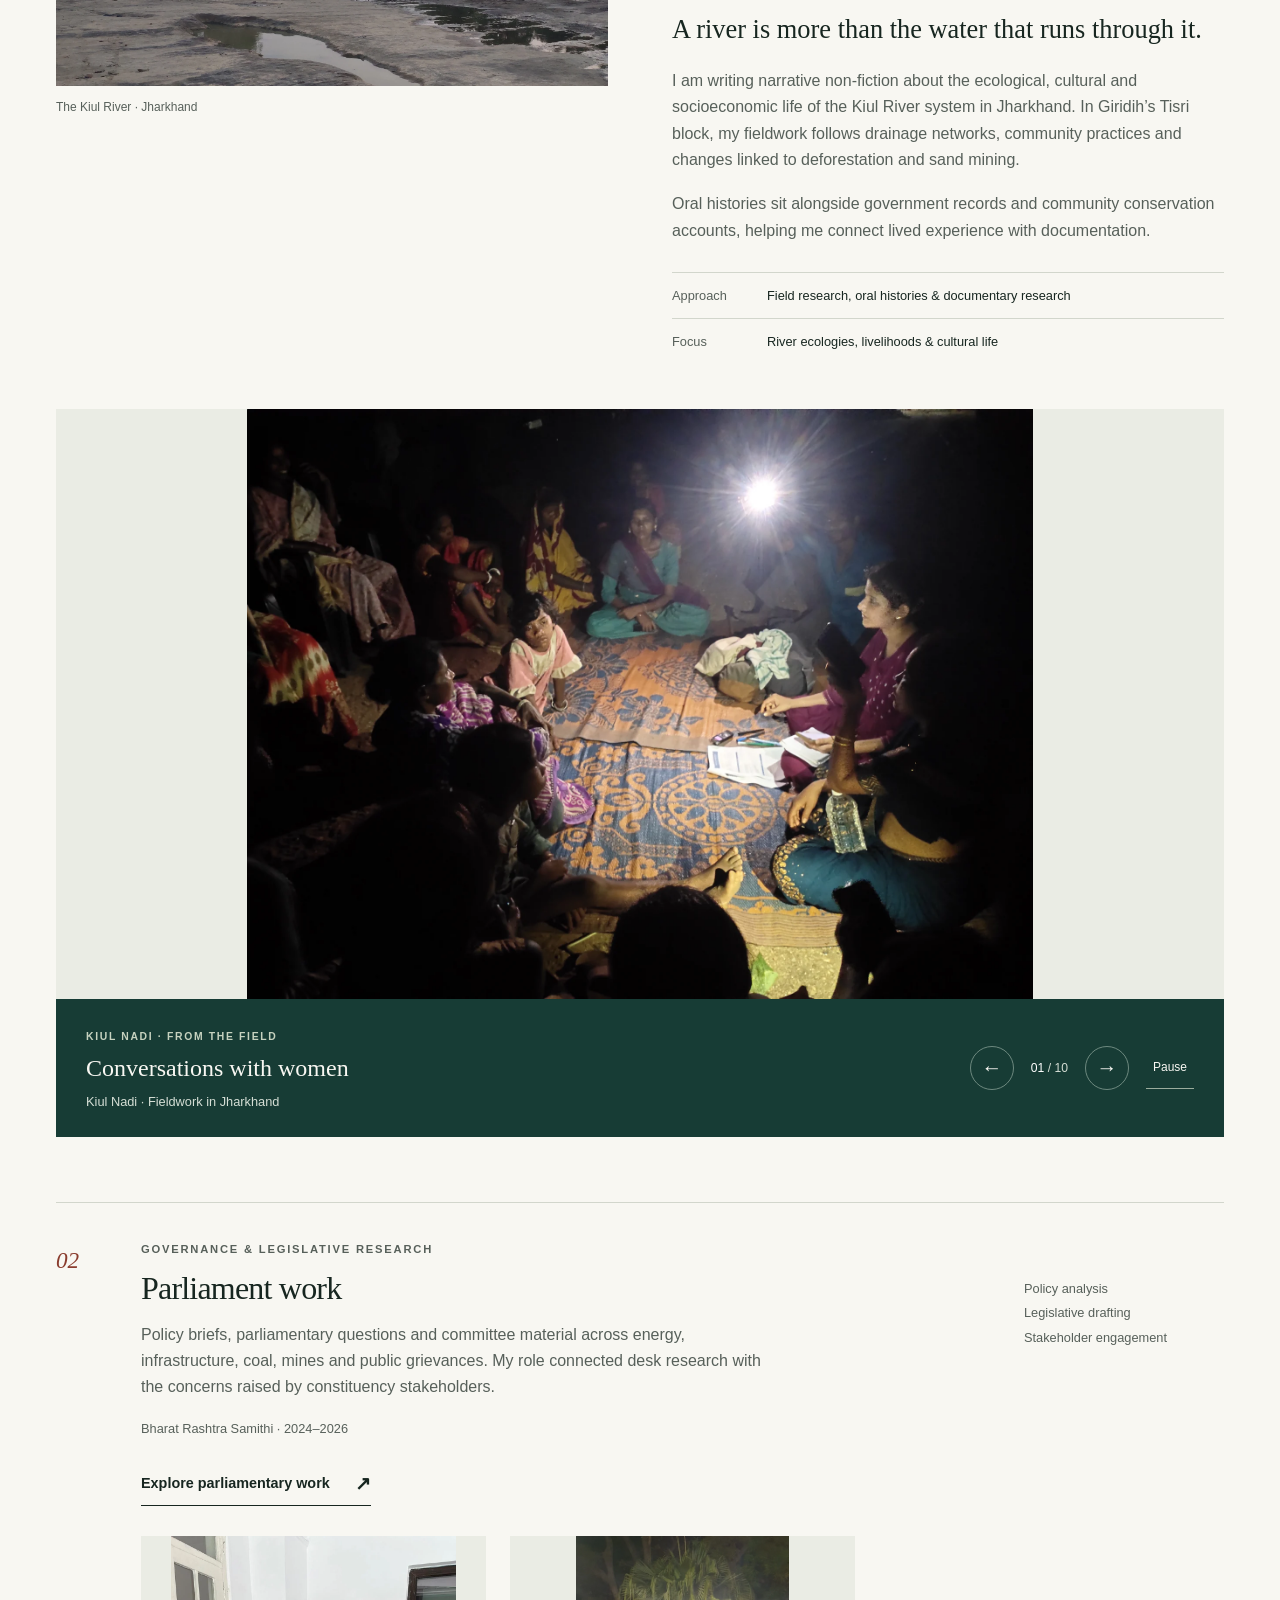
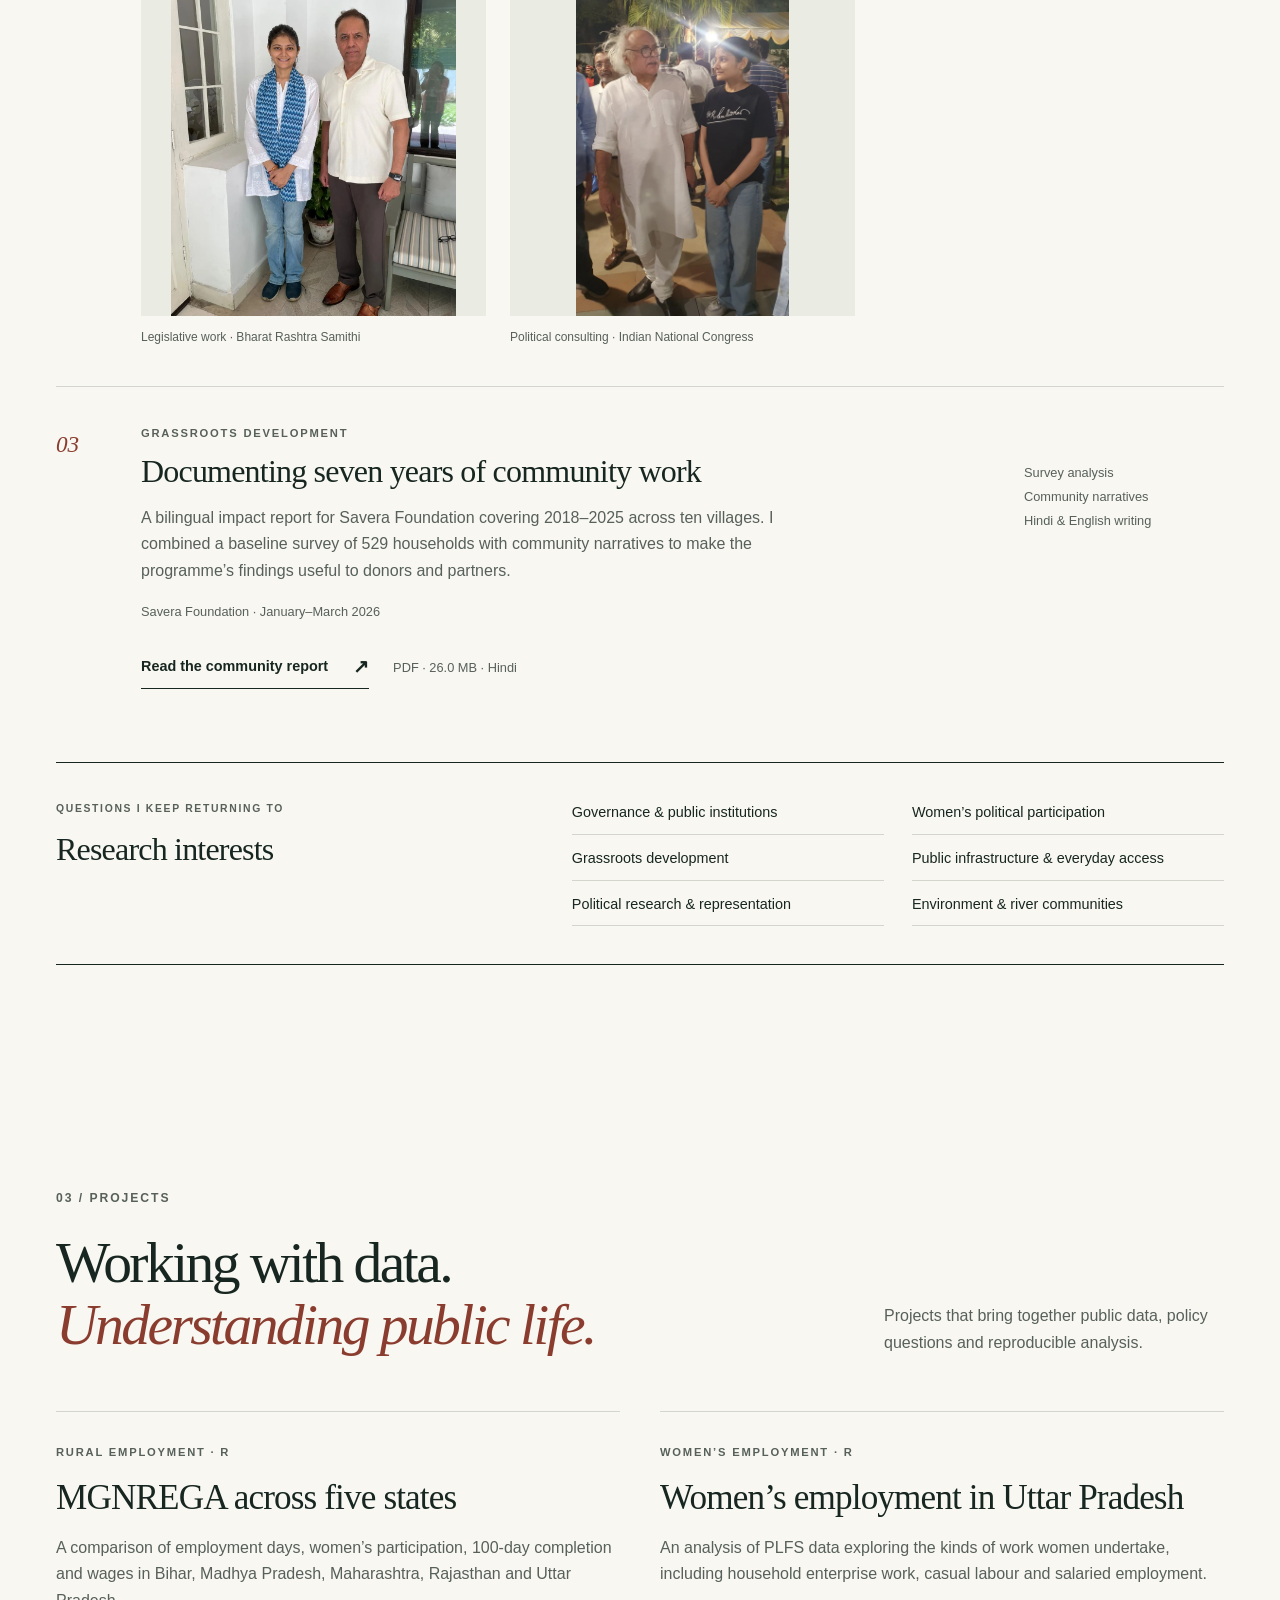
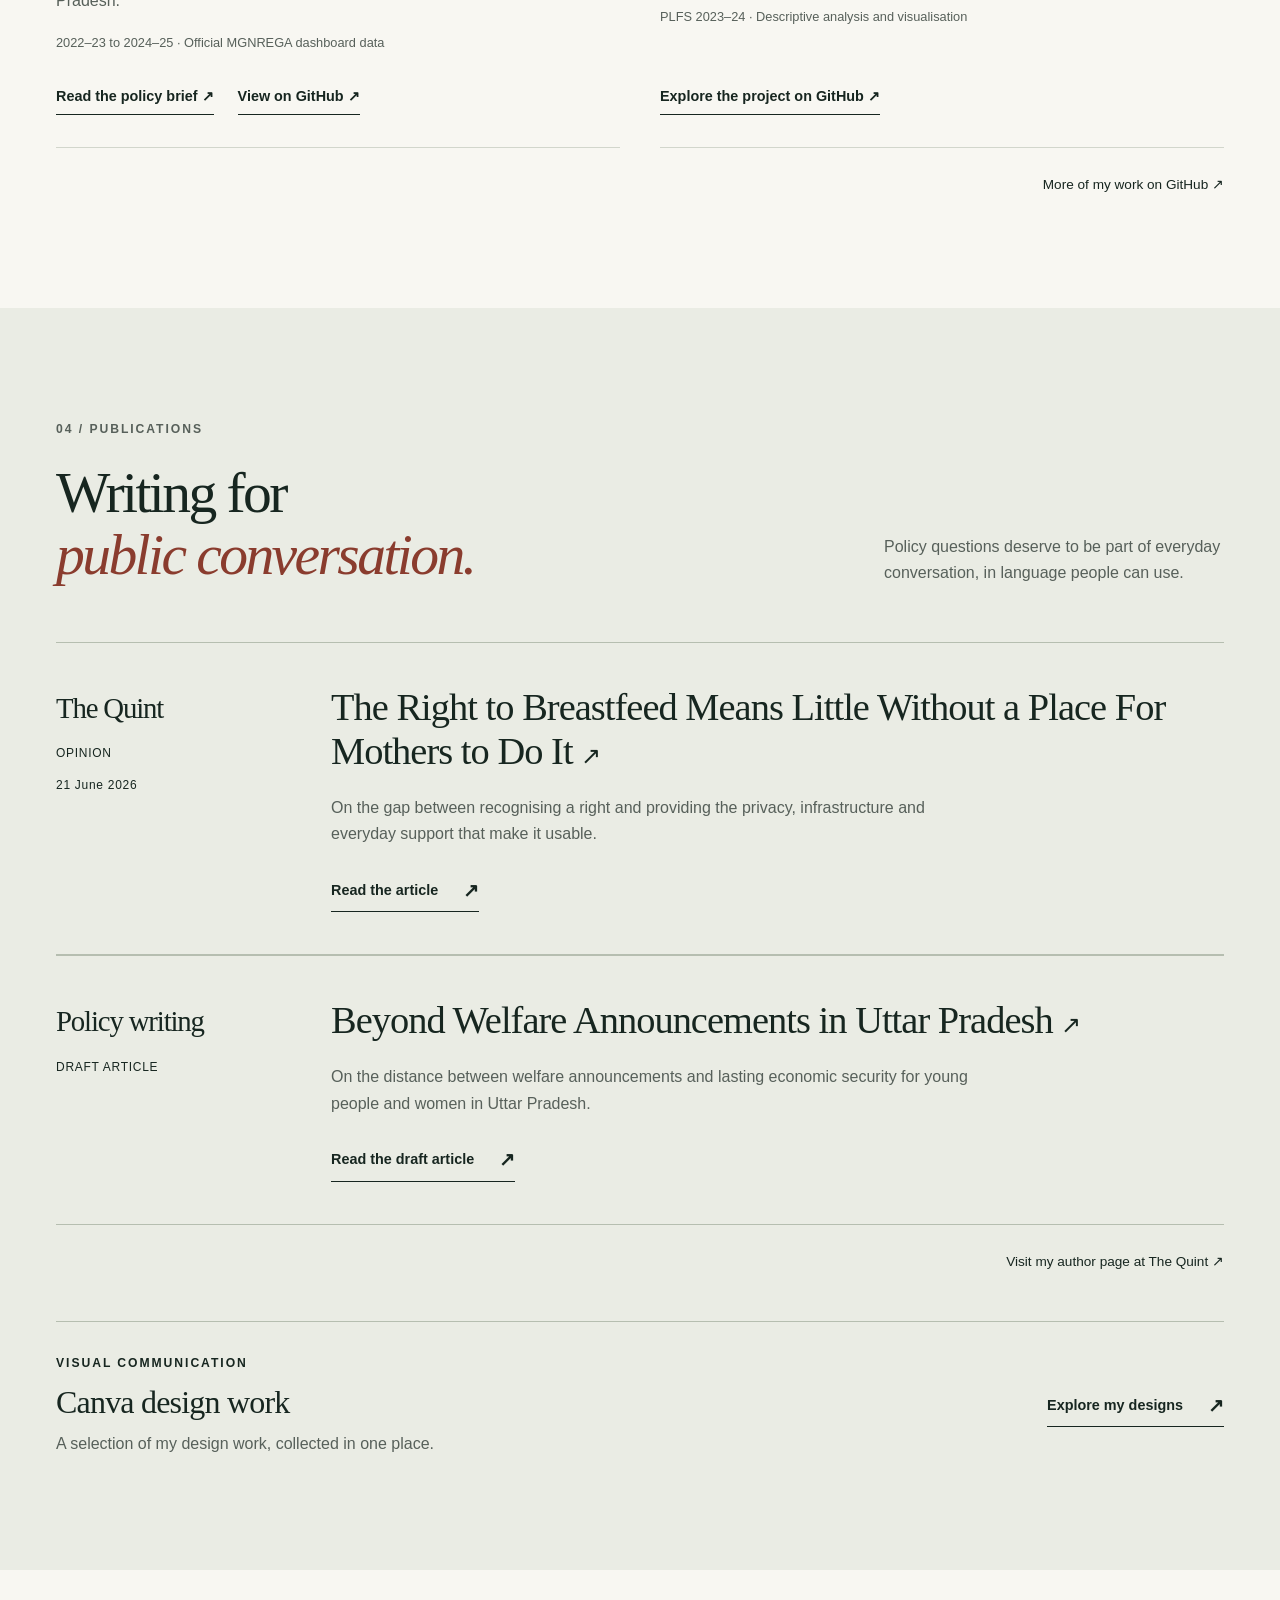
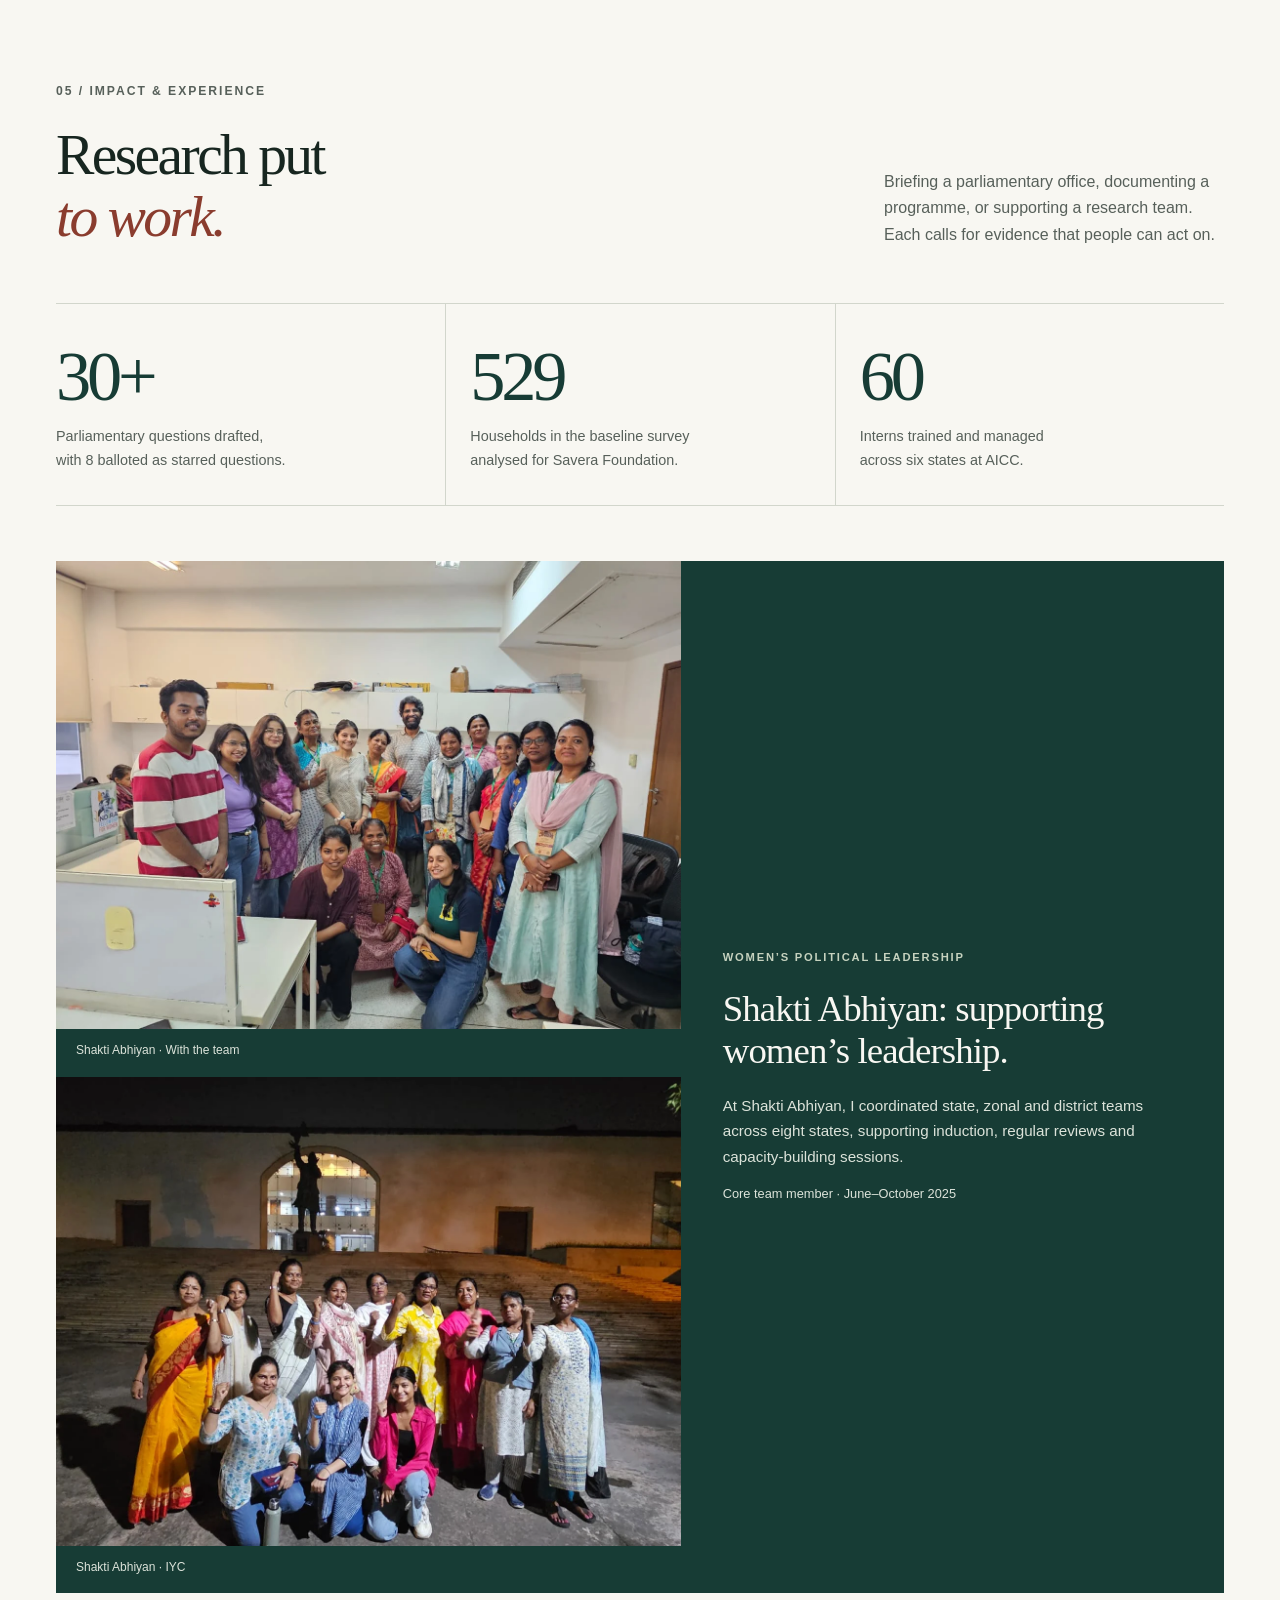
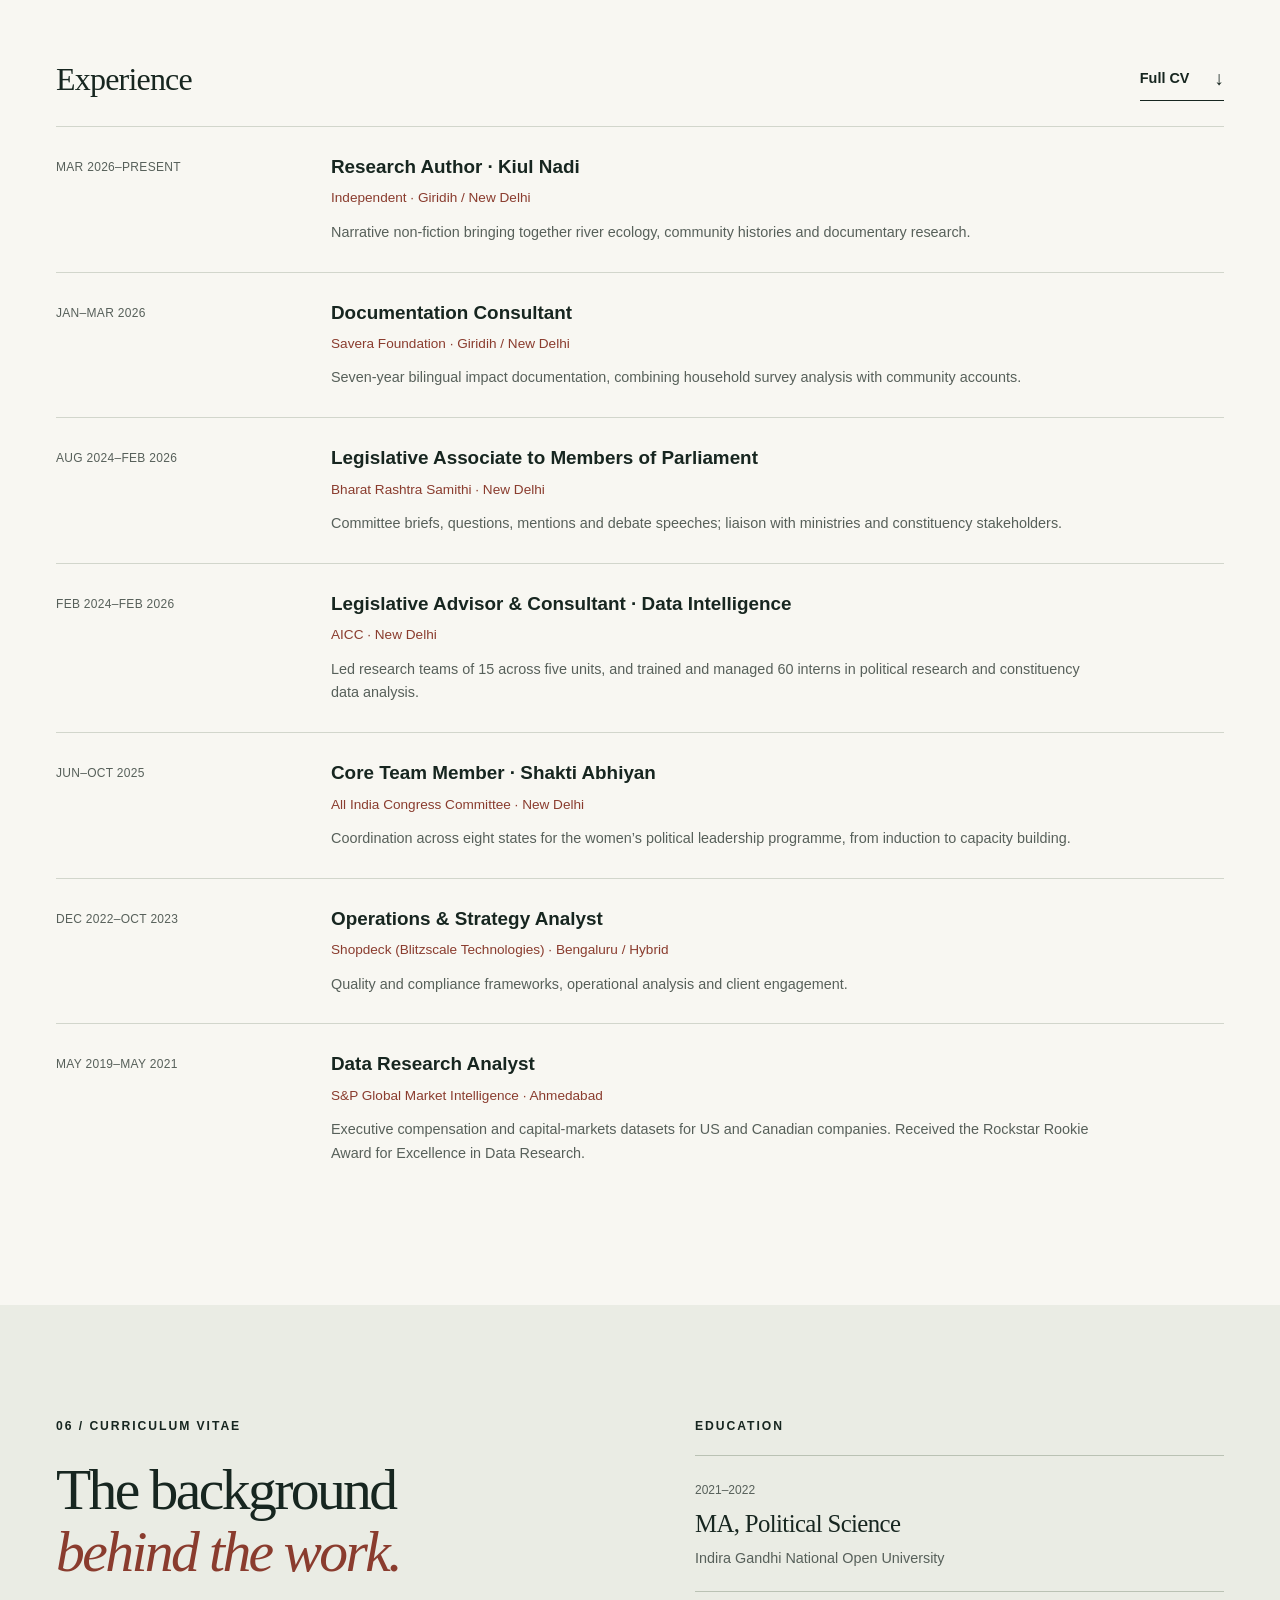
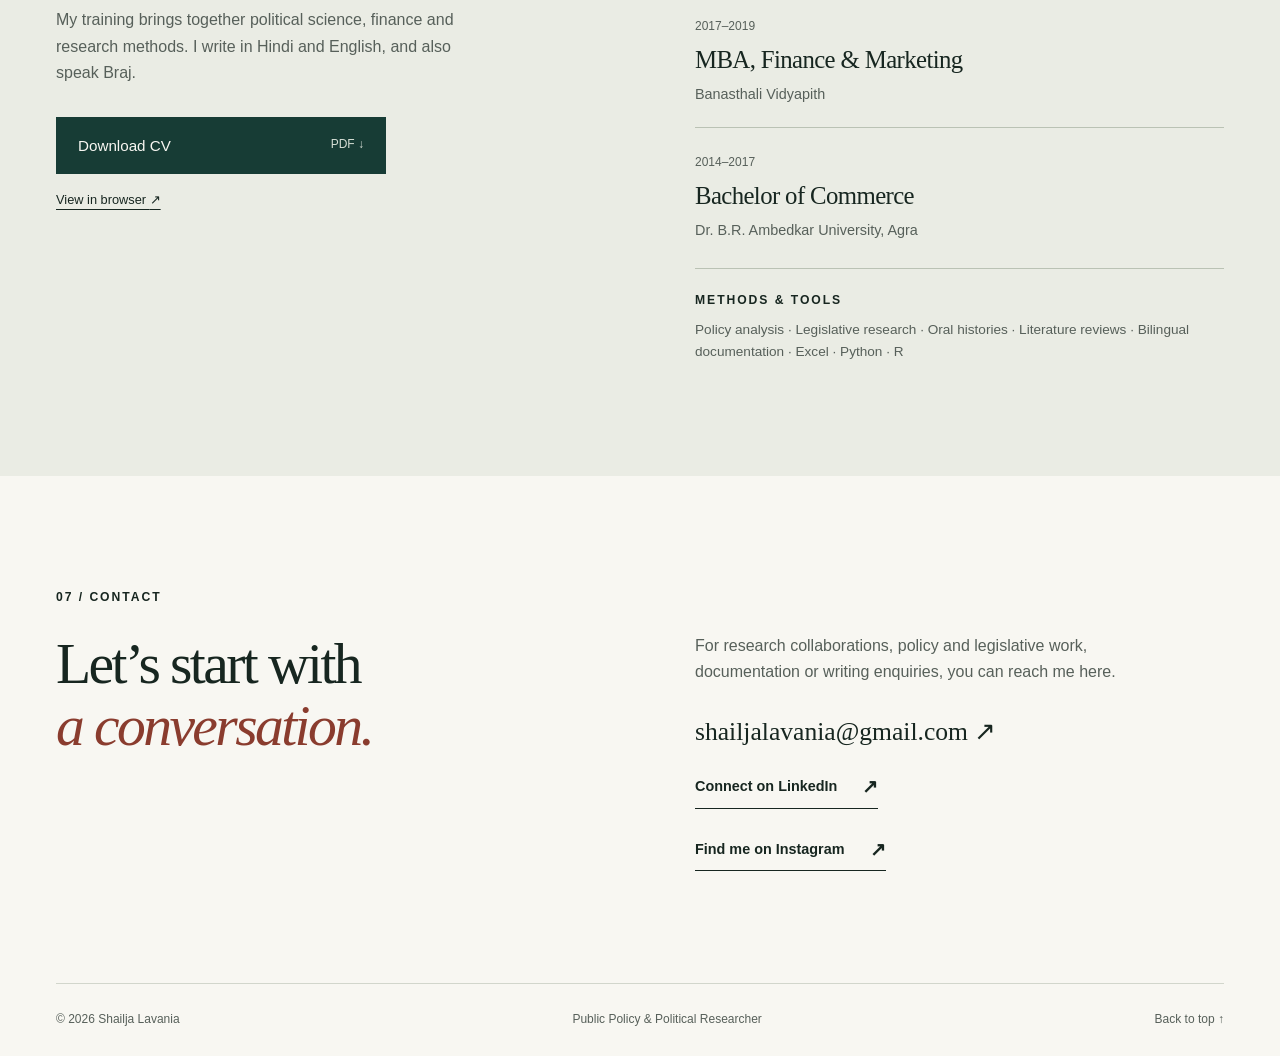
==== commit 90c15646: "Remove colleague photo from Parliament work" ====
--- a/index.html
+++ b/index.html
@@ -7,12 +7,11 @@
 <meta content="#173c35" name="theme-color"/>
 <title>Shailja Lavania | Public Policy &amp; Political Researcher</title>
 <meta content="Shailja Lavania is a public policy and political researcher working across legislative research, community documentation and the Kiul River in Jharkhand." name="description"/>
-<meta content="noindex, nofollow" name="robots"/>
-<link href="https://shailja-lavania-private-dev.shailja21.chatgpt.site/" rel="canonical"/>
+<link href="https://shailja-lavania.github.io/" rel="canonical"/>
 <meta content="Shailja Lavania | Public Policy &amp; Political Researcher" property="og:title"/>
 <meta content="Research grounded in people's lives. Legislative research, public policy and stories from the Kiul River." property="og:description"/>
 <meta content="website" property="og:type"/>
-<meta content="https://shailja-lavania-private-dev.shailja21.chatgpt.site/" property="og:url"/>
+<meta content="https://shailja-lavania.github.io/" property="og:url"/>
 <link href="assets/favicon.svg" rel="icon" type="image/svg+xml"/>
 <link href="styles.css" rel="stylesheet"/>
 <script defer="" src="script.js"></script>
@@ -123,7 +122,7 @@
 <p class="eyebrow">GOVERNANCE &amp; LEGISLATIVE RESEARCH</p>
 <h3>Parliament work</h3>
 <p>Policy briefs, parliamentary questions and committee material across energy, infrastructure, coal, mines and public grievances. My role connected desk research with the concerns raised by constituency stakeholders.</p><span class="project-status">Bharat Rashtra Samithi · 2024–2026</span><div class="work-links"><a class="text-link" href="https://drive.google.com/drive/folders/1GnmnTd1PQtSpSLgNcA5cGXBLR6RuvUgW?usp=sharing" rel="noopener noreferrer" target="_blank">Explore parliamentary work <span aria-hidden="true">↗</span></a></div></div>
-<span class="method">Policy analysis<br/>Legislative drafting<br/>Stakeholder engagement</span><div aria-label="Photographs from parliamentary work" class="work-gallery parliament-gallery"><figure><a aria-label="View full photograph: Legislative work · Bharat Rashtra Samithi (opens in a new tab)" href="assets/images/parliament-associate.webp" rel="noopener noreferrer" target="_blank"><img alt="Shailja standing beside a colleague in an office doorway" height="1280" loading="lazy" src="assets/images/parliament-associate.webp" width="960"/></a><figcaption>Legislative work · Bharat Rashtra Samithi</figcaption></figure><figure><a aria-label="View full photograph: Political consulting · Indian National Congress (opens in a new tab)" href="assets/images/parliament-consulting.webp" rel="noopener noreferrer" target="_blank"><img alt="Shailja in conversation at an outdoor gathering" height="1600" loading="lazy" src="assets/images/parliament-consulting.webp" width="900"/></a><figcaption>Political consulting · Indian National Congress</figcaption></figure><figure><img alt="Shailja taking a group photograph with colleagues" height="1013" loading="lazy" src="assets/images/inc-team-gathering.webp" width="1800"/><figcaption>Working together · Indian National Congress</figcaption></figure></div></article>
+<span class="method">Policy analysis<br/>Legislative drafting<br/>Stakeholder engagement</span><div aria-label="Photographs from parliamentary work" class="work-gallery parliament-gallery"><figure><a aria-label="View full photograph: Legislative work · Bharat Rashtra Samithi (opens in a new tab)" href="assets/images/parliament-associate.webp" rel="noopener noreferrer" target="_blank"><img alt="Shailja standing beside a colleague in an office doorway" height="1280" loading="lazy" src="assets/images/parliament-associate.webp" width="960"/></a><figcaption>Legislative work · Bharat Rashtra Samithi</figcaption></figure><figure><a aria-label="View full photograph: Political consulting · Indian National Congress (opens in a new tab)" href="assets/images/parliament-consulting.webp" rel="noopener noreferrer" target="_blank"><img alt="Shailja in conversation at an outdoor gathering" height="1600" loading="lazy" src="assets/images/parliament-consulting.webp" width="900"/></a><figcaption>Political consulting · Indian National Congress</figcaption></figure></div></article>
 <article id="community-documentation"><span class="research-index">03</span>
 <div>
 <p class="eyebrow">GRASSROOTS DEVELOPMENT</p>
